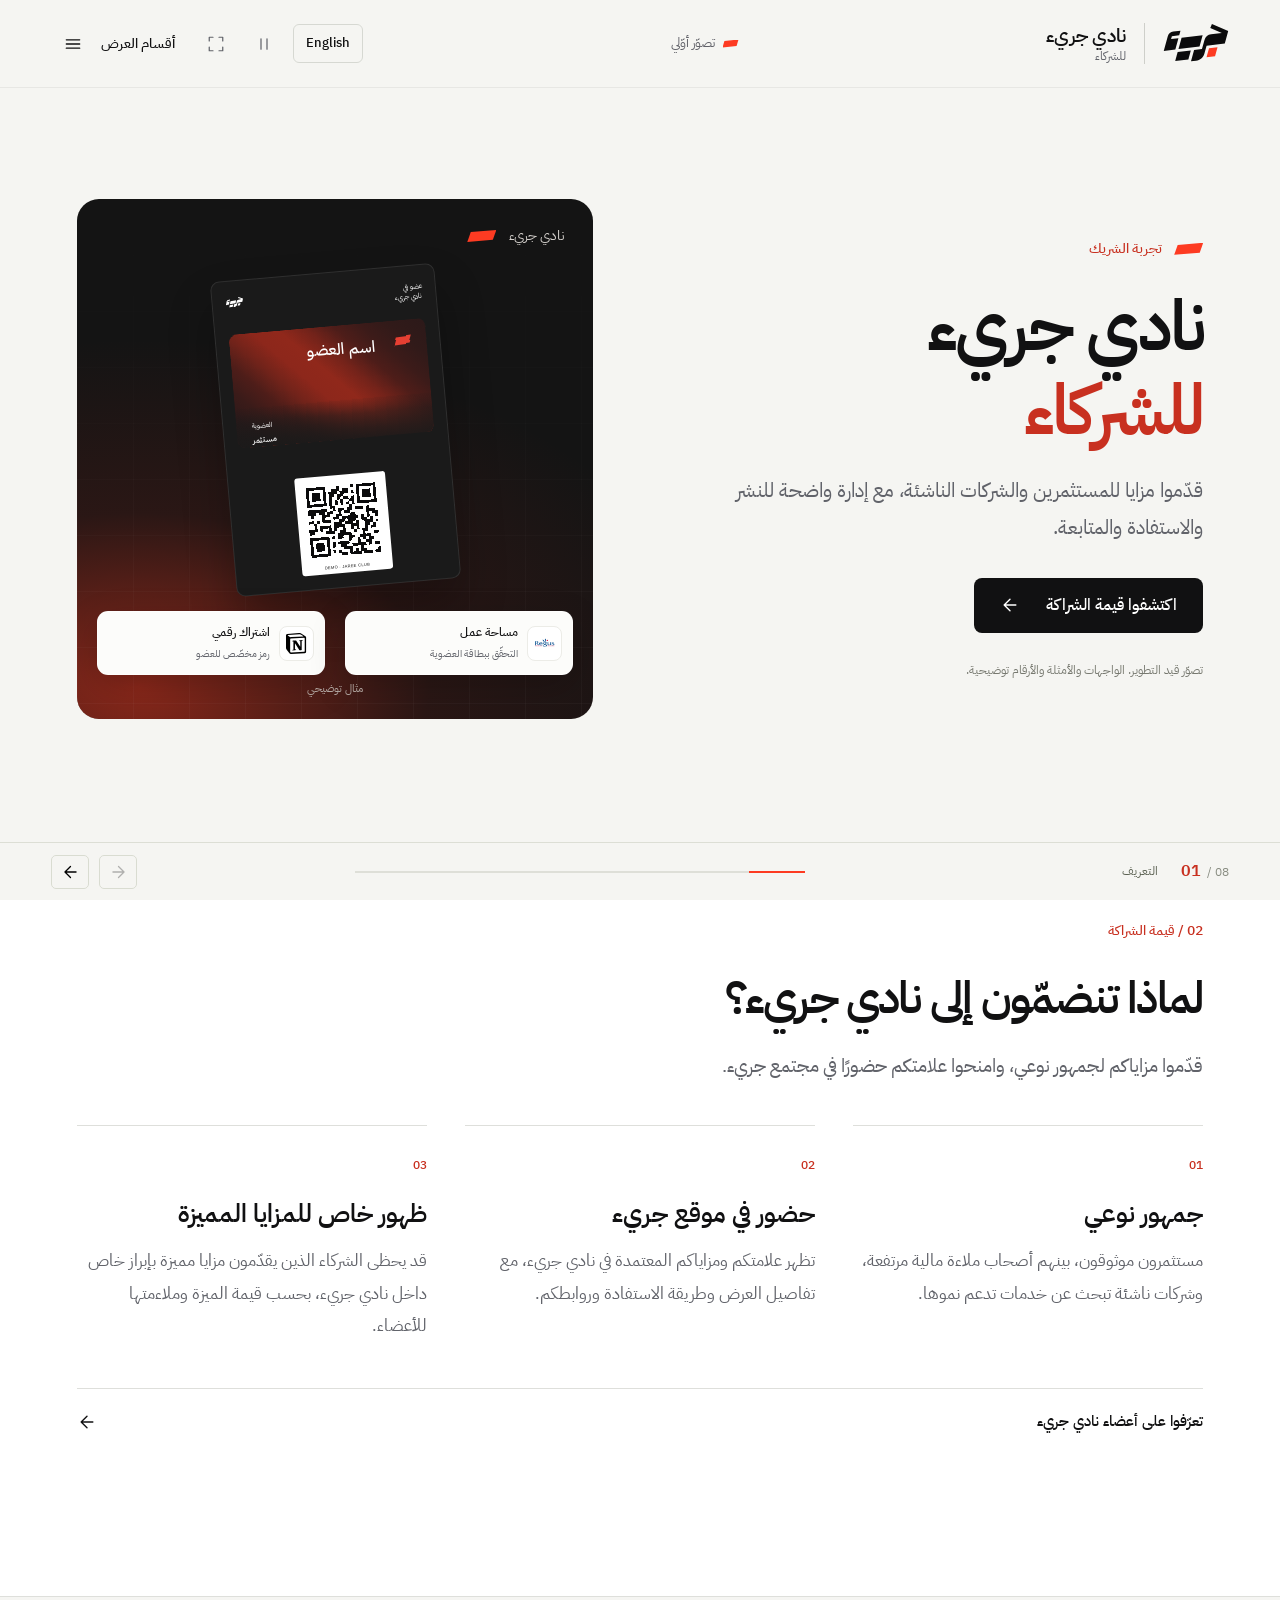
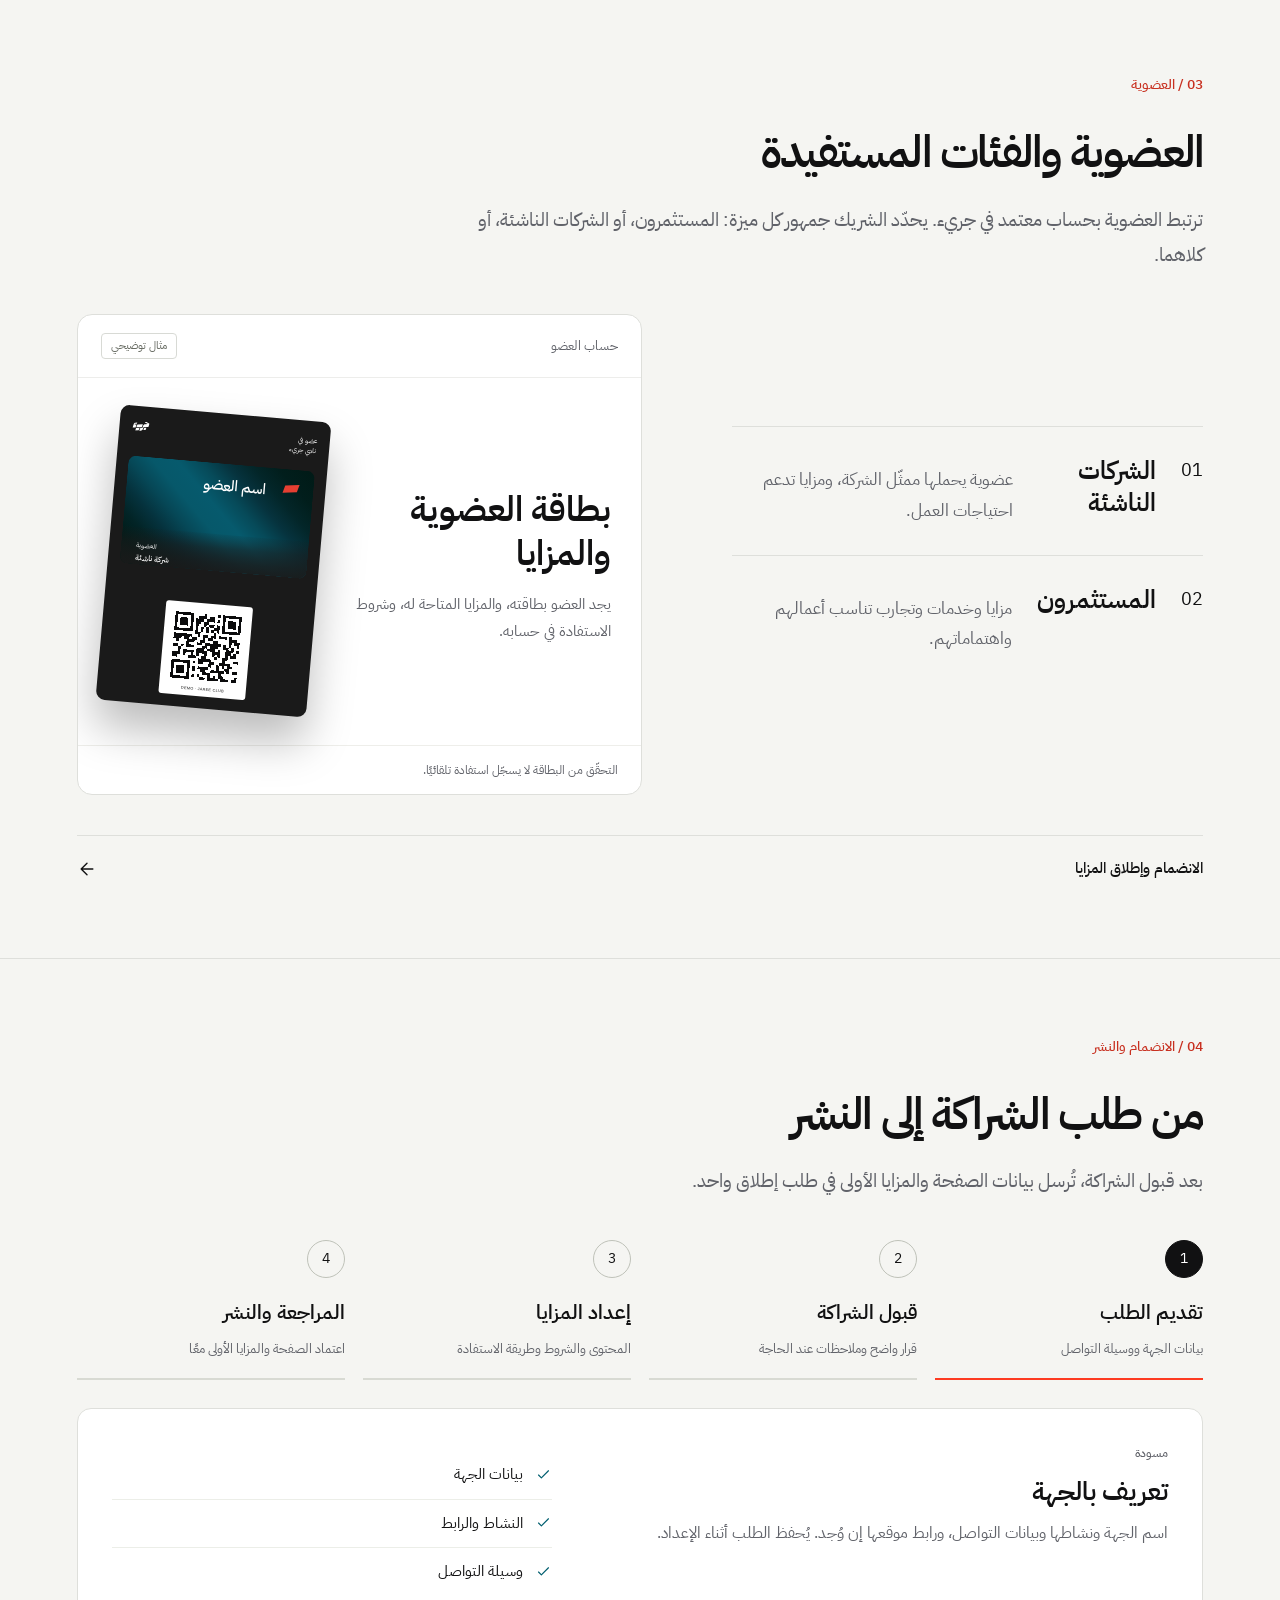
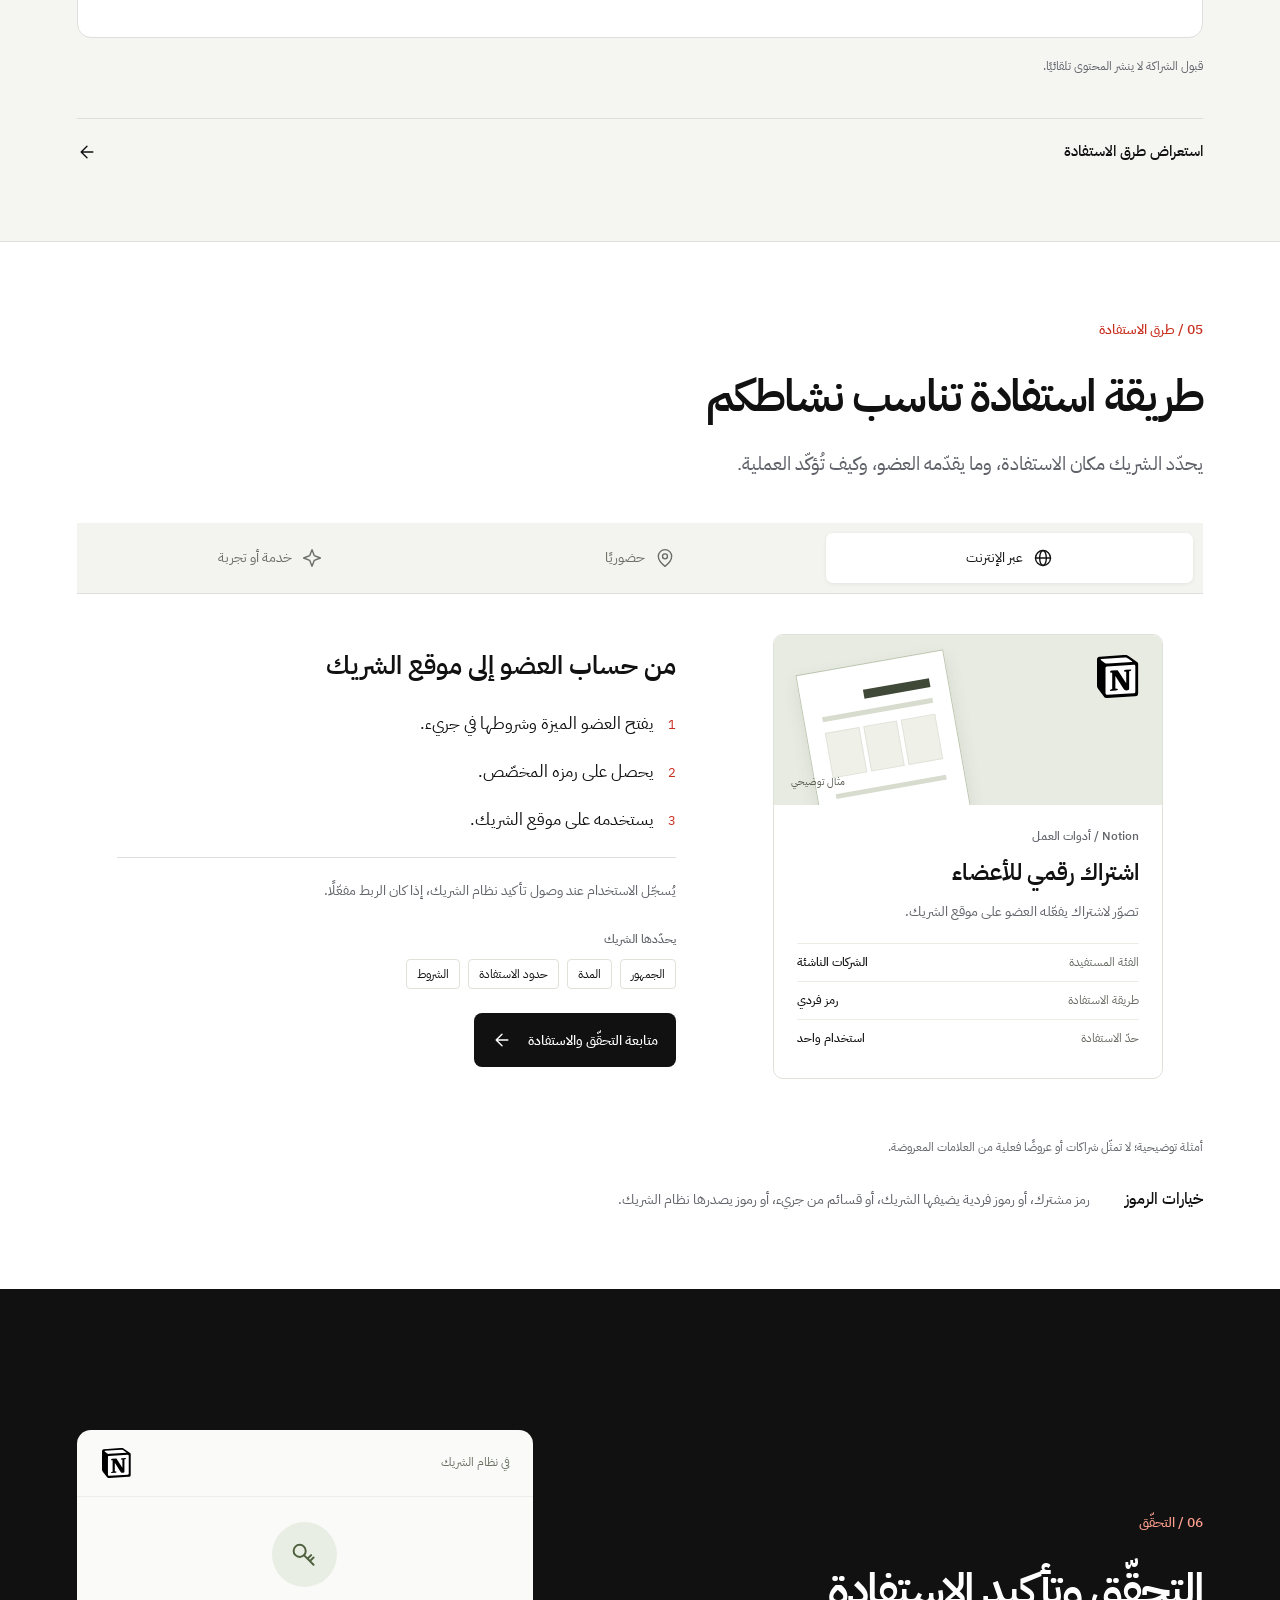
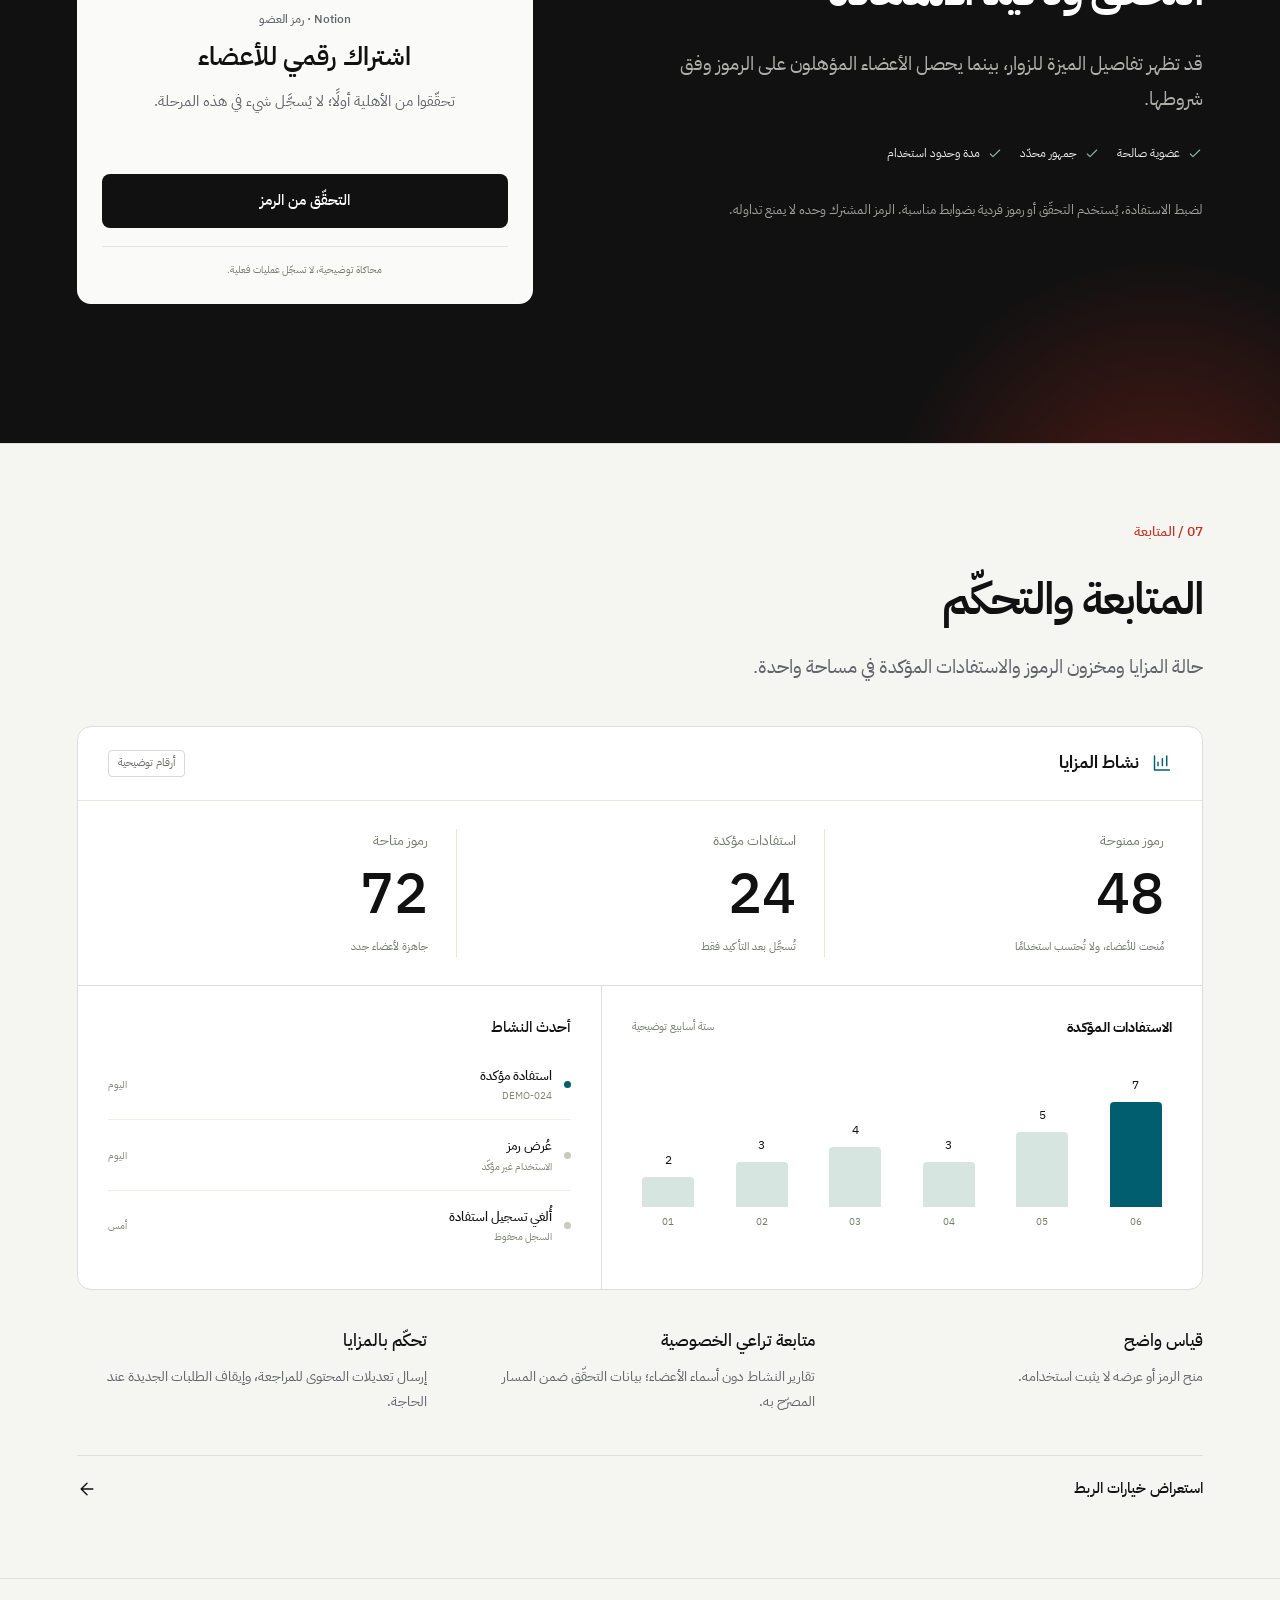
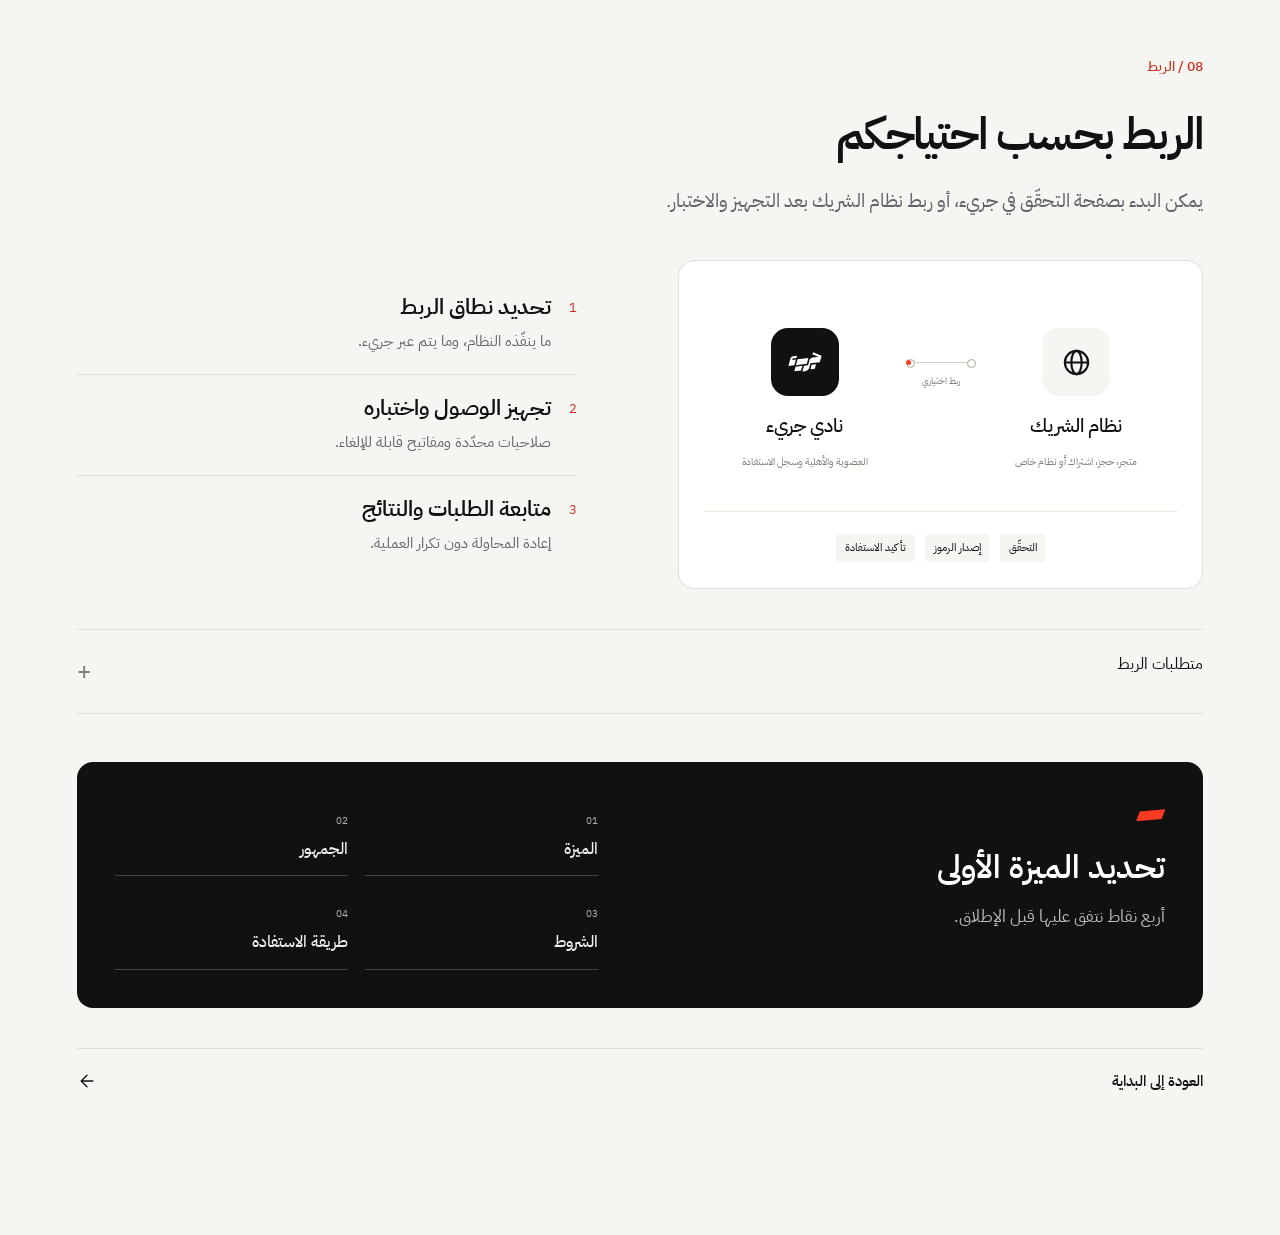
==== partners-v2/index.html @ 9919e724 "Publish the revised partner presentation as a second page partners-v2/ holds the reviewed revision i" ====
<!doctype html>
<html lang="ar" dir="rtl">
<head>
<meta charset="utf-8"><meta name="viewport" content="width=device-width, initial-scale=1">
<meta name="theme-color" content="#111112"><meta name="description" content="تعرّفوا على رحلة الشريك في نادي جريء: الانضمام، وطرح المزايا، والاستفادة، والمتابعة، والربط.">
<title>نادي جريء | تجربة الشريك</title>
<link rel="icon" type="image/svg+xml" href="assets/jaree.svg">
<link rel="alternate" hreflang="ar" href="index.html"><link rel="alternate" hreflang="en" href="en.html">
<link rel="stylesheet" href="assets/fonts.css"><link rel="stylesheet" href="style.css">
<script src="app.js" defer></script>
</head><body>
<a class="skip-link" href="#main">انتقل إلى المحتوى</a>
<svg class="icon-library" xmlns="http://www.w3.org/2000/svg" aria-hidden="true"><defs>
  <symbol id="i-arrow" viewBox="0 0 24 24"><path d="M19 12H5m7-7-7 7 7 7"/></symbol>
  <symbol id="i-check" viewBox="0 0 24 24"><path d="m5 12 4 4L19 6"/></symbol>
  <symbol id="i-card" viewBox="0 0 24 24"><rect x="3" y="4" width="18" height="16" rx="3"/><path d="M7 9h4m-4 4h6m3-4h1m-1 4h1"/></symbol>
  <symbol id="i-cube" viewBox="0 0 24 24"><path d="m12 3 9 5v9l-9 5-9-5V8l9-5Zm0 10v9M3 8l9 5 9-5M7.5 5.5l9 5"/></symbol>
  <symbol id="i-code" viewBox="0 0 24 24"><path d="m7 7-5 5 5 5m10-10 5 5-5 5M14 4l-4 16"/></symbol>
  <symbol id="i-key" viewBox="0 0 24 24"><circle cx="8" cy="9" r="5"/><path d="m11.5 12.5 8 8m-3-3 3-3m-5 1 3-3"/></symbol>
  <symbol id="i-shield" viewBox="0 0 24 24"><path d="m12 3 8 3v6c0 5-8 9-8 9s-8-4-8-9V6l8-3Z"/><path d="m8 12 3 3 5-6"/></symbol>
  <symbol id="i-chart" viewBox="0 0 24 24"><path d="M4 4v16h17M8 15v-4m5 4V7m5 8V4"/></symbol>
  <symbol id="i-link" viewBox="0 0 24 24"><path d="m10 14 4-4m-6 6-2 2a4 4 0 0 1-6-6l5-5a4 4 0 0 1 6 0m2 2 2-2a4 4 0 0 1 6 6l-5 5a4 4 0 0 1-6 0" transform="translate(1 -1)"/></symbol>
  <symbol id="i-pause" viewBox="0 0 24 24"><path d="M8 5v14M16 5v14"/></symbol>
  <symbol id="i-play" viewBox="0 0 24 24"><path d="M8 5.5v13l10-6.5-10-6.5Z"/></symbol>
  <symbol id="i-menu" viewBox="0 0 24 24"><path d="M4 7h16M4 12h16M4 17h16"/></symbol>
  <symbol id="i-expand" viewBox="0 0 24 24"><path d="M8 3H3v5m13-5h5v5M3 16v5h5m13-5v5h-5"/></symbol>
  <symbol id="i-globe" viewBox="0 0 24 24"><circle cx="12" cy="12" r="9"/><ellipse cx="12" cy="12" rx="4" ry="9"/><path d="M3 12h18"/></symbol>
  <symbol id="i-place" viewBox="0 0 24 24"><path d="M20 10c0 6-8 12-8 12S4 16 4 10a8 8 0 1 1 16 0Z"/><circle cx="12" cy="10" r="3"/></symbol>
  <symbol id="i-spark" viewBox="0 0 24 24"><path d="m12 2 2.8 7.2L22 12l-7.2 2.8L12 22l-2.8-7.2L2 12l7.2-2.8L12 2Z"/></symbol>
</defs></svg>
<header class="site-header">
<a class="wordmark" href="#intro" aria-label="بداية العرض"><img src="assets/jaree.svg" alt="نادي جريء" width="66" height="38"><span>نادي جريء<small>للشركاء</small></span></a>
<span class="concept-label"><span class="tiny-dash"></span>تصوّر أوّلي</span>
<div class="header-tools">
<a id="language-switch" class="language-switch" href="en.html" lang="en" dir="ltr">English</a>
<button class="icon-button" id="motion-toggle" aria-label="إيقاف الحركة" aria-pressed="false"><svg class="" aria-hidden="true"><use href="#i-pause"/></svg></button>
<button class="icon-button fullscreen-control" id="fullscreen" aria-label="ملء الشاشة"><svg class="" aria-hidden="true"><use href="#i-expand"/></svg></button>
<details class="chapter-menu"><summary aria-label="أقسام العرض"><span class="menu-word">أقسام العرض</span><svg class="menu-icon" aria-hidden="true"><use href="#i-menu"/></svg></summary><nav aria-label="أقسام العرض"><a href="#intro"><b>01</b><span>التعريف</span></a><a href="#value"><b>02</b><span>قيمة الشراكة</span></a><a href="#members"><b>03</b><span>العضوية</span></a><a href="#join"><b>04</b><span>الانضمام والنشر</span></a><a href="#benefit"><b>05</b><span>طرق الاستفادة</span></a><a href="#trust"><b>06</b><span>التحقّق</span></a><a href="#insights"><b>07</b><span>المتابعة</span></a><a href="#connect"><b>08</b><span>الربط</span></a></nav></details>
</div></header>
<main id="main">
<section class="chapter hero" id="intro" data-title="التعريف" aria-labelledby="intro-title">
<div class="hero-copy reveal"><p class="eyebrow"><span class="dash"></span>تجربة الشريك</p><h1 id="intro-title">نادي جريء<br><span>للشركاء</span></h1><p class="lead">قدّموا مزايا للمستثمرين والشركات الناشئة، مع إدارة واضحة للنشر والاستفادة والمتابعة.</p><a class="button primary" href="#value">اكتشفوا قيمة الشراكة<svg class="" aria-hidden="true"><use href="#i-arrow"/></svg></a><p class="concept-note">تصوّر قيد التطوير. الواجهات والأمثلة والأرقام توضيحية.</p></div>
<div class="hero-art reveal"><div class="art-grid"></div><div class="red-light"></div><div class="art-label">نادي جريء<span class="dash"></span></div><div class="membership-card hero-card">
      <div class="card-top"><div>عضو في<br><b>نادي جريء</b></div><img src="assets/jaree-white.svg" alt=""></div>
      <div class="card-color "><strong>اسم العضو</strong><span>العضوية<b>مستثمر</b></span></div>
      <div class="card-qr"><img src="assets/qr.svg" alt=""><small>DEMO · JAREE CLUB</small></div>
    </div>
<div class="floating-benefit notion-float"><span class="logo-tile"><img src="assets/notion.svg" alt="Notion"></span><div><b>اشتراك رقمي</b><small>رمز مخصّص للعضو</small></div></div>
<div class="floating-benefit regus-float"><span class="logo-tile"><img src="assets/regus.svg" alt="Regus"></span><div><b>مساحة عمل</b><small>التحقّق ببطاقة العضوية</small></div></div>
<span class="art-foot">مثال توضيحي</span></div></section>
<section class="chapter partner-value" id="value" data-title="قيمة الشراكة" aria-labelledby="value-title">
<div class="section-heading reveal"><p class="eyebrow">02 / قيمة الشراكة</p><h2 id="value-title">لماذا تنضمّون إلى نادي جريء؟</h2><p class="lead">قدّموا مزاياكم لجمهور نوعي، وامنحوا علامتكم حضورًا في مجتمع جريء.</p></div><div class="partner-value-grid reveal"><article><span class="value-number">01</span><h3>جمهور نوعي</h3><p>مستثمرون موثوقون، بينهم أصحاب ملاءة مالية مرتفعة، وشركات ناشئة تبحث عن خدمات تدعم نموها.</p></article><article><span class="value-number">02</span><h3>حضور في موقع جريء</h3><p>تظهر علامتكم ومزاياكم المعتمدة في نادي جريء، مع تفاصيل العرض وطريقة الاستفادة وروابطكم.</p></article><article><span class="value-number">03</span><h3>ظهور خاص للمزايا المميزة</h3><p>قد يحظى الشركاء الذين يقدّمون مزايا مميزة بإبراز خاص داخل نادي جريء، بحسب قيمة الميزة وملاءمتها للأعضاء.</p></article></div><a class="section-next" href="#members"><span>تعرّفوا على أعضاء نادي جريء</span><svg class="" aria-hidden="true"><use href="#i-arrow"/></svg></a></section>
<section class="chapter members" id="members" data-title="العضوية" aria-labelledby="members-title">
<div class="section-heading reveal"><p class="eyebrow">03 / العضوية</p><h2 id="members-title">العضوية والفئات المستفيدة</h2><p class="lead">ترتبط العضوية بحساب معتمد في جريء. يحدّد الشريك جمهور كل ميزة: المستثمرون، أو الشركات الناشئة، أو كلاهما.</p></div><div class="audience-layout reveal"><div class="audience-list"><article><span>01</span><h3>الشركات الناشئة</h3><p>عضوية يحملها ممثّل الشركة، ومزايا تدعم احتياجات العمل.</p></article><article><span>02</span><h3>المستثمرون</h3><p>مزايا وخدمات وتجارب تناسب أعمالهم واهتماماتهم.</p></article></div><div class="member-window"><div class="window-title"><span>حساب العضو</span><span class="outline-tag">مثال توضيحي</span></div><div class="member-window-body"><div><h3>بطاقة العضوية والمزايا</h3><p>يجد العضو بطاقته، والمزايا المتاحة له، وشروط الاستفادة في حسابه.</p></div><div class="membership-card small-card">
      <div class="card-top"><div>عضو في<br><b>نادي جريء</b></div><img src="assets/jaree-white.svg" alt=""></div>
      <div class="card-color teal"><strong>اسم العضو</strong><span>العضوية<b>شركة ناشئة</b></span></div>
      <div class="card-qr"><img src="assets/qr.svg" alt=""><small>DEMO · JAREE CLUB</small></div>
    </div></div><div class="member-window-foot">التحقّق من البطاقة لا يسجّل استفادة تلقائيًا.</div></div></div><a class="section-next" href="#join"><span>الانضمام وإطلاق المزايا</span><svg class="" aria-hidden="true"><use href="#i-arrow"/></svg></a></section>
<section class="chapter join" id="join" data-title="الانضمام والنشر" aria-labelledby="join-title">
<div class="section-heading reveal"><p class="eyebrow">04 / الانضمام والنشر</p><h2 id="join-title">من طلب الشراكة إلى النشر</h2><p class="lead">بعد قبول الشراكة، تُرسل بيانات الصفحة والمزايا الأولى في طلب إطلاق واحد.</p></div><ol class="journey reveal"><li><button type="button" class="journey-stage" data-stage="0" aria-pressed="true" aria-controls="stage-panel"><span class="step-number">1</span><strong>تقديم الطلب</strong><span>بيانات الجهة ووسيلة التواصل</span></button></li><li><button type="button" class="journey-stage" data-stage="1" aria-pressed="false" aria-controls="stage-panel"><span class="step-number">2</span><strong>قبول الشراكة</strong><span>قرار واضح وملاحظات عند الحاجة</span></button></li><li><button type="button" class="journey-stage" data-stage="2" aria-pressed="false" aria-controls="stage-panel"><span class="step-number">3</span><strong>إعداد المزايا</strong><span>المحتوى والشروط وطريقة الاستفادة</span></button></li><li><button type="button" class="journey-stage" data-stage="3" aria-pressed="false" aria-controls="stage-panel"><span class="step-number">4</span><strong>المراجعة والنشر</strong><span>اعتماد الصفحة والمزايا الأولى معًا</span></button></li></ol>
<div class="stage-panel reveal" id="stage-panel" aria-live="polite"><div><span class="small-label" id="stage-status">مسودة</span><h3 id="stage-title">تعريف بالجهة</h3><p id="stage-body">اسم الجهة ونشاطها وبيانات التواصل، ورابط موقعها إن وُجد. يُحفظ الطلب أثناء الإعداد.</p></div><ul id="stage-rows"><li><svg class="" aria-hidden="true"><use href="#i-check"/></svg><span>بيانات الجهة</span></li><li><svg class="" aria-hidden="true"><use href="#i-check"/></svg><span>النشاط والرابط</span></li><li><svg class="" aria-hidden="true"><use href="#i-check"/></svg><span>وسيلة التواصل</span></li></ul></div>
<p class="section-note">قبول الشراكة لا ينشر المحتوى تلقائيًا.</p><a class="section-next" href="#benefit"><span>استعراض طرق الاستفادة</span><svg class="" aria-hidden="true"><use href="#i-arrow"/></svg></a></section>
<section class="chapter benefit" id="benefit" data-title="طرق الاستفادة" aria-labelledby="benefit-title">
<div class="section-heading reveal"><p class="eyebrow">05 / طرق الاستفادة</p><h2 id="benefit-title">طريقة استفادة تناسب نشاطكم</h2><p class="lead">يحدّد الشريك مكان الاستفادة، وما يقدّمه العضو، وكيف تُؤكّد العملية.</p></div><div class="benefit-selector reveal"><div class="method-tabs" role="tablist" aria-label="طريقة استفادة تناسب نشاطكم"><button role="tab" id="tab-digital" data-method="digital" aria-controls="method-panel" aria-selected="true" tabindex="0"><svg class="" aria-hidden="true"><use href="#i-globe"/></svg><span>عبر الإنترنت</span></button><button role="tab" id="tab-venue" data-method="venue" aria-controls="method-panel" aria-selected="false" tabindex="-1"><svg class="" aria-hidden="true"><use href="#i-place"/></svg><span>حضوريًا</span></button><button role="tab" id="tab-experience" data-method="experience" aria-controls="method-panel" aria-selected="false" tabindex="-1"><svg class="" aria-hidden="true"><use href="#i-spark"/></svg><span>خدمة أو تجربة</span></button></div><div class="method-content" id="method-panel" role="tabpanel" aria-labelledby="tab-digital"><article class="offer-preview"><div class="offer-cover"><img id="offer-logo" src="assets/notion.svg" alt="Notion"><div class="notion-graphic" id="offer-graphic"><div class="note-sheet"><span></span><span></span><div><i></i><i></i><i></i></div><span></span></div></div><span class="cover-label">مثال توضيحي</span></div><div class="offer-body"><span class="small-label" id="offer-brand">Notion / أدوات العمل</span><h3 id="offer-title">اشتراك رقمي للأعضاء</h3><p id="offer-body">تصوّر لاشتراك يفعّله العضو على موقع الشريك.</p><dl><div><dt>الفئة المستفيدة</dt><dd id="offer-audience">الشركات الناشئة</dd></div><div><dt>طريقة الاستفادة</dt><dd id="offer-method">رمز فردي</dd></div><div><dt>حدّ الاستفادة</dt><dd id="offer-limit">استخدام واحد</dd></div></dl></div></article><div class="method-explanation"><h3 id="method-heading">من حساب العضو إلى موقع الشريك</h3><ol id="method-steps"><li><span>1</span>يفتح العضو الميزة وشروطها في جريء.</li><li><span>2</span>يحصل على رمزه المخصّص.</li><li><span>3</span>يستخدمه على موقع الشريك.</li></ol><p class="method-note" id="method-note">يُسجّل الاستخدام عند وصول تأكيد نظام الشريك، إذا كان الربط مفعّلًا.</p><div class="your-controls"><span class="small-label">يحدّدها الشريك</span><div><span>الجمهور</span><span>المدة</span><span>حدود الاستفادة</span><span>الشروط</span></div></div><a class="button primary flow-link" href="#trust">متابعة التحقّق والاستفادة<svg class="" aria-hidden="true"><use href="#i-arrow"/></svg></a></div></div></div>
<p class="brand-note">أمثلة توضيحية؛ لا تمثّل شراكات أو عروضًا فعلية من العلامات المعروضة.</p><div class="code-options"><b>خيارات الرموز</b><p>رمز مشترك، أو رموز فردية يضيفها الشريك، أو قسائم من جريء، أو رموز يصدرها نظام الشريك.</p></div></section>
<section class="chapter trust" id="trust" data-title="التحقّق" aria-labelledby="trust-title">
<div class="trust-copy reveal"><p class="eyebrow light">06 / التحقّق</p><h2 id="trust-title">التحقّق وتأكيد الاستفادة</h2><p class="lead">قد تظهر تفاصيل الميزة للزوار، بينما يحصل الأعضاء المؤهلون على الرموز وفق شروطها.</p><div class="trust-rules"><span><svg class="" aria-hidden="true"><use href="#i-check"/></svg>عضوية صالحة</span><span><svg class="" aria-hidden="true"><use href="#i-check"/></svg>جمهور محدّد</span><span><svg class="" aria-hidden="true"><use href="#i-check"/></svg>مدة وحدود استخدام</span></div><p class="trust-footnote">لضبط الاستفادة، يُستخدم التحقّق أو رموز فردية بضوابط مناسبة. الرمز المشترك وحده لا يمنع تداوله.</p></div>
<div class="verification-demo reveal" role="region" aria-label="تجربة الاستفادة"><div class="window-title"><span id="verification-place">في نظام الشريك</span><img id="verification-logo" src="assets/notion.svg" alt="Notion"></div><div class="verification-content"><div class="verification-state" id="verification-state" aria-live="polite" aria-atomic="true"><div class="verification-symbol"><svg class="" aria-hidden="true"><use href="#i-key"/></svg></div><span class="small-label" id="verification-token">رمز العضو</span><h3 id="verification-title">اشتراك رقمي للأعضاء</h3><p id="verification-body">تحقّقوا من الأهلية أولًا؛ لا يُسجَّل شيء في هذه المرحلة.</p><div class="verification-detail" id="verification-detail" hidden></div></div><div class="verification-action"><button class="button primary" id="verify-button">التحقّق من الرمز<svg class="" aria-hidden="true"><use href="#i-arrow"/></svg></button><a class="button primary" id="activity-link" href="#insights" hidden>عرض العملية في السجل<svg class="" aria-hidden="true"><use href="#i-arrow"/></svg></a><button class="text-button" id="repeat-button" hidden>إعادة طلب التأكيد</button><button class="text-button" id="verify-reset" hidden>بدء التجربة من جديد</button></div><div class="demo-only">محاكاة توضيحية، لا تسجّل عمليات فعلية.</div></div></div>
</section>
<section class="chapter insights" id="insights" data-title="المتابعة" aria-labelledby="insights-title">
<div class="section-heading reveal"><p class="eyebrow">07 / المتابعة</p><h2 id="insights-title">المتابعة والتحكّم</h2><p class="lead">حالة المزايا ومخزون الرموز والاستفادات المؤكدة في مساحة واحدة.</p></div><div class="dashboard-preview reveal"><div class="dashboard-header"><div><svg class="" aria-hidden="true"><use href="#i-chart"/></svg><b>نشاط المزايا</b></div><span class="outline-tag">أرقام توضيحية</span></div><div class="metrics"><div><span>رموز ممنوحة</span><strong id="metric-0">48</strong><small>مُنحت للأعضاء، ولا تُحتسب استخدامًا</small></div><div><span>استفادات مؤكدة</span><strong id="metric-1">24</strong><small>تُسجَّل بعد التأكيد فقط</small></div><div><span>رموز متاحة</span><strong id="metric-2">72</strong><small>جاهزة لأعضاء جدد</small></div></div><div class="dashboard-lower"><div class="chart-area"><div class="chart-title"><b>الاستفادات المؤكدة</b><span>ستة أسابيع توضيحية</span></div><div class="bar-chart" role="img" aria-label="الاستفادات المؤكدة: 2, 3, 4, 3, 5, 7"><div><span id="bar-value-0">2</span><i id="bar-0" style="--bar:25.0%"></i><small>01</small></div><div><span id="bar-value-1">3</span><i id="bar-1" style="--bar:37.5%"></i><small>02</small></div><div><span id="bar-value-2">4</span><i id="bar-2" style="--bar:50.0%"></i><small>03</small></div><div><span id="bar-value-3">3</span><i id="bar-3" style="--bar:37.5%"></i><small>04</small></div><div><span id="bar-value-4">5</span><i id="bar-4" style="--bar:62.5%"></i><small>05</small></div><div><span id="bar-value-5">7</span><i id="bar-5" style="--bar:87.5%"></i><small>06</small></div></div></div><div class="activity-example"><b>أحدث النشاط</b><div class="activity-row new-activity" id="new-activity" hidden><span class="event-dot"></span><div><b id="new-activity-title">استفادة مؤكدة</b><small id="new-activity-detail"></small></div><span>اليوم</span></div><div class="activity-row"><span class="event-dot "></span><div><b>استفادة مؤكدة</b><small><bdi>DEMO-024</bdi></small></div><span>اليوم</span></div><div class="activity-row"><span class="event-dot neutral-dot"></span><div><b>عُرض رمز</b><small><bdi>الاستخدام غير مؤكّد</bdi></small></div><span>اليوم</span></div><div class="activity-row"><span class="event-dot neutral-dot"></span><div><b>أُلغي تسجيل استفادة</b><small><bdi>السجل محفوظ</bdi></small></div><span>أمس</span></div></div></div></div>
<div class="insight-principles reveal"><div><b>قياس واضح</b><p>منح الرمز أو عرضه لا يثبت استخدامه.</p></div><div><b>متابعة تراعي الخصوصية</b><p>تقارير النشاط دون أسماء الأعضاء؛ بيانات التحقّق ضمن المسار المصرّح به.</p></div><div><b>تحكّم بالمزايا</b><p>إرسال تعديلات المحتوى للمراجعة، وإيقاف الطلبات الجديدة عند الحاجة.</p></div></div><a class="section-next" href="#connect"><span>استعراض خيارات الربط</span><svg class="" aria-hidden="true"><use href="#i-arrow"/></svg></a></section>
<section class="chapter connect" id="connect" data-title="الربط" aria-labelledby="connect-title">
<div class="section-heading reveal"><p class="eyebrow">08 / الربط</p><h2 id="connect-title">الربط بحسب احتياجكم</h2><p class="lead">يمكن البدء بصفحة التحقّق في جريء، أو ربط نظام الشريك بعد التجهيز والاختبار.</p></div><div class="connection-layout reveal"><div class="connection-map"><div class="system-node"><span class="system-mark"><svg class="" aria-hidden="true"><use href="#i-globe"/></svg></span><b>نظام الشريك</b><small>متجر، حجز، اشتراك أو نظام خاص</small></div><div class="connection-line" aria-hidden="true"><i></i><span>ربط اختياري</span></div><div class="system-node jaree-node"><img src="assets/jaree-white.svg" alt="نادي جريء"><b>نادي جريء</b><small>العضوية والأهلية وسجل الاستفادة</small></div><div class="connection-functions"><span>التحقّق</span><span>إصدار الرموز</span><span>تأكيد الاستفادة</span></div></div><div class="connection-steps"><article><span>1</span><div><h3>تحديد نطاق الربط</h3><p>ما ينفّذه النظام، وما يتم عبر جريء.</p></div></article><article><span>2</span><div><h3>تجهيز الوصول واختباره</h3><p>صلاحيات محدّدة ومفاتيح قابلة للإلغاء.</p></div></article><article><span>3</span><div><h3>متابعة الطلبات والنتائج</h3><p>إعادة المحاولة دون تكرار العملية.</p></div></article></div></div>
<details class="technical-detail reveal"><summary>متطلبات الربط<span aria-hidden="true">+</span></summary><div><p>تُحدّد نقاط الاتصال، وآلية إصدار الرموز والتأكيد، ومعالجة التعذّر بحسب إمكانات نظام الشريك. لا يفترض العرض ربطًا جاهزًا مع منصة محدّدة.</p></div></details>
<div class="closing-panel reveal"><div><span class="dash"></span><h3>تحديد الميزة الأولى</h3><p>أربع نقاط نتفق عليها قبل الإطلاق.</p></div><div class="closing-labels"><span>01 <b>الميزة</b></span><span>02 <b>الجمهور</b></span><span>03 <b>الشروط</b></span><span>04 <b>طريقة الاستفادة</b></span></div></div><a class="section-next" href="#intro"><span>العودة إلى البداية</span><svg class="" aria-hidden="true"><use href="#i-arrow"/></svg></a></section>
</main><footer class="presentation-controls" aria-label="أقسام العرض"><span class="progress-label"><span class="progress-count" dir="ltr"><b id="current-number">01</b> / 08</span><span id="current-title">التعريف</span></span><div class="progress-track" aria-hidden="true"><span id="progress-fill"></span></div><div class="chapter-buttons"><button id="previous" aria-label="القسم السابق" disabled><svg class="reverse" aria-hidden="true"><use href="#i-arrow"/></svg></button><button id="next-chapter" aria-label="القسم التالي"><svg class="" aria-hidden="true"><use href="#i-arrow"/></svg></button></div></footer>
<script type="application/json" id="presentation-copy">{"lang": "ar", "dir": "rtl", "title": "نادي جريء | تجربة الشريك", "description": "تعرّفوا على رحلة الشريك في نادي جريء: الانضمام، وطرح المزايا، والاستفادة، والمتابعة، والربط.", "ui": {"club": "نادي جريء", "partners": "للشركاء", "concept": "تصوّر أوّلي", "menu": "أقسام العرض", "skip": "انتقل إلى المحتوى", "pause": "إيقاف الحركة", "play": "تشغيل الحركة", "fullscreen": "ملء الشاشة", "exitFullscreen": "الخروج من ملء الشاشة", "previous": "القسم السابق", "next": "القسم التالي", "home": "بداية العرض", "language": "English", "alternate": "en.html", "nextLabel": "التالي", "backTop": "العودة إلى البداية", "example": "مثال توضيحي", "figures": "أرقام توضيحية", "brandNote": "أمثلة توضيحية؛ لا تمثّل شراكات أو عروضًا فعلية من العلامات المعروضة.", "continue": "متابعة التجربة", "memberName": "اسم العضو", "memberOf": "عضو في", "membership": "العضوية", "investor": "مستثمر", "startup": "شركة ناشئة"}, "nav": ["التعريف", "قيمة الشراكة", "العضوية", "الانضمام والنشر", "طرق الاستفادة", "التحقّق", "المتابعة", "الربط"], "intro": {"eyebrow": "تجربة الشريك", "heading": ["نادي جريء", "للشركاء"], "lead": "قدّموا مزايا للمستثمرين والشركات الناشئة، مع إدارة واضحة للنشر والاستفادة والمتابعة.", "action": "اكتشفوا قيمة الشراكة", "note": "تصوّر قيد التطوير. الواجهات والأمثلة والأرقام توضيحية.", "float1": ["اشتراك رقمي", "رمز مخصّص للعضو"], "float2": ["مساحة عمل", "التحقّق ببطاقة العضوية"]}, "members": {"title": "العضوية والفئات المستفيدة", "lead": "ترتبط العضوية بحساب معتمد في جريء. يحدّد الشريك جمهور كل ميزة: المستثمرون، أو الشركات الناشئة، أو كلاهما.", "groups": [["الشركات الناشئة", "عضوية يحملها ممثّل الشركة، ومزايا تدعم احتياجات العمل."], ["المستثمرون", "مزايا وخدمات وتجارب تناسب أعمالهم واهتماماتهم."]], "window": "حساب العضو", "heading": "بطاقة العضوية والمزايا", "body": "يجد العضو بطاقته، والمزايا المتاحة له، وشروط الاستفادة في حسابه.", "foot": "التحقّق من البطاقة لا يسجّل استفادة تلقائيًا.", "next": "الانضمام وإطلاق المزايا"}, "join": {"title": "من طلب الشراكة إلى النشر", "lead": "بعد قبول الشراكة، تُرسل بيانات الصفحة والمزايا الأولى في طلب إطلاق واحد.", "stages": [{"name": "تقديم الطلب", "summary": "بيانات الجهة ووسيلة التواصل", "title": "تعريف بالجهة", "body": "اسم الجهة ونشاطها وبيانات التواصل، ورابط موقعها إن وُجد. يُحفظ الطلب أثناء الإعداد.", "status": "مسودة", "rows": ["بيانات الجهة", "النشاط والرابط", "وسيلة التواصل"]}, {"name": "قبول الشراكة", "summary": "قرار واضح وملاحظات عند الحاجة", "title": "مراجعة طلب الشراكة", "body": "تراجع جريء الطلب. يظهر القرار في الحساب، وتُوضّح التعديلات المطلوبة عند الحاجة.", "status": "قيد المراجعة", "rows": ["مراجعة البيانات", "قرار الشراكة", "ملاحظات محدّدة"]}, {"name": "إعداد المزايا", "summary": "المحتوى والشروط وطريقة الاستفادة", "title": "إعداد طلب الإطلاق", "body": "يُضيف الشريك نبذة العلامة والصور والمزايا، ويعاينها قبل الإرسال.", "status": "قيد الإعداد", "rows": ["الصفحة والصور", "المزايا والشروط", "معاينة المحتوى"]}, {"name": "المراجعة والنشر", "summary": "اعتماد الصفحة والمزايا الأولى معًا", "title": "إطلاق المحتوى المعتمد", "body": "تراجع جريء طلب الإطلاق. تُنشر الصفحة والمزايا الأولى معًا بعد الموافقة.", "status": "بانتظار الاعتماد", "rows": ["طلب إطلاق واحد", "مراجعة جريء", "نشر النسخة المعتمدة"]}], "foot": "قبول الشراكة لا ينشر المحتوى تلقائيًا.", "next": "استعراض طرق الاستفادة"}, "benefit": {"title": "طريقة استفادة تناسب نشاطكم", "lead": "يحدّد الشريك مكان الاستفادة، وما يقدّمه العضو، وكيف تُؤكّد العملية.", "tabs": ["عبر الإنترنت", "حضوريًا", "خدمة أو تجربة"], "audience": "الفئة المستفيدة", "method": "طريقة الاستفادة", "controls": "يحدّدها الشريك", "controlLabels": ["الجمهور", "المدة", "حدود الاستفادة", "الشروط"], "codeTitle": "خيارات الرموز", "codeBody": "رمز مشترك، أو رموز فردية يضيفها الشريك، أو قسائم من جريء، أو رموز يصدرها نظام الشريك.", "action": "متابعة التحقّق والاستفادة", "methods": [{"id": "digital", "brand": "Notion", "category": "أدوات العمل", "title": "اشتراك رقمي للأعضاء", "body": "تصوّر لاشتراك يفعّله العضو على موقع الشريك.", "audience": "الشركات الناشئة", "method": "رمز فردي", "heading": "من حساب العضو إلى موقع الشريك", "steps": ["يفتح العضو الميزة وشروطها في جريء.", "يحصل على رمزه المخصّص.", "يستخدمه على موقع الشريك."], "note": "يُسجّل الاستخدام عند وصول تأكيد نظام الشريك، إذا كان الربط مفعّلًا.", "token": "رمز العضو", "verify": "التحقّق من الرمز", "unit": "استخدام واحد", "remaining": "0", "remainingLabel": "المتبقي", "verification": "رمز صالح وعضو مؤهل. لم تُسجّل استفادة بعد.", "place": "في نظام الشريك"}, {"id": "venue", "brand": "Regus", "category": "مساحات العمل", "title": "يومان في مساحة عمل", "body": "تصوّر لميزة تُستخدم في المواقع التي يحدّدها الشريك.", "audience": "الشركات الناشئة", "method": "بطاقة العضوية", "heading": "التحقّق عند الاستفادة", "steps": ["يراجع العضو المواقع والشروط.", "يعرض بطاقته للتحقّق من أهليته.", "يؤكّد موظف مخوَّل الاستفادة."], "note": "يمكن البدء بصفحة التحقّق في جريء دون ربط تقني.", "token": "بطاقة العضوية", "verify": "التحقّق من العضوية", "unit": "يومان", "remaining": "1", "remainingLabel": "الأيام المتبقية", "verification": "عضوية صالحة وميزة متاحة. المتبقي يومان، ولم تُسجّل استفادة.", "place": "في صفحة التحقّق من جريء"}, {"id": "experience", "brand": "Hilton", "category": "الضيافة والتجارب", "title": "تجربة ضيافة للأعضاء", "body": "تصوّر لتجربة مختارة وفق شروط الشريك والتوفّر.", "audience": "المستثمرون والشركات الناشئة", "method": "قسيمة من جريء", "heading": "قسيمة تُقدّم عند الاستفادة", "steps": ["يراجع العضو التجربة وشروط الحجز.", "يحصل على قسيمته من جريء.", "تُفحص القسيمة ثم تُؤكّد الاستفادة."], "note": "الحصول على القسيمة لا يعني استخدامها.", "token": "قسيمة العضو", "verify": "التحقّق من القسيمة", "unit": "استخدام واحد", "remaining": "0", "remainingLabel": "المتبقي", "verification": "قسيمة صالحة وعضو مؤهل. لم تُسجّل استفادة بعد.", "place": "في صفحة التحقّق من جريء"}], "limit": "حدّ الاستفادة"}, "trust": {"title": "التحقّق وتأكيد الاستفادة", "lead": "قد تظهر تفاصيل الميزة للزوار، بينما يحصل الأعضاء المؤهلون على الرموز وفق شروطها.", "rules": ["عضوية صالحة", "جمهور محدّد", "مدة وحدود استخدام"], "note": "لضبط الاستفادة، يُستخدم التحقّق أو رموز فردية بضوابط مناسبة. الرمز المشترك وحده لا يمنع تداوله.", "demo": "تجربة الاستفادة", "initial": "تحقّقوا من الأهلية أولًا؛ لا يُسجَّل شيء في هذه المرحلة.", "eligible": "مؤهل للاستفادة", "confirm": "تأكيد الاستفادة", "confirmed": "تم تسجيل الاستفادة", "result": "حُدّث المتبقي وأُضيفت العملية إلى سجل النشاط.", "repeat": "إعادة طلب التأكيد", "repeated": "العملية مسجّلة مسبقًا", "repeatNote": "أُعيدت النتيجة نفسها دون تسجيل استخدام إضافي.", "reset": "بدء التجربة من جديد", "seeActivity": "عرض العملية في السجل", "demoNote": "محاكاة توضيحية، لا تسجّل عمليات فعلية.", "reference": "مرجع العملية"}, "insights": {"title": "المتابعة والتحكّم", "lead": "حالة المزايا ومخزون الرموز والاستفادات المؤكدة في مساحة واحدة.", "dashboard": "نشاط المزايا", "metrics": [["رموز ممنوحة", "مُنحت للأعضاء، ولا تُحتسب استخدامًا"], ["استفادات مؤكدة", "تُسجَّل بعد التأكيد فقط"], ["رموز متاحة", "جاهزة لأعضاء جدد"]], "chart": "الاستفادات المؤكدة", "period": "ستة أسابيع توضيحية", "history": "أحدث النشاط", "today": "اليوم", "yesterday": "أمس", "rows": [["استفادة مؤكدة", "DEMO-024"], ["عُرض رمز", "الاستخدام غير مؤكّد"], ["أُلغي تسجيل استفادة", "السجل محفوظ"]], "newRow": "من التجربة التوضيحية", "principles": [["قياس واضح", "منح الرمز أو عرضه لا يثبت استخدامه."], ["متابعة تراعي الخصوصية", "تقارير النشاط دون أسماء الأعضاء؛ بيانات التحقّق ضمن المسار المصرّح به."], ["تحكّم بالمزايا", "إرسال تعديلات المحتوى للمراجعة، وإيقاف الطلبات الجديدة عند الحاجة."]], "next": "استعراض خيارات الربط"}, "connect": {"title": "الربط بحسب احتياجكم", "lead": "يمكن البدء بصفحة التحقّق في جريء، أو ربط نظام الشريك بعد التجهيز والاختبار.", "system": "نظام الشريك", "systemNote": "متجر، حجز، اشتراك أو نظام خاص", "clubNote": "العضوية والأهلية وسجل الاستفادة", "optional": "ربط اختياري", "functions": ["التحقّق", "إصدار الرموز", "تأكيد الاستفادة"], "steps": [["تحديد نطاق الربط", "ما ينفّذه النظام، وما يتم عبر جريء."], ["تجهيز الوصول واختباره", "صلاحيات محدّدة ومفاتيح قابلة للإلغاء."], ["متابعة الطلبات والنتائج", "إعادة المحاولة دون تكرار العملية."]], "detailTitle": "متطلبات الربط", "detail": "تُحدّد نقاط الاتصال، وآلية إصدار الرموز والتأكيد، ومعالجة التعذّر بحسب إمكانات نظام الشريك. لا يفترض العرض ربطًا جاهزًا مع منصة محدّدة.", "closing": "تحديد الميزة الأولى", "closingBody": "أربع نقاط نتفق عليها قبل الإطلاق.", "closingLabels": ["الميزة", "الجمهور", "الشروط", "طريقة الاستفادة"]}, "value": {"title": "لماذا تنضمّون إلى نادي جريء؟", "lead": "قدّموا مزاياكم لجمهور نوعي، وامنحوا علامتكم حضورًا في مجتمع جريء.", "items": [["جمهور نوعي", "مستثمرون موثوقون، بينهم أصحاب ملاءة مالية مرتفعة، وشركات ناشئة تبحث عن خدمات تدعم نموها."], ["حضور في موقع جريء", "تظهر علامتكم ومزاياكم المعتمدة في نادي جريء، مع تفاصيل العرض وطريقة الاستفادة وروابطكم."], ["ظهور خاص للمزايا المميزة", "قد يحظى الشركاء الذين يقدّمون مزايا مميزة بإبراز خاص داخل نادي جريء، بحسب قيمة الميزة وملاءمتها للأعضاء."]], "next": "تعرّفوا على أعضاء نادي جريء"}}</script>
</body></html>
---- partners-v2/assets/fonts.css ----
@font-face {
  font-family: 'IBM Plex Sans Arabic';
  font-style: normal;
  font-weight: 400;
  font-display: swap;
  src: url(plex-arabic-0.ttf) format('truetype');
}
@font-face {
  font-family: 'IBM Plex Sans Arabic';
  font-style: normal;
  font-weight: 500;
  font-display: swap;
  src: url(plex-arabic-1.ttf) format('truetype');
}
@font-face {
  font-family: 'IBM Plex Sans Arabic';
  font-style: normal;
  font-weight: 600;
  font-display: swap;
  src: url(plex-arabic-2.ttf) format('truetype');
}
@font-face {
  font-family: 'IBM Plex Sans Arabic';
  font-style: normal;
  font-weight: 700;
  font-display: swap;
  src: url(plex-arabic-3.ttf) format('truetype');
}
---- partners-v2/style.css ----
:root{--ink:#111112;--paper:#f5f5f2;--red:#fd3b22;--red-text:#c83020;--muted:#61636a;--line:#dedfdb;--teal:#015e6f;--white:#fff;--ease:cubic-bezier(.2,.8,.2,1)}
*{box-sizing:border-box}html{scroll-behavior:smooth}body{margin:0;background:var(--paper);color:var(--ink);font-family:'IBM Plex Sans Arabic',Tahoma,sans-serif;font-size:18px;line-height:1.7;-webkit-font-smoothing:antialiased}button,a,summary{-webkit-tap-highlight-color:transparent}a{color:inherit;text-decoration:none}button{font:inherit;cursor:pointer}button:disabled{cursor:default}button,summary,a{touch-action:manipulation}button:focus-visible,a:focus-visible,summary:focus-visible,[tabindex]:focus-visible{outline:3px solid var(--teal);outline-offset:5px}svg{width:24px;height:24px;fill:none;stroke:currentColor;stroke-width:1.65;stroke-linecap:round;stroke-linejoin:round;flex-shrink:0}img{max-width:100%;display:block}h1,h2,h3,p{margin:0}h1,h2,h3{line-height:1.25}h1,h2{font-weight:600;letter-spacing:-.04em}h3{font-weight:600;font-size:25px}p{color:var(--muted)}[hidden]{display:none!important}.icon-library{position:absolute;width:0;height:0;overflow:hidden}.skip-link{position:fixed;top:-100px;inset-inline-start:20px;background:white;padding:12px;z-index:1000}.skip-link:focus{top:12px}.dash,.tiny-dash{display:inline-block;background:var(--red);clip-path:polygon(12% 18%,100% 0,88% 82%,0 100%);width:29px;height:12px;flex-shrink:0}.tiny-dash{width:16px;height:8px}.site-header{height:88px;padding-inline:4vw;display:flex;align-items:center;justify-content:space-between;gap:24px;background:rgba(245,245,242,.94);backdrop-filter:blur(18px);position:sticky;top:0;z-index:50;border-bottom:1px solid rgba(0,0,0,.06)}.wordmark{display:flex;gap:18px;align-items:center}.wordmark>span{font-size:19px;font-weight:600;line-height:1.35;padding-inline-start:18px;border-inline-start:1px solid #cecfca}.wordmark small{display:block;font-size:12px;font-weight:400;color:var(--muted)}.concept-label{font-size:13px;color:#606168;display:flex;align-items:center;gap:8px}.header-tools{display:flex;gap:10px;align-items:center}.icon-button{width:38px;height:38px;border:0;background:transparent;display:grid;place-items:center;color:#61636a;border-radius:50%}.icon-button:hover{background:#e9e9e4}.icon-button svg{width:18px}.chapter-menu{position:relative;font-size:14px}.chapter-menu summary{display:flex;align-items:center;gap:18px;cursor:pointer;padding:8px 12px;list-style:none}.chapter-menu summary::-webkit-details-marker{display:none}.chapter-menu summary span{font-size:20px;line-height:1}.chapter-menu nav{position:absolute;top:52px;inset-inline-end:0;width:290px;background:#fff;border:1px solid var(--line);padding:12px;border-radius:14px;box-shadow:0 20px 50px #0001}.chapter-menu nav a{display:flex;gap:16px;padding:9px 12px;font-size:12px;color:var(--muted);border-radius:7px}.chapter-menu nav a span{color:var(--ink);font-size:15px}.chapter-menu nav a:hover{background:var(--paper)}main{padding-bottom:65px}.chapter{max-width:1512px;margin:auto;padding:100px clamp(28px,7vw,110px);scroll-margin-top:96px;min-height:calc(100svh - 146px);position:relative}.chapter+.chapter{border-top:1px solid var(--line)}.eyebrow{font-size:14px;font-weight:500;color:var(--red-text);display:flex;align-items:center;gap:12px;margin-bottom:24px}.eyebrow.light{color:#ff9e8e}.section-heading{max-width:770px;margin-bottom:58px}.section-heading h2{font-size:clamp(38px,4.4vw,62px)}.quiet{color:#85877f}.lead{font-size:21px;line-height:1.85;max-width:660px;margin-top:25px}.button{display:inline-flex;align-items:center;justify-content:center;gap:26px;min-height:54px;padding:13px 25px;border-radius:8px;font-size:16px;font-weight:500;border:1px solid transparent;transition:background .2s,transform .2s}.button:hover{transform:translateY(-2px)}.button svg{width:20px}.primary{background:var(--ink);color:white}.primary:hover{background:#333}.text-button{border:0;background:transparent;color:var(--muted);font-size:14px;padding:10px}.hero{display:grid;grid-template-columns:1.05fr 1fr;align-items:center;gap:5%;padding-top:58px;padding-bottom:64px}.hero h1{font-size:clamp(42px,4.8vw,72px);line-height:1.3}.hero h1>span{color:var(--red-text)}.hero .lead{font-size:20px;max-width:520px}.hero .button{margin-top:32px}.concept-note{max-width:450px;font-size:12px;line-height:1.85;margin-top:26px;color:#777970}.hero-art{background:#141414;border-radius:22px;min-height:540px;position:relative;overflow:hidden;isolation:isolate;display:flex;justify-content:center;align-items:center;direction:ltr}.art-grid{position:absolute;inset:0;background-image:linear-gradient(#ffffff08 1px,transparent 1px),linear-gradient(90deg,#ffffff08 1px,transparent 1px);background-size:56px 56px;mask-image:linear-gradient(transparent,black)}.red-light{position:absolute;inset:15% -45% -20% -45%;background:radial-gradient(ellipse at 30% 75%,#e9382090 0,#ac271a25 30%,transparent 60%);animation:red-drift 14s ease-in-out infinite alternate;z-index:-1}.art-label{position:absolute;top:25px;right:28px;display:flex;gap:13px;color:#d2ceca;align-items:center;font-size:14px;direction:rtl}.art-foot{position:absolute;bottom:20px;left:15px;right:15px;text-align:center;color:#b1a6a1;font-size:11px;direction:rtl}.membership-card{width:234px;aspect-ratio:1740/2440;position:relative;background:#1a1a1a;color:white;border-radius:9px;container-type:inline-size;overflow:hidden;box-shadow:0 26px 45px #0004;direction:rtl;flex-shrink:0}.hero-card{transform:rotate(-6deg);margin-top:12px;width:51%;max-width:270px;border:1px solid #ffffff18}.card-top{position:absolute;inset-inline:6%;top:5%;display:flex;justify-content:space-between;align-items:start;font-size:3.2cqw;line-height:1.5}.card-top b{font-weight:400}.card-top img{width:8cqw}.card-color{position:absolute;top:23.6cqw;inset-inline:5.8cqw;height:51.2cqw;background:url('assets/red-art.svg') center/cover;border-radius:2.5cqw;overflow:hidden}.card-color strong{position:absolute;top:5cqw;inset-inline-end:7cqw;inset-inline-start:23cqw;text-align:start;font-size:7.1cqw;font-weight:500;white-space:nowrap}.card-color span{position:absolute;bottom:0;inset-inline-end:7cqw;text-align:end;font-size:3.1cqw;line-height:1.7}.card-color span b{display:block;font-size:3.7cqw;font-weight:500}.card-color.teal{background-image:url('assets/teal-art.svg')}.card-qr{position:absolute;top:90.5cqw;left:29.45cqw;width:41.1cqw;background:white;border-radius:1.4cqw;padding:2.3cqw 2.3cqw 1.7cqw}.card-qr img{width:100%;height:auto}.card-qr small{font-size:1.8cqw;display:block;text-align:center;line-height:1.4;color:#111;font-family:Arial,sans-serif;letter-spacing:.08em;margin-top:1cqw}.floating-benefit{position:absolute;display:flex;align-items:center;direction:rtl;gap:12px;background:#fcfcfa;border:1px solid #ffffffa8;box-shadow:0 12px 36px #0003;padding:14px 16px;border-radius:11px;font-size:12px}.floating-benefit b{font-size:14px;display:block;line-height:1.4;font-weight:500}.floating-benefit small{font-size:11px;color:var(--muted);margin-top:4px;display:block}.logo-tile{width:43px;height:43px;background:white;display:grid;place-items:center;flex-shrink:0;border:1px solid #ecece7;border-radius:8px;padding:6px}.logo-tile img{max-width:100%;max-height:100%}.notion-float{top:29%;left:4%;transform:rotate(3deg)}.regus-float{bottom:18%;right:4%;transform:rotate(3deg)}.audience-layout{display:grid;grid-template-columns:1fr 1.2fr;gap:8%;align-items:center}.audience-list article{display:flex;gap:25px;padding:28px 0;border-top:1px solid var(--line)}.audience-num{font-size:13px;color:var(--red-text);padding-top:6px}.audience-list p{font-size:17px;margin-top:10px;line-height:1.8}.audience-footer{display:flex;gap:14px;align-items:center;margin-top:20px}.audience-footer svg{color:var(--teal)}.audience-footer p{font-size:14px;margin:0}.member-window{background:#fff;border:1px solid var(--line);border-radius:15px;overflow:hidden}.window-title{display:flex;align-items:center;justify-content:space-between;padding:18px 23px;border-bottom:1px solid #ededeb;font-size:13px;color:var(--muted)}.outline-tag{font-size:11px;border:1px solid #d8dad5;color:#676b62;padding:3px 9px;border-radius:4px;font-weight:400}.member-window-body{padding:35px 30px;display:flex;align-items:center;gap:24px}.member-window-body>div:first-child{flex:1}.member-window-body h3{font-size:35px;margin:10px 0 15px}.member-window-body p{font-size:15px;line-height:1.8}.small-label{font-size:12px;color:var(--muted);font-weight:500;display:block}.small-card{width:42%;transform:rotate(5deg)}.inline-label{font-size:12px;display:flex;align-items:center;gap:8px;margin-top:25px;color:var(--teal)}.inline-label svg{width:19px}.member-window-foot{border-top:1px solid #eeeeea;font-size:12px;color:var(--muted);padding:14px 23px}.journey{list-style:none;padding:0;margin:0;display:grid;grid-template-columns:repeat(4,1fr);gap:28px}.journey li{position:relative}.journey li:not(:last-child)::after{content:'';position:absolute;top:21px;right:60px;left:-10px;height:1px;background:#cccfc7}.step-number{display:grid;place-items:center;width:43px;height:43px;border:1px solid #bfc2b9;background:var(--paper);border-radius:50%;font-size:16px;margin-bottom:22px}.journey li:last-child .step-number{background:var(--ink);color:#fff;border-color:var(--ink)}.journey h3{font-size:21px;margin-bottom:12px}.journey p{font-size:15px;max-width:240px}.launch-package{display:grid;grid-template-columns:1fr 1fr;align-items:center;gap:10%;margin-top:68px;padding-top:50px;border-top:1px solid var(--line)}.launch-explanation{max-width:480px}.large-icon{width:32px;height:32px;color:var(--teal);margin-bottom:20px}.launch-explanation h3{font-size:33px;line-height:1.4}.launch-explanation p{font-size:16px;margin-top:18px}.package-preview{background:white;border-radius:12px;border:1px solid var(--line);padding:23px 27px;box-shadow:0 15px 35px #26291d05}.package-header{display:flex;justify-content:space-between;align-items:center;font-size:16px;padding-bottom:18px}.status{font-size:12px;display:inline-flex;align-items:center;gap:6px;padding:4px 10px;border-radius:5px;background:#e5f1f0;color:var(--teal)}.status.neutral{background:#f0f0ec;color:#666b61}.package-row{display:flex;gap:17px;align-items:center;padding:19px 0;border-top:1px solid #eceee7}.package-row>img,.package-glyph{width:36px;height:36px;object-fit:contain;display:grid;place-items:center}.package-row div{flex:1}.package-row b{font-size:16px;font-weight:500;display:block}.package-row small{font-size:12px;color:var(--muted)}.package-row>svg{color:var(--teal);width:19px}.package-footer{background:var(--paper);padding:10px 13px;text-align:center;font-size:12px;border-radius:5px}.demo-caption{display:block;text-align:center;font-size:10px;line-height:1.8;color:#74796e;margin-top:11px}.benefit{background:#fff;max-width:none;padding-inline:max(clamp(28px,7vw,110px),calc((100vw - 1292px)/2))}.benefit-demo{border:1px solid var(--line);border-radius:14px;overflow:hidden}.method-tabs{display:flex;gap:3px;padding:10px;background:#f3f3ef;border-bottom:1px solid var(--line)}.method-tabs button{border:0;background:transparent;padding:13px 20px;color:#696d64;display:flex;align-items:center;justify-content:center;gap:10px;border-radius:7px;flex:1;font-size:16px;transition:background .2s}.method-tabs svg{width:20px}.method-tabs button[aria-selected=true]{background:white;color:var(--ink);box-shadow:0 1px 4px #0001}.method-content{display:grid;grid-template-columns:.85fr 1.15fr;gap:7%;padding:40px}.offer-preview{border:1px solid #dfe2d9;border-radius:10px;overflow:hidden;background:white;max-width:390px}.offer-cover{height:170px;background:#e8ebe2;position:relative;overflow:hidden}.offer-cover>img{position:absolute;top:20px;right:22px;width:43px;height:43px;object-fit:contain;z-index:2}.cover-caption{position:absolute;bottom:13px;right:20px;font-size:10px;color:#656c5e;z-index:2}.notion-graphic{position:absolute;inset:0;direction:rtl}.note-sheet{position:absolute;top:26px;left:35px;width:150px;height:170px;padding:25px 18px;border:1px solid #bdc7b1;background:#fff;transform:rotate(-10deg);box-shadow:0 7px 17px #31401c18}.note-sheet>span{display:block;height:5px;background:#d7dccf;margin-bottom:11px}.note-sheet>span:first-child{width:60%;height:9px;background:#404937}.note-sheet>div{display:flex;gap:4px;margin-bottom:16px}.note-sheet i{height:46px;width:33%;background:#eff1e9;border:1px solid #e1e4db}.note-mini{position:absolute;bottom:27px;right:75px;width:115px;background:#fbfcf8;border:1px solid #c3cbb9;padding:13px;transform:rotate(5deg);box-shadow:0 6px 14px #31401c10}.note-mini b{display:block;font-size:11px;font-weight:500}.note-mini i{display:block;height:4px;background:#d5ddca;margin-top:8px}.offer-body{padding:21px 23px}.offer-body h3{font-size:23px;line-height:1.45;margin:9px 0 11px}.offer-body>p{font-size:14px;margin-bottom:19px}.offer-detail{display:flex;justify-content:space-between;gap:12px;border-top:1px solid #eceee6;padding:9px 0;font-size:11px}.offer-detail>span{color:#73776d}.offer-detail>b{font-weight:500}.offer-body>small{font-size:10px;line-height:1.6;display:block;color:#7a7f71;margin-top:12px}.method-explanation{align-self:center}.method-explanation h3{font-size:31px;margin-bottom:25px}.method-explanation ol{list-style:none;padding:0;margin:0}.method-explanation li{display:flex;align-items:baseline;gap:15px;font-size:17px;margin-bottom:19px}.method-explanation li>span{color:var(--red-text);font-size:13px}.method-note{padding-top:20px;border-top:1px solid var(--line);font-size:14px;line-height:1.85;margin-top:22px}.your-controls{margin-top:25px}.your-controls>div{display:flex;flex-wrap:wrap;gap:8px;margin-top:10px}.your-controls>div>span{font-size:12px;border:1px solid #dfe2d9;padding:4px 10px;border-radius:4px}.code-options{display:flex;gap:35px;padding:27px 0 0;align-items:baseline}.code-options>b{font-size:16px;flex-shrink:0;font-weight:500}.code-options>p{font-size:14px;line-height:1.85}.space-graphic{position:absolute;inset:0;background:linear-gradient(160deg,#d6d8c7,#f1f0e9)}.space-window{position:absolute;left:30px;top:18px;width:120px;height:145px;border:6px solid #a4af9b;display:flex;gap:5px;background:#eff4e9;transform:skewY(-7deg)}.space-window i{flex:1;background:linear-gradient(transparent 60%,#bbc9ad 61%);border-inline-end:4px solid #a4af9b}.space-desk{position:absolute;width:170px;height:13px;background:#7b6952;left:40px;bottom:38px;transform:skewY(-7deg)}.space-desk:after{content:'';position:absolute;width:7px;height:55px;background:#7b6952;left:30px;top:10px;box-shadow:110px 0 #7b6952}.service-graphic{position:absolute;inset:0;background:linear-gradient(135deg,#f2e8da,#ece4d8)}.service-disc{width:128px;height:128px;border-radius:50%;border:11px solid #fff7ec;box-shadow:0 6px 20px #66553116;position:absolute;left:45px;top:21px;background:#d7c5a9;display:grid;place-items:center}.service-disc svg{width:50px;height:50px;color:#897454}.service-ticket{position:absolute;right:75px;bottom:28px;padding:12px 15px;background:#fffbf6;border:1px solid #d4c7b4;transform:rotate(5deg);font-size:13px}.trust{max-width:none;background:#111;border-color:#111!important;color:white;padding-inline:max(clamp(28px,7vw,110px),calc((100vw - 1292px)/2));display:grid;grid-template-columns:1.1fr .9fr;gap:10%;align-items:center;isolation:isolate;overflow:hidden}.trust:before{content:'';position:absolute;width:600px;height:600px;bottom:-390px;right:-180px;background:radial-gradient(#d82d1b50,transparent 65%);z-index:-1}.trust h2{font-size:clamp(34px,3.6vw,53px);line-height:1.4}.trust h2>span{color:#b5b6b0}.trust .lead{font-size:18px;color:#aeb0a9;margin-top:25px}.trust-rules{display:flex;flex-wrap:wrap;gap:17px;margin-top:25px}.trust-rules>span{font-size:12px;display:flex;align-items:center;gap:7px;color:#eee}.trust-rules svg{width:16px;color:#8db5b2}.trust-footnote{font-size:13px;color:#a2a59c;line-height:1.9;margin-top:32px;max-width:550px}.verification-demo{background:#fafbf8;color:var(--ink);border-radius:14px;overflow:hidden}.verification-demo .window-title{font-size:12px;color:#6b7064}.verification-demo .window-title svg{width:19px;color:var(--teal)}.verification-content{padding:35px 28px 18px}.verification-state{text-align:center;min-height:232px}.verification-symbol{margin:0 auto 22px;display:grid;place-items:center;width:65px;height:65px;border-radius:50%;background:#e9eee4;color:#50613f}.verification-symbol svg{width:29px;height:29px}.verification-state h3{font-size:26px;margin:9px 0 12px}.verification-state p{font-size:15px;line-height:1.85}.verification-action{display:flex;justify-content:center;align-items:center;flex-direction:column;gap:3px}.verification-action>.button{width:100%}.demo-only{font-size:10px;line-height:1.9;text-align:center;color:#777c6e;border-top:1px solid #e2e5dc;padding-top:13px;margin-top:18px}.verification-success .verification-symbol{background:#e0f0ee;color:var(--teal)}.verification-detail{margin:15px auto 0;display:flex;justify-content:center;gap:15px;font-size:12px;color:#5c6854}.verification-detail b{color:var(--teal);font-weight:500}.dashboard-preview{border:1px solid var(--line);border-radius:14px;overflow:hidden;background:white}.dashboard-header{display:flex;align-items:center;justify-content:space-between;gap:18px;padding:22px 30px;border-bottom:1px solid #e7e9e1}.dashboard-header>div{display:flex;align-items:center;gap:12px;font-size:17px}.dashboard-header svg{color:var(--teal);width:21px}.metrics{display:grid;grid-template-columns:repeat(3,1fr);padding:28px 10px}.metrics>div{padding-inline:28px;border-inline-end:1px solid #e2e6db;display:flex;flex-direction:column;gap:3px}.metrics>div:last-child{border:0}.metrics>div>span{font-size:14px;color:#72796a}.metrics strong{font-weight:500;font-size:57px;line-height:1.4;display:flex;align-items:center;gap:15px}.metrics small{font-size:11px;color:#73786c}.metric-dot{width:9px;height:9px;border-radius:50%;background:var(--teal)}.dashboard-lower{display:grid;grid-template-columns:1.15fr 1fr;border-top:1px solid var(--line)}.chart-area{padding:30px;border-inline-end:1px solid var(--line)}.chart-title{display:flex;justify-content:space-between;align-items:center;gap:15px;font-size:14px}.chart-title>span{font-size:11px;color:#7a8072}.bar-chart{display:flex;gap:21px;align-items:flex-end;height:160px;margin-top:30px;direction:ltr}.bar-chart>div{position:relative;height:100%;flex:1;display:flex;justify-content:flex-end;align-items:center;flex-direction:column;gap:6px;font-size:12px}.bar-chart i{display:block;width:100%;height:calc(var(--bar)*.75);background:#d6e5df;border-radius:4px 4px 0 0;max-width:52px}.bar-chart>div:last-child i{background:var(--teal)}.bar-chart small{color:#757e6b;font-size:10px}.activity-example{padding:29px 30px}.activity-example>b{font-size:15px;font-weight:500;display:block;margin-bottom:10px}.activity-row{display:flex;align-items:center;gap:12px;border-bottom:1px solid #edf0e7;padding:15px 0}.activity-row:last-child{border:0}.event-dot{width:7px;height:7px;border-radius:50%;background:var(--teal);flex-shrink:0}.neutral-dot{background:#c7cbbe}.activity-row>div{flex:1}.activity-row b{font-size:13px;display:block;font-weight:500}.activity-row small{font-size:10px;color:#818775;display:block}.activity-row>span:last-child{font-size:10px;color:#818775}.insight-principles{display:grid;grid-template-columns:repeat(3,1fr);gap:38px;margin-top:35px}.insight-principles b{font-size:17px;font-weight:500}.insight-principles p{font-size:14px;margin-top:8px;line-height:1.85}.connection-layout{display:grid;grid-template-columns:1.05fr 1fr;gap:9%;align-items:center}.connection-map{background:white;border:1px solid var(--line);border-radius:16px;padding:45px 25px 26px;display:grid;grid-template-columns:1fr 70px 1fr;align-items:center;position:relative}.system-node{display:flex;flex-direction:column;align-items:center;text-align:center;gap:10px;padding:22px 10px}.system-node>b{font-size:19px;font-weight:500}.system-node>small{font-size:10px;color:#7a8072;max-width:130px;line-height:1.8}.system-mark,.jaree-node>img{width:68px;height:68px;border-radius:17px;background:var(--paper);display:grid;place-items:center;padding:18px;margin-bottom:4px}.system-mark>svg{width:31px;height:31px}.jaree-node>img{background:#111;padding:17px}.connection-line{height:1px;background:#cbd3c0;position:relative;margin-bottom:62px}.connection-line:before,.connection-line:after{content:'';position:absolute;top:-3px;width:7px;height:7px;border:1px solid #a3af94;background:white;border-radius:50%}.connection-line:before{left:0}.connection-line:after{right:0}.connection-line>span{position:absolute;top:12px;font-size:9px;white-space:nowrap;left:50%;transform:translateX(-50%);color:#7a8072}.connection-line>i{display:block;position:absolute;width:5px;height:5px;background:var(--red);border-radius:50%;top:-2px;animation:signal 3.5s var(--ease) infinite;left:0}.connection-functions{grid-column:1/-1;display:flex;justify-content:center;flex-wrap:wrap;gap:10px;border-top:1px solid #e8ecdf;padding-top:22px;margin-top:18px}.connection-functions>span{font-size:11px;background:var(--paper);padding:5px 9px;border-radius:4px}.connection-steps>article{display:flex;gap:18px;padding:19px 0;border-bottom:1px solid var(--line)}.connection-steps>article:last-child{border:0}.connection-steps>article>span{color:var(--red-text);font-size:13px;margin-top:4px}.connection-steps h3{font-size:22px}.connection-steps p{font-size:15px;margin-top:9px}.technical-detail{margin-top:40px;border-top:1px solid var(--line);border-bottom:1px solid var(--line)}.technical-detail summary{padding:21px 0;cursor:pointer;list-style:none;display:flex;justify-content:space-between;gap:20px;font-size:16px}.technical-detail summary::-webkit-details-marker{display:none}.technical-detail summary>span{font-size:24px;color:#7c8172}.technical-detail[open] summary>span{transform:rotate(45deg)}.technical-detail>div{padding-bottom:22px;display:grid;grid-template-columns:1fr 1fr;gap:50px}.technical-detail p{font-size:14px}.closing{max-width:none;background:#111;color:white;border:0!important;padding-inline:max(clamp(28px,7vw,110px),calc((100vw - 1292px)/2));isolation:isolate;overflow:hidden}.closing:after{content:'';position:absolute;left:-240px;bottom:-500px;width:1000px;height:850px;background:radial-gradient(ellipse,#b52f2155,transparent 63%);z-index:-1}.closing-top{display:flex;justify-content:space-between;align-items:center;margin-bottom:65px}.closing-top img{width:78px}.closing-top>span{font-size:13px;color:#a4a69f}.closing h2{font-size:clamp(40px,5vw,72px);line-height:1.4}.closing-copy>p:last-child{font-size:20px;margin-top:25px;color:#b0b1ab;line-height:1.9}.discussion-points{display:grid;grid-template-columns:repeat(3,1fr);gap:35px;margin-top:55px}.discussion-points>div{border-top:1px solid #41413c;padding-top:23px}.discussion-points span{color:#ff8b76;display:block;font-size:12px;margin-bottom:12px}.discussion-points b{font-size:21px;font-weight:500}.discussion-points p{font-size:14px;color:#a4a69f;margin-top:8px}.closing-footer{display:flex;justify-content:space-between;align-items:end;gap:35px;margin-top:65px}.closing-footer p{font-size:12px;color:#969a8e;line-height:1.9}.light-button{background:#f3f3ee;color:#111;flex-shrink:0}.presentation-controls{height:58px;position:fixed;bottom:0;inset-inline:0;display:flex;align-items:center;gap:25px;padding-inline:4vw;background:#f5f5f2f5;backdrop-filter:blur(15px);border-top:1px solid #dcded5;z-index:40}.progress-label{display:flex;align-items:center;gap:8px;font-size:12px;white-space:nowrap}.progress-label>b{color:var(--red-text);font-size:16px;font-weight:600}.progress-label>span{color:#888c81}.progress-label>span:last-child{color:#5b6152;padding-inline-start:15px;min-width:170px}.progress-track{flex:1;height:2px;background:#dedfd8;max-width:450px;margin-inline:auto}.progress-track>span{display:block;height:100%;width:12.5%;background:var(--red);transition:width .4s}.chapter-buttons{display:flex;gap:10px}.chapter-buttons>button{display:grid;place-items:center;width:38px;height:34px;border:1px solid #d9dcd1;border-radius:5px;background:transparent}.chapter-buttons>button:disabled{opacity:.25}.chapter-buttons>button:hover:not(:disabled){background:#e6e8df}.chapter-buttons svg{width:19px}.reverse{transform:rotate(180deg)}.js-motion .reveal{opacity:0;transform:translateY(16px);transition:opacity .65s var(--ease),transform .65s var(--ease)}.js-motion .reveal.visible{opacity:1;transform:none}html.motion-paused{scroll-behavior:auto!important}.motion-paused *{animation:none!important;scroll-behavior:auto!important}.motion-paused .reveal{opacity:1!important;transform:none!important;transition:none!important}@keyframes red-drift{from{transform:translate(-3%,5%) scale(1)}to{transform:translate(14%,-8%) scale(1.15)}}@keyframes signal{0%{left:0;opacity:0}15%{opacity:1}85%{opacity:1}100%{left:96%;opacity:0}}
@media(min-width:1600px){.hero-art{min-height:580px}}
@media(max-width:1100px){.site-header{padding-inline:24px}.chapter{padding-inline:40px}.hero{gap:35px}.hero-art{min-height:475px}.hero h1{font-size:49px}.floating-benefit{padding:11px;gap:9px}.floating-benefit b{font-size:12px}.logo-tile{width:35px;height:35px}.notion-float{left:2%}.regus-float{right:2%}.audience-layout{gap:5%;grid-template-columns:.9fr 1.1fr}.member-window-body{padding:28px 22px;gap:18px}.member-window-body h3{font-size:29px}.member-window-body p{font-size:14px}.member-window-body .small-label{font-size:11px}.method-content{padding:30px;gap:6%}.trust{gap:7%}.verification-content{padding:27px 22px 16px}.verification-state h3{font-size:23px}.connection-map{grid-template-columns:1fr 45px 1fr;padding-inline:15px}.connection-layout{gap:5%}}
@media(max-width:760px){.site-header{height:76px;padding-inline:20px;gap:12px}.wordmark{gap:11px}.wordmark>img{width:48px}.wordmark>span{font-size:16px;padding-inline-start:11px}.wordmark small{font-size:10px}.concept-label{font-size:10px}.header-tools{gap:2px}.fullscreen-control{display:none}.chapter-menu summary{font-size:0;gap:0;padding:8px}.chapter-menu nav{top:48px;width:min(290px,85vw)}.icon-button{width:32px}.chapter{padding:60px 25px;min-height:auto}.hero{display:flex;flex-direction:column;gap:40px;padding-top:44px}.hero-copy{width:100%}.hero h1{font-size:clamp(38px,8.5vw,58px);line-height:1.35}.eyebrow{font-size:12px;margin-bottom:20px}.hero .lead{font-size:18px;max-width:520px;margin-top:20px}.hero .button{margin-top:25px;font-size:15px}.concept-note{font-size:11px;margin-top:20px;max-width:450px}.hero-art{width:100%;min-height:465px;max-width:520px}.hero-card{width:50%;max-width:240px}.art-label{font-size:12px}.floating-benefit b{font-size:13px}.notion-float{top:28%;left:3%}.regus-float{right:3%;bottom:17%}.art-foot{font-size:10px}.section-heading{margin-bottom:34px}.section-heading h2{font-size:clamp(35px,7.7vw,49px);line-height:1.4}.lead{font-size:17px;margin-top:20px}.audience-layout{display:flex;flex-direction:column;gap:35px}.audience-list{width:100%}.audience-list h3{font-size:23px}.audience-list p{font-size:16px}.audience-list article{padding:23px 0}.audience-footer{margin-top:10px}.audience-footer p{font-size:13px}.member-window{width:100%}.member-window-body{padding:30px 23px}.member-window-body h3{font-size:32px}.member-window-body p{font-size:14px}.small-card{width:40%;max-width:190px}.inline-label{font-size:10px;gap:5px;margin-top:17px}.inline-label svg{width:16px}.member-window-foot{font-size:11px}.journey{grid-template-columns:1fr 1fr;gap:30px 24px}.journey li:nth-child(2):after{display:none}.journey li:not(:last-child)::after{right:52px;left:0;top:19px}.step-number{width:38px;height:38px;font-size:14px;margin-bottom:16px}.journey h3{font-size:20px}.journey p{font-size:14px}.launch-package{grid-template-columns:1fr;gap:30px;margin-top:40px;padding-top:35px}.launch-explanation h3{font-size:29px}.launch-explanation p{font-size:15px;margin-top:14px}.large-icon{width:26px;margin-bottom:15px}.package-preview{padding:21px}.method-tabs{gap:2px;padding:6px}.method-tabs button{font-size:12px;padding:11px 6px;gap:6px;line-height:1.5;min-height:48px}.method-tabs svg{width:17px}.method-content{grid-template-columns:1fr;padding:22px;gap:28px}.offer-preview{max-width:none}.offer-cover{height:160px}.method-explanation h3{font-size:27px;margin-bottom:20px}.method-explanation li{font-size:16px;margin-bottom:15px;gap:11px}.method-note{font-size:13px;padding-top:15px;margin-top:17px}.code-options{display:block;padding-top:23px}.code-options b{font-size:16px}.code-options p{font-size:14px;margin-top:8px}.trust{display:flex;flex-direction:column;gap:35px;align-items:stretch}.trust h2{font-size:clamp(31px,7.4vw,45px);line-height:1.45}.trust .lead{font-size:17px}.trust-footnote{font-size:12px;margin-top:23px}.trust-rules{gap:14px}.trust-rules>span{font-size:11px}.verification-demo{max-width:520px;width:100%;margin:auto}.verification-content{padding:25px 23px 18px}.verification-state{min-height:215px}.verification-state h3{font-size:25px}.verification-state p{font-size:14px}.dashboard-header{padding:19px 19px;align-items:flex-start;flex-direction:column;gap:9px}.dashboard-header>div{font-size:16px}.metrics{padding:22px 0}.metrics>div{padding-inline:12px;gap:5px}.metrics>div>span{font-size:11px;line-height:1.6;min-height:35px}.metrics strong{font-size:43px;gap:8px}.metrics small{font-size:9px;line-height:1.6}.metric-dot{width:6px;height:6px}.dashboard-lower{grid-template-columns:1fr}.chart-area{border-inline-end:0;border-bottom:1px solid var(--line);padding:22px}.chart-title{font-size:13px;gap:10px}.chart-title>span{font-size:10px}.bar-chart{height:140px;gap:16px;margin-top:20px}.activity-example{padding:22px}.insight-principles{grid-template-columns:1fr;gap:20px;margin-top:25px}.insight-principles>div{border-bottom:1px solid var(--line);padding-bottom:20px}.insight-principles>div:last-child{border:0}.insight-principles b{font-size:17px}.insight-principles p{font-size:14px;margin-top:6px}.connection-layout{grid-template-columns:1fr;gap:25px}.connection-map{grid-template-columns:1fr 55px 1fr;padding:25px 18px 22px}.system-node{padding:15px 5px}.system-node>b{font-size:17px}.system-node small{font-size:10px}.system-mark,.jaree-node>img{width:59px;height:59px;padding:15px}.system-mark>svg{width:27px;height:27px}.connection-functions{gap:6px;padding-top:19px}.connection-functions>span{font-size:10px}.connection-steps h3{font-size:21px}.connection-steps p{font-size:14px}.technical-detail{margin-top:25px}.technical-detail summary{font-size:14px;padding:18px 0}.technical-detail>div{grid-template-columns:1fr;gap:15px}.technical-detail p{font-size:13px}.closing-top{margin-bottom:45px}.closing-top img{width:62px}.closing-top>span{font-size:11px}.closing h2{font-size:clamp(35px,8.2vw,53px)}.closing-copy>p:last-child{font-size:17px;line-height:1.9}.closing-copy br:not(h2 br){display:none}.discussion-points{grid-template-columns:1fr;gap:22px;margin-top:35px}.discussion-points>div{display:grid;grid-template-columns:30px 1fr;gap:4px 14px;padding-top:21px}.discussion-points span{grid-row:1/3;margin:3px 0 0}.discussion-points b{font-size:20px}.discussion-points p{font-size:14px;margin:0}.closing-footer{flex-direction:column;align-items:start;gap:25px;margin-top:40px}.closing-footer p{font-size:11px}.closing-footer .button{font-size:14px;min-height:50px}.presentation-controls{height:55px;padding-inline:20px;gap:13px}.progress-label{gap:5px;font-size:10px}.progress-label>b{font-size:14px}.progress-label>span:last-child{display:none}.progress-track{max-width:none}.chapter-buttons{gap:7px}.chapter-buttons>button{width:34px;height:32px}.chapter-buttons svg{width:18px}main{padding-bottom:55px}}
@media(max-width:390px){.site-header{padding-inline:15px}.wordmark>span{font-size:14px}.concept-label{font-size:9px;gap:5px}.concept-label .tiny-dash{width:12px;height:6px}.header-tools{gap:0}.icon-button{width:27px}.chapter{padding-inline:20px}.hero h1{font-size:36px}.hero-art{min-height:425px}.hero-card{width:52%}.floating-benefit{padding:10px}.floating-benefit b{font-size:11px}.floating-benefit small{font-size:9px}.logo-tile{width:32px;height:32px}.member-window-body{padding:23px 18px;gap:17px}.member-window-body h3{font-size:29px}.member-window-body p{font-size:13px}.small-card{width:40%}.window-title{padding:15px 17px;font-size:11px}.outline-tag{font-size:9px}.method-tabs button{font-size:11px}.method-tabs svg{width:15px}.method-content{padding:17px}.method-explanation li{font-size:15px}.metrics>div{padding-inline:10px}.metrics strong{font-size:38px}.trust h2{font-size:30px}.section-heading h2{font-size:33px}.journey h3{font-size:18px}.journey p{font-size:13px}}
@media(prefers-reduced-motion:reduce){html{scroll-behavior:auto}*,*:before,*:after{animation:none!important;transition:none!important}.js-motion .reveal{opacity:1;transform:none}}
@media print{html{scroll-behavior:auto}body{background:#fff;font-size:12pt}.site-header{position:static;background:white}.header-tools,.presentation-controls,.skip-link,.verification-action{display:none!important}.chapter{break-before:page;min-height:0;padding:30px!important;border:0!important;max-width:none}.hero{break-before:auto}.reveal{opacity:1!important;transform:none!important}.hero-art{min-height:450px}.section-heading h2{font-size:36pt}.hero h1{font-size:37pt}main{padding:0}.trust,.closing,.hero-art{-webkit-print-color-adjust:exact;print-color-adjust:exact}.technical-detail>div{display:block}*{animation:none!important}.closing h2{font-size:43pt}.method-content{padding:24px}.method-tabs{display:none}.section-heading{margin-bottom:25px}.chapter>div{break-inside:avoid}}

/* Partner presentation refinement */
.chapter{max-width:1320px;padding:76px clamp(24px,6vw,90px)}
.section-heading{max-width:800px;margin-bottom:42px}
.section-heading h2{font-size:clamp(34px,3.5vw,48px);line-height:1.4}
.chapter h1:focus,.chapter h2:focus{outline:none}
.lead{font-size:19px;max-width:760px;margin-top:18px}
.hero{padding-top:52px;padding-bottom:64px;gap:6%}
.hero h1{font-size:clamp(46px,5.5vw,76px);line-height:1.2}
.hero .lead{font-size:20px}
.hero-art{min-height:520px;align-items:flex-start}
.hero-card{width:44%;max-width:225px;margin-top:73px;transform:rotate(-5deg)}
.floating-benefit{bottom:44px;top:auto;transform:none;width:44%;padding:12px 10px;gap:9px}
.notion-float{left:4%;right:auto}.regus-float{right:4%;left:auto;bottom:44px}
.floating-benefit b{font-size:12px}.floating-benefit small{font-size:10px}.logo-tile{width:35px;height:35px}
.language-switch{font-size:13px;font-weight:500;padding:7px 12px;border:1px solid #d6d8d2;border-radius:6px;white-space:nowrap}
.language-switch:hover{background:#e9eae5}
.chapter-menu nav a[aria-current]{background:var(--paper);color:var(--red-text)}
.chapter-menu nav b{font-size:11px;font-weight:500}
.section-next{display:flex;align-items:center;justify-content:space-between;border-top:1px solid var(--line);padding-top:20px;margin-top:40px;font-size:15px;font-weight:500;max-width:100%;color:var(--ink)}
.section-next svg{width:20px;transition:transform .2s}.section-next:hover svg{transform:translateX(-5px)}
.section-note,.brand-note{font-size:12px;color:var(--muted);line-height:1.8;margin-top:18px}
.journey{gap:18px}.journey li::after{display:none}
.journey-stage{width:100%;height:100%;border:0;background:transparent;text-align:start;color:var(--ink);padding:0 0 18px;border-bottom:2px solid #d8dad3}
.journey-stage strong{display:block;font-size:20px;font-weight:600;margin-bottom:9px}.journey-stage>span:last-child{display:block;font-size:13px;color:var(--muted)}
.journey-stage .step-number{margin-bottom:17px;width:38px;height:38px;font-size:14px}
.journey li:last-child .step-number{background:var(--paper);border-color:#bfc2b9;color:var(--ink)}
.journey-stage[aria-pressed=true]{border-color:var(--red)}
.journey .journey-stage[aria-pressed=true] .step-number{background:var(--ink);color:white;border-color:var(--ink)}
.stage-panel{display:grid;grid-template-columns:1.3fr 1fr;gap:45px;border:1px solid var(--line);background:white;border-radius:14px;padding:34px;margin-top:28px;min-height:230px}
.stage-panel h3{font-size:26px;margin:12px 0}.stage-panel p{font-size:16px;max-width:530px}.stage-panel ul{list-style:none;padding:0;margin:0;align-self:center}.stage-panel li{display:flex;gap:12px;align-items:center;padding:11px 0;border-bottom:1px solid #eceee8;font-size:15px}.stage-panel li:last-child{border:0}.stage-panel svg{width:17px;color:var(--teal)}
.flow-link{margin-top:24px;font-size:14px;padding:11px 17px;gap:16px}
.method-content{align-items:start}.method-explanation h3{font-size:26px;line-height:1.5}.method-explanation li{font-size:17px}.offer-body p{font-size:14px}.offer-body dl{margin-bottom:0}
.offer-body dd{margin-inline-start:0}.method-tabs button{font-size:14px}.cover-label{position:absolute;bottom:15px;inset-inline-end:17px;font-size:10px;color:#575c50}
.trust h2{font-size:clamp(34px,3.5vw,48px);line-height:1.4}.trust .lead{font-size:19px}.trust-footnote{font-size:13px;max-width:500px}
.verification-demo .window-title img{width:34px;height:30px;object-fit:contain}.verification-state{min-height:230px}.verification-state h3{font-size:26px;line-height:1.45}.verification-state p{font-size:15px}.verification-content{padding:25px}.verification-action{display:flex;flex-direction:column;align-items:stretch;gap:4px}.verification-action .button{width:100%;font-size:15px}.verification-action .text-button{font-size:12px}.verification-detail{font-size:12px;gap:15px}.verification-detail bdi{font-size:11px}.new-activity{background:#eaf1ee;margin-inline:-14px;padding-inline:14px;border-radius:6px}.metrics strong{transition:color .2s}.bar-chart i{transition:height .4s}
.technical-detail>div{display:block;max-width:850px}.closing-panel{margin-top:48px;background:var(--ink);color:white;border-radius:16px;padding:38px;display:grid;grid-template-columns:1.1fr 1fr;gap:35px}.closing-panel h3{font-size:32px;margin-top:16px}.closing-panel p{font-size:17px;color:#bfc0ba;margin-top:15px;line-height:1.8}.closing-labels{display:grid;grid-template-columns:1fr 1fr;gap:17px;align-content:center}.closing-labels span{border-bottom:1px solid #42443e;padding:12px 0;font-size:10px;color:#b2b3ac}.closing-labels b{font-size:16px;font-weight:500;display:block;color:#eee;margin-top:7px}
.progress-count{display:flex;align-items:baseline;gap:6px;font-size:12px;color:#777}.progress-count>b{color:var(--red-text);font-weight:600;font-size:16px}.progress-label>span:last-child{min-width:150px}
html[dir=ltr] .floating-benefit{direction:ltr}html[dir=ltr] .art-label{direction:ltr}html[dir=ltr] .membership-card{direction:ltr}html[dir=ltr] .hero-card{transform:rotate(5deg)}html[dir=ltr] .card-color strong{inset-inline-start:7cqw;inset-inline-end:23cqw}html[dir=ltr] .card-color span{inset-inline-end:auto;inset-inline-start:7cqw;text-align:start}
html[dir=ltr] .button svg,html[dir=ltr] .section-next svg,html[dir=ltr] .chapter-buttons svg{transform:rotate(180deg)}html[dir=ltr] .chapter-buttons svg.reverse{transform:none}html[dir=ltr] h1,html[dir=ltr] h2,html[dir=ltr] h3{letter-spacing:-.025em}html[dir=ltr] .hero h1{font-size:clamp(44px,5vw,70px)}html[dir=ltr] .card-color strong{font-size:6.2cqw}html[dir=ltr] .section-heading h2{line-height:1.2}
@media(max-width:1000px){.hero-art{min-height:480px}.hero-card{width:48%;margin-top:65px}.floating-benefit{width:44%;gap:5px;padding:10px 8px}.floating-benefit b{font-size:10px}.floating-benefit small{font-size:9px}.logo-tile{width:29px;height:29px}.stage-panel{gap:25px}.method-content{gap:28px}.concept-label{font-size:11px}.site-header{gap:15px}}
@media(max-width:700px){.chapter{scroll-margin-top:80px}.site-header{height:68px;padding-inline:18px;gap:10px}.wordmark img{width:44px;height:auto}.wordmark{gap:9px}.wordmark>span{font-size:14px;padding-inline-start:9px}.wordmark small{font-size:10px}.concept-label{display:none}.header-tools{gap:2px}.language-switch{font-size:11px;padding:6px 8px}.fullscreen-control,.menu-word{display:none}.chapter-menu summary{padding:6px 8px}.chapter-menu nav{top:45px;width:285px}.icon-button{width:28px}.chapter{padding:49px 22px}.hero{grid-template-columns:1fr;gap:31px;padding-top:39px}.hero h1,html[dir=ltr] .hero h1{font-size:43px;line-height:1.15}.hero .lead{font-size:17px;margin-top:22px}.hero .button{margin-top:23px;font-size:14px}.concept-note{font-size:11px;margin-top:20px}.hero-art{min-height:455px}.hero-card{width:48%;max-width:200px;margin-top:54px}.art-label{top:20px;font-size:12px}.floating-benefit{bottom:39px;width:44%}.regus-float{bottom:39px}.art-foot{bottom:15px}.section-heading{margin-bottom:29px}.section-heading h2,html[dir=ltr] .section-heading h2,.trust h2{font-size:31px;line-height:1.35}.lead,.trust .lead{font-size:16px;line-height:1.85;margin-top:18px}.journey{gap:25px 18px}.journey-stage strong{font-size:17px;line-height:1.5}.journey-stage>span:last-child{font-size:12px}.stage-panel{grid-template-columns:1fr;gap:15px;padding:24px;min-height:0}.stage-panel h3{font-size:23px}.stage-panel p{font-size:15px}.stage-panel li{font-size:13px;padding:9px 0}.section-next{font-size:13px;margin-top:30px}.member-window-body h3{font-size:26px;line-height:1.35}.member-window-body{padding:25px 20px}.method-tabs button{font-size:11px;padding:10px 5px;gap:4px}.method-tabs svg{width:15px}.method-content{padding:18px;gap:25px}.method-explanation h3{font-size:24px}.method-explanation li{font-size:15px}.flow-link{font-size:13px;gap:12px}.brand-note{font-size:10px}.trust-footnote{font-size:12px}.verification-state h3{font-size:24px}.verification-state{min-height:215px}.verification-content{padding:22px}.metrics strong{font-size:38px}.metrics>div>span{font-size:10px}.metrics small{font-size:9px}.closing-panel{grid-template-columns:1fr;gap:22px;padding:28px 23px;margin-top:34px}.closing-panel h3{font-size:27px}.closing-panel p{font-size:15px}.closing-labels b{font-size:14px}.progress-label>span:last-child{display:none}.presentation-controls{padding-inline:18px}.chapter-menu nav a{padding:11px 10px}}
@media(prefers-reduced-motion:reduce){html{scroll-behavior:auto}*,*:before,*:after{animation:none!important;transition:none!important}}

.partner-value{background:#fff}.partner-value .section-heading{max-width:850px}.partner-value-grid{display:grid;grid-template-columns:repeat(3,minmax(0,1fr));gap:38px}.partner-value-grid article{border-top:1px solid var(--line);padding-top:22px}.value-number{font-size:12px;color:var(--red-text);font-weight:500}.partner-value-grid h3{font-size:25px;line-height:1.45;margin:18px 0 13px;font-weight:600}.partner-value-grid p{font-size:17px;line-height:1.9;color:var(--muted);margin:0}.partner-value .section-next{margin-top:46px}
@media(max-width:700px){.partner-value-grid{grid-template-columns:1fr;gap:27px}.partner-value-grid article{padding-top:18px}.partner-value-grid h3{font-size:23px;margin:10px 0}.partner-value-grid p{font-size:16px;line-height:1.85}.partner-value .section-next{margin-top:30px}}
.chapter-menu summary .menu-word{font-size:14px;font-weight:500}.chapter-menu summary .menu-icon{width:20px;height:20px}
.offer-body dl{margin:0}.offer-body dl>div{display:flex;justify-content:space-between;align-items:baseline;gap:12px;border-top:1px solid #eceee6;padding:9px 0;font-size:12px;line-height:1.6}.offer-body dt{color:#676b62}.offer-body dd{margin:0;font-weight:500;text-align:end}
.verification-action{margin-top:22px}
.connection-map{align-items:start}.connection-line{margin:56px 0 0}
@media(max-width:760px){.connection-line{margin-top:44px}}
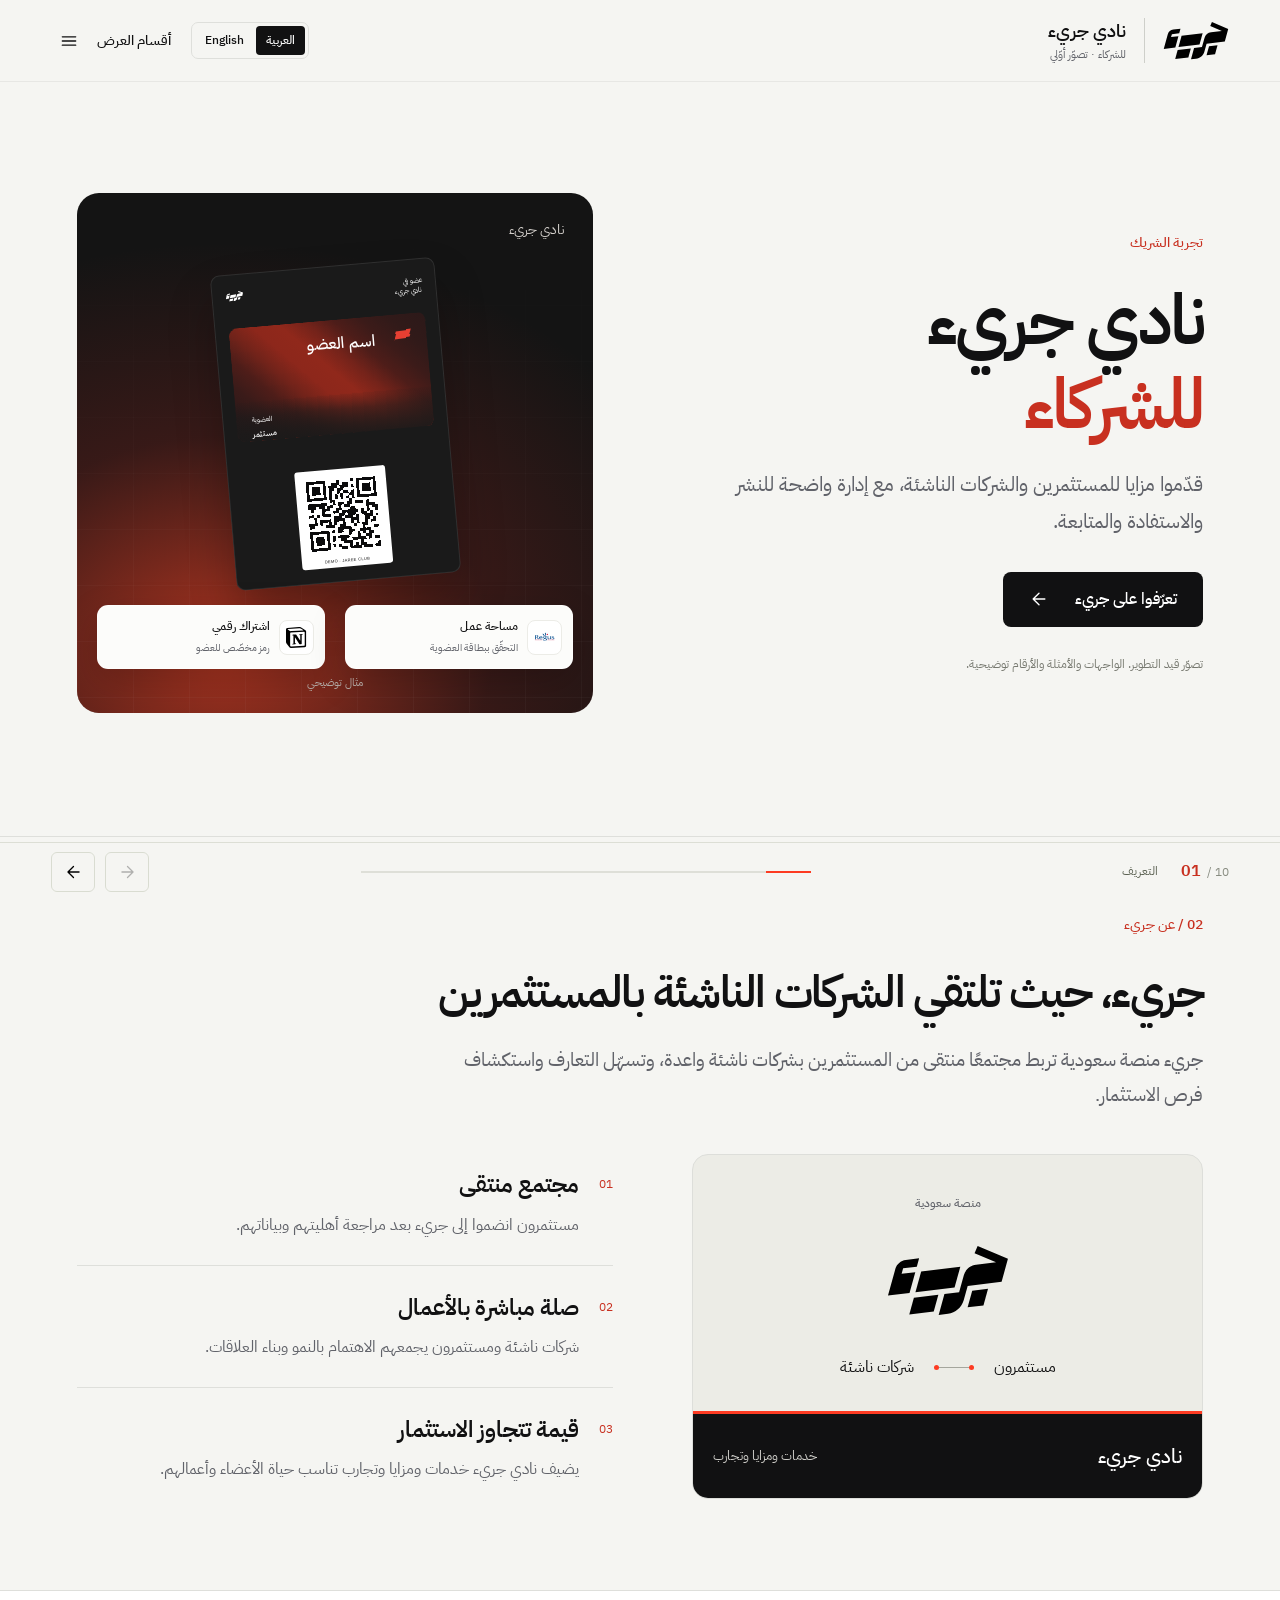
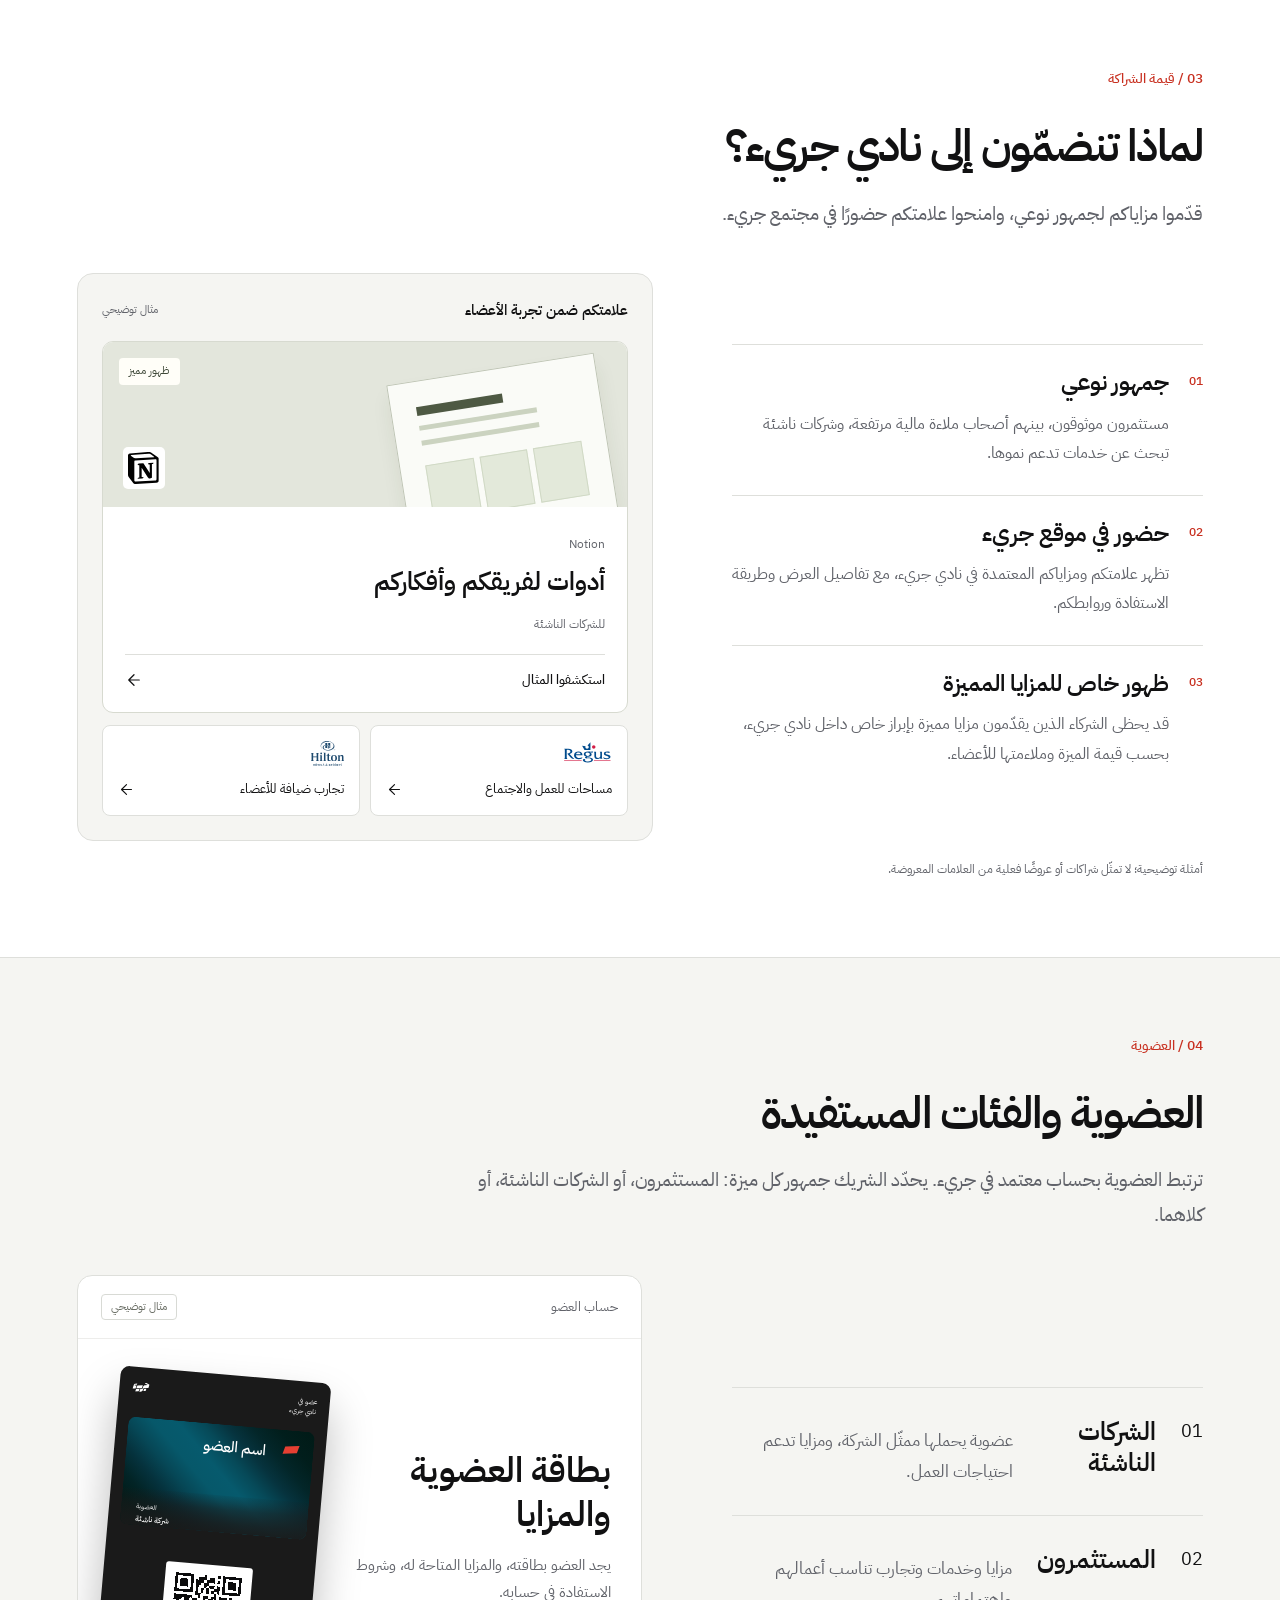
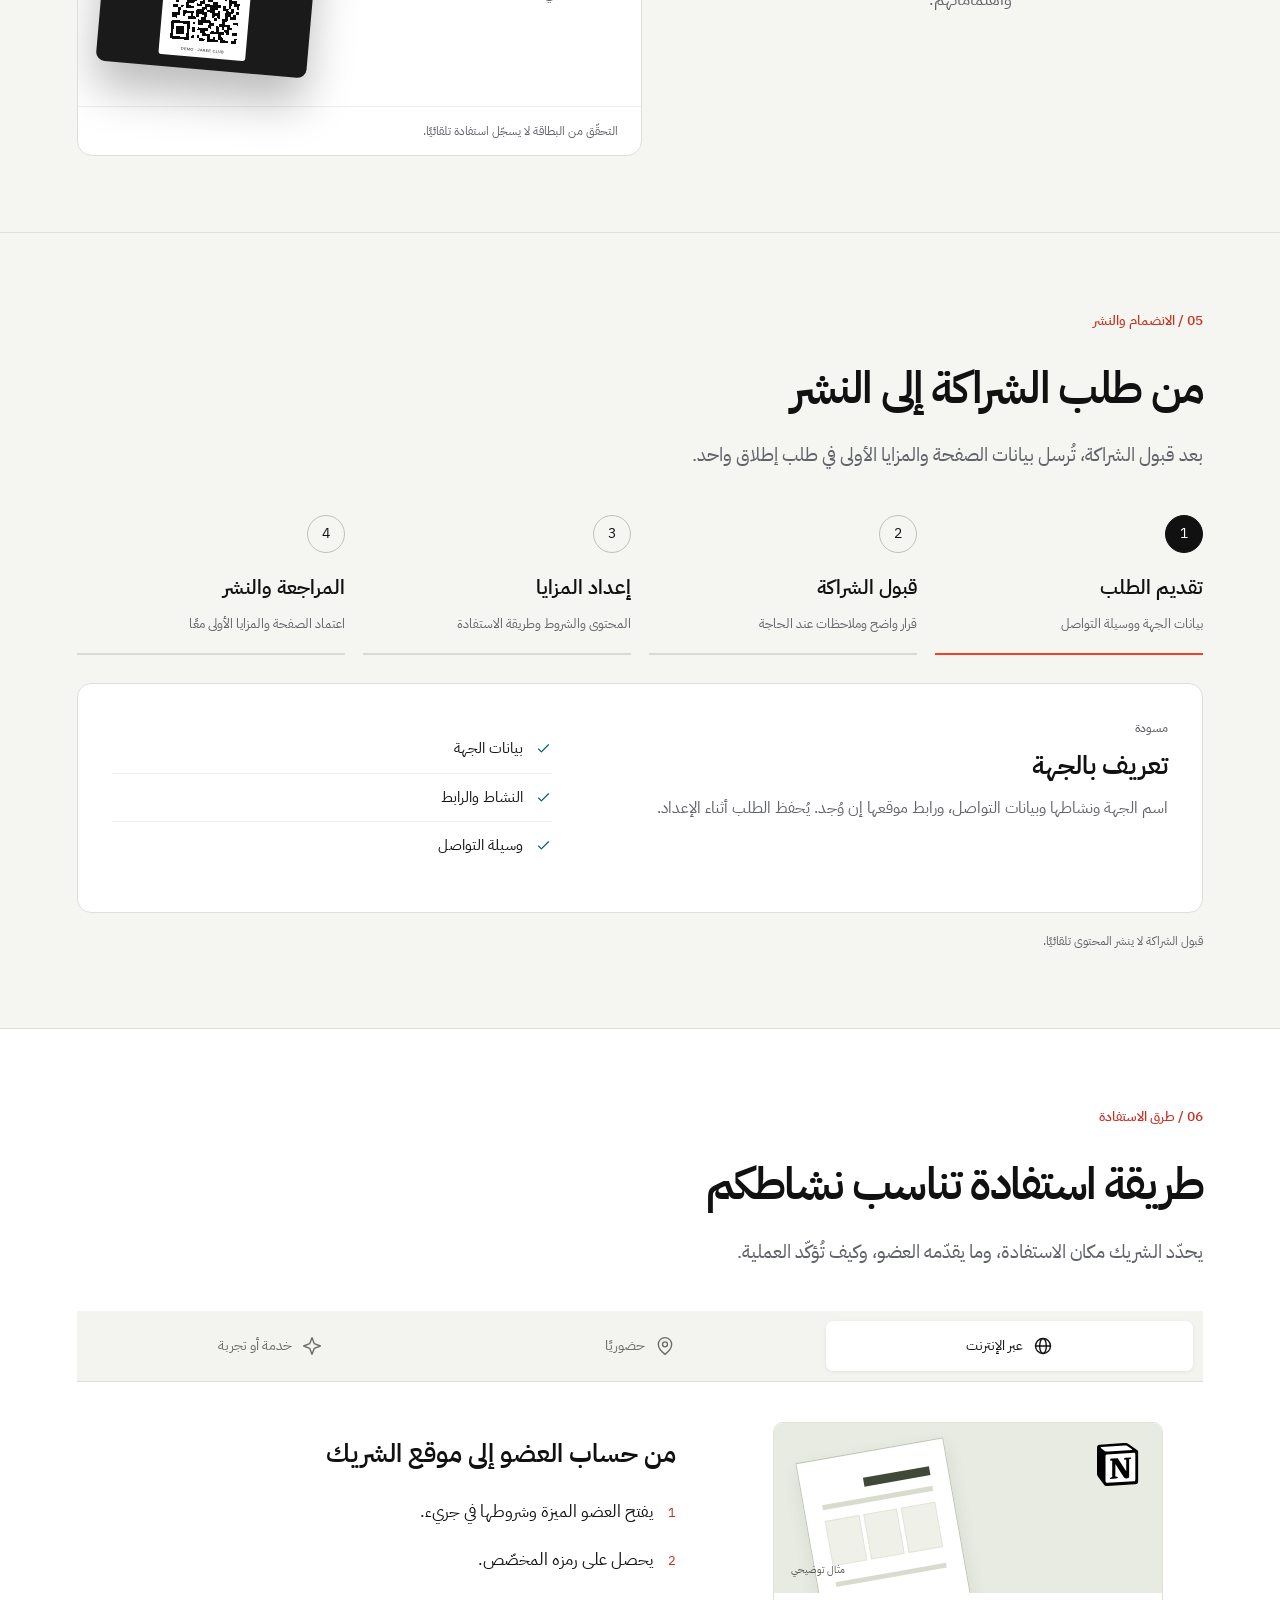
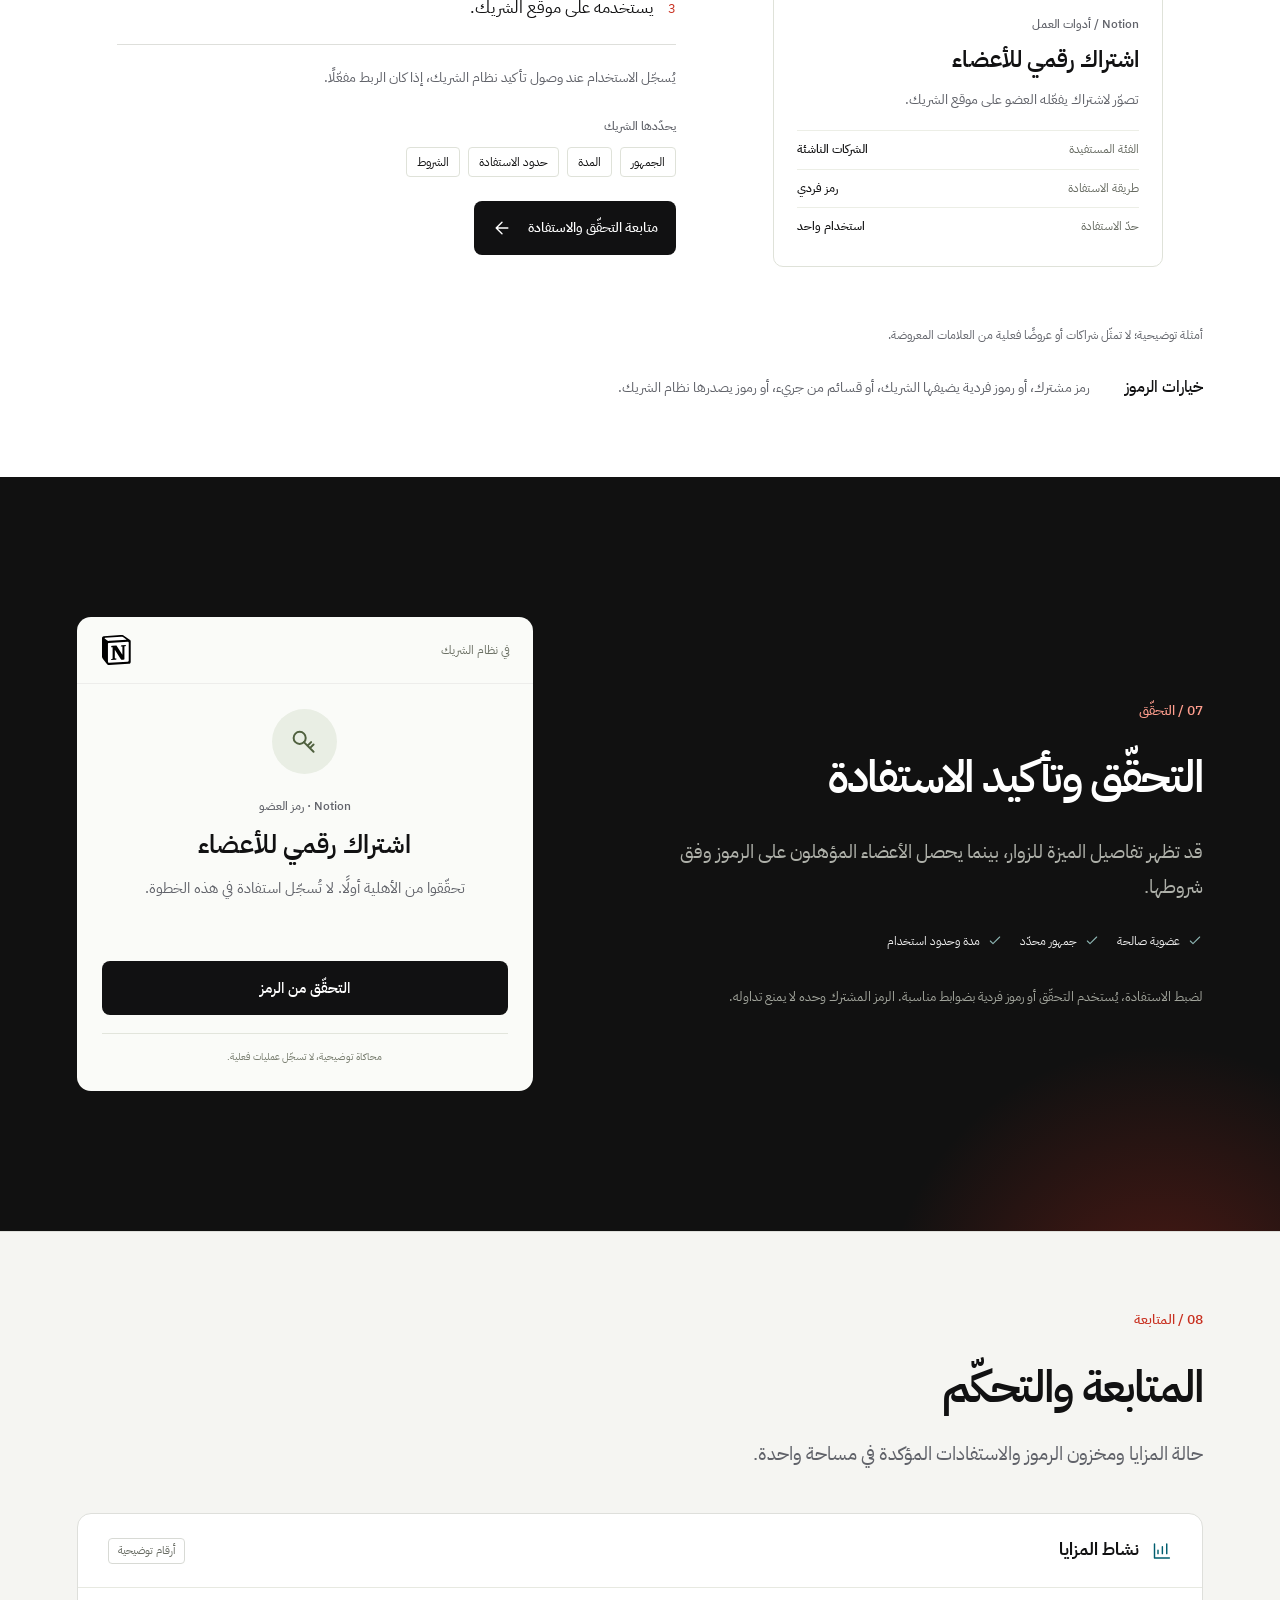
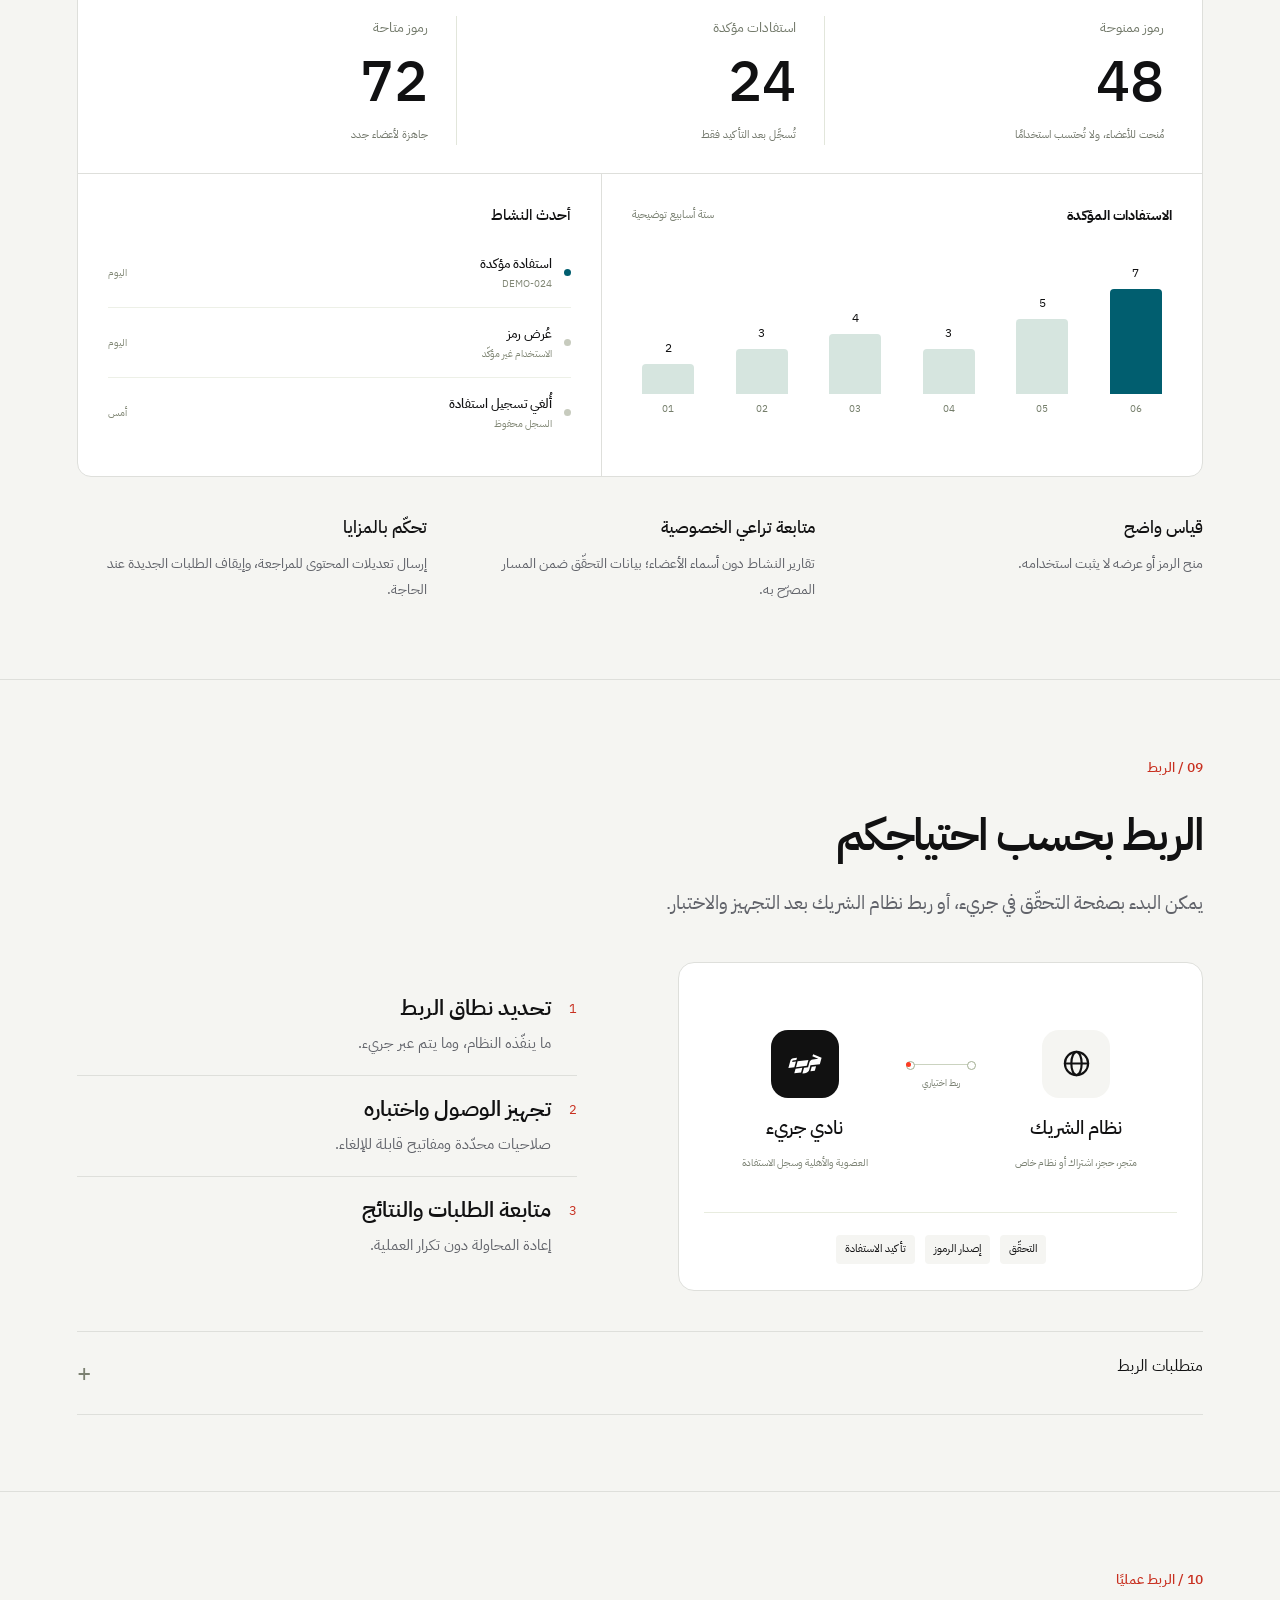
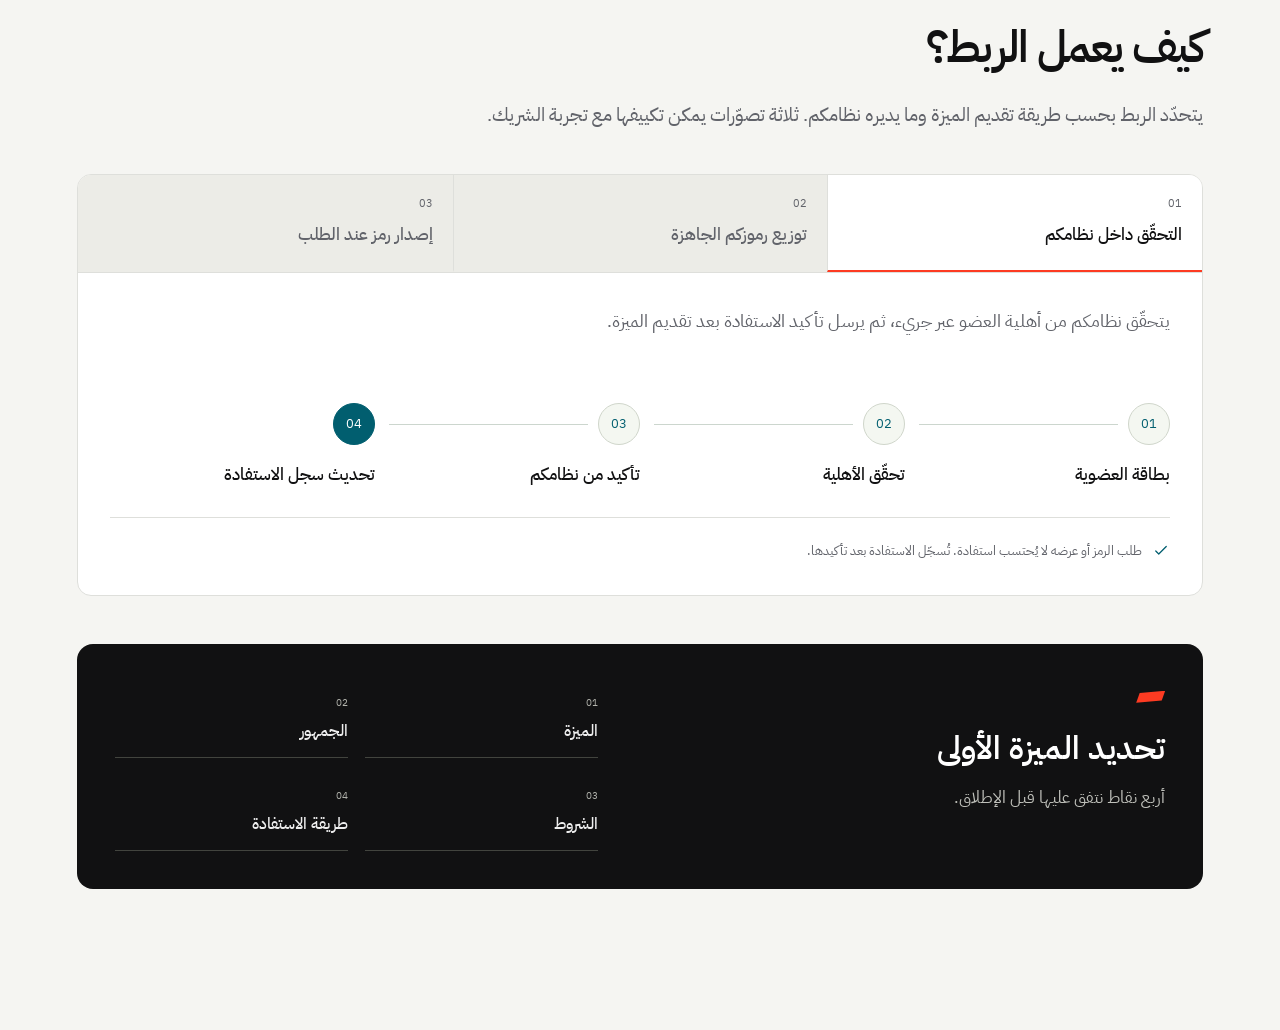
==== commit 1be7ff70: "Refine partner presentation with Jaree introduction and integration examples" ====
--- a/partners-v2/index.html
+++ b/partners-v2/index.html
@@ -29,18 +29,19 @@
   <symbol id="i-spark" viewBox="0 0 24 24"><path d="m12 2 2.8 7.2L22 12l-7.2 2.8L12 22l-2.8-7.2L2 12l7.2-2.8L12 2Z"/></symbol>
 </defs></svg>
 <header class="site-header">
-<a class="wordmark" href="#intro" aria-label="بداية العرض"><img src="assets/jaree.svg" alt="نادي جريء" width="66" height="38"><span>نادي جريء<small>للشركاء</small></span></a>
-<span class="concept-label"><span class="tiny-dash"></span>تصوّر أوّلي</span>
+<a class="wordmark" href="#intro" aria-label="بداية العرض"><img src="assets/jaree.svg" alt="نادي جريء" width="66" height="38"><span>نادي جريء<small>للشركاء · تصوّر أوّلي</small></span></a>
 <div class="header-tools">
-<a id="language-switch" class="language-switch" href="en.html" lang="en" dir="ltr">English</a>
-<button class="icon-button" id="motion-toggle" aria-label="إيقاف الحركة" aria-pressed="false"><svg class="" aria-hidden="true"><use href="#i-pause"/></svg></button>
-<button class="icon-button fullscreen-control" id="fullscreen" aria-label="ملء الشاشة"><svg class="" aria-hidden="true"><use href="#i-expand"/></svg></button>
-<details class="chapter-menu"><summary aria-label="أقسام العرض"><span class="menu-word">أقسام العرض</span><svg class="menu-icon" aria-hidden="true"><use href="#i-menu"/></svg></summary><nav aria-label="أقسام العرض"><a href="#intro"><b>01</b><span>التعريف</span></a><a href="#value"><b>02</b><span>قيمة الشراكة</span></a><a href="#members"><b>03</b><span>العضوية</span></a><a href="#join"><b>04</b><span>الانضمام والنشر</span></a><a href="#benefit"><b>05</b><span>طرق الاستفادة</span></a><a href="#trust"><b>06</b><span>التحقّق</span></a><a href="#insights"><b>07</b><span>المتابعة</span></a><a href="#connect"><b>08</b><span>الربط</span></a></nav></details>
+<div class="language-group" aria-label="اللغة"><a id="language-switch" class="language-switch" href="en.html" lang="en">English</a><span class="language-current" lang="ar" aria-current="true">العربية</span></div>
+<details class="chapter-menu"><summary aria-label="أقسام العرض"><span class="menu-word">أقسام العرض</span><svg class="menu-icon" aria-hidden="true"><use href="#i-menu"/></svg></summary><div class="menu-panel"><nav aria-label="أقسام العرض"><a href="#intro"><b>01</b><span>التعريف</span></a><a href="#about"><b>02</b><span>عن جريء</span></a><a href="#value"><b>03</b><span>قيمة الشراكة</span></a><a href="#members"><b>04</b><span>العضوية</span></a><a href="#join"><b>05</b><span>الانضمام والنشر</span></a><a href="#benefit"><b>06</b><span>طرق الاستفادة</span></a><a href="#trust"><b>07</b><span>التحقّق</span></a><a href="#insights"><b>08</b><span>المتابعة</span></a><a href="#connect"><b>09</b><span>الربط</span></a><a href="#scenarios"><b>10</b><span>الربط عمليًا</span></a></nav><div class="menu-options">
+<button id="motion-toggle" aria-label="إيقاف الحركة" aria-pressed="false"><svg class="" aria-hidden="true"><use href="#i-pause"/></svg><span id="motion-label">إيقاف الحركة</span></button>
+<button class="fullscreen-control" id="fullscreen" aria-label="ملء الشاشة"><svg class="" aria-hidden="true"><use href="#i-expand"/></svg><span id="fullscreen-label">ملء الشاشة</span></button>
+<a href="Jaree-Club-Partners-AR.pdf" class="pdf-download"><svg class="" aria-hidden="true"><use href="#i-arrow"/></svg><span>نسخة PDF</span></a>
+</div></div></details>
 </div></header>
 <main id="main">
 <section class="chapter hero" id="intro" data-title="التعريف" aria-labelledby="intro-title">
-<div class="hero-copy reveal"><p class="eyebrow"><span class="dash"></span>تجربة الشريك</p><h1 id="intro-title">نادي جريء<br><span>للشركاء</span></h1><p class="lead">قدّموا مزايا للمستثمرين والشركات الناشئة، مع إدارة واضحة للنشر والاستفادة والمتابعة.</p><a class="button primary" href="#value">اكتشفوا قيمة الشراكة<svg class="" aria-hidden="true"><use href="#i-arrow"/></svg></a><p class="concept-note">تصوّر قيد التطوير. الواجهات والأمثلة والأرقام توضيحية.</p></div>
-<div class="hero-art reveal"><div class="art-grid"></div><div class="red-light"></div><div class="art-label">نادي جريء<span class="dash"></span></div><div class="membership-card hero-card">
+<div class="hero-copy reveal"><p class="eyebrow">تجربة الشريك</p><h1 id="intro-title">نادي جريء<br><span>للشركاء</span></h1><p class="lead">قدّموا مزايا للمستثمرين والشركات الناشئة، مع إدارة واضحة للنشر والاستفادة والمتابعة.</p><a class="button primary" href="#about">تعرّفوا على جريء<svg class="" aria-hidden="true"><use href="#i-arrow"/></svg></a><p class="concept-note">تصوّر قيد التطوير. الواجهات والأمثلة والأرقام توضيحية.</p></div>
+<div class="hero-art reveal"><div class="art-grid"></div><div class="red-light"></div><div class="art-label">نادي جريء</div><div class="membership-card hero-card">
       <div class="card-top"><div>عضو في<br><b>نادي جريء</b></div><img src="assets/jaree-white.svg" alt=""></div>
       <div class="card-color "><strong>اسم العضو</strong><span>العضوية<b>مستثمر</b></span></div>
       <div class="card-qr"><img src="assets/qr.svg" alt=""><small>DEMO · JAREE CLUB</small></div>
@@ -48,32 +49,38 @@
 <div class="floating-benefit notion-float"><span class="logo-tile"><img src="assets/notion.svg" alt="Notion"></span><div><b>اشتراك رقمي</b><small>رمز مخصّص للعضو</small></div></div>
 <div class="floating-benefit regus-float"><span class="logo-tile"><img src="assets/regus.svg" alt="Regus"></span><div><b>مساحة عمل</b><small>التحقّق ببطاقة العضوية</small></div></div>
 <span class="art-foot">مثال توضيحي</span></div></section>
+<section class="chapter about" id="about" data-title="عن جريء" aria-labelledby="about-title">
+<div class="section-heading reveal"><p class="eyebrow">02 / عن جريء</p><h2 id="about-title">جريء، حيث تلتقي الشركات الناشئة بالمستثمرين</h2><p class="lead">جريء منصة سعودية تربط مجتمعًا منتقى من المستثمرين بشركات ناشئة واعدة، وتسهّل التعارف واستكشاف فرص الاستثمار.</p></div><div class="about-layout reveal"><div class="about-ecosystem"><span class="small-label">منصة سعودية</span><img class="about-logo" src="assets/jaree.svg" alt="جريء"><div class="ecosystem-audiences"><span>مستثمرون</span><i aria-hidden="true"></i><span>شركات ناشئة</span></div><div class="ecosystem-club"><b>نادي جريء</b><span>خدمات ومزايا وتجارب</span></div></div><div class="about-principles"><article><span>01</span><div><h3>مجتمع منتقى</h3><p>مستثمرون انضموا إلى جريء بعد مراجعة أهليتهم وبياناتهم.</p></div></article><article><span>02</span><div><h3>صلة مباشرة بالأعمال</h3><p>شركات ناشئة ومستثمرون يجمعهم الاهتمام بالنمو وبناء العلاقات.</p></div></article><article><span>03</span><div><h3>قيمة تتجاوز الاستثمار</h3><p>يضيف نادي جريء خدمات ومزايا وتجارب تناسب حياة الأعضاء وأعمالهم.</p></div></article></div></div></section>
 <section class="chapter partner-value" id="value" data-title="قيمة الشراكة" aria-labelledby="value-title">
-<div class="section-heading reveal"><p class="eyebrow">02 / قيمة الشراكة</p><h2 id="value-title">لماذا تنضمّون إلى نادي جريء؟</h2><p class="lead">قدّموا مزاياكم لجمهور نوعي، وامنحوا علامتكم حضورًا في مجتمع جريء.</p></div><div class="partner-value-grid reveal"><article><span class="value-number">01</span><h3>جمهور نوعي</h3><p>مستثمرون موثوقون، بينهم أصحاب ملاءة مالية مرتفعة، وشركات ناشئة تبحث عن خدمات تدعم نموها.</p></article><article><span class="value-number">02</span><h3>حضور في موقع جريء</h3><p>تظهر علامتكم ومزاياكم المعتمدة في نادي جريء، مع تفاصيل العرض وطريقة الاستفادة وروابطكم.</p></article><article><span class="value-number">03</span><h3>ظهور خاص للمزايا المميزة</h3><p>قد يحظى الشركاء الذين يقدّمون مزايا مميزة بإبراز خاص داخل نادي جريء، بحسب قيمة الميزة وملاءمتها للأعضاء.</p></article></div><a class="section-next" href="#members"><span>تعرّفوا على أعضاء نادي جريء</span><svg class="" aria-hidden="true"><use href="#i-arrow"/></svg></a></section>
+<div class="section-heading reveal"><p class="eyebrow">03 / قيمة الشراكة</p><h2 id="value-title">لماذا تنضمّون إلى نادي جريء؟</h2><p class="lead">قدّموا مزاياكم لجمهور نوعي، وامنحوا علامتكم حضورًا في مجتمع جريء.</p></div><div class="value-layout reveal"><div class="partner-value-grid"><article><span class="value-number">01</span><div><h3>جمهور نوعي</h3><p>مستثمرون موثوقون، بينهم أصحاب ملاءة مالية مرتفعة، وشركات ناشئة تبحث عن خدمات تدعم نموها.</p></div></article><article><span class="value-number">02</span><div><h3>حضور في موقع جريء</h3><p>تظهر علامتكم ومزاياكم المعتمدة في نادي جريء، مع تفاصيل العرض وطريقة الاستفادة وروابطكم.</p></div></article><article><span class="value-number">03</span><div><h3>ظهور خاص للمزايا المميزة</h3><p>قد يحظى الشركاء الذين يقدّمون مزايا مميزة بإبراز خاص داخل نادي جريء، بحسب قيمة الميزة وملاءمتها للأعضاء.</p></div></article></div>
+<div class="brand-showcase"><div class="showcase-top"><b>علامتكم ضمن تجربة الأعضاء</b><span>مثال توضيحي</span></div><a class="featured-brand" href="#benefit" data-showcase="digital"><div class="featured-art"><div class="showcase-notebook"><i></i><i></i><i></i><div><span></span><span></span><span></span></div></div><img src="assets/notion.svg" alt="Notion"><span class="featured-tag">ظهور مميز</span></div><div class="featured-copy"><span>Notion</span><h3>أدوات لفريقكم وأفكاركم</h3><small>للشركات الناشئة</small><b>استكشفوا المثال<svg class="" aria-hidden="true"><use href="#i-arrow"/></svg></b></div></a><div class="secondary-brands"><a href="#benefit" data-showcase="venue"><img src="assets/regus.svg" alt="Regus"><span>مساحات للعمل والاجتماع</span><svg class="" aria-hidden="true"><use href="#i-arrow"/></svg></a><a href="#benefit" data-showcase="experience"><img src="assets/hilton.svg" alt="Hilton"><span>تجارب ضيافة للأعضاء</span><svg class="" aria-hidden="true"><use href="#i-arrow"/></svg></a></div></div></div><p class="brand-note">أمثلة توضيحية؛ لا تمثّل شراكات أو عروضًا فعلية من العلامات المعروضة.</p></section>
 <section class="chapter members" id="members" data-title="العضوية" aria-labelledby="members-title">
-<div class="section-heading reveal"><p class="eyebrow">03 / العضوية</p><h2 id="members-title">العضوية والفئات المستفيدة</h2><p class="lead">ترتبط العضوية بحساب معتمد في جريء. يحدّد الشريك جمهور كل ميزة: المستثمرون، أو الشركات الناشئة، أو كلاهما.</p></div><div class="audience-layout reveal"><div class="audience-list"><article><span>01</span><h3>الشركات الناشئة</h3><p>عضوية يحملها ممثّل الشركة، ومزايا تدعم احتياجات العمل.</p></article><article><span>02</span><h3>المستثمرون</h3><p>مزايا وخدمات وتجارب تناسب أعمالهم واهتماماتهم.</p></article></div><div class="member-window"><div class="window-title"><span>حساب العضو</span><span class="outline-tag">مثال توضيحي</span></div><div class="member-window-body"><div><h3>بطاقة العضوية والمزايا</h3><p>يجد العضو بطاقته، والمزايا المتاحة له، وشروط الاستفادة في حسابه.</p></div><div class="membership-card small-card">
+<div class="section-heading reveal"><p class="eyebrow">04 / العضوية</p><h2 id="members-title">العضوية والفئات المستفيدة</h2><p class="lead">ترتبط العضوية بحساب معتمد في جريء. يحدّد الشريك جمهور كل ميزة: المستثمرون، أو الشركات الناشئة، أو كلاهما.</p></div><div class="audience-layout reveal"><div class="audience-list"><article><span>01</span><h3>الشركات الناشئة</h3><p>عضوية يحملها ممثّل الشركة، ومزايا تدعم احتياجات العمل.</p></article><article><span>02</span><h3>المستثمرون</h3><p>مزايا وخدمات وتجارب تناسب أعمالهم واهتماماتهم.</p></article></div><div class="member-window"><div class="window-title"><span>حساب العضو</span><span class="outline-tag">مثال توضيحي</span></div><div class="member-window-body"><div><h3>بطاقة العضوية والمزايا</h3><p>يجد العضو بطاقته، والمزايا المتاحة له، وشروط الاستفادة في حسابه.</p></div><div class="membership-card small-card">
       <div class="card-top"><div>عضو في<br><b>نادي جريء</b></div><img src="assets/jaree-white.svg" alt=""></div>
       <div class="card-color teal"><strong>اسم العضو</strong><span>العضوية<b>شركة ناشئة</b></span></div>
       <div class="card-qr"><img src="assets/qr.svg" alt=""><small>DEMO · JAREE CLUB</small></div>
-    </div></div><div class="member-window-foot">التحقّق من البطاقة لا يسجّل استفادة تلقائيًا.</div></div></div><a class="section-next" href="#join"><span>الانضمام وإطلاق المزايا</span><svg class="" aria-hidden="true"><use href="#i-arrow"/></svg></a></section>
+    </div></div><div class="member-window-foot">التحقّق من البطاقة لا يسجّل استفادة تلقائيًا.</div></div></div></section>
 <section class="chapter join" id="join" data-title="الانضمام والنشر" aria-labelledby="join-title">
-<div class="section-heading reveal"><p class="eyebrow">04 / الانضمام والنشر</p><h2 id="join-title">من طلب الشراكة إلى النشر</h2><p class="lead">بعد قبول الشراكة، تُرسل بيانات الصفحة والمزايا الأولى في طلب إطلاق واحد.</p></div><ol class="journey reveal"><li><button type="button" class="journey-stage" data-stage="0" aria-pressed="true" aria-controls="stage-panel"><span class="step-number">1</span><strong>تقديم الطلب</strong><span>بيانات الجهة ووسيلة التواصل</span></button></li><li><button type="button" class="journey-stage" data-stage="1" aria-pressed="false" aria-controls="stage-panel"><span class="step-number">2</span><strong>قبول الشراكة</strong><span>قرار واضح وملاحظات عند الحاجة</span></button></li><li><button type="button" class="journey-stage" data-stage="2" aria-pressed="false" aria-controls="stage-panel"><span class="step-number">3</span><strong>إعداد المزايا</strong><span>المحتوى والشروط وطريقة الاستفادة</span></button></li><li><button type="button" class="journey-stage" data-stage="3" aria-pressed="false" aria-controls="stage-panel"><span class="step-number">4</span><strong>المراجعة والنشر</strong><span>اعتماد الصفحة والمزايا الأولى معًا</span></button></li></ol>
+<div class="section-heading reveal"><p class="eyebrow">05 / الانضمام والنشر</p><h2 id="join-title">من طلب الشراكة إلى النشر</h2><p class="lead">بعد قبول الشراكة، تُرسل بيانات الصفحة والمزايا الأولى في طلب إطلاق واحد.</p></div><ol class="journey reveal"><li><button type="button" class="journey-stage" data-stage="0" aria-pressed="true" aria-controls="stage-panel"><span class="step-number">1</span><strong>تقديم الطلب</strong><span>بيانات الجهة ووسيلة التواصل</span></button></li><li><button type="button" class="journey-stage" data-stage="1" aria-pressed="false" aria-controls="stage-panel"><span class="step-number">2</span><strong>قبول الشراكة</strong><span>قرار واضح وملاحظات عند الحاجة</span></button></li><li><button type="button" class="journey-stage" data-stage="2" aria-pressed="false" aria-controls="stage-panel"><span class="step-number">3</span><strong>إعداد المزايا</strong><span>المحتوى والشروط وطريقة الاستفادة</span></button></li><li><button type="button" class="journey-stage" data-stage="3" aria-pressed="false" aria-controls="stage-panel"><span class="step-number">4</span><strong>المراجعة والنشر</strong><span>اعتماد الصفحة والمزايا الأولى معًا</span></button></li></ol>
 <div class="stage-panel reveal" id="stage-panel" aria-live="polite"><div><span class="small-label" id="stage-status">مسودة</span><h3 id="stage-title">تعريف بالجهة</h3><p id="stage-body">اسم الجهة ونشاطها وبيانات التواصل، ورابط موقعها إن وُجد. يُحفظ الطلب أثناء الإعداد.</p></div><ul id="stage-rows"><li><svg class="" aria-hidden="true"><use href="#i-check"/></svg><span>بيانات الجهة</span></li><li><svg class="" aria-hidden="true"><use href="#i-check"/></svg><span>النشاط والرابط</span></li><li><svg class="" aria-hidden="true"><use href="#i-check"/></svg><span>وسيلة التواصل</span></li></ul></div>
-<p class="section-note">قبول الشراكة لا ينشر المحتوى تلقائيًا.</p><a class="section-next" href="#benefit"><span>استعراض طرق الاستفادة</span><svg class="" aria-hidden="true"><use href="#i-arrow"/></svg></a></section>
+<p class="section-note">قبول الشراكة لا ينشر المحتوى تلقائيًا.</p></section>
 <section class="chapter benefit" id="benefit" data-title="طرق الاستفادة" aria-labelledby="benefit-title">
-<div class="section-heading reveal"><p class="eyebrow">05 / طرق الاستفادة</p><h2 id="benefit-title">طريقة استفادة تناسب نشاطكم</h2><p class="lead">يحدّد الشريك مكان الاستفادة، وما يقدّمه العضو، وكيف تُؤكّد العملية.</p></div><div class="benefit-selector reveal"><div class="method-tabs" role="tablist" aria-label="طريقة استفادة تناسب نشاطكم"><button role="tab" id="tab-digital" data-method="digital" aria-controls="method-panel" aria-selected="true" tabindex="0"><svg class="" aria-hidden="true"><use href="#i-globe"/></svg><span>عبر الإنترنت</span></button><button role="tab" id="tab-venue" data-method="venue" aria-controls="method-panel" aria-selected="false" tabindex="-1"><svg class="" aria-hidden="true"><use href="#i-place"/></svg><span>حضوريًا</span></button><button role="tab" id="tab-experience" data-method="experience" aria-controls="method-panel" aria-selected="false" tabindex="-1"><svg class="" aria-hidden="true"><use href="#i-spark"/></svg><span>خدمة أو تجربة</span></button></div><div class="method-content" id="method-panel" role="tabpanel" aria-labelledby="tab-digital"><article class="offer-preview"><div class="offer-cover"><img id="offer-logo" src="assets/notion.svg" alt="Notion"><div class="notion-graphic" id="offer-graphic"><div class="note-sheet"><span></span><span></span><div><i></i><i></i><i></i></div><span></span></div></div><span class="cover-label">مثال توضيحي</span></div><div class="offer-body"><span class="small-label" id="offer-brand">Notion / أدوات العمل</span><h3 id="offer-title">اشتراك رقمي للأعضاء</h3><p id="offer-body">تصوّر لاشتراك يفعّله العضو على موقع الشريك.</p><dl><div><dt>الفئة المستفيدة</dt><dd id="offer-audience">الشركات الناشئة</dd></div><div><dt>طريقة الاستفادة</dt><dd id="offer-method">رمز فردي</dd></div><div><dt>حدّ الاستفادة</dt><dd id="offer-limit">استخدام واحد</dd></div></dl></div></article><div class="method-explanation"><h3 id="method-heading">من حساب العضو إلى موقع الشريك</h3><ol id="method-steps"><li><span>1</span>يفتح العضو الميزة وشروطها في جريء.</li><li><span>2</span>يحصل على رمزه المخصّص.</li><li><span>3</span>يستخدمه على موقع الشريك.</li></ol><p class="method-note" id="method-note">يُسجّل الاستخدام عند وصول تأكيد نظام الشريك، إذا كان الربط مفعّلًا.</p><div class="your-controls"><span class="small-label">يحدّدها الشريك</span><div><span>الجمهور</span><span>المدة</span><span>حدود الاستفادة</span><span>الشروط</span></div></div><a class="button primary flow-link" href="#trust">متابعة التحقّق والاستفادة<svg class="" aria-hidden="true"><use href="#i-arrow"/></svg></a></div></div></div>
+<div class="section-heading reveal"><p class="eyebrow">06 / طرق الاستفادة</p><h2 id="benefit-title">طريقة استفادة تناسب نشاطكم</h2><p class="lead">يحدّد الشريك مكان الاستفادة، وما يقدّمه العضو، وكيف تُؤكّد العملية.</p></div><div class="benefit-selector reveal"><div class="method-tabs" role="tablist" aria-label="طريقة استفادة تناسب نشاطكم"><button role="tab" id="tab-digital" data-method="digital" aria-controls="method-panel" aria-selected="true" tabindex="0"><svg class="" aria-hidden="true"><use href="#i-globe"/></svg><span>عبر الإنترنت</span></button><button role="tab" id="tab-venue" data-method="venue" aria-controls="method-panel" aria-selected="false" tabindex="-1"><svg class="" aria-hidden="true"><use href="#i-place"/></svg><span>حضوريًا</span></button><button role="tab" id="tab-experience" data-method="experience" aria-controls="method-panel" aria-selected="false" tabindex="-1"><svg class="" aria-hidden="true"><use href="#i-spark"/></svg><span>خدمة أو تجربة</span></button></div><div class="method-content" id="method-panel" role="tabpanel" aria-labelledby="tab-digital"><article class="offer-preview"><div class="offer-cover"><img id="offer-logo" src="assets/notion.svg" alt="Notion"><div class="notion-graphic" id="offer-graphic"><div class="note-sheet"><span></span><span></span><div><i></i><i></i><i></i></div><span></span></div></div><span class="cover-label">مثال توضيحي</span></div><div class="offer-body"><span class="small-label" id="offer-brand">Notion / أدوات العمل</span><h3 id="offer-title">اشتراك رقمي للأعضاء</h3><p id="offer-body">تصوّر لاشتراك يفعّله العضو على موقع الشريك.</p><dl><div><dt>الفئة المستفيدة</dt><dd id="offer-audience">الشركات الناشئة</dd></div><div><dt>طريقة الاستفادة</dt><dd id="offer-method">رمز فردي</dd></div><div><dt>حدّ الاستفادة</dt><dd id="offer-limit">استخدام واحد</dd></div></dl></div></article><div class="method-explanation"><h3 id="method-heading">من حساب العضو إلى موقع الشريك</h3><ol id="method-steps"><li><span>1</span>يفتح العضو الميزة وشروطها في جريء.</li><li><span>2</span>يحصل على رمزه المخصّص.</li><li><span>3</span>يستخدمه على موقع الشريك.</li></ol><p class="method-note" id="method-note">يُسجّل الاستخدام عند وصول تأكيد نظام الشريك، إذا كان الربط مفعّلًا.</p><div class="your-controls"><span class="small-label">يحدّدها الشريك</span><div><span>الجمهور</span><span>المدة</span><span>حدود الاستفادة</span><span>الشروط</span></div></div><a class="button primary flow-link" href="#trust">متابعة التحقّق والاستفادة<svg class="" aria-hidden="true"><use href="#i-arrow"/></svg></a></div></div></div>
 <p class="brand-note">أمثلة توضيحية؛ لا تمثّل شراكات أو عروضًا فعلية من العلامات المعروضة.</p><div class="code-options"><b>خيارات الرموز</b><p>رمز مشترك، أو رموز فردية يضيفها الشريك، أو قسائم من جريء، أو رموز يصدرها نظام الشريك.</p></div></section>
 <section class="chapter trust" id="trust" data-title="التحقّق" aria-labelledby="trust-title">
-<div class="trust-copy reveal"><p class="eyebrow light">06 / التحقّق</p><h2 id="trust-title">التحقّق وتأكيد الاستفادة</h2><p class="lead">قد تظهر تفاصيل الميزة للزوار، بينما يحصل الأعضاء المؤهلون على الرموز وفق شروطها.</p><div class="trust-rules"><span><svg class="" aria-hidden="true"><use href="#i-check"/></svg>عضوية صالحة</span><span><svg class="" aria-hidden="true"><use href="#i-check"/></svg>جمهور محدّد</span><span><svg class="" aria-hidden="true"><use href="#i-check"/></svg>مدة وحدود استخدام</span></div><p class="trust-footnote">لضبط الاستفادة، يُستخدم التحقّق أو رموز فردية بضوابط مناسبة. الرمز المشترك وحده لا يمنع تداوله.</p></div>
-<div class="verification-demo reveal" role="region" aria-label="تجربة الاستفادة"><div class="window-title"><span id="verification-place">في نظام الشريك</span><img id="verification-logo" src="assets/notion.svg" alt="Notion"></div><div class="verification-content"><div class="verification-state" id="verification-state" aria-live="polite" aria-atomic="true"><div class="verification-symbol"><svg class="" aria-hidden="true"><use href="#i-key"/></svg></div><span class="small-label" id="verification-token">رمز العضو</span><h3 id="verification-title">اشتراك رقمي للأعضاء</h3><p id="verification-body">تحقّقوا من الأهلية أولًا؛ لا يُسجَّل شيء في هذه المرحلة.</p><div class="verification-detail" id="verification-detail" hidden></div></div><div class="verification-action"><button class="button primary" id="verify-button">التحقّق من الرمز<svg class="" aria-hidden="true"><use href="#i-arrow"/></svg></button><a class="button primary" id="activity-link" href="#insights" hidden>عرض العملية في السجل<svg class="" aria-hidden="true"><use href="#i-arrow"/></svg></a><button class="text-button" id="repeat-button" hidden>إعادة طلب التأكيد</button><button class="text-button" id="verify-reset" hidden>بدء التجربة من جديد</button></div><div class="demo-only">محاكاة توضيحية، لا تسجّل عمليات فعلية.</div></div></div>
+<div class="trust-copy reveal"><p class="eyebrow light">07 / التحقّق</p><h2 id="trust-title">التحقّق وتأكيد الاستفادة</h2><p class="lead">قد تظهر تفاصيل الميزة للزوار، بينما يحصل الأعضاء المؤهلون على الرموز وفق شروطها.</p><div class="trust-rules"><span><svg class="" aria-hidden="true"><use href="#i-check"/></svg>عضوية صالحة</span><span><svg class="" aria-hidden="true"><use href="#i-check"/></svg>جمهور محدّد</span><span><svg class="" aria-hidden="true"><use href="#i-check"/></svg>مدة وحدود استخدام</span></div><p class="trust-footnote">لضبط الاستفادة، يُستخدم التحقّق أو رموز فردية بضوابط مناسبة. الرمز المشترك وحده لا يمنع تداوله.</p></div>
+<div class="verification-demo reveal" role="region" aria-label="تجربة الاستفادة"><div class="window-title"><span id="verification-place">في نظام الشريك</span><img id="verification-logo" src="assets/notion.svg" alt="Notion"></div><div class="verification-content"><div class="verification-state" id="verification-state" aria-live="polite" aria-atomic="true"><div class="verification-symbol"><svg class="" aria-hidden="true"><use href="#i-key"/></svg></div><span class="small-label" id="verification-token">رمز العضو</span><h3 id="verification-title">اشتراك رقمي للأعضاء</h3><p id="verification-body">تحقّقوا من الأهلية أولًا. لا تُسجّل استفادة في هذه الخطوة.</p><div class="verification-detail" id="verification-detail" hidden></div></div><div class="verification-action"><button class="button primary" id="verify-button">التحقّق من الرمز<svg class="" aria-hidden="true"><use href="#i-arrow"/></svg></button><a class="button primary" id="activity-link" href="#insights" hidden>عرض العملية في السجل<svg class="" aria-hidden="true"><use href="#i-arrow"/></svg></a><button class="text-button" id="repeat-button" hidden>إعادة طلب التأكيد</button><button class="text-button" id="verify-reset" hidden>بدء التجربة من جديد</button></div><div class="demo-only">محاكاة توضيحية، لا تسجّل عمليات فعلية.</div></div></div>
 </section>
 <section class="chapter insights" id="insights" data-title="المتابعة" aria-labelledby="insights-title">
-<div class="section-heading reveal"><p class="eyebrow">07 / المتابعة</p><h2 id="insights-title">المتابعة والتحكّم</h2><p class="lead">حالة المزايا ومخزون الرموز والاستفادات المؤكدة في مساحة واحدة.</p></div><div class="dashboard-preview reveal"><div class="dashboard-header"><div><svg class="" aria-hidden="true"><use href="#i-chart"/></svg><b>نشاط المزايا</b></div><span class="outline-tag">أرقام توضيحية</span></div><div class="metrics"><div><span>رموز ممنوحة</span><strong id="metric-0">48</strong><small>مُنحت للأعضاء، ولا تُحتسب استخدامًا</small></div><div><span>استفادات مؤكدة</span><strong id="metric-1">24</strong><small>تُسجَّل بعد التأكيد فقط</small></div><div><span>رموز متاحة</span><strong id="metric-2">72</strong><small>جاهزة لأعضاء جدد</small></div></div><div class="dashboard-lower"><div class="chart-area"><div class="chart-title"><b>الاستفادات المؤكدة</b><span>ستة أسابيع توضيحية</span></div><div class="bar-chart" role="img" aria-label="الاستفادات المؤكدة: 2, 3, 4, 3, 5, 7"><div><span id="bar-value-0">2</span><i id="bar-0" style="--bar:25.0%"></i><small>01</small></div><div><span id="bar-value-1">3</span><i id="bar-1" style="--bar:37.5%"></i><small>02</small></div><div><span id="bar-value-2">4</span><i id="bar-2" style="--bar:50.0%"></i><small>03</small></div><div><span id="bar-value-3">3</span><i id="bar-3" style="--bar:37.5%"></i><small>04</small></div><div><span id="bar-value-4">5</span><i id="bar-4" style="--bar:62.5%"></i><small>05</small></div><div><span id="bar-value-5">7</span><i id="bar-5" style="--bar:87.5%"></i><small>06</small></div></div></div><div class="activity-example"><b>أحدث النشاط</b><div class="activity-row new-activity" id="new-activity" hidden><span class="event-dot"></span><div><b id="new-activity-title">استفادة مؤكدة</b><small id="new-activity-detail"></small></div><span>اليوم</span></div><div class="activity-row"><span class="event-dot "></span><div><b>استفادة مؤكدة</b><small><bdi>DEMO-024</bdi></small></div><span>اليوم</span></div><div class="activity-row"><span class="event-dot neutral-dot"></span><div><b>عُرض رمز</b><small><bdi>الاستخدام غير مؤكّد</bdi></small></div><span>اليوم</span></div><div class="activity-row"><span class="event-dot neutral-dot"></span><div><b>أُلغي تسجيل استفادة</b><small><bdi>السجل محفوظ</bdi></small></div><span>أمس</span></div></div></div></div>
-<div class="insight-principles reveal"><div><b>قياس واضح</b><p>منح الرمز أو عرضه لا يثبت استخدامه.</p></div><div><b>متابعة تراعي الخصوصية</b><p>تقارير النشاط دون أسماء الأعضاء؛ بيانات التحقّق ضمن المسار المصرّح به.</p></div><div><b>تحكّم بالمزايا</b><p>إرسال تعديلات المحتوى للمراجعة، وإيقاف الطلبات الجديدة عند الحاجة.</p></div></div><a class="section-next" href="#connect"><span>استعراض خيارات الربط</span><svg class="" aria-hidden="true"><use href="#i-arrow"/></svg></a></section>
+<div class="section-heading reveal"><p class="eyebrow">08 / المتابعة</p><h2 id="insights-title">المتابعة والتحكّم</h2><p class="lead">حالة المزايا ومخزون الرموز والاستفادات المؤكدة في مساحة واحدة.</p></div><div class="dashboard-preview reveal"><div class="dashboard-header"><div><svg class="" aria-hidden="true"><use href="#i-chart"/></svg><b>نشاط المزايا</b></div><span class="outline-tag">أرقام توضيحية</span></div><div class="metrics"><div><span>رموز ممنوحة</span><strong id="metric-0">48</strong><small>مُنحت للأعضاء، ولا تُحتسب استخدامًا</small></div><div><span>استفادات مؤكدة</span><strong id="metric-1">24</strong><small>تُسجَّل بعد التأكيد فقط</small></div><div><span>رموز متاحة</span><strong id="metric-2">72</strong><small>جاهزة لأعضاء جدد</small></div></div><div class="dashboard-lower"><div class="chart-area"><div class="chart-title"><b>الاستفادات المؤكدة</b><span>ستة أسابيع توضيحية</span></div><div class="bar-chart" role="img" aria-label="الاستفادات المؤكدة: 2, 3, 4, 3, 5, 7"><div><span id="bar-value-0">2</span><i id="bar-0" style="--bar:25.0%"></i><small>01</small></div><div><span id="bar-value-1">3</span><i id="bar-1" style="--bar:37.5%"></i><small>02</small></div><div><span id="bar-value-2">4</span><i id="bar-2" style="--bar:50.0%"></i><small>03</small></div><div><span id="bar-value-3">3</span><i id="bar-3" style="--bar:37.5%"></i><small>04</small></div><div><span id="bar-value-4">5</span><i id="bar-4" style="--bar:62.5%"></i><small>05</small></div><div><span id="bar-value-5">7</span><i id="bar-5" style="--bar:87.5%"></i><small>06</small></div></div></div><div class="activity-example"><b>أحدث النشاط</b><div class="activity-row new-activity" id="new-activity" hidden><span class="event-dot"></span><div><b id="new-activity-title">استفادة مؤكدة</b><small id="new-activity-detail"></small></div><span>اليوم</span></div><div class="activity-row"><span class="event-dot "></span><div><b>استفادة مؤكدة</b><small><bdi>DEMO-024</bdi></small></div><span>اليوم</span></div><div class="activity-row"><span class="event-dot neutral-dot"></span><div><b>عُرض رمز</b><small><bdi>الاستخدام غير مؤكّد</bdi></small></div><span>اليوم</span></div><div class="activity-row"><span class="event-dot neutral-dot"></span><div><b>أُلغي تسجيل استفادة</b><small><bdi>السجل محفوظ</bdi></small></div><span>أمس</span></div></div></div></div>
+<div class="insight-principles reveal"><div><b>قياس واضح</b><p>منح الرمز أو عرضه لا يثبت استخدامه.</p></div><div><b>متابعة تراعي الخصوصية</b><p>تقارير النشاط دون أسماء الأعضاء؛ بيانات التحقّق ضمن المسار المصرّح به.</p></div><div><b>تحكّم بالمزايا</b><p>إرسال تعديلات المحتوى للمراجعة، وإيقاف الطلبات الجديدة عند الحاجة.</p></div></div></section>
 <section class="chapter connect" id="connect" data-title="الربط" aria-labelledby="connect-title">
-<div class="section-heading reveal"><p class="eyebrow">08 / الربط</p><h2 id="connect-title">الربط بحسب احتياجكم</h2><p class="lead">يمكن البدء بصفحة التحقّق في جريء، أو ربط نظام الشريك بعد التجهيز والاختبار.</p></div><div class="connection-layout reveal"><div class="connection-map"><div class="system-node"><span class="system-mark"><svg class="" aria-hidden="true"><use href="#i-globe"/></svg></span><b>نظام الشريك</b><small>متجر، حجز، اشتراك أو نظام خاص</small></div><div class="connection-line" aria-hidden="true"><i></i><span>ربط اختياري</span></div><div class="system-node jaree-node"><img src="assets/jaree-white.svg" alt="نادي جريء"><b>نادي جريء</b><small>العضوية والأهلية وسجل الاستفادة</small></div><div class="connection-functions"><span>التحقّق</span><span>إصدار الرموز</span><span>تأكيد الاستفادة</span></div></div><div class="connection-steps"><article><span>1</span><div><h3>تحديد نطاق الربط</h3><p>ما ينفّذه النظام، وما يتم عبر جريء.</p></div></article><article><span>2</span><div><h3>تجهيز الوصول واختباره</h3><p>صلاحيات محدّدة ومفاتيح قابلة للإلغاء.</p></div></article><article><span>3</span><div><h3>متابعة الطلبات والنتائج</h3><p>إعادة المحاولة دون تكرار العملية.</p></div></article></div></div>
+<div class="section-heading reveal"><p class="eyebrow">09 / الربط</p><h2 id="connect-title">الربط بحسب احتياجكم</h2><p class="lead">يمكن البدء بصفحة التحقّق في جريء، أو ربط نظام الشريك بعد التجهيز والاختبار.</p></div><div class="connection-layout reveal"><div class="connection-map"><div class="system-node"><span class="system-mark"><svg class="" aria-hidden="true"><use href="#i-globe"/></svg></span><b>نظام الشريك</b><small>متجر، حجز، اشتراك أو نظام خاص</small></div><div class="connection-line" aria-hidden="true"><i></i><span>ربط اختياري</span></div><div class="system-node jaree-node"><img src="assets/jaree-white.svg" alt="نادي جريء"><b>نادي جريء</b><small>العضوية والأهلية وسجل الاستفادة</small></div><div class="connection-functions"><span>التحقّق</span><span>إصدار الرموز</span><span>تأكيد الاستفادة</span></div></div><div class="connection-steps"><article><span>1</span><div><h3>تحديد نطاق الربط</h3><p>ما ينفّذه النظام، وما يتم عبر جريء.</p></div></article><article><span>2</span><div><h3>تجهيز الوصول واختباره</h3><p>صلاحيات محدّدة ومفاتيح قابلة للإلغاء.</p></div></article><article><span>3</span><div><h3>متابعة الطلبات والنتائج</h3><p>إعادة المحاولة دون تكرار العملية.</p></div></article></div></div>
 <details class="technical-detail reveal"><summary>متطلبات الربط<span aria-hidden="true">+</span></summary><div><p>تُحدّد نقاط الاتصال، وآلية إصدار الرموز والتأكيد، ومعالجة التعذّر بحسب إمكانات نظام الشريك. لا يفترض العرض ربطًا جاهزًا مع منصة محدّدة.</p></div></details>
-<div class="closing-panel reveal"><div><span class="dash"></span><h3>تحديد الميزة الأولى</h3><p>أربع نقاط نتفق عليها قبل الإطلاق.</p></div><div class="closing-labels"><span>01 <b>الميزة</b></span><span>02 <b>الجمهور</b></span><span>03 <b>الشروط</b></span><span>04 <b>طريقة الاستفادة</b></span></div></div><a class="section-next" href="#intro"><span>العودة إلى البداية</span><svg class="" aria-hidden="true"><use href="#i-arrow"/></svg></a></section>
-</main><footer class="presentation-controls" aria-label="أقسام العرض"><span class="progress-label"><span class="progress-count" dir="ltr"><b id="current-number">01</b> / 08</span><span id="current-title">التعريف</span></span><div class="progress-track" aria-hidden="true"><span id="progress-fill"></span></div><div class="chapter-buttons"><button id="previous" aria-label="القسم السابق" disabled><svg class="reverse" aria-hidden="true"><use href="#i-arrow"/></svg></button><button id="next-chapter" aria-label="القسم التالي"><svg class="" aria-hidden="true"><use href="#i-arrow"/></svg></button></div></footer>
-<script type="application/json" id="presentation-copy">{"lang": "ar", "dir": "rtl", "title": "نادي جريء | تجربة الشريك", "description": "تعرّفوا على رحلة الشريك في نادي جريء: الانضمام، وطرح المزايا، والاستفادة، والمتابعة، والربط.", "ui": {"club": "نادي جريء", "partners": "للشركاء", "concept": "تصوّر أوّلي", "menu": "أقسام العرض", "skip": "انتقل إلى المحتوى", "pause": "إيقاف الحركة", "play": "تشغيل الحركة", "fullscreen": "ملء الشاشة", "exitFullscreen": "الخروج من ملء الشاشة", "previous": "القسم السابق", "next": "القسم التالي", "home": "بداية العرض", "language": "English", "alternate": "en.html", "nextLabel": "التالي", "backTop": "العودة إلى البداية", "example": "مثال توضيحي", "figures": "أرقام توضيحية", "brandNote": "أمثلة توضيحية؛ لا تمثّل شراكات أو عروضًا فعلية من العلامات المعروضة.", "continue": "متابعة التجربة", "memberName": "اسم العضو", "memberOf": "عضو في", "membership": "العضوية", "investor": "مستثمر", "startup": "شركة ناشئة"}, "nav": ["التعريف", "قيمة الشراكة", "العضوية", "الانضمام والنشر", "طرق الاستفادة", "التحقّق", "المتابعة", "الربط"], "intro": {"eyebrow": "تجربة الشريك", "heading": ["نادي جريء", "للشركاء"], "lead": "قدّموا مزايا للمستثمرين والشركات الناشئة، مع إدارة واضحة للنشر والاستفادة والمتابعة.", "action": "اكتشفوا قيمة الشراكة", "note": "تصوّر قيد التطوير. الواجهات والأمثلة والأرقام توضيحية.", "float1": ["اشتراك رقمي", "رمز مخصّص للعضو"], "float2": ["مساحة عمل", "التحقّق ببطاقة العضوية"]}, "members": {"title": "العضوية والفئات المستفيدة", "lead": "ترتبط العضوية بحساب معتمد في جريء. يحدّد الشريك جمهور كل ميزة: المستثمرون، أو الشركات الناشئة، أو كلاهما.", "groups": [["الشركات الناشئة", "عضوية يحملها ممثّل الشركة، ومزايا تدعم احتياجات العمل."], ["المستثمرون", "مزايا وخدمات وتجارب تناسب أعمالهم واهتماماتهم."]], "window": "حساب العضو", "heading": "بطاقة العضوية والمزايا", "body": "يجد العضو بطاقته، والمزايا المتاحة له، وشروط الاستفادة في حسابه.", "foot": "التحقّق من البطاقة لا يسجّل استفادة تلقائيًا.", "next": "الانضمام وإطلاق المزايا"}, "join": {"title": "من طلب الشراكة إلى النشر", "lead": "بعد قبول الشراكة، تُرسل بيانات الصفحة والمزايا الأولى في طلب إطلاق واحد.", "stages": [{"name": "تقديم الطلب", "summary": "بيانات الجهة ووسيلة التواصل", "title": "تعريف بالجهة", "body": "اسم الجهة ونشاطها وبيانات التواصل، ورابط موقعها إن وُجد. يُحفظ الطلب أثناء الإعداد.", "status": "مسودة", "rows": ["بيانات الجهة", "النشاط والرابط", "وسيلة التواصل"]}, {"name": "قبول الشراكة", "summary": "قرار واضح وملاحظات عند الحاجة", "title": "مراجعة طلب الشراكة", "body": "تراجع جريء الطلب. يظهر القرار في الحساب، وتُوضّح التعديلات المطلوبة عند الحاجة.", "status": "قيد المراجعة", "rows": ["مراجعة البيانات", "قرار الشراكة", "ملاحظات محدّدة"]}, {"name": "إعداد المزايا", "summary": "المحتوى والشروط وطريقة الاستفادة", "title": "إعداد طلب الإطلاق", "body": "يُضيف الشريك نبذة العلامة والصور والمزايا، ويعاينها قبل الإرسال.", "status": "قيد الإعداد", "rows": ["الصفحة والصور", "المزايا والشروط", "معاينة المحتوى"]}, {"name": "المراجعة والنشر", "summary": "اعتماد الصفحة والمزايا الأولى معًا", "title": "إطلاق المحتوى المعتمد", "body": "تراجع جريء طلب الإطلاق. تُنشر الصفحة والمزايا الأولى معًا بعد الموافقة.", "status": "بانتظار الاعتماد", "rows": ["طلب إطلاق واحد", "مراجعة جريء", "نشر النسخة المعتمدة"]}], "foot": "قبول الشراكة لا ينشر المحتوى تلقائيًا.", "next": "استعراض طرق الاستفادة"}, "benefit": {"title": "طريقة استفادة تناسب نشاطكم", "lead": "يحدّد الشريك مكان الاستفادة، وما يقدّمه العضو، وكيف تُؤكّد العملية.", "tabs": ["عبر الإنترنت", "حضوريًا", "خدمة أو تجربة"], "audience": "الفئة المستفيدة", "method": "طريقة الاستفادة", "controls": "يحدّدها الشريك", "controlLabels": ["الجمهور", "المدة", "حدود الاستفادة", "الشروط"], "codeTitle": "خيارات الرموز", "codeBody": "رمز مشترك، أو رموز فردية يضيفها الشريك، أو قسائم من جريء، أو رموز يصدرها نظام الشريك.", "action": "متابعة التحقّق والاستفادة", "methods": [{"id": "digital", "brand": "Notion", "category": "أدوات العمل", "title": "اشتراك رقمي للأعضاء", "body": "تصوّر لاشتراك يفعّله العضو على موقع الشريك.", "audience": "الشركات الناشئة", "method": "رمز فردي", "heading": "من حساب العضو إلى موقع الشريك", "steps": ["يفتح العضو الميزة وشروطها في جريء.", "يحصل على رمزه المخصّص.", "يستخدمه على موقع الشريك."], "note": "يُسجّل الاستخدام عند وصول تأكيد نظام الشريك، إذا كان الربط مفعّلًا.", "token": "رمز العضو", "verify": "التحقّق من الرمز", "unit": "استخدام واحد", "remaining": "0", "remainingLabel": "المتبقي", "verification": "رمز صالح وعضو مؤهل. لم تُسجّل استفادة بعد.", "place": "في نظام الشريك"}, {"id": "venue", "brand": "Regus", "category": "مساحات العمل", "title": "يومان في مساحة عمل", "body": "تصوّر لميزة تُستخدم في المواقع التي يحدّدها الشريك.", "audience": "الشركات الناشئة", "method": "بطاقة العضوية", "heading": "التحقّق عند الاستفادة", "steps": ["يراجع العضو المواقع والشروط.", "يعرض بطاقته للتحقّق من أهليته.", "يؤكّد موظف مخوَّل الاستفادة."], "note": "يمكن البدء بصفحة التحقّق في جريء دون ربط تقني.", "token": "بطاقة العضوية", "verify": "التحقّق من العضوية", "unit": "يومان", "remaining": "1", "remainingLabel": "الأيام المتبقية", "verification": "عضوية صالحة وميزة متاحة. المتبقي يومان، ولم تُسجّل استفادة.", "place": "في صفحة التحقّق من جريء"}, {"id": "experience", "brand": "Hilton", "category": "الضيافة والتجارب", "title": "تجربة ضيافة للأعضاء", "body": "تصوّر لتجربة مختارة وفق شروط الشريك والتوفّر.", "audience": "المستثمرون والشركات الناشئة", "method": "قسيمة من جريء", "heading": "قسيمة تُقدّم عند الاستفادة", "steps": ["يراجع العضو التجربة وشروط الحجز.", "يحصل على قسيمته من جريء.", "تُفحص القسيمة ثم تُؤكّد الاستفادة."], "note": "الحصول على القسيمة لا يعني استخدامها.", "token": "قسيمة العضو", "verify": "التحقّق من القسيمة", "unit": "استخدام واحد", "remaining": "0", "remainingLabel": "المتبقي", "verification": "قسيمة صالحة وعضو مؤهل. لم تُسجّل استفادة بعد.", "place": "في صفحة التحقّق من جريء"}], "limit": "حدّ الاستفادة"}, "trust": {"title": "التحقّق وتأكيد الاستفادة", "lead": "قد تظهر تفاصيل الميزة للزوار، بينما يحصل الأعضاء المؤهلون على الرموز وفق شروطها.", "rules": ["عضوية صالحة", "جمهور محدّد", "مدة وحدود استخدام"], "note": "لضبط الاستفادة، يُستخدم التحقّق أو رموز فردية بضوابط مناسبة. الرمز المشترك وحده لا يمنع تداوله.", "demo": "تجربة الاستفادة", "initial": "تحقّقوا من الأهلية أولًا؛ لا يُسجَّل شيء في هذه المرحلة.", "eligible": "مؤهل للاستفادة", "confirm": "تأكيد الاستفادة", "confirmed": "تم تسجيل الاستفادة", "result": "حُدّث المتبقي وأُضيفت العملية إلى سجل النشاط.", "repeat": "إعادة طلب التأكيد", "repeated": "العملية مسجّلة مسبقًا", "repeatNote": "أُعيدت النتيجة نفسها دون تسجيل استخدام إضافي.", "reset": "بدء التجربة من جديد", "seeActivity": "عرض العملية في السجل", "demoNote": "محاكاة توضيحية، لا تسجّل عمليات فعلية.", "reference": "مرجع العملية"}, "insights": {"title": "المتابعة والتحكّم", "lead": "حالة المزايا ومخزون الرموز والاستفادات المؤكدة في مساحة واحدة.", "dashboard": "نشاط المزايا", "metrics": [["رموز ممنوحة", "مُنحت للأعضاء، ولا تُحتسب استخدامًا"], ["استفادات مؤكدة", "تُسجَّل بعد التأكيد فقط"], ["رموز متاحة", "جاهزة لأعضاء جدد"]], "chart": "الاستفادات المؤكدة", "period": "ستة أسابيع توضيحية", "history": "أحدث النشاط", "today": "اليوم", "yesterday": "أمس", "rows": [["استفادة مؤكدة", "DEMO-024"], ["عُرض رمز", "الاستخدام غير مؤكّد"], ["أُلغي تسجيل استفادة", "السجل محفوظ"]], "newRow": "من التجربة التوضيحية", "principles": [["قياس واضح", "منح الرمز أو عرضه لا يثبت استخدامه."], ["متابعة تراعي الخصوصية", "تقارير النشاط دون أسماء الأعضاء؛ بيانات التحقّق ضمن المسار المصرّح به."], ["تحكّم بالمزايا", "إرسال تعديلات المحتوى للمراجعة، وإيقاف الطلبات الجديدة عند الحاجة."]], "next": "استعراض خيارات الربط"}, "connect": {"title": "الربط بحسب احتياجكم", "lead": "يمكن البدء بصفحة التحقّق في جريء، أو ربط نظام الشريك بعد التجهيز والاختبار.", "system": "نظام الشريك", "systemNote": "متجر، حجز، اشتراك أو نظام خاص", "clubNote": "العضوية والأهلية وسجل الاستفادة", "optional": "ربط اختياري", "functions": ["التحقّق", "إصدار الرموز", "تأكيد الاستفادة"], "steps": [["تحديد نطاق الربط", "ما ينفّذه النظام، وما يتم عبر جريء."], ["تجهيز الوصول واختباره", "صلاحيات محدّدة ومفاتيح قابلة للإلغاء."], ["متابعة الطلبات والنتائج", "إعادة المحاولة دون تكرار العملية."]], "detailTitle": "متطلبات الربط", "detail": "تُحدّد نقاط الاتصال، وآلية إصدار الرموز والتأكيد، ومعالجة التعذّر بحسب إمكانات نظام الشريك. لا يفترض العرض ربطًا جاهزًا مع منصة محدّدة.", "closing": "تحديد الميزة الأولى", "closingBody": "أربع نقاط نتفق عليها قبل الإطلاق.", "closingLabels": ["الميزة", "الجمهور", "الشروط", "طريقة الاستفادة"]}, "value": {"title": "لماذا تنضمّون إلى نادي جريء؟", "lead": "قدّموا مزاياكم لجمهور نوعي، وامنحوا علامتكم حضورًا في مجتمع جريء.", "items": [["جمهور نوعي", "مستثمرون موثوقون، بينهم أصحاب ملاءة مالية مرتفعة، وشركات ناشئة تبحث عن خدمات تدعم نموها."], ["حضور في موقع جريء", "تظهر علامتكم ومزاياكم المعتمدة في نادي جريء، مع تفاصيل العرض وطريقة الاستفادة وروابطكم."], ["ظهور خاص للمزايا المميزة", "قد يحظى الشركاء الذين يقدّمون مزايا مميزة بإبراز خاص داخل نادي جريء، بحسب قيمة الميزة وملاءمتها للأعضاء."]], "next": "تعرّفوا على أعضاء نادي جريء"}}</script>
+</section>
+<section class="chapter scenarios" id="scenarios" data-title="الربط عمليًا" aria-labelledby="scenarios-title">
+<div class="section-heading reveal"><p class="eyebrow">10 / الربط عمليًا</p><h2 id="scenarios-title">كيف يعمل الربط؟</h2><p class="lead">يتحدّد الربط بحسب طريقة تقديم الميزة وما يديره نظامكم. ثلاثة تصوّرات يمكن تكييفها مع تجربة الشريك.</p></div><div class="scenario-workspace reveal"><div class="scenario-tabs" role="tablist" aria-label="كيف يعمل الربط؟"><button role="tab" id="scenario-tab-verify" data-scenario="verify" aria-selected="true" aria-controls="scenario-panel" tabindex="0"><span>01</span>التحقّق داخل نظامكم</button><button role="tab" id="scenario-tab-stock" data-scenario="stock" aria-selected="false" aria-controls="scenario-panel" tabindex="-1"><span>02</span>توزيع رموزكم الجاهزة</button><button role="tab" id="scenario-tab-issue" data-scenario="issue" aria-selected="false" aria-controls="scenario-panel" tabindex="-1"><span>03</span>إصدار رمز عند الطلب</button></div><div id="scenario-panel" role="tabpanel" aria-labelledby="scenario-tab-verify"><p id="scenario-body">يتحقّق نظامكم من أهلية العضو عبر جريء، ثم يرسل تأكيد الاستفادة بعد تقديم الميزة.</p><ol class="scenario-flow" id="scenario-flow"><li><span>01</span><b>بطاقة العضوية</b></li><li><span>02</span><b>تحقّق الأهلية</b></li><li><span>03</span><b>تأكيد من نظامكم</b></li><li><span>04</span><b>تحديث سجل الاستفادة</b></li></ol><p class="scenario-note"><svg class="" aria-hidden="true"><use href="#i-check"/></svg>طلب الرمز أو عرضه لا يُحتسب استفادة. تُسجّل الاستفادة بعد تأكيدها.</p></div></div>
+<div class="closing-panel reveal"><div><span class="dash"></span><h3>تحديد الميزة الأولى</h3><p>أربع نقاط نتفق عليها قبل الإطلاق.</p></div><div class="closing-labels"><span>01 <b>الميزة</b></span><span>02 <b>الجمهور</b></span><span>03 <b>الشروط</b></span><span>04 <b>طريقة الاستفادة</b></span></div></div></section>
+</main><footer class="presentation-controls" aria-label="أقسام العرض"><span class="progress-label"><span class="progress-count" dir="ltr"><b id="current-number">01</b> / 10</span><span id="current-title">التعريف</span></span><div class="progress-track" aria-hidden="true"><span id="progress-fill"></span></div><div class="chapter-buttons"><button id="previous" aria-label="القسم السابق" disabled><svg class="reverse" aria-hidden="true"><use href="#i-arrow"/></svg></button><button id="next-chapter" aria-label="القسم التالي"><svg class="" aria-hidden="true"><use href="#i-arrow"/></svg></button></div></footer>
+<script type="application/json" id="presentation-copy">{"lang": "ar", "dir": "rtl", "title": "نادي جريء | تجربة الشريك", "description": "تعرّفوا على رحلة الشريك في نادي جريء: الانضمام، وطرح المزايا، والاستفادة، والمتابعة، والربط.", "ui": {"club": "نادي جريء", "partners": "للشركاء", "concept": "تصوّر أوّلي", "menu": "أقسام العرض", "skip": "انتقل إلى المحتوى", "pause": "إيقاف الحركة", "play": "تشغيل الحركة", "fullscreen": "ملء الشاشة", "exitFullscreen": "الخروج من ملء الشاشة", "previous": "القسم السابق", "next": "القسم التالي", "home": "بداية العرض", "language": "English", "alternate": "en.html", "nextLabel": "التالي", "backTop": "العودة إلى البداية", "example": "مثال توضيحي", "figures": "أرقام توضيحية", "brandNote": "أمثلة توضيحية؛ لا تمثّل شراكات أو عروضًا فعلية من العلامات المعروضة.", "continue": "متابعة التجربة", "memberName": "اسم العضو", "memberOf": "عضو في", "membership": "العضوية", "investor": "مستثمر", "startup": "شركة ناشئة", "download": "نسخة PDF", "reducedMotion": "الحركة مخفّفة بحسب إعداد جهازك"}, "nav": ["التعريف", "عن جريء", "قيمة الشراكة", "العضوية", "الانضمام والنشر", "طرق الاستفادة", "التحقّق", "المتابعة", "الربط", "الربط عمليًا"], "intro": {"eyebrow": "تجربة الشريك", "heading": ["نادي جريء", "للشركاء"], "lead": "قدّموا مزايا للمستثمرين والشركات الناشئة، مع إدارة واضحة للنشر والاستفادة والمتابعة.", "action": "تعرّفوا على جريء", "note": "تصوّر قيد التطوير. الواجهات والأمثلة والأرقام توضيحية.", "float1": ["اشتراك رقمي", "رمز مخصّص للعضو"], "float2": ["مساحة عمل", "التحقّق ببطاقة العضوية"]}, "members": {"title": "العضوية والفئات المستفيدة", "lead": "ترتبط العضوية بحساب معتمد في جريء. يحدّد الشريك جمهور كل ميزة: المستثمرون، أو الشركات الناشئة، أو كلاهما.", "groups": [["الشركات الناشئة", "عضوية يحملها ممثّل الشركة، ومزايا تدعم احتياجات العمل."], ["المستثمرون", "مزايا وخدمات وتجارب تناسب أعمالهم واهتماماتهم."]], "window": "حساب العضو", "heading": "بطاقة العضوية والمزايا", "body": "يجد العضو بطاقته، والمزايا المتاحة له، وشروط الاستفادة في حسابه.", "foot": "التحقّق من البطاقة لا يسجّل استفادة تلقائيًا.", "next": "الانضمام وإطلاق المزايا"}, "join": {"title": "من طلب الشراكة إلى النشر", "lead": "بعد قبول الشراكة، تُرسل بيانات الصفحة والمزايا الأولى في طلب إطلاق واحد.", "stages": [{"name": "تقديم الطلب", "summary": "بيانات الجهة ووسيلة التواصل", "title": "تعريف بالجهة", "body": "اسم الجهة ونشاطها وبيانات التواصل، ورابط موقعها إن وُجد. يُحفظ الطلب أثناء الإعداد.", "status": "مسودة", "rows": ["بيانات الجهة", "النشاط والرابط", "وسيلة التواصل"]}, {"name": "قبول الشراكة", "summary": "قرار واضح وملاحظات عند الحاجة", "title": "مراجعة طلب الشراكة", "body": "تراجع جريء الطلب. يظهر القرار في الحساب، وتُوضّح التعديلات المطلوبة عند الحاجة.", "status": "قيد المراجعة", "rows": ["مراجعة البيانات", "قرار الشراكة", "ملاحظات محدّدة"]}, {"name": "إعداد المزايا", "summary": "المحتوى والشروط وطريقة الاستفادة", "title": "إعداد طلب الإطلاق", "body": "يُضيف الشريك نبذة العلامة والصور والمزايا، ويعاينها قبل الإرسال.", "status": "قيد الإعداد", "rows": ["الصفحة والصور", "المزايا والشروط", "معاينة المحتوى"]}, {"name": "المراجعة والنشر", "summary": "اعتماد الصفحة والمزايا الأولى معًا", "title": "إطلاق المحتوى المعتمد", "body": "تراجع جريء طلب الإطلاق. تُنشر الصفحة والمزايا الأولى معًا بعد الموافقة.", "status": "بانتظار الاعتماد", "rows": ["طلب إطلاق واحد", "مراجعة جريء", "نشر النسخة المعتمدة"]}], "foot": "قبول الشراكة لا ينشر المحتوى تلقائيًا.", "next": "استعراض طرق الاستفادة"}, "benefit": {"title": "طريقة استفادة تناسب نشاطكم", "lead": "يحدّد الشريك مكان الاستفادة، وما يقدّمه العضو، وكيف تُؤكّد العملية.", "tabs": ["عبر الإنترنت", "حضوريًا", "خدمة أو تجربة"], "audience": "الفئة المستفيدة", "method": "طريقة الاستفادة", "controls": "يحدّدها الشريك", "controlLabels": ["الجمهور", "المدة", "حدود الاستفادة", "الشروط"], "codeTitle": "خيارات الرموز", "codeBody": "رمز مشترك، أو رموز فردية يضيفها الشريك، أو قسائم من جريء، أو رموز يصدرها نظام الشريك.", "action": "متابعة التحقّق والاستفادة", "methods": [{"id": "digital", "brand": "Notion", "category": "أدوات العمل", "title": "اشتراك رقمي للأعضاء", "body": "تصوّر لاشتراك يفعّله العضو على موقع الشريك.", "audience": "الشركات الناشئة", "method": "رمز فردي", "heading": "من حساب العضو إلى موقع الشريك", "steps": ["يفتح العضو الميزة وشروطها في جريء.", "يحصل على رمزه المخصّص.", "يستخدمه على موقع الشريك."], "note": "يُسجّل الاستخدام عند وصول تأكيد نظام الشريك، إذا كان الربط مفعّلًا.", "token": "رمز العضو", "verify": "التحقّق من الرمز", "unit": "استخدام واحد", "remaining": "0", "remainingLabel": "المتبقي", "verification": "رمز صالح وعضو مؤهل. لم تُسجّل استفادة بعد.", "place": "في نظام الشريك"}, {"id": "venue", "brand": "Regus", "category": "مساحات العمل", "title": "يومان في مساحة عمل", "body": "تصوّر لميزة تُستخدم في المواقع التي يحدّدها الشريك.", "audience": "الشركات الناشئة", "method": "بطاقة العضوية", "heading": "التحقّق عند الاستفادة", "steps": ["يراجع العضو المواقع والشروط.", "يعرض بطاقته للتحقّق من أهليته.", "يؤكّد موظف مخوَّل الاستفادة."], "note": "يمكن البدء بصفحة التحقّق في جريء دون ربط تقني.", "token": "بطاقة العضوية", "verify": "التحقّق من العضوية", "unit": "يومان", "remaining": "1", "remainingLabel": "الأيام المتبقية", "verification": "عضوية صالحة وميزة متاحة. المتبقي يومان، ولم تُسجّل استفادة.", "place": "في صفحة التحقّق من جريء"}, {"id": "experience", "brand": "Hilton", "category": "الضيافة والتجارب", "title": "تجربة ضيافة للأعضاء", "body": "تصوّر لتجربة مختارة وفق شروط الشريك والتوفّر.", "audience": "المستثمرون والشركات الناشئة", "method": "قسيمة من جريء", "heading": "قسيمة تُقدّم عند الاستفادة", "steps": ["يراجع العضو التجربة وشروط الحجز.", "يحصل على قسيمته من جريء.", "تُفحص القسيمة ثم تُؤكّد الاستفادة."], "note": "الحصول على القسيمة لا يعني استخدامها.", "token": "قسيمة العضو", "verify": "التحقّق من القسيمة", "unit": "استخدام واحد", "remaining": "0", "remainingLabel": "المتبقي", "verification": "قسيمة صالحة وعضو مؤهل. لم تُسجّل استفادة بعد.", "place": "في صفحة التحقّق من جريء"}], "limit": "حدّ الاستفادة"}, "trust": {"title": "التحقّق وتأكيد الاستفادة", "lead": "قد تظهر تفاصيل الميزة للزوار، بينما يحصل الأعضاء المؤهلون على الرموز وفق شروطها.", "rules": ["عضوية صالحة", "جمهور محدّد", "مدة وحدود استخدام"], "note": "لضبط الاستفادة، يُستخدم التحقّق أو رموز فردية بضوابط مناسبة. الرمز المشترك وحده لا يمنع تداوله.", "demo": "تجربة الاستفادة", "initial": "تحقّقوا من الأهلية أولًا. لا تُسجّل استفادة في هذه الخطوة.", "eligible": "مؤهل للاستفادة", "confirm": "تأكيد الاستفادة", "confirmed": "تم تسجيل الاستفادة", "result": "حُدّث المتبقي وأُضيفت العملية إلى سجل النشاط.", "repeat": "إعادة طلب التأكيد", "repeated": "العملية مسجّلة مسبقًا", "repeatNote": "أُعيدت النتيجة نفسها دون تسجيل استخدام إضافي.", "reset": "بدء التجربة من جديد", "seeActivity": "عرض العملية في السجل", "demoNote": "محاكاة توضيحية، لا تسجّل عمليات فعلية.", "reference": "مرجع العملية"}, "insights": {"title": "المتابعة والتحكّم", "lead": "حالة المزايا ومخزون الرموز والاستفادات المؤكدة في مساحة واحدة.", "dashboard": "نشاط المزايا", "metrics": [["رموز ممنوحة", "مُنحت للأعضاء، ولا تُحتسب استخدامًا"], ["استفادات مؤكدة", "تُسجَّل بعد التأكيد فقط"], ["رموز متاحة", "جاهزة لأعضاء جدد"]], "chart": "الاستفادات المؤكدة", "period": "ستة أسابيع توضيحية", "history": "أحدث النشاط", "today": "اليوم", "yesterday": "أمس", "rows": [["استفادة مؤكدة", "DEMO-024"], ["عُرض رمز", "الاستخدام غير مؤكّد"], ["أُلغي تسجيل استفادة", "السجل محفوظ"]], "newRow": "من التجربة التوضيحية", "principles": [["قياس واضح", "منح الرمز أو عرضه لا يثبت استخدامه."], ["متابعة تراعي الخصوصية", "تقارير النشاط دون أسماء الأعضاء؛ بيانات التحقّق ضمن المسار المصرّح به."], ["تحكّم بالمزايا", "إرسال تعديلات المحتوى للمراجعة، وإيقاف الطلبات الجديدة عند الحاجة."]], "next": "استعراض خيارات الربط"}, "connect": {"title": "الربط بحسب احتياجكم", "lead": "يمكن البدء بصفحة التحقّق في جريء، أو ربط نظام الشريك بعد التجهيز والاختبار.", "system": "نظام الشريك", "systemNote": "متجر، حجز، اشتراك أو نظام خاص", "clubNote": "العضوية والأهلية وسجل الاستفادة", "optional": "ربط اختياري", "functions": ["التحقّق", "إصدار الرموز", "تأكيد الاستفادة"], "steps": [["تحديد نطاق الربط", "ما ينفّذه النظام، وما يتم عبر جريء."], ["تجهيز الوصول واختباره", "صلاحيات محدّدة ومفاتيح قابلة للإلغاء."], ["متابعة الطلبات والنتائج", "إعادة المحاولة دون تكرار العملية."]], "detailTitle": "متطلبات الربط", "detail": "تُحدّد نقاط الاتصال، وآلية إصدار الرموز والتأكيد، ومعالجة التعذّر بحسب إمكانات نظام الشريك. لا يفترض العرض ربطًا جاهزًا مع منصة محدّدة.", "closing": "تحديد الميزة الأولى", "closingBody": "أربع نقاط نتفق عليها قبل الإطلاق.", "closingLabels": ["الميزة", "الجمهور", "الشروط", "طريقة الاستفادة"]}, "value": {"title": "لماذا تنضمّون إلى نادي جريء؟", "lead": "قدّموا مزاياكم لجمهور نوعي، وامنحوا علامتكم حضورًا في مجتمع جريء.", "items": [["جمهور نوعي", "مستثمرون موثوقون، بينهم أصحاب ملاءة مالية مرتفعة، وشركات ناشئة تبحث عن خدمات تدعم نموها."], ["حضور في موقع جريء", "تظهر علامتكم ومزاياكم المعتمدة في نادي جريء، مع تفاصيل العرض وطريقة الاستفادة وروابطكم."], ["ظهور خاص للمزايا المميزة", "قد يحظى الشركاء الذين يقدّمون مزايا مميزة بإبراز خاص داخل نادي جريء، بحسب قيمة الميزة وملاءمتها للأعضاء."]], "next": "تعرّفوا على أعضاء نادي جريء", "showcase": {"title": "علامتكم ضمن تجربة الأعضاء", "body": "تظهر علامتكم ضمن المزايا المعتمدة، مع محتوى يوضح قيمتها وطريقة الاستفادة منها. وقد تحظى المزايا الأبرز بمساحة ظهور خاصة.", "featured": "ظهور مميز", "view": "استكشفوا المثال", "notion": "أدوات لفريقكم وأفكاركم", "regus": "مساحات للعمل والاجتماع", "hilton": "تجارب ضيافة للأعضاء", "audience": "للشركات الناشئة"}}, "about": {"title": "جريء، حيث تلتقي الشركات الناشئة بالمستثمرين", "lead": "جريء منصة سعودية تربط مجتمعًا منتقى من المستثمرين بشركات ناشئة واعدة، وتسهّل التعارف واستكشاف فرص الاستثمار.", "items": [["مجتمع منتقى", "مستثمرون انضموا إلى جريء بعد مراجعة أهليتهم وبياناتهم."], ["صلة مباشرة بالأعمال", "شركات ناشئة ومستثمرون يجمعهم الاهتمام بالنمو وبناء العلاقات."], ["قيمة تتجاوز الاستثمار", "يضيف نادي جريء خدمات ومزايا وتجارب تناسب حياة الأعضاء وأعمالهم."]], "investors": "مستثمرون", "startups": "شركات ناشئة", "club": "خدمات ومزايا وتجارب", "platform": "منصة سعودية"}, "scenarios": {"title": "كيف يعمل الربط؟", "lead": "يتحدّد الربط بحسب طريقة تقديم الميزة وما يديره نظامكم. ثلاثة تصوّرات يمكن تكييفها مع تجربة الشريك.", "note": "طلب الرمز أو عرضه لا يُحتسب استفادة. تُسجّل الاستفادة بعد تأكيدها.", "items": [{"id": "verify", "title": "التحقّق داخل نظامكم", "body": "يتحقّق نظامكم من أهلية العضو عبر جريء، ثم يرسل تأكيد الاستفادة بعد تقديم الميزة.", "steps": ["بطاقة العضوية", "تحقّق الأهلية", "تأكيد من نظامكم", "تحديث سجل الاستفادة"]}, {"id": "stock", "title": "توزيع رموزكم الجاهزة", "body": "تضيفون قائمة الرموز إلى جريء. يحصل كل عضو مؤهّل على رمزه، ويؤكّد نظامكم استخدامه عند تفعيل الربط.", "steps": ["قائمة رموزكم", "تخصيص رمز للعضو", "استخدامه لديكم", "تأكيد الاستفادة"]}, {"id": "issue", "title": "إصدار رمز عند الطلب", "body": "عندما يطلب العضو الميزة، تطلب جريء رمزًا من نظامكم وتعرضه له. يعود تأكيد الاستفادة إلى جريء بعد الاستخدام.", "steps": ["طلب العضو", "طلب آمن إلى نظامكم", "وصول الرمز", "تأكيد الاستخدام"]}]}}</script>
 </body></html>
--- a/partners-v2/style.css
+++ b/partners-v2/style.css
@@ -57,3 +57,76 @@
 .verification-action{margin-top:22px}
 .connection-map{align-items:start}.connection-line{margin:56px 0 0}
 @media(max-width:760px){.connection-line{margin-top:44px}}
+
+/* Presentation refinement — November 2026 */
+.site-header{height:82px;gap:24px}
+.wordmark>span{font-size:18px;line-height:1.45}
+.wordmark small{font-size:11px;margin-top:3px}
+.language-group{display:flex;align-items:center;border:1px solid var(--line);border-radius:7px;padding:3px;gap:2px;direction:ltr}
+.language-group>*{font-size:12px;padding:6px 10px;line-height:1.4;border:0;border-radius:4px}
+.language-current{background:var(--ink);color:white;font-weight:500}
+.language-switch{background:transparent}
+.header-tools{gap:20px}
+.chapter-menu summary{min-height:44px;padding:9px 0 9px 8px}
+.menu-panel{position:absolute;top:52px;inset-inline-end:0;width:315px;background:white;border:1px solid var(--line);padding:12px;border-radius:12px;box-shadow:0 20px 50px #0001;max-height:calc(100svh - 110px);overflow:auto}
+.chapter-menu nav{position:static;width:auto;border:0;padding:0;box-shadow:none;border-radius:0}
+.chapter-menu nav a{padding:8px 12px}
+.menu-options{border-top:1px solid var(--line);padding-top:9px;margin-top:8px;display:grid;gap:2px}
+.menu-options button,.menu-options a{display:flex;align-items:center;gap:12px;width:100%;padding:8px 12px;border:0;background:transparent;text-align:start;font-size:13px;color:var(--muted);border-radius:6px;min-height:40px}
+.menu-options button:hover,.menu-options a:hover{background:var(--paper);color:var(--ink)}
+.menu-options svg{width:17px;height:17px}
+.chapter{scroll-margin-top:94px}
+.red-light{inset:0 -40% -35%;background:radial-gradient(ellipse at 38% 65%,#f34326ad 0,#b52c2338 33%,transparent 63%);animation:red-drift-refined 7s ease-in-out infinite alternate}
+@keyframes red-drift-refined{from{transform:translate(-8%,10%) scale(.97)}to{transform:translate(15%,-13%) scale(1.08)}}
+.chapter:not(.in-view) .red-light,.chapter:not(.in-view) .connection-line i{animation-play-state:paused}
+.js-motion .reveal{transition:opacity .42s var(--ease),transform .42s var(--ease);transform:translateY(15px)}
+.js-motion .reveal.visible{transform:none}
+.chapter-buttons>button{width:44px;height:40px;border-radius:6px}
+.progress-track>span{transition:width .4s var(--ease)}
+.about-layout{display:grid;grid-template-columns:1fr 1.05fr;gap:7%;align-items:center}
+.about-ecosystem{padding:38px 30px 0;background:#ecece6;border:1px solid #dddeda;border-radius:16px;text-align:center;overflow:hidden;position:relative}
+.about-logo{width:128px;height:82px;object-fit:contain;margin:27px auto 32px}
+.ecosystem-audiences{display:flex;align-items:center;justify-content:center;gap:20px;font-size:16px;margin:0 0 30px}
+.ecosystem-audiences i{width:40px;height:1px;background:#a5a69d;position:relative}
+.ecosystem-audiences i:before,.ecosystem-audiences i:after{content:'';position:absolute;width:5px;height:5px;top:-2px;background:var(--red);border-radius:50%}
+.ecosystem-audiences i:before{left:0}.ecosystem-audiences i:after{right:0}
+.ecosystem-club{background:var(--ink);color:white;margin-inline:-30px;padding:25px 20px;display:flex;align-items:center;justify-content:space-between;gap:20px;border-top:3px solid var(--red)}
+.ecosystem-club b{font-size:20px;font-weight:500}.ecosystem-club span{font-size:13px;color:#cfcec9}
+.about-principles{display:grid;gap:25px}
+.about-principles article{display:flex;gap:20px;padding-bottom:24px;border-bottom:1px solid var(--line)}
+.about-principles article:last-child{border:0;padding:0}
+.about-principles article>span{font-size:12px;color:var(--red-text);padding-top:6px}
+.about-principles h3{font-size:23px;line-height:1.5;margin-bottom:8px}.about-principles p{font-size:16px;line-height:1.85}
+.value-layout{display:grid;grid-template-columns:.9fr 1.1fr;gap:7%;align-items:center}
+.partner-value-grid{grid-template-columns:1fr;gap:26px}
+.partner-value-grid article{padding-top:22px;display:flex;gap:20px}
+.partner-value-grid .value-number{padding-top:4px}.partner-value-grid h3{font-size:23px;margin:0 0 10px;line-height:1.4}.partner-value-grid p{font-size:16px;line-height:1.85}
+.brand-showcase{background:var(--paper);padding:24px;border-radius:16px;border:1px solid var(--line)}
+.showcase-top{display:flex;align-items:center;justify-content:space-between;gap:14px;margin-bottom:18px}.showcase-top b{font-size:15px;font-weight:500}.showcase-top span{font-size:11px;color:var(--muted)}
+.featured-brand{display:block;border:1px solid #d7dad0;border-radius:11px;overflow:hidden;background:white;transition:transform .25s,border-color .25s}
+.featured-brand:hover{transform:translateY(-3px);border-color:#9da393}
+.featured-art{height:165px;background:#e3e6dc;position:relative;overflow:hidden;direction:ltr}
+.featured-art>img{position:absolute;width:42px;height:42px;object-fit:contain;left:20px;bottom:18px;background:white;padding:5px;border-radius:5px}
+.featured-tag{position:absolute;top:16px;inset-inline-start:16px;background:#fffef8;padding:4px 10px;border-radius:4px;color:#3f4939;font-size:11px;direction:inherit}
+.showcase-notebook{position:absolute;width:210px;height:180px;right:18px;top:26px;background:#fafbf7;border:1px solid #bfc5b5;transform:rotate(-9deg);padding:25px;box-shadow:0 12px 20px #30392012}
+.showcase-notebook>i{display:block;background:#cbd3c0;height:5px;width:75%;margin-bottom:10px}.showcase-notebook>i:first-child{width:55%;height:9px;background:#4e5943}.showcase-notebook>div{display:flex;gap:6px;margin-top:20px}.showcase-notebook>div>span{height:55px;flex:1;background:#e3e9da;border:1px solid #d0d9c5}
+.featured-copy{padding:20px 22px}.featured-copy>span{font-size:12px;color:var(--muted)}.featured-copy h3{font-size:25px;line-height:1.4;margin:6px 0 8px}.featured-copy small{font-size:12px;color:var(--muted)}.featured-copy>b{display:flex;justify-content:space-between;align-items:center;border-top:1px solid var(--line);padding-top:13px;margin-top:17px;font-size:13px;font-weight:500}.featured-copy svg{width:18px}
+.secondary-brands{display:grid;grid-template-columns:1fr 1fr;gap:10px;margin-top:12px}.secondary-brands>a{padding:15px;background:white;border:1px solid var(--line);border-radius:8px;display:grid;grid-template-columns:1fr auto;gap:13px;align-items:center;transition:border-color .2s}.secondary-brands a:hover{border-color:#9da393}.secondary-brands img{height:25px;max-width:65px;object-fit:contain;grid-column:1/-1}.secondary-brands span{font-size:13px;line-height:1.6}.secondary-brands svg{width:17px;height:17px}
+html[dir=ltr] .featured-copy svg,html[dir=ltr] .secondary-brands svg{transform:rotate(180deg)}
+.scenario-workspace{background:white;border:1px solid var(--line);border-radius:14px;overflow:hidden}
+.scenario-tabs{display:grid;grid-template-columns:repeat(3,1fr);gap:0;border-bottom:1px solid var(--line);background:#ecece7}
+.scenario-tabs button{border:0;border-inline-end:1px solid var(--line);border-bottom:2px solid transparent;padding:20px;text-align:start;font-size:17px;font-weight:500;background:transparent;color:var(--muted)}
+.scenario-tabs button:last-child{border-inline-end:0}.scenario-tabs button>span{display:block;font-size:11px;margin-bottom:7px;font-weight:400;color:var(--muted)}
+.scenario-tabs button[aria-selected=true]{background:white;color:var(--ink);border-bottom-color:var(--red)}
+#scenario-panel{padding:32px}#scenario-body{font-size:18px;max-width:790px;min-height:62px;line-height:1.8}
+.scenario-flow{list-style:none;display:grid;grid-template-columns:repeat(4,1fr);gap:0;padding:0;margin:36px 0 28px}
+.scenario-flow li{position:relative;padding-inline-end:22px}.scenario-flow li:not(:last-child):after{content:'';position:absolute;height:1px;background:#ccd6ce;top:21px;inset-inline-start:52px;inset-inline-end:14px}
+.scenario-flow li>span{display:grid;place-items:center;width:42px;height:42px;border:1px solid #d0d6cb;border-radius:50%;font-size:13px;background:#f4f7f1;color:var(--teal);margin-bottom:16px}.scenario-flow li:last-child>span{background:var(--teal);color:white;border-color:var(--teal)}
+.scenario-flow b{font-size:17px;font-weight:500;line-height:1.65;display:block;max-width:200px}
+.scenario-note{display:flex;gap:10px;align-items:center;border-top:1px solid var(--line);padding-top:21px;font-size:13px}.scenario-note svg{width:18px;color:var(--teal)}
+.motion-paused *::before,.motion-paused *::after{animation:none!important;transition:none!important}
+@media(max-width:1000px){.value-layout,.about-layout{gap:5%}.brand-showcase{padding:18px}.showcase-top{display:block}.showcase-top span{display:block;margin-top:4px}.ecosystem-club{flex-direction:column;gap:7px}.scenario-tabs button{font-size:15px}.hero .lead{font-size:18px}.hero h1,html[dir=ltr] .hero h1{font-size:52px}}
+@media(max-width:760px){.site-header{height:76px;padding-inline:18px;gap:10px}.wordmark{gap:9px}.wordmark>img{width:43px}.wordmark>span{font-size:14px;padding-inline-start:9px}.wordmark small{font-size:10px;max-width:130px}.header-tools{gap:10px}.language-group>*{font-size:11px;padding:6px 7px}.chapter-menu summary .menu-word{display:none}.chapter-menu summary{padding:8px 0;min-width:28px;justify-content:center}.menu-panel{width:290px;top:49px}.menu-options .fullscreen-control{display:none}.chapter{scroll-margin-top:88px}.hero h1,html[dir=ltr] .hero h1{font-size:43px}.about-layout,.value-layout{grid-template-columns:1fr;gap:32px}.about-ecosystem{padding-top:30px}.ecosystem-club{flex-direction:row;gap:15px}.about-principles{gap:22px}.about-principles h3{font-size:22px}.about-principles p{font-size:16px}.partner-value-grid{gap:22px}.partner-value-grid h3{font-size:22px}.brand-showcase{padding:18px}.showcase-top{display:flex}.showcase-top b{font-size:14px}.showcase-top span{font-size:10px;max-width:80px}.featured-art{height:170px}.featured-copy h3{font-size:23px}.brand-note{font-size:12px}.metrics{grid-template-columns:1fr;padding:0}.metrics>div{padding:17px 22px;border:0;border-bottom:1px solid var(--line);display:grid;grid-template-columns:1fr auto;gap:2px 20px;align-items:center}.metrics>div>span{font-size:13px;min-height:0}.metrics strong{grid-column:2;grid-row:1/3;font-size:38px}.metrics small{font-size:12px}.activity-row small,.activity-row>span:last-child,.chart-title>span{font-size:12px}.scenario-tabs{grid-template-columns:1fr}.scenario-tabs button{display:flex;gap:13px;align-items:baseline;font-size:16px;padding:15px 20px;border:0;border-inline-start:3px solid transparent;border-bottom:1px solid var(--line)}.scenario-tabs button[aria-selected=true]{border-inline-start-color:var(--red);border-bottom-color:var(--line)}.scenario-tabs button>span{margin:0}#scenario-panel{padding:23px}#scenario-body{font-size:16px;min-height:0}.scenario-flow{grid-template-columns:1fr;gap:22px;margin:27px 0}.scenario-flow li{display:flex;align-items:center;gap:15px;padding:0}.scenario-flow li>span{margin:0;flex-shrink:0}.scenario-flow b{font-size:16px;max-width:none}.scenario-flow li:not(:last-child):after{width:1px;height:18px;top:46px;inset-inline-start:21px;inset-inline-end:auto}.scenario-note{align-items:flex-start;font-size:12px}.scenario-note svg{margin-top:4px;flex-shrink:0}.chapter-buttons>button{height:38px;width:42px}}
+@media(max-width:380px){.site-header{padding-inline:12px}.wordmark>span{font-size:12px}.wordmark small{font-size:9px;max-width:110px}.wordmark>img{width:36px}.language-group>*{padding:6px;font-size:10px}.header-tools{gap:8px}.ecosystem-club{flex-direction:column;gap:6px}.showcase-top{display:block}}
+@media(prefers-reduced-motion:reduce){.js-motion .reveal{opacity:1;transform:none!important}}
+.ecosystem-club b{white-space:nowrap}
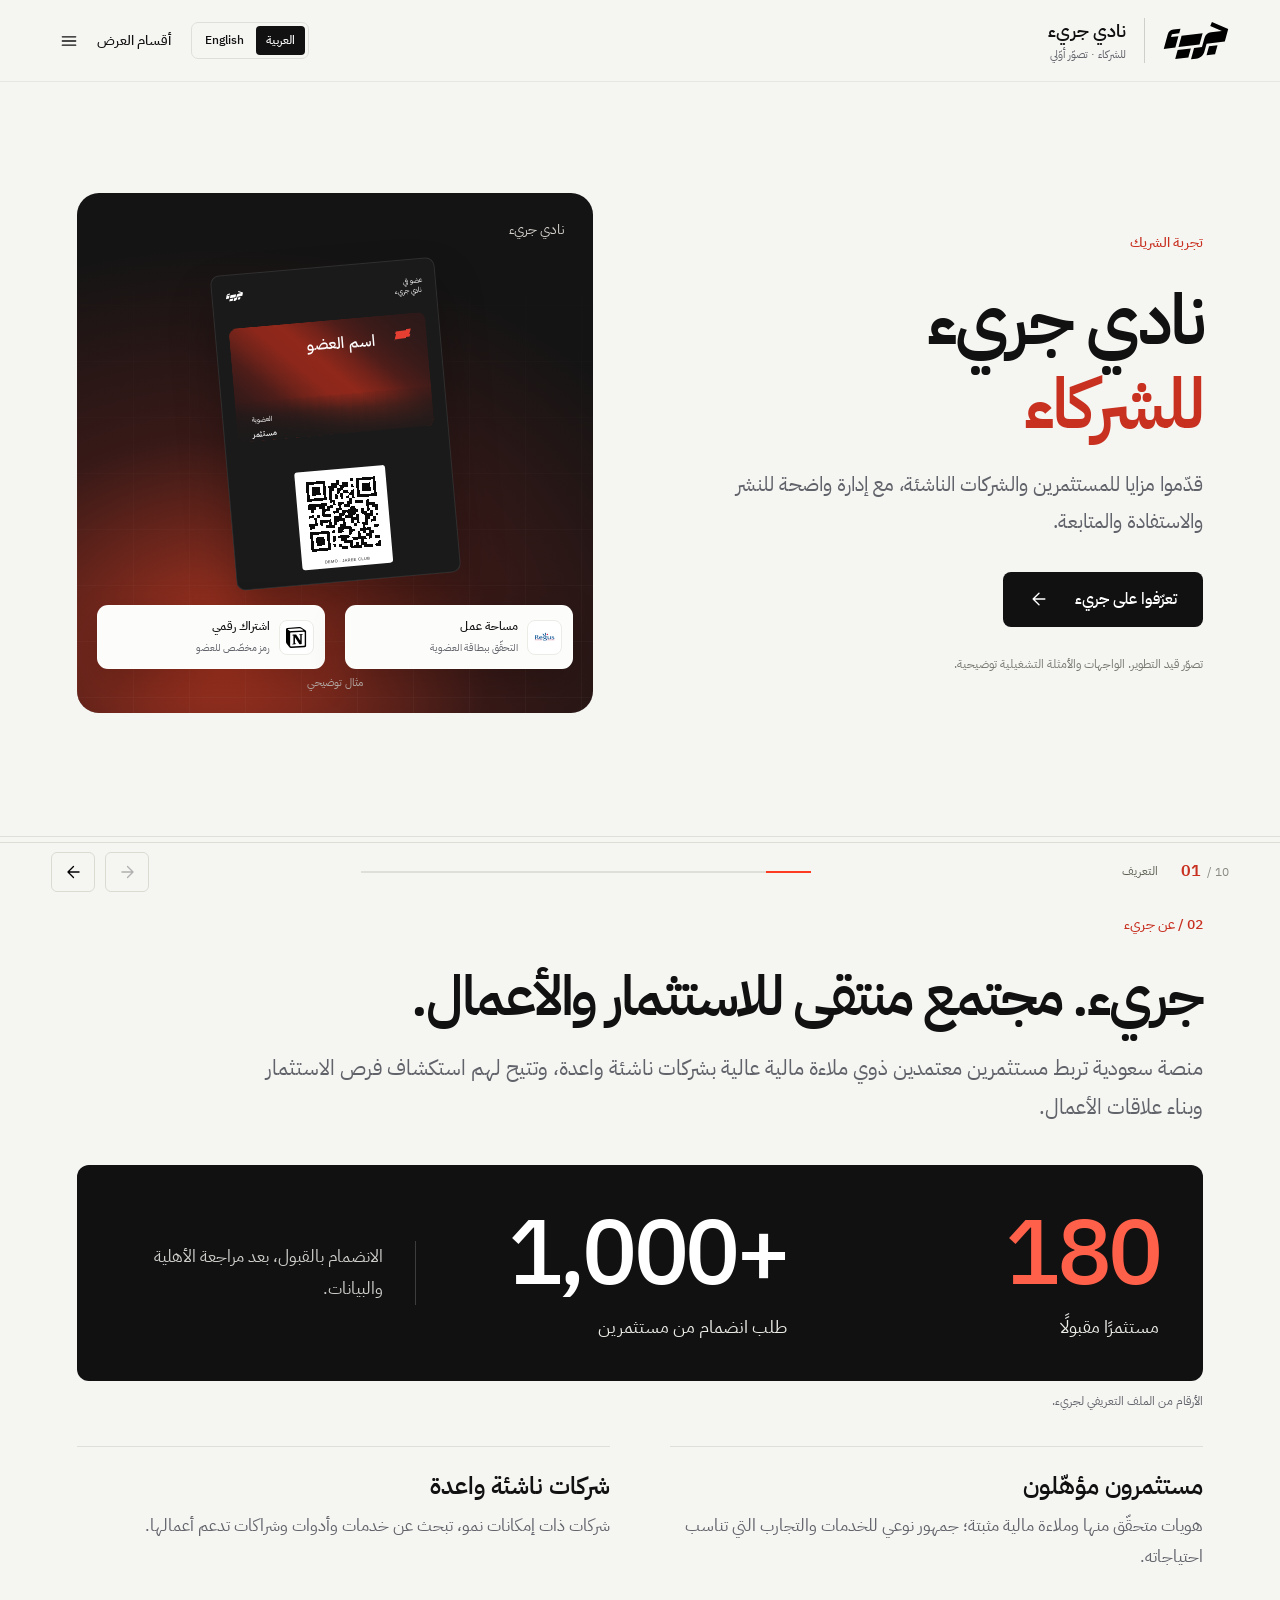
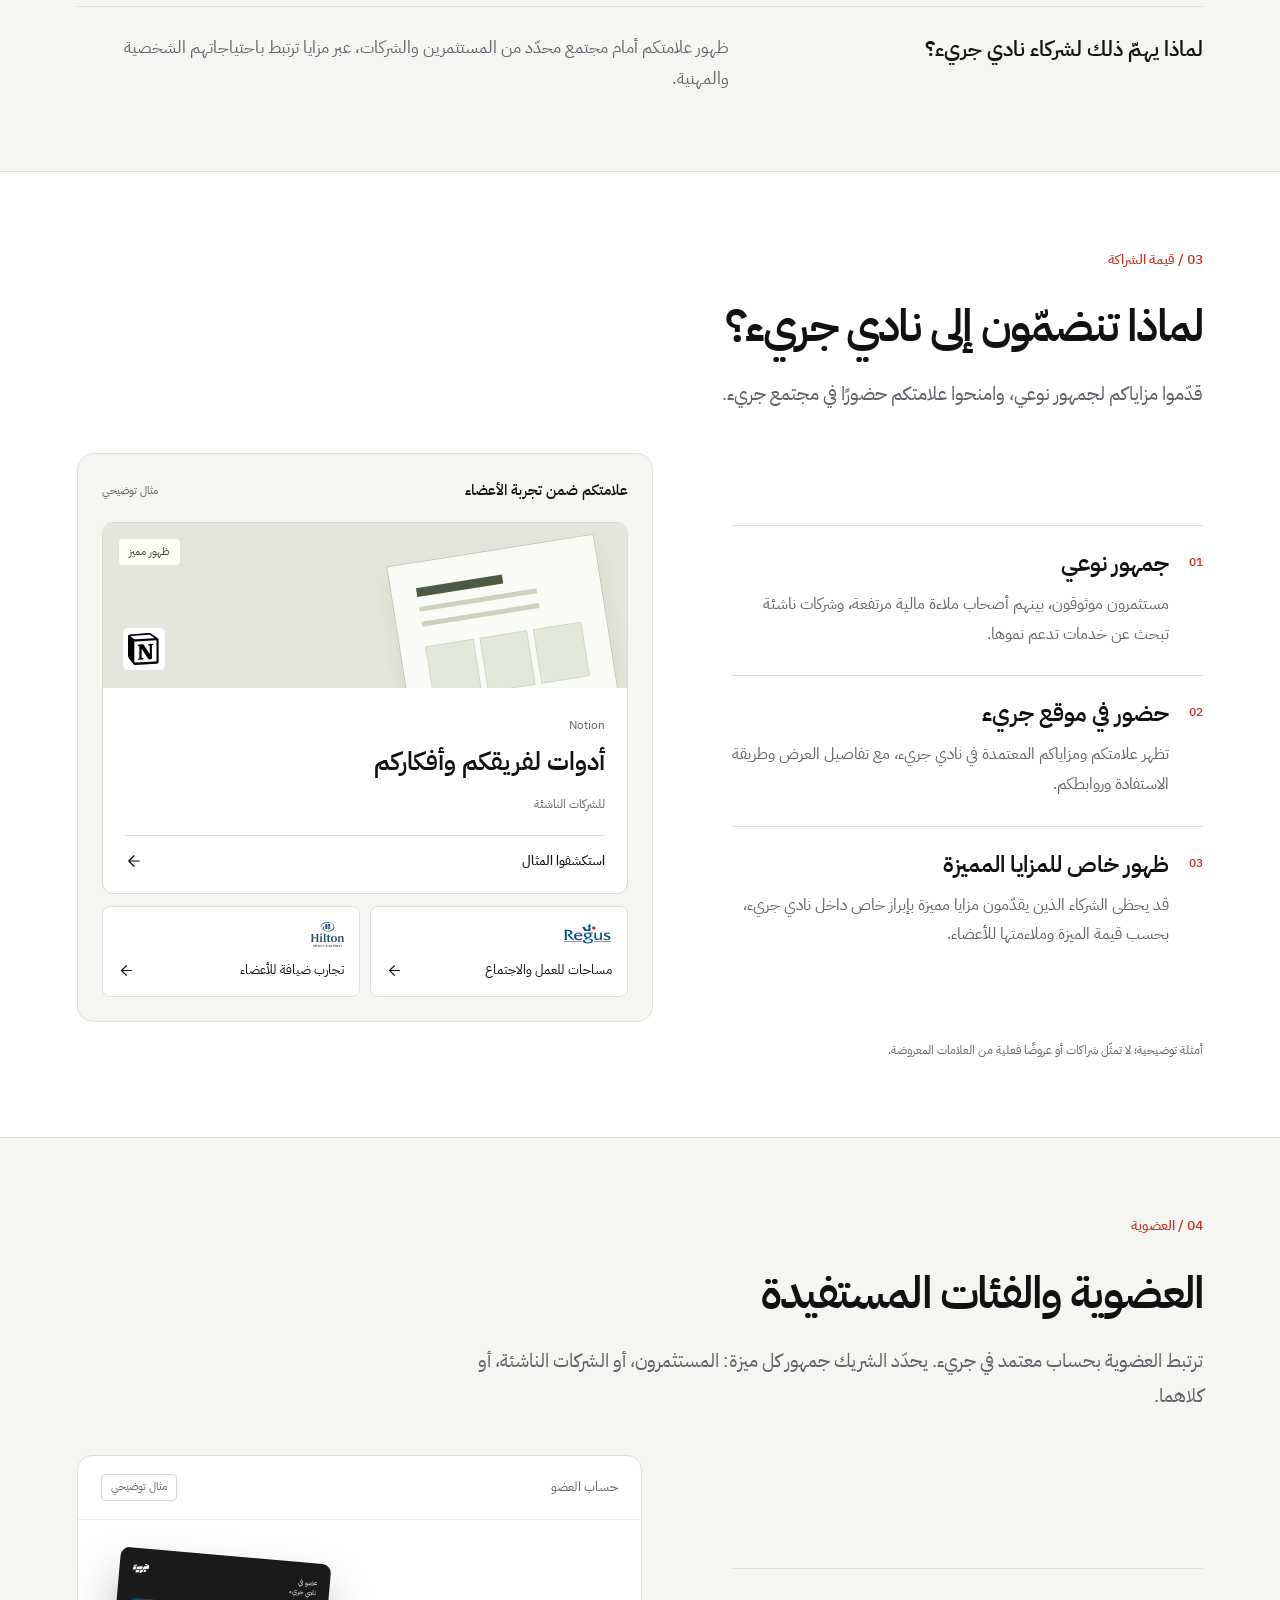
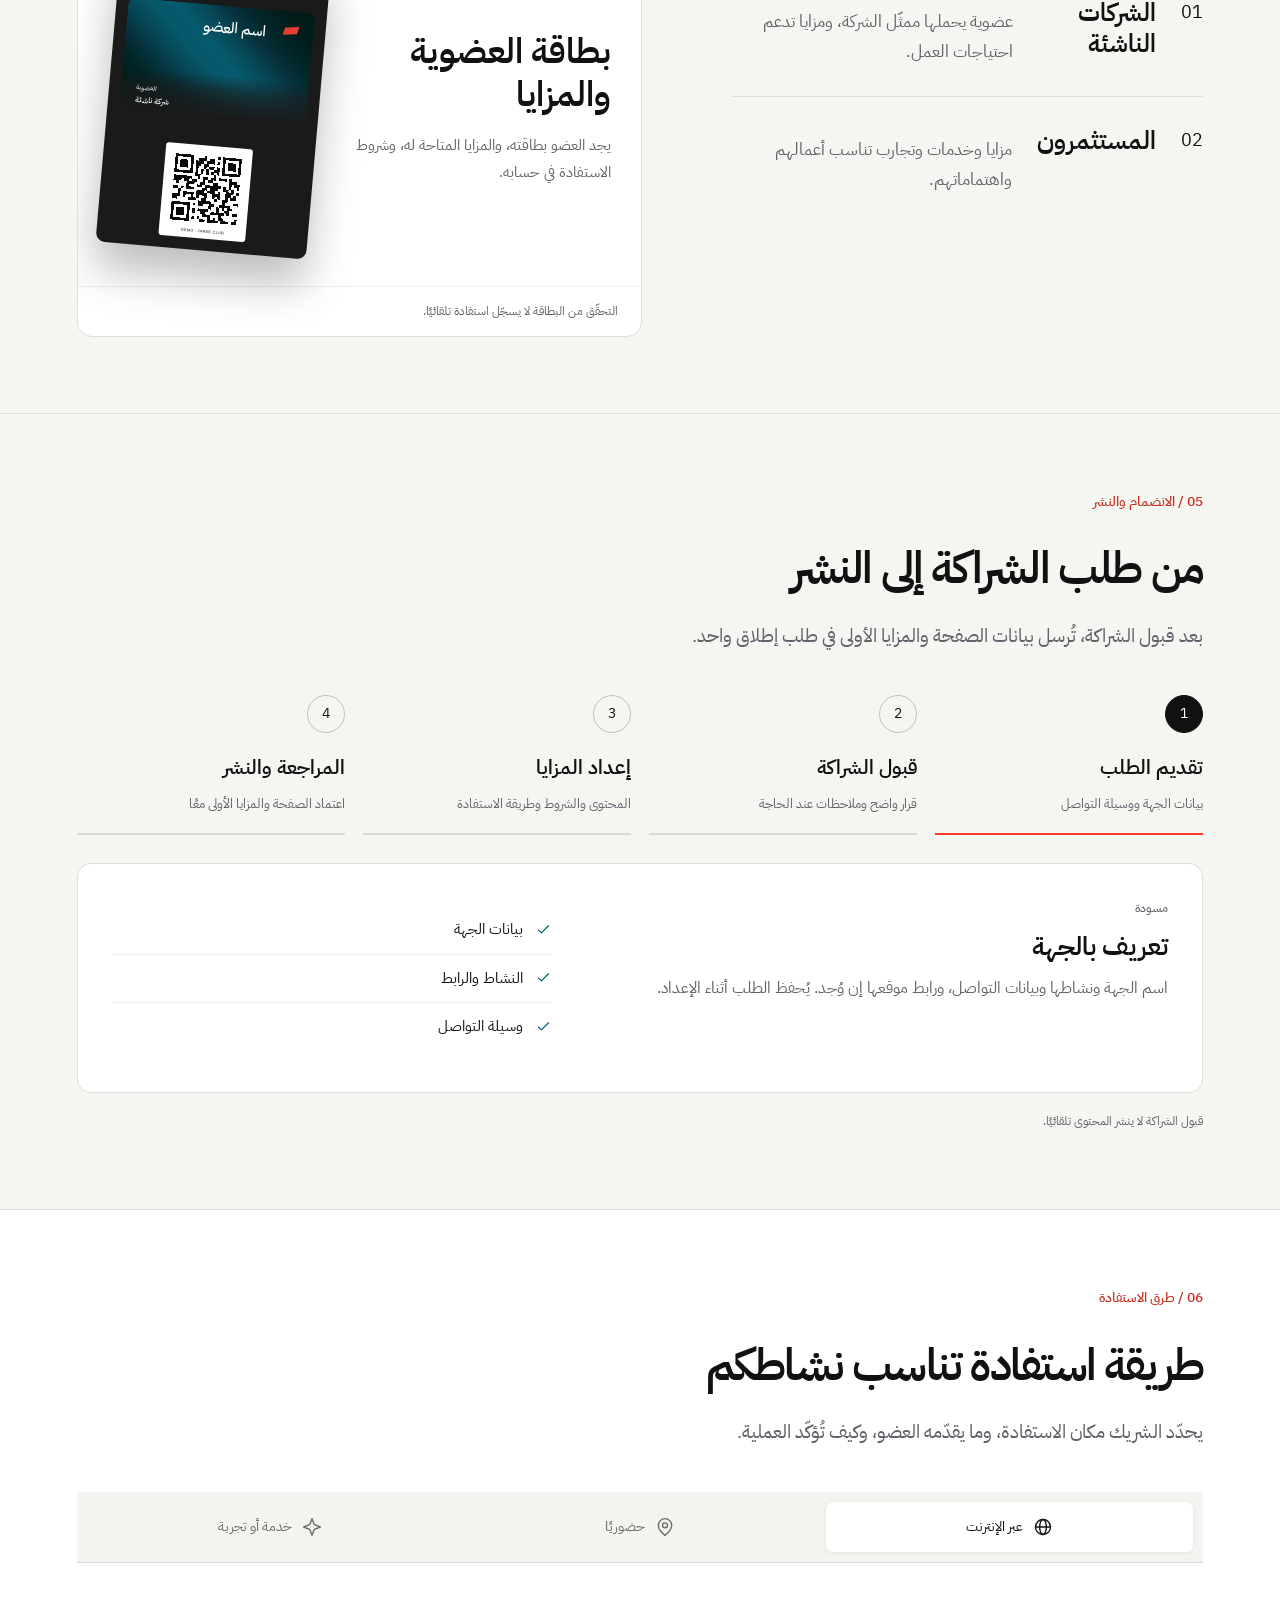
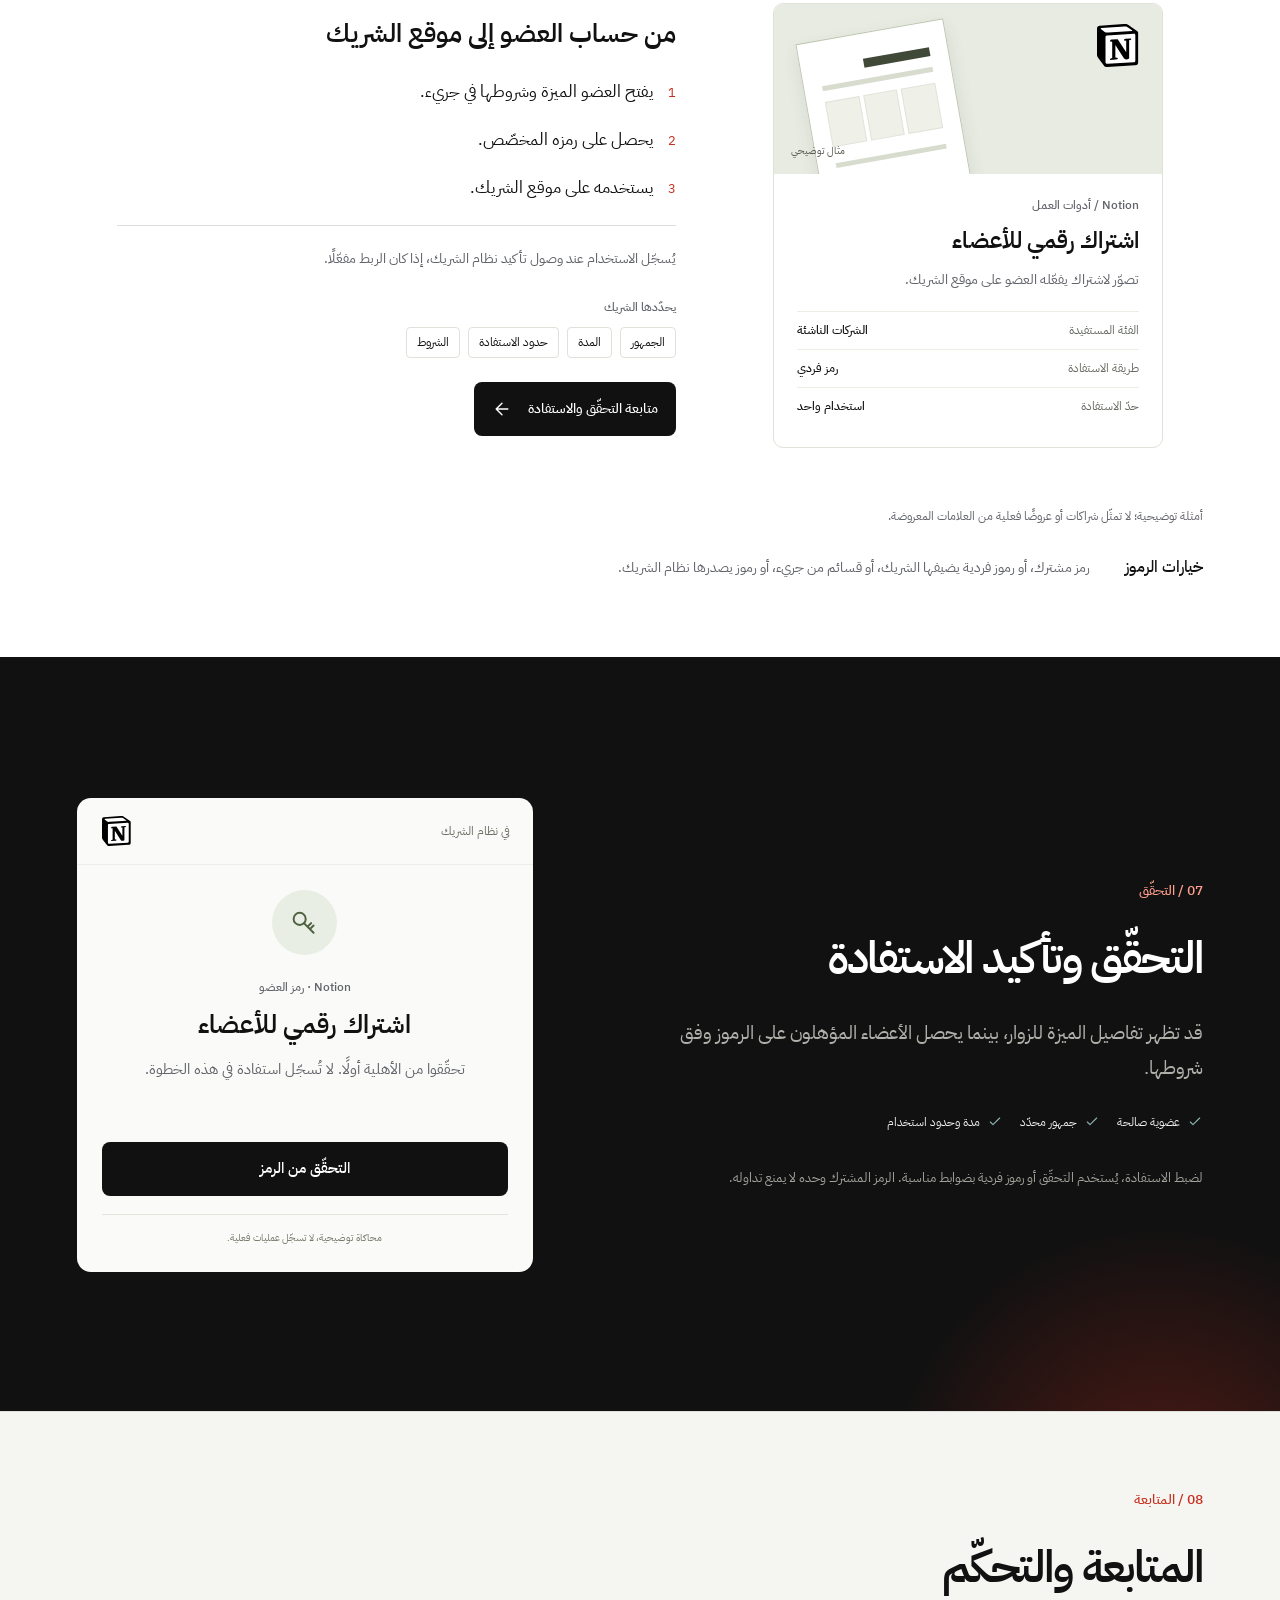
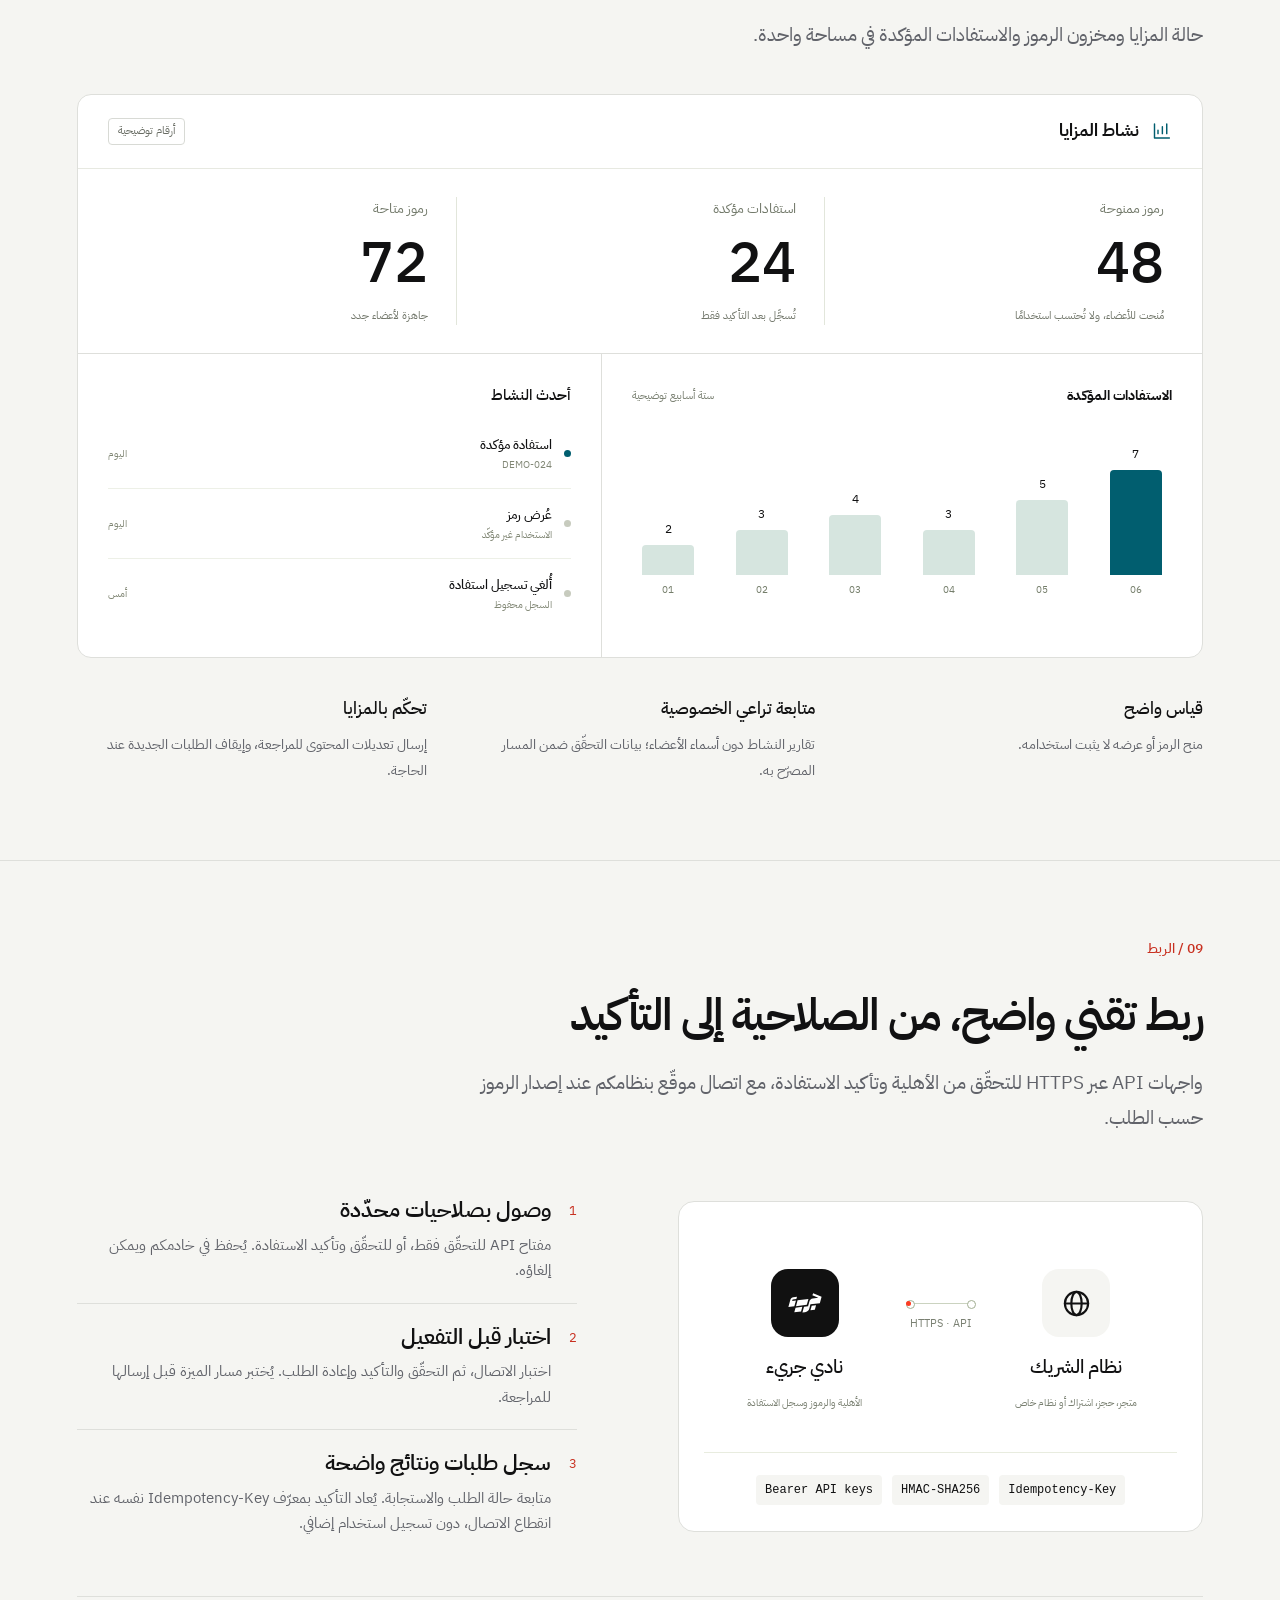
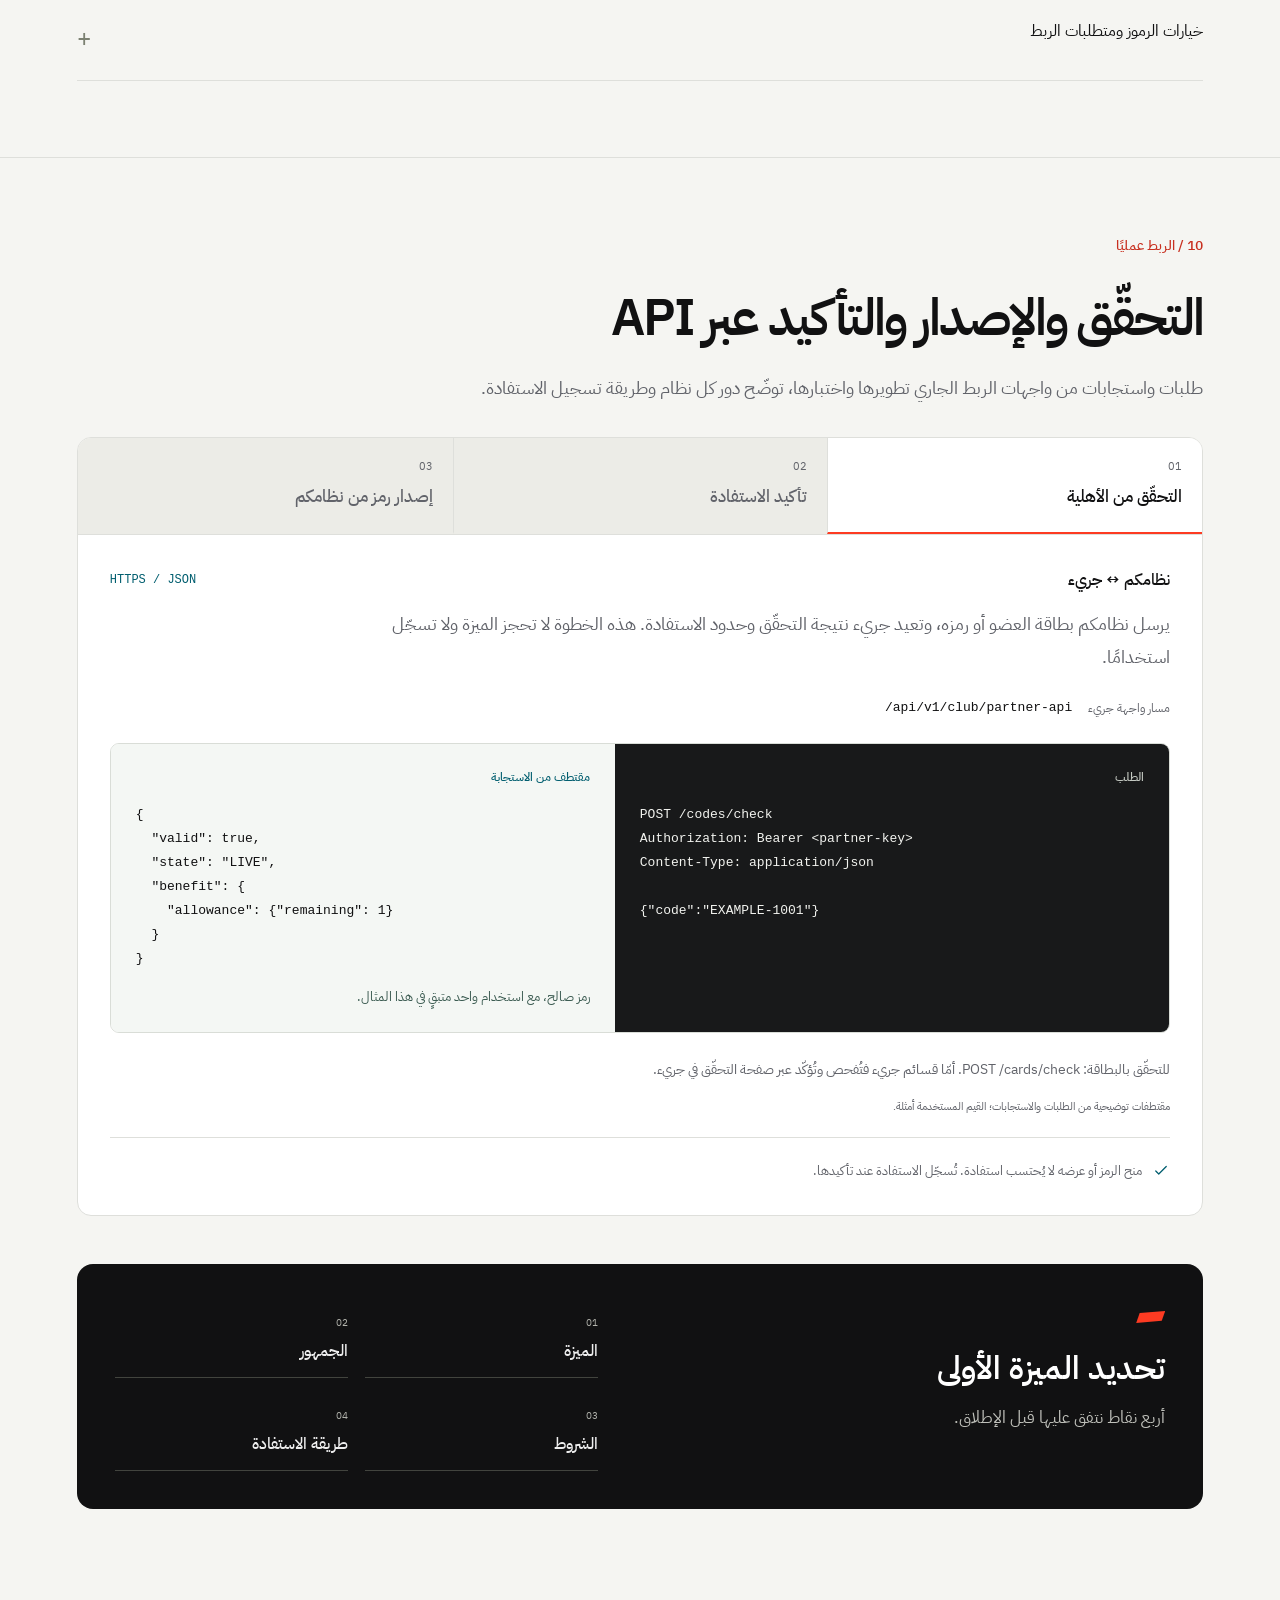
==== commit 4c340ea0: "Strengthen partner introduction and clarify integration APIs" ====
--- a/partners-v2/index.html
+++ b/partners-v2/index.html
@@ -40,7 +40,7 @@
 </div></header>
 <main id="main">
 <section class="chapter hero" id="intro" data-title="التعريف" aria-labelledby="intro-title">
-<div class="hero-copy reveal"><p class="eyebrow">تجربة الشريك</p><h1 id="intro-title">نادي جريء<br><span>للشركاء</span></h1><p class="lead">قدّموا مزايا للمستثمرين والشركات الناشئة، مع إدارة واضحة للنشر والاستفادة والمتابعة.</p><a class="button primary" href="#about">تعرّفوا على جريء<svg class="" aria-hidden="true"><use href="#i-arrow"/></svg></a><p class="concept-note">تصوّر قيد التطوير. الواجهات والأمثلة والأرقام توضيحية.</p></div>
+<div class="hero-copy reveal"><p class="eyebrow">تجربة الشريك</p><h1 id="intro-title">نادي جريء<br><span>للشركاء</span></h1><p class="lead">قدّموا مزايا للمستثمرين والشركات الناشئة، مع إدارة واضحة للنشر والاستفادة والمتابعة.</p><a class="button primary" href="#about">تعرّفوا على جريء<svg class="" aria-hidden="true"><use href="#i-arrow"/></svg></a><p class="concept-note">تصوّر قيد التطوير. الواجهات والأمثلة التشغيلية توضيحية.</p></div>
 <div class="hero-art reveal"><div class="art-grid"></div><div class="red-light"></div><div class="art-label">نادي جريء</div><div class="membership-card hero-card">
       <div class="card-top"><div>عضو في<br><b>نادي جريء</b></div><img src="assets/jaree-white.svg" alt=""></div>
       <div class="card-color "><strong>اسم العضو</strong><span>العضوية<b>مستثمر</b></span></div>
@@ -50,7 +50,7 @@
 <div class="floating-benefit regus-float"><span class="logo-tile"><img src="assets/regus.svg" alt="Regus"></span><div><b>مساحة عمل</b><small>التحقّق ببطاقة العضوية</small></div></div>
 <span class="art-foot">مثال توضيحي</span></div></section>
 <section class="chapter about" id="about" data-title="عن جريء" aria-labelledby="about-title">
-<div class="section-heading reveal"><p class="eyebrow">02 / عن جريء</p><h2 id="about-title">جريء، حيث تلتقي الشركات الناشئة بالمستثمرين</h2><p class="lead">جريء منصة سعودية تربط مجتمعًا منتقى من المستثمرين بشركات ناشئة واعدة، وتسهّل التعارف واستكشاف فرص الاستثمار.</p></div><div class="about-layout reveal"><div class="about-ecosystem"><span class="small-label">منصة سعودية</span><img class="about-logo" src="assets/jaree.svg" alt="جريء"><div class="ecosystem-audiences"><span>مستثمرون</span><i aria-hidden="true"></i><span>شركات ناشئة</span></div><div class="ecosystem-club"><b>نادي جريء</b><span>خدمات ومزايا وتجارب</span></div></div><div class="about-principles"><article><span>01</span><div><h3>مجتمع منتقى</h3><p>مستثمرون انضموا إلى جريء بعد مراجعة أهليتهم وبياناتهم.</p></div></article><article><span>02</span><div><h3>صلة مباشرة بالأعمال</h3><p>شركات ناشئة ومستثمرون يجمعهم الاهتمام بالنمو وبناء العلاقات.</p></div></article><article><span>03</span><div><h3>قيمة تتجاوز الاستثمار</h3><p>يضيف نادي جريء خدمات ومزايا وتجارب تناسب حياة الأعضاء وأعمالهم.</p></div></article></div></div></section>
+<div class="section-heading reveal"><p class="eyebrow">02 / عن جريء</p><h2 id="about-title">جريء. مجتمع منتقى للاستثمار والأعمال.</h2><p class="lead">منصة سعودية تربط مستثمرين معتمدين ذوي ملاءة مالية عالية بشركات ناشئة واعدة، وتتيح لهم استكشاف فرص الاستثمار وبناء علاقات الأعمال.</p></div><div class="about-proof reveal"><div class="admission-figures"><div class="admission-stat"><strong dir="ltr">180</strong><span>مستثمرًا مقبولًا</span></div><div class="admission-stat"><strong dir="ltr">1,000+</strong><span>طلب انضمام من مستثمرين</span></div><p class="admission-selection">الانضمام بالقبول، بعد مراجعة الأهلية والبيانات.</p></div><p class="source-note">الأرقام من الملف التعريفي لجريء.</p></div><div class="about-audiences reveal"><article><h3>مستثمرون مؤهّلون</h3><p>هويات متحقّق منها وملاءة مالية مثبتة؛ جمهور نوعي للخدمات والتجارب التي تناسب احتياجاته.</p></article><article><h3>شركات ناشئة واعدة</h3><p>شركات ذات إمكانات نمو، تبحث عن خدمات وأدوات وشراكات تدعم أعمالها.</p></article></div><div class="about-bridge reveal"><h3>لماذا يهمّ ذلك لشركاء نادي جريء؟</h3><p>ظهور علامتكم أمام مجتمع محدّد من المستثمرين والشركات، عبر مزايا ترتبط باحتياجاتهم الشخصية والمهنية.</p></div></section>
 <section class="chapter partner-value" id="value" data-title="قيمة الشراكة" aria-labelledby="value-title">
 <div class="section-heading reveal"><p class="eyebrow">03 / قيمة الشراكة</p><h2 id="value-title">لماذا تنضمّون إلى نادي جريء؟</h2><p class="lead">قدّموا مزاياكم لجمهور نوعي، وامنحوا علامتكم حضورًا في مجتمع جريء.</p></div><div class="value-layout reveal"><div class="partner-value-grid"><article><span class="value-number">01</span><div><h3>جمهور نوعي</h3><p>مستثمرون موثوقون، بينهم أصحاب ملاءة مالية مرتفعة، وشركات ناشئة تبحث عن خدمات تدعم نموها.</p></div></article><article><span class="value-number">02</span><div><h3>حضور في موقع جريء</h3><p>تظهر علامتكم ومزاياكم المعتمدة في نادي جريء، مع تفاصيل العرض وطريقة الاستفادة وروابطكم.</p></div></article><article><span class="value-number">03</span><div><h3>ظهور خاص للمزايا المميزة</h3><p>قد يحظى الشركاء الذين يقدّمون مزايا مميزة بإبراز خاص داخل نادي جريء، بحسب قيمة الميزة وملاءمتها للأعضاء.</p></div></article></div>
 <div class="brand-showcase"><div class="showcase-top"><b>علامتكم ضمن تجربة الأعضاء</b><span>مثال توضيحي</span></div><a class="featured-brand" href="#benefit" data-showcase="digital"><div class="featured-art"><div class="showcase-notebook"><i></i><i></i><i></i><div><span></span><span></span><span></span></div></div><img src="assets/notion.svg" alt="Notion"><span class="featured-tag">ظهور مميز</span></div><div class="featured-copy"><span>Notion</span><h3>أدوات لفريقكم وأفكاركم</h3><small>للشركات الناشئة</small><b>استكشفوا المثال<svg class="" aria-hidden="true"><use href="#i-arrow"/></svg></b></div></a><div class="secondary-brands"><a href="#benefit" data-showcase="venue"><img src="assets/regus.svg" alt="Regus"><span>مساحات للعمل والاجتماع</span><svg class="" aria-hidden="true"><use href="#i-arrow"/></svg></a><a href="#benefit" data-showcase="experience"><img src="assets/hilton.svg" alt="Hilton"><span>تجارب ضيافة للأعضاء</span><svg class="" aria-hidden="true"><use href="#i-arrow"/></svg></a></div></div></div><p class="brand-note">أمثلة توضيحية؛ لا تمثّل شراكات أو عروضًا فعلية من العلامات المعروضة.</p></section>
@@ -75,12 +75,22 @@
 <div class="section-heading reveal"><p class="eyebrow">08 / المتابعة</p><h2 id="insights-title">المتابعة والتحكّم</h2><p class="lead">حالة المزايا ومخزون الرموز والاستفادات المؤكدة في مساحة واحدة.</p></div><div class="dashboard-preview reveal"><div class="dashboard-header"><div><svg class="" aria-hidden="true"><use href="#i-chart"/></svg><b>نشاط المزايا</b></div><span class="outline-tag">أرقام توضيحية</span></div><div class="metrics"><div><span>رموز ممنوحة</span><strong id="metric-0">48</strong><small>مُنحت للأعضاء، ولا تُحتسب استخدامًا</small></div><div><span>استفادات مؤكدة</span><strong id="metric-1">24</strong><small>تُسجَّل بعد التأكيد فقط</small></div><div><span>رموز متاحة</span><strong id="metric-2">72</strong><small>جاهزة لأعضاء جدد</small></div></div><div class="dashboard-lower"><div class="chart-area"><div class="chart-title"><b>الاستفادات المؤكدة</b><span>ستة أسابيع توضيحية</span></div><div class="bar-chart" role="img" aria-label="الاستفادات المؤكدة: 2, 3, 4, 3, 5, 7"><div><span id="bar-value-0">2</span><i id="bar-0" style="--bar:25.0%"></i><small>01</small></div><div><span id="bar-value-1">3</span><i id="bar-1" style="--bar:37.5%"></i><small>02</small></div><div><span id="bar-value-2">4</span><i id="bar-2" style="--bar:50.0%"></i><small>03</small></div><div><span id="bar-value-3">3</span><i id="bar-3" style="--bar:37.5%"></i><small>04</small></div><div><span id="bar-value-4">5</span><i id="bar-4" style="--bar:62.5%"></i><small>05</small></div><div><span id="bar-value-5">7</span><i id="bar-5" style="--bar:87.5%"></i><small>06</small></div></div></div><div class="activity-example"><b>أحدث النشاط</b><div class="activity-row new-activity" id="new-activity" hidden><span class="event-dot"></span><div><b id="new-activity-title">استفادة مؤكدة</b><small id="new-activity-detail"></small></div><span>اليوم</span></div><div class="activity-row"><span class="event-dot "></span><div><b>استفادة مؤكدة</b><small><bdi>DEMO-024</bdi></small></div><span>اليوم</span></div><div class="activity-row"><span class="event-dot neutral-dot"></span><div><b>عُرض رمز</b><small><bdi>الاستخدام غير مؤكّد</bdi></small></div><span>اليوم</span></div><div class="activity-row"><span class="event-dot neutral-dot"></span><div><b>أُلغي تسجيل استفادة</b><small><bdi>السجل محفوظ</bdi></small></div><span>أمس</span></div></div></div></div>
 <div class="insight-principles reveal"><div><b>قياس واضح</b><p>منح الرمز أو عرضه لا يثبت استخدامه.</p></div><div><b>متابعة تراعي الخصوصية</b><p>تقارير النشاط دون أسماء الأعضاء؛ بيانات التحقّق ضمن المسار المصرّح به.</p></div><div><b>تحكّم بالمزايا</b><p>إرسال تعديلات المحتوى للمراجعة، وإيقاف الطلبات الجديدة عند الحاجة.</p></div></div></section>
 <section class="chapter connect" id="connect" data-title="الربط" aria-labelledby="connect-title">
-<div class="section-heading reveal"><p class="eyebrow">09 / الربط</p><h2 id="connect-title">الربط بحسب احتياجكم</h2><p class="lead">يمكن البدء بصفحة التحقّق في جريء، أو ربط نظام الشريك بعد التجهيز والاختبار.</p></div><div class="connection-layout reveal"><div class="connection-map"><div class="system-node"><span class="system-mark"><svg class="" aria-hidden="true"><use href="#i-globe"/></svg></span><b>نظام الشريك</b><small>متجر، حجز، اشتراك أو نظام خاص</small></div><div class="connection-line" aria-hidden="true"><i></i><span>ربط اختياري</span></div><div class="system-node jaree-node"><img src="assets/jaree-white.svg" alt="نادي جريء"><b>نادي جريء</b><small>العضوية والأهلية وسجل الاستفادة</small></div><div class="connection-functions"><span>التحقّق</span><span>إصدار الرموز</span><span>تأكيد الاستفادة</span></div></div><div class="connection-steps"><article><span>1</span><div><h3>تحديد نطاق الربط</h3><p>ما ينفّذه النظام، وما يتم عبر جريء.</p></div></article><article><span>2</span><div><h3>تجهيز الوصول واختباره</h3><p>صلاحيات محدّدة ومفاتيح قابلة للإلغاء.</p></div></article><article><span>3</span><div><h3>متابعة الطلبات والنتائج</h3><p>إعادة المحاولة دون تكرار العملية.</p></div></article></div></div>
-<details class="technical-detail reveal"><summary>متطلبات الربط<span aria-hidden="true">+</span></summary><div><p>تُحدّد نقاط الاتصال، وآلية إصدار الرموز والتأكيد، ومعالجة التعذّر بحسب إمكانات نظام الشريك. لا يفترض العرض ربطًا جاهزًا مع منصة محدّدة.</p></div></details>
+<div class="section-heading reveal"><p class="eyebrow">09 / الربط</p><h2 id="connect-title">ربط تقني واضح، من الصلاحية إلى التأكيد</h2><p class="lead">واجهات API عبر HTTPS للتحقّق من الأهلية وتأكيد الاستفادة، مع اتصال موقّع بنظامكم عند إصدار الرموز حسب الطلب.</p></div><div class="connection-layout reveal"><div class="connection-map"><div class="system-node"><span class="system-mark"><svg class="" aria-hidden="true"><use href="#i-globe"/></svg></span><b>نظام الشريك</b><small>متجر، حجز، اشتراك أو نظام خاص</small></div><div class="connection-line" aria-hidden="true"><i></i><span>HTTPS · API</span></div><div class="system-node jaree-node"><img src="assets/jaree-white.svg" alt="نادي جريء"><b>نادي جريء</b><small>الأهلية والرموز وسجل الاستفادة</small></div><div class="connection-functions"><span>Bearer API keys</span><span>HMAC-SHA256</span><span>Idempotency-Key</span></div></div><div class="connection-steps"><article><span>1</span><div><h3>وصول بصلاحيات محدّدة</h3><p>مفتاح API للتحقّق فقط، أو للتحقّق وتأكيد الاستفادة. يُحفظ في خادمكم ويمكن إلغاؤه.</p></div></article><article><span>2</span><div><h3>اختبار قبل التفعيل</h3><p>اختبار الاتصال، ثم التحقّق والتأكيد وإعادة الطلب. يُختبر مسار الميزة قبل إرسالها للمراجعة.</p></div></article><article><span>3</span><div><h3>سجل طلبات ونتائج واضحة</h3><p>متابعة حالة الطلب والاستجابة. يُعاد التأكيد بمعرّف Idempotency-Key نفسه عند انقطاع الاتصال، دون تسجيل استخدام إضافي.</p></div></article></div></div>
+<details class="technical-detail reveal"><summary>خيارات الرموز ومتطلبات الربط<span aria-hidden="true">+</span></summary><div><p>يمكن رفع رموزكم الجاهزة بملف CSV، أو إعداد عنوان HTTPS لإصدارها من نظامكم عند الطلب. استقبال طلبات الإصدار يتطلّب التحقّق من توقيع HMAC-SHA256. لا يلزم API لاستخدام صفحة التحقّق في جريء، ولا يفترض هذا العرض وجود موصّل جاهز لمنصة تجارية محدّدة.</p></div></details>
 </section>
 <section class="chapter scenarios" id="scenarios" data-title="الربط عمليًا" aria-labelledby="scenarios-title">
-<div class="section-heading reveal"><p class="eyebrow">10 / الربط عمليًا</p><h2 id="scenarios-title">كيف يعمل الربط؟</h2><p class="lead">يتحدّد الربط بحسب طريقة تقديم الميزة وما يديره نظامكم. ثلاثة تصوّرات يمكن تكييفها مع تجربة الشريك.</p></div><div class="scenario-workspace reveal"><div class="scenario-tabs" role="tablist" aria-label="كيف يعمل الربط؟"><button role="tab" id="scenario-tab-verify" data-scenario="verify" aria-selected="true" aria-controls="scenario-panel" tabindex="0"><span>01</span>التحقّق داخل نظامكم</button><button role="tab" id="scenario-tab-stock" data-scenario="stock" aria-selected="false" aria-controls="scenario-panel" tabindex="-1"><span>02</span>توزيع رموزكم الجاهزة</button><button role="tab" id="scenario-tab-issue" data-scenario="issue" aria-selected="false" aria-controls="scenario-panel" tabindex="-1"><span>03</span>إصدار رمز عند الطلب</button></div><div id="scenario-panel" role="tabpanel" aria-labelledby="scenario-tab-verify"><p id="scenario-body">يتحقّق نظامكم من أهلية العضو عبر جريء، ثم يرسل تأكيد الاستفادة بعد تقديم الميزة.</p><ol class="scenario-flow" id="scenario-flow"><li><span>01</span><b>بطاقة العضوية</b></li><li><span>02</span><b>تحقّق الأهلية</b></li><li><span>03</span><b>تأكيد من نظامكم</b></li><li><span>04</span><b>تحديث سجل الاستفادة</b></li></ol><p class="scenario-note"><svg class="" aria-hidden="true"><use href="#i-check"/></svg>طلب الرمز أو عرضه لا يُحتسب استفادة. تُسجّل الاستفادة بعد تأكيدها.</p></div></div>
+<div class="section-heading reveal"><p class="eyebrow">10 / الربط عمليًا</p><h2 id="scenarios-title">التحقّق والإصدار والتأكيد عبر API</h2><p class="lead">طلبات واستجابات من واجهات الربط الجاري تطويرها واختبارها، توضّح دور كل نظام وطريقة تسجيل الاستفادة.</p></div><div class="scenario-workspace reveal"><div class="scenario-tabs" role="tablist" aria-label="التحقّق والإصدار والتأكيد عبر API"><button role="tab" id="scenario-tab-verify" data-scenario="verify" aria-selected="true" aria-controls="scenario-panel" tabindex="0"><span>01</span>التحقّق من الأهلية</button><button role="tab" id="scenario-tab-confirm" data-scenario="confirm" aria-selected="false" aria-controls="scenario-panel" tabindex="-1"><span>02</span>تأكيد الاستفادة</button><button role="tab" id="scenario-tab-issue" data-scenario="issue" aria-selected="false" aria-controls="scenario-panel" tabindex="-1"><span>03</span>إصدار رمز من نظامكم</button></div><div id="scenario-panel" role="tabpanel" aria-labelledby="scenario-tab-verify"><div class="technical-flow-heading"><span id="scenario-direction">نظامكم ↔ جريء</span><span class="transport-label" dir="ltr">HTTPS / JSON</span></div><p id="scenario-body">يرسل نظامكم بطاقة العضو أو رمزه، وتعيد جريء نتيجة التحقّق وحدود الاستفادة. هذه الخطوة لا تحجز الميزة ولا تسجّل استخدامًا.</p><div class="api-base"><span>مسار واجهة جريء</span><code dir="ltr">/api/v1/club/partner-api</code></div><div class="api-exchange"><div class="api-request"><span>الطلب</span><pre dir="ltr"><code id="scenario-request">POST /codes/check
+Authorization: Bearer &lt;partner-key&gt;
+Content-Type: application/json
+
+{&quot;code&quot;:&quot;EXAMPLE-1001&quot;}</code></pre></div><div class="api-response"><span>مقتطف من الاستجابة</span><pre dir="ltr"><code id="scenario-response">{
+  &quot;valid&quot;: true,
+  &quot;state&quot;: &quot;LIVE&quot;,
+  &quot;benefit&quot;: {
+    &quot;allowance&quot;: {&quot;remaining&quot;: 1}
+  }
+}</code></pre><p id="scenario-outcome">رمز صالح، مع استخدام واحد متبقٍ في هذا المثال.</p></div></div><p id="scenario-detail">للتحقّق بالبطاقة: POST /cards/check. أمّا قسائم جريء فتُفحص وتُؤكّد عبر صفحة التحقّق في جريء.</p><small class="technical-example-note">مقتطفات توضيحية من الطلبات والاستجابات؛ القيم المستخدمة أمثلة.</small><p class="scenario-note"><svg class="" aria-hidden="true"><use href="#i-check"/></svg>منح الرمز أو عرضه لا يُحتسب استفادة. تُسجّل الاستفادة عند تأكيدها.</p></div></div>
 <div class="closing-panel reveal"><div><span class="dash"></span><h3>تحديد الميزة الأولى</h3><p>أربع نقاط نتفق عليها قبل الإطلاق.</p></div><div class="closing-labels"><span>01 <b>الميزة</b></span><span>02 <b>الجمهور</b></span><span>03 <b>الشروط</b></span><span>04 <b>طريقة الاستفادة</b></span></div></div></section>
 </main><footer class="presentation-controls" aria-label="أقسام العرض"><span class="progress-label"><span class="progress-count" dir="ltr"><b id="current-number">01</b> / 10</span><span id="current-title">التعريف</span></span><div class="progress-track" aria-hidden="true"><span id="progress-fill"></span></div><div class="chapter-buttons"><button id="previous" aria-label="القسم السابق" disabled><svg class="reverse" aria-hidden="true"><use href="#i-arrow"/></svg></button><button id="next-chapter" aria-label="القسم التالي"><svg class="" aria-hidden="true"><use href="#i-arrow"/></svg></button></div></footer>
-<script type="application/json" id="presentation-copy">{"lang": "ar", "dir": "rtl", "title": "نادي جريء | تجربة الشريك", "description": "تعرّفوا على رحلة الشريك في نادي جريء: الانضمام، وطرح المزايا، والاستفادة، والمتابعة، والربط.", "ui": {"club": "نادي جريء", "partners": "للشركاء", "concept": "تصوّر أوّلي", "menu": "أقسام العرض", "skip": "انتقل إلى المحتوى", "pause": "إيقاف الحركة", "play": "تشغيل الحركة", "fullscreen": "ملء الشاشة", "exitFullscreen": "الخروج من ملء الشاشة", "previous": "القسم السابق", "next": "القسم التالي", "home": "بداية العرض", "language": "English", "alternate": "en.html", "nextLabel": "التالي", "backTop": "العودة إلى البداية", "example": "مثال توضيحي", "figures": "أرقام توضيحية", "brandNote": "أمثلة توضيحية؛ لا تمثّل شراكات أو عروضًا فعلية من العلامات المعروضة.", "continue": "متابعة التجربة", "memberName": "اسم العضو", "memberOf": "عضو في", "membership": "العضوية", "investor": "مستثمر", "startup": "شركة ناشئة", "download": "نسخة PDF", "reducedMotion": "الحركة مخفّفة بحسب إعداد جهازك"}, "nav": ["التعريف", "عن جريء", "قيمة الشراكة", "العضوية", "الانضمام والنشر", "طرق الاستفادة", "التحقّق", "المتابعة", "الربط", "الربط عمليًا"], "intro": {"eyebrow": "تجربة الشريك", "heading": ["نادي جريء", "للشركاء"], "lead": "قدّموا مزايا للمستثمرين والشركات الناشئة، مع إدارة واضحة للنشر والاستفادة والمتابعة.", "action": "تعرّفوا على جريء", "note": "تصوّر قيد التطوير. الواجهات والأمثلة والأرقام توضيحية.", "float1": ["اشتراك رقمي", "رمز مخصّص للعضو"], "float2": ["مساحة عمل", "التحقّق ببطاقة العضوية"]}, "members": {"title": "العضوية والفئات المستفيدة", "lead": "ترتبط العضوية بحساب معتمد في جريء. يحدّد الشريك جمهور كل ميزة: المستثمرون، أو الشركات الناشئة، أو كلاهما.", "groups": [["الشركات الناشئة", "عضوية يحملها ممثّل الشركة، ومزايا تدعم احتياجات العمل."], ["المستثمرون", "مزايا وخدمات وتجارب تناسب أعمالهم واهتماماتهم."]], "window": "حساب العضو", "heading": "بطاقة العضوية والمزايا", "body": "يجد العضو بطاقته، والمزايا المتاحة له، وشروط الاستفادة في حسابه.", "foot": "التحقّق من البطاقة لا يسجّل استفادة تلقائيًا.", "next": "الانضمام وإطلاق المزايا"}, "join": {"title": "من طلب الشراكة إلى النشر", "lead": "بعد قبول الشراكة، تُرسل بيانات الصفحة والمزايا الأولى في طلب إطلاق واحد.", "stages": [{"name": "تقديم الطلب", "summary": "بيانات الجهة ووسيلة التواصل", "title": "تعريف بالجهة", "body": "اسم الجهة ونشاطها وبيانات التواصل، ورابط موقعها إن وُجد. يُحفظ الطلب أثناء الإعداد.", "status": "مسودة", "rows": ["بيانات الجهة", "النشاط والرابط", "وسيلة التواصل"]}, {"name": "قبول الشراكة", "summary": "قرار واضح وملاحظات عند الحاجة", "title": "مراجعة طلب الشراكة", "body": "تراجع جريء الطلب. يظهر القرار في الحساب، وتُوضّح التعديلات المطلوبة عند الحاجة.", "status": "قيد المراجعة", "rows": ["مراجعة البيانات", "قرار الشراكة", "ملاحظات محدّدة"]}, {"name": "إعداد المزايا", "summary": "المحتوى والشروط وطريقة الاستفادة", "title": "إعداد طلب الإطلاق", "body": "يُضيف الشريك نبذة العلامة والصور والمزايا، ويعاينها قبل الإرسال.", "status": "قيد الإعداد", "rows": ["الصفحة والصور", "المزايا والشروط", "معاينة المحتوى"]}, {"name": "المراجعة والنشر", "summary": "اعتماد الصفحة والمزايا الأولى معًا", "title": "إطلاق المحتوى المعتمد", "body": "تراجع جريء طلب الإطلاق. تُنشر الصفحة والمزايا الأولى معًا بعد الموافقة.", "status": "بانتظار الاعتماد", "rows": ["طلب إطلاق واحد", "مراجعة جريء", "نشر النسخة المعتمدة"]}], "foot": "قبول الشراكة لا ينشر المحتوى تلقائيًا.", "next": "استعراض طرق الاستفادة"}, "benefit": {"title": "طريقة استفادة تناسب نشاطكم", "lead": "يحدّد الشريك مكان الاستفادة، وما يقدّمه العضو، وكيف تُؤكّد العملية.", "tabs": ["عبر الإنترنت", "حضوريًا", "خدمة أو تجربة"], "audience": "الفئة المستفيدة", "method": "طريقة الاستفادة", "controls": "يحدّدها الشريك", "controlLabels": ["الجمهور", "المدة", "حدود الاستفادة", "الشروط"], "codeTitle": "خيارات الرموز", "codeBody": "رمز مشترك، أو رموز فردية يضيفها الشريك، أو قسائم من جريء، أو رموز يصدرها نظام الشريك.", "action": "متابعة التحقّق والاستفادة", "methods": [{"id": "digital", "brand": "Notion", "category": "أدوات العمل", "title": "اشتراك رقمي للأعضاء", "body": "تصوّر لاشتراك يفعّله العضو على موقع الشريك.", "audience": "الشركات الناشئة", "method": "رمز فردي", "heading": "من حساب العضو إلى موقع الشريك", "steps": ["يفتح العضو الميزة وشروطها في جريء.", "يحصل على رمزه المخصّص.", "يستخدمه على موقع الشريك."], "note": "يُسجّل الاستخدام عند وصول تأكيد نظام الشريك، إذا كان الربط مفعّلًا.", "token": "رمز العضو", "verify": "التحقّق من الرمز", "unit": "استخدام واحد", "remaining": "0", "remainingLabel": "المتبقي", "verification": "رمز صالح وعضو مؤهل. لم تُسجّل استفادة بعد.", "place": "في نظام الشريك"}, {"id": "venue", "brand": "Regus", "category": "مساحات العمل", "title": "يومان في مساحة عمل", "body": "تصوّر لميزة تُستخدم في المواقع التي يحدّدها الشريك.", "audience": "الشركات الناشئة", "method": "بطاقة العضوية", "heading": "التحقّق عند الاستفادة", "steps": ["يراجع العضو المواقع والشروط.", "يعرض بطاقته للتحقّق من أهليته.", "يؤكّد موظف مخوَّل الاستفادة."], "note": "يمكن البدء بصفحة التحقّق في جريء دون ربط تقني.", "token": "بطاقة العضوية", "verify": "التحقّق من العضوية", "unit": "يومان", "remaining": "1", "remainingLabel": "الأيام المتبقية", "verification": "عضوية صالحة وميزة متاحة. المتبقي يومان، ولم تُسجّل استفادة.", "place": "في صفحة التحقّق من جريء"}, {"id": "experience", "brand": "Hilton", "category": "الضيافة والتجارب", "title": "تجربة ضيافة للأعضاء", "body": "تصوّر لتجربة مختارة وفق شروط الشريك والتوفّر.", "audience": "المستثمرون والشركات الناشئة", "method": "قسيمة من جريء", "heading": "قسيمة تُقدّم عند الاستفادة", "steps": ["يراجع العضو التجربة وشروط الحجز.", "يحصل على قسيمته من جريء.", "تُفحص القسيمة ثم تُؤكّد الاستفادة."], "note": "الحصول على القسيمة لا يعني استخدامها.", "token": "قسيمة العضو", "verify": "التحقّق من القسيمة", "unit": "استخدام واحد", "remaining": "0", "remainingLabel": "المتبقي", "verification": "قسيمة صالحة وعضو مؤهل. لم تُسجّل استفادة بعد.", "place": "في صفحة التحقّق من جريء"}], "limit": "حدّ الاستفادة"}, "trust": {"title": "التحقّق وتأكيد الاستفادة", "lead": "قد تظهر تفاصيل الميزة للزوار، بينما يحصل الأعضاء المؤهلون على الرموز وفق شروطها.", "rules": ["عضوية صالحة", "جمهور محدّد", "مدة وحدود استخدام"], "note": "لضبط الاستفادة، يُستخدم التحقّق أو رموز فردية بضوابط مناسبة. الرمز المشترك وحده لا يمنع تداوله.", "demo": "تجربة الاستفادة", "initial": "تحقّقوا من الأهلية أولًا. لا تُسجّل استفادة في هذه الخطوة.", "eligible": "مؤهل للاستفادة", "confirm": "تأكيد الاستفادة", "confirmed": "تم تسجيل الاستفادة", "result": "حُدّث المتبقي وأُضيفت العملية إلى سجل النشاط.", "repeat": "إعادة طلب التأكيد", "repeated": "العملية مسجّلة مسبقًا", "repeatNote": "أُعيدت النتيجة نفسها دون تسجيل استخدام إضافي.", "reset": "بدء التجربة من جديد", "seeActivity": "عرض العملية في السجل", "demoNote": "محاكاة توضيحية، لا تسجّل عمليات فعلية.", "reference": "مرجع العملية"}, "insights": {"title": "المتابعة والتحكّم", "lead": "حالة المزايا ومخزون الرموز والاستفادات المؤكدة في مساحة واحدة.", "dashboard": "نشاط المزايا", "metrics": [["رموز ممنوحة", "مُنحت للأعضاء، ولا تُحتسب استخدامًا"], ["استفادات مؤكدة", "تُسجَّل بعد التأكيد فقط"], ["رموز متاحة", "جاهزة لأعضاء جدد"]], "chart": "الاستفادات المؤكدة", "period": "ستة أسابيع توضيحية", "history": "أحدث النشاط", "today": "اليوم", "yesterday": "أمس", "rows": [["استفادة مؤكدة", "DEMO-024"], ["عُرض رمز", "الاستخدام غير مؤكّد"], ["أُلغي تسجيل استفادة", "السجل محفوظ"]], "newRow": "من التجربة التوضيحية", "principles": [["قياس واضح", "منح الرمز أو عرضه لا يثبت استخدامه."], ["متابعة تراعي الخصوصية", "تقارير النشاط دون أسماء الأعضاء؛ بيانات التحقّق ضمن المسار المصرّح به."], ["تحكّم بالمزايا", "إرسال تعديلات المحتوى للمراجعة، وإيقاف الطلبات الجديدة عند الحاجة."]], "next": "استعراض خيارات الربط"}, "connect": {"title": "الربط بحسب احتياجكم", "lead": "يمكن البدء بصفحة التحقّق في جريء، أو ربط نظام الشريك بعد التجهيز والاختبار.", "system": "نظام الشريك", "systemNote": "متجر، حجز، اشتراك أو نظام خاص", "clubNote": "العضوية والأهلية وسجل الاستفادة", "optional": "ربط اختياري", "functions": ["التحقّق", "إصدار الرموز", "تأكيد الاستفادة"], "steps": [["تحديد نطاق الربط", "ما ينفّذه النظام، وما يتم عبر جريء."], ["تجهيز الوصول واختباره", "صلاحيات محدّدة ومفاتيح قابلة للإلغاء."], ["متابعة الطلبات والنتائج", "إعادة المحاولة دون تكرار العملية."]], "detailTitle": "متطلبات الربط", "detail": "تُحدّد نقاط الاتصال، وآلية إصدار الرموز والتأكيد، ومعالجة التعذّر بحسب إمكانات نظام الشريك. لا يفترض العرض ربطًا جاهزًا مع منصة محدّدة.", "closing": "تحديد الميزة الأولى", "closingBody": "أربع نقاط نتفق عليها قبل الإطلاق.", "closingLabels": ["الميزة", "الجمهور", "الشروط", "طريقة الاستفادة"]}, "value": {"title": "لماذا تنضمّون إلى نادي جريء؟", "lead": "قدّموا مزاياكم لجمهور نوعي، وامنحوا علامتكم حضورًا في مجتمع جريء.", "items": [["جمهور نوعي", "مستثمرون موثوقون، بينهم أصحاب ملاءة مالية مرتفعة، وشركات ناشئة تبحث عن خدمات تدعم نموها."], ["حضور في موقع جريء", "تظهر علامتكم ومزاياكم المعتمدة في نادي جريء، مع تفاصيل العرض وطريقة الاستفادة وروابطكم."], ["ظهور خاص للمزايا المميزة", "قد يحظى الشركاء الذين يقدّمون مزايا مميزة بإبراز خاص داخل نادي جريء، بحسب قيمة الميزة وملاءمتها للأعضاء."]], "next": "تعرّفوا على أعضاء نادي جريء", "showcase": {"title": "علامتكم ضمن تجربة الأعضاء", "body": "تظهر علامتكم ضمن المزايا المعتمدة، مع محتوى يوضح قيمتها وطريقة الاستفادة منها. وقد تحظى المزايا الأبرز بمساحة ظهور خاصة.", "featured": "ظهور مميز", "view": "استكشفوا المثال", "notion": "أدوات لفريقكم وأفكاركم", "regus": "مساحات للعمل والاجتماع", "hilton": "تجارب ضيافة للأعضاء", "audience": "للشركات الناشئة"}}, "about": {"title": "جريء، حيث تلتقي الشركات الناشئة بالمستثمرين", "lead": "جريء منصة سعودية تربط مجتمعًا منتقى من المستثمرين بشركات ناشئة واعدة، وتسهّل التعارف واستكشاف فرص الاستثمار.", "items": [["مجتمع منتقى", "مستثمرون انضموا إلى جريء بعد مراجعة أهليتهم وبياناتهم."], ["صلة مباشرة بالأعمال", "شركات ناشئة ومستثمرون يجمعهم الاهتمام بالنمو وبناء العلاقات."], ["قيمة تتجاوز الاستثمار", "يضيف نادي جريء خدمات ومزايا وتجارب تناسب حياة الأعضاء وأعمالهم."]], "investors": "مستثمرون", "startups": "شركات ناشئة", "club": "خدمات ومزايا وتجارب", "platform": "منصة سعودية"}, "scenarios": {"title": "كيف يعمل الربط؟", "lead": "يتحدّد الربط بحسب طريقة تقديم الميزة وما يديره نظامكم. ثلاثة تصوّرات يمكن تكييفها مع تجربة الشريك.", "note": "طلب الرمز أو عرضه لا يُحتسب استفادة. تُسجّل الاستفادة بعد تأكيدها.", "items": [{"id": "verify", "title": "التحقّق داخل نظامكم", "body": "يتحقّق نظامكم من أهلية العضو عبر جريء، ثم يرسل تأكيد الاستفادة بعد تقديم الميزة.", "steps": ["بطاقة العضوية", "تحقّق الأهلية", "تأكيد من نظامكم", "تحديث سجل الاستفادة"]}, {"id": "stock", "title": "توزيع رموزكم الجاهزة", "body": "تضيفون قائمة الرموز إلى جريء. يحصل كل عضو مؤهّل على رمزه، ويؤكّد نظامكم استخدامه عند تفعيل الربط.", "steps": ["قائمة رموزكم", "تخصيص رمز للعضو", "استخدامه لديكم", "تأكيد الاستفادة"]}, {"id": "issue", "title": "إصدار رمز عند الطلب", "body": "عندما يطلب العضو الميزة، تطلب جريء رمزًا من نظامكم وتعرضه له. يعود تأكيد الاستفادة إلى جريء بعد الاستخدام.", "steps": ["طلب العضو", "طلب آمن إلى نظامكم", "وصول الرمز", "تأكيد الاستخدام"]}]}}</script>
+<script type="application/json" id="presentation-copy">{"lang": "ar", "dir": "rtl", "title": "نادي جريء | تجربة الشريك", "description": "تعرّفوا على رحلة الشريك في نادي جريء: الانضمام، وطرح المزايا، والاستفادة، والمتابعة، والربط.", "ui": {"club": "نادي جريء", "partners": "للشركاء", "concept": "تصوّر أوّلي", "menu": "أقسام العرض", "skip": "انتقل إلى المحتوى", "pause": "إيقاف الحركة", "play": "تشغيل الحركة", "fullscreen": "ملء الشاشة", "exitFullscreen": "الخروج من ملء الشاشة", "previous": "القسم السابق", "next": "القسم التالي", "home": "بداية العرض", "language": "English", "alternate": "en.html", "nextLabel": "التالي", "backTop": "العودة إلى البداية", "example": "مثال توضيحي", "figures": "أرقام توضيحية", "brandNote": "أمثلة توضيحية؛ لا تمثّل شراكات أو عروضًا فعلية من العلامات المعروضة.", "continue": "متابعة التجربة", "memberName": "اسم العضو", "memberOf": "عضو في", "membership": "العضوية", "investor": "مستثمر", "startup": "شركة ناشئة", "download": "نسخة PDF", "reducedMotion": "الحركة مخفّفة بحسب إعداد جهازك"}, "nav": ["التعريف", "عن جريء", "قيمة الشراكة", "العضوية", "الانضمام والنشر", "طرق الاستفادة", "التحقّق", "المتابعة", "الربط", "الربط عمليًا"], "intro": {"eyebrow": "تجربة الشريك", "heading": ["نادي جريء", "للشركاء"], "lead": "قدّموا مزايا للمستثمرين والشركات الناشئة، مع إدارة واضحة للنشر والاستفادة والمتابعة.", "action": "تعرّفوا على جريء", "note": "تصوّر قيد التطوير. الواجهات والأمثلة التشغيلية توضيحية.", "float1": ["اشتراك رقمي", "رمز مخصّص للعضو"], "float2": ["مساحة عمل", "التحقّق ببطاقة العضوية"]}, "members": {"title": "العضوية والفئات المستفيدة", "lead": "ترتبط العضوية بحساب معتمد في جريء. يحدّد الشريك جمهور كل ميزة: المستثمرون، أو الشركات الناشئة، أو كلاهما.", "groups": [["الشركات الناشئة", "عضوية يحملها ممثّل الشركة، ومزايا تدعم احتياجات العمل."], ["المستثمرون", "مزايا وخدمات وتجارب تناسب أعمالهم واهتماماتهم."]], "window": "حساب العضو", "heading": "بطاقة العضوية والمزايا", "body": "يجد العضو بطاقته، والمزايا المتاحة له، وشروط الاستفادة في حسابه.", "foot": "التحقّق من البطاقة لا يسجّل استفادة تلقائيًا.", "next": "الانضمام وإطلاق المزايا"}, "join": {"title": "من طلب الشراكة إلى النشر", "lead": "بعد قبول الشراكة، تُرسل بيانات الصفحة والمزايا الأولى في طلب إطلاق واحد.", "stages": [{"name": "تقديم الطلب", "summary": "بيانات الجهة ووسيلة التواصل", "title": "تعريف بالجهة", "body": "اسم الجهة ونشاطها وبيانات التواصل، ورابط موقعها إن وُجد. يُحفظ الطلب أثناء الإعداد.", "status": "مسودة", "rows": ["بيانات الجهة", "النشاط والرابط", "وسيلة التواصل"]}, {"name": "قبول الشراكة", "summary": "قرار واضح وملاحظات عند الحاجة", "title": "مراجعة طلب الشراكة", "body": "تراجع جريء الطلب. يظهر القرار في الحساب، وتُوضّح التعديلات المطلوبة عند الحاجة.", "status": "قيد المراجعة", "rows": ["مراجعة البيانات", "قرار الشراكة", "ملاحظات محدّدة"]}, {"name": "إعداد المزايا", "summary": "المحتوى والشروط وطريقة الاستفادة", "title": "إعداد طلب الإطلاق", "body": "يُضيف الشريك نبذة العلامة والصور والمزايا، ويعاينها قبل الإرسال.", "status": "قيد الإعداد", "rows": ["الصفحة والصور", "المزايا والشروط", "معاينة المحتوى"]}, {"name": "المراجعة والنشر", "summary": "اعتماد الصفحة والمزايا الأولى معًا", "title": "إطلاق المحتوى المعتمد", "body": "تراجع جريء طلب الإطلاق. تُنشر الصفحة والمزايا الأولى معًا بعد الموافقة.", "status": "بانتظار الاعتماد", "rows": ["طلب إطلاق واحد", "مراجعة جريء", "نشر النسخة المعتمدة"]}], "foot": "قبول الشراكة لا ينشر المحتوى تلقائيًا.", "next": "استعراض طرق الاستفادة"}, "benefit": {"title": "طريقة استفادة تناسب نشاطكم", "lead": "يحدّد الشريك مكان الاستفادة، وما يقدّمه العضو، وكيف تُؤكّد العملية.", "tabs": ["عبر الإنترنت", "حضوريًا", "خدمة أو تجربة"], "audience": "الفئة المستفيدة", "method": "طريقة الاستفادة", "controls": "يحدّدها الشريك", "controlLabels": ["الجمهور", "المدة", "حدود الاستفادة", "الشروط"], "codeTitle": "خيارات الرموز", "codeBody": "رمز مشترك، أو رموز فردية يضيفها الشريك، أو قسائم من جريء، أو رموز يصدرها نظام الشريك.", "action": "متابعة التحقّق والاستفادة", "methods": [{"id": "digital", "brand": "Notion", "category": "أدوات العمل", "title": "اشتراك رقمي للأعضاء", "body": "تصوّر لاشتراك يفعّله العضو على موقع الشريك.", "audience": "الشركات الناشئة", "method": "رمز فردي", "heading": "من حساب العضو إلى موقع الشريك", "steps": ["يفتح العضو الميزة وشروطها في جريء.", "يحصل على رمزه المخصّص.", "يستخدمه على موقع الشريك."], "note": "يُسجّل الاستخدام عند وصول تأكيد نظام الشريك، إذا كان الربط مفعّلًا.", "token": "رمز العضو", "verify": "التحقّق من الرمز", "unit": "استخدام واحد", "remaining": "0", "remainingLabel": "المتبقي", "verification": "رمز صالح وعضو مؤهل. لم تُسجّل استفادة بعد.", "place": "في نظام الشريك"}, {"id": "venue", "brand": "Regus", "category": "مساحات العمل", "title": "يومان في مساحة عمل", "body": "تصوّر لميزة تُستخدم في المواقع التي يحدّدها الشريك.", "audience": "الشركات الناشئة", "method": "بطاقة العضوية", "heading": "التحقّق عند الاستفادة", "steps": ["يراجع العضو المواقع والشروط.", "يعرض بطاقته للتحقّق من أهليته.", "يؤكّد موظف مخوَّل الاستفادة."], "note": "يمكن البدء بصفحة التحقّق في جريء دون ربط تقني.", "token": "بطاقة العضوية", "verify": "التحقّق من العضوية", "unit": "يومان", "remaining": "1", "remainingLabel": "الأيام المتبقية", "verification": "عضوية صالحة وميزة متاحة. المتبقي يومان، ولم تُسجّل استفادة.", "place": "في صفحة التحقّق من جريء"}, {"id": "experience", "brand": "Hilton", "category": "الضيافة والتجارب", "title": "تجربة ضيافة للأعضاء", "body": "تصوّر لتجربة مختارة وفق شروط الشريك والتوفّر.", "audience": "المستثمرون والشركات الناشئة", "method": "قسيمة من جريء", "heading": "قسيمة تُقدّم عند الاستفادة", "steps": ["يراجع العضو التجربة وشروط الحجز.", "يحصل على قسيمته من جريء.", "تُفحص القسيمة ثم تُؤكّد الاستفادة."], "note": "الحصول على القسيمة لا يعني استخدامها.", "token": "قسيمة العضو", "verify": "التحقّق من القسيمة", "unit": "استخدام واحد", "remaining": "0", "remainingLabel": "المتبقي", "verification": "قسيمة صالحة وعضو مؤهل. لم تُسجّل استفادة بعد.", "place": "في صفحة التحقّق من جريء"}], "limit": "حدّ الاستفادة"}, "trust": {"title": "التحقّق وتأكيد الاستفادة", "lead": "قد تظهر تفاصيل الميزة للزوار، بينما يحصل الأعضاء المؤهلون على الرموز وفق شروطها.", "rules": ["عضوية صالحة", "جمهور محدّد", "مدة وحدود استخدام"], "note": "لضبط الاستفادة، يُستخدم التحقّق أو رموز فردية بضوابط مناسبة. الرمز المشترك وحده لا يمنع تداوله.", "demo": "تجربة الاستفادة", "initial": "تحقّقوا من الأهلية أولًا. لا تُسجّل استفادة في هذه الخطوة.", "eligible": "مؤهل للاستفادة", "confirm": "تأكيد الاستفادة", "confirmed": "تم تسجيل الاستفادة", "result": "حُدّث المتبقي وأُضيفت العملية إلى سجل النشاط.", "repeat": "إعادة طلب التأكيد", "repeated": "العملية مسجّلة مسبقًا", "repeatNote": "أُعيدت النتيجة نفسها دون تسجيل استخدام إضافي.", "reset": "بدء التجربة من جديد", "seeActivity": "عرض العملية في السجل", "demoNote": "محاكاة توضيحية، لا تسجّل عمليات فعلية.", "reference": "مرجع العملية"}, "insights": {"title": "المتابعة والتحكّم", "lead": "حالة المزايا ومخزون الرموز والاستفادات المؤكدة في مساحة واحدة.", "dashboard": "نشاط المزايا", "metrics": [["رموز ممنوحة", "مُنحت للأعضاء، ولا تُحتسب استخدامًا"], ["استفادات مؤكدة", "تُسجَّل بعد التأكيد فقط"], ["رموز متاحة", "جاهزة لأعضاء جدد"]], "chart": "الاستفادات المؤكدة", "period": "ستة أسابيع توضيحية", "history": "أحدث النشاط", "today": "اليوم", "yesterday": "أمس", "rows": [["استفادة مؤكدة", "DEMO-024"], ["عُرض رمز", "الاستخدام غير مؤكّد"], ["أُلغي تسجيل استفادة", "السجل محفوظ"]], "newRow": "من التجربة التوضيحية", "principles": [["قياس واضح", "منح الرمز أو عرضه لا يثبت استخدامه."], ["متابعة تراعي الخصوصية", "تقارير النشاط دون أسماء الأعضاء؛ بيانات التحقّق ضمن المسار المصرّح به."], ["تحكّم بالمزايا", "إرسال تعديلات المحتوى للمراجعة، وإيقاف الطلبات الجديدة عند الحاجة."]], "next": "استعراض خيارات الربط"}, "connect": {"title": "ربط تقني واضح، من الصلاحية إلى التأكيد", "lead": "واجهات API عبر HTTPS للتحقّق من الأهلية وتأكيد الاستفادة، مع اتصال موقّع بنظامكم عند إصدار الرموز حسب الطلب.", "system": "نظام الشريك", "systemNote": "متجر، حجز، اشتراك أو نظام خاص", "clubNote": "الأهلية والرموز وسجل الاستفادة", "optional": "HTTPS · API", "functions": ["Bearer API keys", "HMAC-SHA256", "Idempotency-Key"], "steps": [["وصول بصلاحيات محدّدة", "مفتاح API للتحقّق فقط، أو للتحقّق وتأكيد الاستفادة. يُحفظ في خادمكم ويمكن إلغاؤه."], ["اختبار قبل التفعيل", "اختبار الاتصال، ثم التحقّق والتأكيد وإعادة الطلب. يُختبر مسار الميزة قبل إرسالها للمراجعة."], ["سجل طلبات ونتائج واضحة", "متابعة حالة الطلب والاستجابة. يُعاد التأكيد بمعرّف Idempotency-Key نفسه عند انقطاع الاتصال، دون تسجيل استخدام إضافي."]], "detailTitle": "خيارات الرموز ومتطلبات الربط", "detail": "يمكن رفع رموزكم الجاهزة بملف CSV، أو إعداد عنوان HTTPS لإصدارها من نظامكم عند الطلب. استقبال طلبات الإصدار يتطلّب التحقّق من توقيع HMAC-SHA256. لا يلزم API لاستخدام صفحة التحقّق في جريء، ولا يفترض هذا العرض وجود موصّل جاهز لمنصة تجارية محدّدة.", "closing": "تحديد الميزة الأولى", "closingBody": "أربع نقاط نتفق عليها قبل الإطلاق.", "closingLabels": ["الميزة", "الجمهور", "الشروط", "طريقة الاستفادة"]}, "value": {"title": "لماذا تنضمّون إلى نادي جريء؟", "lead": "قدّموا مزاياكم لجمهور نوعي، وامنحوا علامتكم حضورًا في مجتمع جريء.", "items": [["جمهور نوعي", "مستثمرون موثوقون، بينهم أصحاب ملاءة مالية مرتفعة، وشركات ناشئة تبحث عن خدمات تدعم نموها."], ["حضور في موقع جريء", "تظهر علامتكم ومزاياكم المعتمدة في نادي جريء، مع تفاصيل العرض وطريقة الاستفادة وروابطكم."], ["ظهور خاص للمزايا المميزة", "قد يحظى الشركاء الذين يقدّمون مزايا مميزة بإبراز خاص داخل نادي جريء، بحسب قيمة الميزة وملاءمتها للأعضاء."]], "next": "تعرّفوا على أعضاء نادي جريء", "showcase": {"title": "علامتكم ضمن تجربة الأعضاء", "body": "تظهر علامتكم ضمن المزايا المعتمدة، مع محتوى يوضح قيمتها وطريقة الاستفادة منها. وقد تحظى المزايا الأبرز بمساحة ظهور خاصة.", "featured": "ظهور مميز", "view": "استكشفوا المثال", "notion": "أدوات لفريقكم وأفكاركم", "regus": "مساحات للعمل والاجتماع", "hilton": "تجارب ضيافة للأعضاء", "audience": "للشركات الناشئة"}}, "about": {"title": "جريء. مجتمع منتقى للاستثمار والأعمال.", "lead": "منصة سعودية تربط مستثمرين معتمدين ذوي ملاءة مالية عالية بشركات ناشئة واعدة، وتتيح لهم استكشاف فرص الاستثمار وبناء علاقات الأعمال.", "stats": [["180", "مستثمرًا مقبولًا"], ["1,000+", "طلب انضمام من مستثمرين"]], "selection": "الانضمام بالقبول، بعد مراجعة الأهلية والبيانات.", "source": "الأرقام من الملف التعريفي لجريء.", "items": [["مستثمرون مؤهّلون", "هويات متحقّق منها وملاءة مالية مثبتة؛ جمهور نوعي للخدمات والتجارب التي تناسب احتياجاته."], ["شركات ناشئة واعدة", "شركات ذات إمكانات نمو، تبحث عن خدمات وأدوات وشراكات تدعم أعمالها."]], "bridgeTitle": "لماذا يهمّ ذلك لشركاء نادي جريء؟", "bridge": "ظهور علامتكم أمام مجتمع محدّد من المستثمرين والشركات، عبر مزايا ترتبط باحتياجاتهم الشخصية والمهنية."}, "scenarios": {"title": "التحقّق والإصدار والتأكيد عبر API", "lead": "طلبات واستجابات من واجهات الربط الجاري تطويرها واختبارها، توضّح دور كل نظام وطريقة تسجيل الاستفادة.", "note": "منح الرمز أو عرضه لا يُحتسب استفادة. تُسجّل الاستفادة عند تأكيدها.", "requestLabel": "الطلب", "responseLabel": "مقتطف من الاستجابة", "baseLabel": "مسار واجهة جريء", "exampleNote": "مقتطفات توضيحية من الطلبات والاستجابات؛ القيم المستخدمة أمثلة.", "items": [{"id": "verify", "title": "التحقّق من الأهلية", "direction": "نظامكم ↔ جريء", "body": "يرسل نظامكم بطاقة العضو أو رمزه، وتعيد جريء نتيجة التحقّق وحدود الاستفادة. هذه الخطوة لا تحجز الميزة ولا تسجّل استخدامًا.", "steps": ["بطاقة أو رمز", "طلب تحقّق", "الأهلية والحدود"], "request": "POST /codes/check\nAuthorization: Bearer \u003cpartner-key>\nContent-Type: application/json\n\n{\"code\":\"EXAMPLE-1001\"}", "response": "{\n  \"valid\": true,\n  \"state\": \"LIVE\",\n  \"benefit\": {\n    \"allowance\": {\"remaining\": 1}\n  }\n}", "outcome": "رمز صالح، مع استخدام واحد متبقٍ في هذا المثال.", "detail": "للتحقّق بالبطاقة: POST /cards/check. أمّا قسائم جريء فتُفحص وتُؤكّد عبر صفحة التحقّق في جريء."}, {"id": "confirm", "title": "تأكيد الاستفادة", "direction": "نظامكم ← جريء ← سجل الاستفادة", "body": "يرسل نظامكم طلب التأكيد عند تطبيق الميزة، باستخدام Idempotency-Key ثابت للعملية. إعادة الطلب نفسه تعيد النتيجة السابقة دون تكرار الاستخدام.", "steps": ["تطبيق الميزة", "طلب تأكيد", "تسجيل واحد"], "request": "POST /uses\nAuthorization: Bearer \u003cpartner-key>\nIdempotency-Key: order-10483\n\n{\"code\":\"EXAMPLE-1001\",\n \"orderReference\":\"ORDER-10483\"}", "response": "201 Created\n{\"status\":\"CONFIRMED\"}\n\n200 OK\n{\"replayed\":true}", "outcome": "201 لتأكيد جديد. و200 للنتيجة السابقة عند إعادة الطلب نفسه.", "detail": "يرتبط orderReference برقم العملية لديكم. وإذا كان التأكيد متاحًا عبر نظامكم وصفحة جريء معًا، يمنع الرقم نفسه احتساب العملية مرتين."}, {"id": "issue", "title": "إصدار رمز من نظامكم", "direction": "جريء ← نظامكم ← جريء", "body": "عندما يطلب العضو رمزه، ترسل جريء طلب code.request موقّعًا إلى عنوان HTTPS لديكم. يتحقّق نظامكم من التوقيع ويعيد الرمز ومدة صلاحيته.", "steps": ["طلب العضو", "إصدار من نظامكم", "عرض الرمز"], "request": "POST https://partner.example/jaree/codes\nwebhook-id: \u003crequest-id>\nwebhook-timestamp: \u003cunix-seconds>\nwebhook-signature: v1,\u003csignature>", "response": "200 OK\n{\n  \"code\": \"EXAMPLE-1001\",\n  \"expiresOn\": \"2027-06-30\"\n}", "outcome": "يعود الرمز إلى العضو. إصداره وحده لا يُسجّل استفادة.", "detail": "توقيع HMAC-SHA256 مع طابع زمني. عند تعذّر الاستجابة، تعيد جريء المحاولة بمعرّف الطلب نفسه؛ يجب أن يعيد نظامكم الرمز نفسه دون إصدار مكرّر."}]}}</script>
 </body></html>
--- a/partners-v2/style.css
+++ b/partners-v2/style.css
@@ -130,3 +130,15 @@
 @media(max-width:380px){.site-header{padding-inline:12px}.wordmark>span{font-size:12px}.wordmark small{font-size:9px;max-width:110px}.wordmark>img{width:36px}.language-group>*{padding:6px;font-size:10px}.header-tools{gap:8px}.ecosystem-club{flex-direction:column;gap:6px}.showcase-top{display:block}}
 @media(prefers-reduced-motion:reduce){.js-motion .reveal{opacity:1;transform:none!important}}
 .ecosystem-club b{white-space:nowrap}
+
+/* Company introduction */
+.about .section-heading{max-width:1080px;margin-bottom:38px}.about .section-heading h2{max-width:1000px;font-size:clamp(36px,4.4vw,60px);line-height:1.25;text-wrap:balance}.about .lead{max-width:970px;font-size:21px;line-height:1.85}
+.admission-figures{background:var(--ink);color:white;display:grid;grid-template-columns:1fr 1fr .9fr;gap:44px;align-items:start;padding:38px 44px;border-radius:12px}.admission-stat{display:flex;flex-direction:column;align-items:flex-start}.admission-stat strong{font-size:clamp(64px,7.2vw,98px);font-weight:500;line-height:1.1;letter-spacing:-.04em;font-variant-numeric:tabular-nums}.admission-stat:first-child strong{color:#ff6049}.admission-stat>span{font-size:18px;margin-top:8px;color:#ecece7}.admission-selection{align-self:center;font-size:17px;line-height:1.9;color:#cececa;border-inline-start:1px solid #ffffff30;padding-inline-start:32px}.source-note{font-size:12px;color:var(--muted);margin-top:10px}.about-audiences{display:grid;grid-template-columns:1fr 1fr;gap:60px;margin-top:35px}.about-audiences article{padding-top:24px;border-top:1px solid var(--line)}.about-audiences h3{font-size:24px;margin-bottom:10px}.about-audiences p{font-size:17px;line-height:1.8}.about-bridge{display:grid;grid-template-columns:.8fr 1.2fr;gap:40px;margin-top:34px;padding-top:26px;border-top:1px solid var(--line)}.about-bridge h3{font-size:21px;line-height:1.6}.about-bridge p{font-size:17px;line-height:1.8}
+@media(max-width:760px){.about .section-heading h2{font-size:35px}.about .lead{font-size:18px}.admission-figures{grid-template-columns:1fr 1fr;padding:26px 23px;gap:24px 18px}.admission-stat strong{font-size:clamp(38px,11.5vw,48px)}.admission-stat>span{font-size:13px}.admission-selection{grid-column:1/-1;padding:18px 0 0;border-inline-start:0;border-top:1px solid #ffffff30;font-size:15px;line-height:1.7}.source-note{font-size:11px}.about-audiences{grid-template-columns:1fr;gap:22px;margin-top:26px}.about-audiences article{padding-top:20px}.about-audiences h3{font-size:22px}.about-audiences p,.about-bridge p{font-size:16px}.about-bridge{grid-template-columns:1fr;gap:10px;margin-top:25px}.about-bridge h3{font-size:20px}}
+
+/* Integration request and response */
+.technical-flow-heading{display:flex;justify-content:space-between;align-items:center;gap:20px;margin-bottom:18px;font-size:16px;font-weight:500}.transport-label{color:var(--teal);font-family:ui-monospace,SFMono-Regular,Consolas,monospace;font-size:12px;white-space:nowrap}.api-base{display:flex;flex-wrap:wrap;gap:8px 16px;align-items:center;margin:24px 0 14px;font-size:12px;color:var(--muted)}.api-base code{font-family:ui-monospace,SFMono-Regular,Consolas,monospace;color:var(--ink);font-size:13px;overflow-wrap:anywhere}.api-exchange{display:grid;grid-template-columns:1.1fr 1fr;gap:0;margin:24px 0;border:1px solid #d9ddd7;border-radius:9px;overflow:hidden}.api-exchange>div{padding:23px 25px;min-width:0}.api-request{background:#18191a;color:#f2f3ef}.api-response{background:#f4f7f4}.api-exchange>div>span{display:block;font-size:12px;margin-bottom:15px;font-weight:500}.api-request>span{color:#c4c9c2}.api-response>span{color:var(--teal)}.api-exchange pre{margin:0;font-family:ui-monospace,SFMono-Regular,Consolas,monospace;font-size:13px;line-height:1.85;white-space:pre-wrap;overflow-wrap:anywhere;direction:ltr;text-align:left}.api-response p{font-size:13px;line-height:1.75;color:#3c5c52;margin-top:15px}#scenario-detail{font-size:14px;line-height:1.9;max-width:900px}.technical-example-note{display:block;font-size:11px;color:var(--muted);margin:15px 0 20px}.connection-functions{direction:ltr}.connection-functions span{font-family:ui-monospace,SFMono-Regular,Consolas,monospace;font-size:12px}.connection-line>span{font-size:11px;direction:ltr}
+@media(max-width:760px){.api-exchange{grid-template-columns:1fr;margin:20px 0}.api-exchange>div{padding:20px 18px}.api-exchange pre{font-size:12px;line-height:1.85}.api-base{display:block}.api-base span{display:block;margin-bottom:6px}.api-base code{font-size:11px}.technical-flow-heading{align-items:flex-start;gap:10px;font-size:14px}.transport-label{font-size:10px}#scenario-detail{font-size:13px;line-height:1.8}.technical-example-note{font-size:11px}.connection-functions span{font-size:10px}}
+
+.scenarios .section-heading{margin-bottom:32px}.scenarios .section-heading h2{font-size:clamp(32px,4vw,52px)}.scenarios .section-heading .lead{font-size:18px;max-width:940px}.scenarios #scenario-body{min-height:0}.technical-flow-heading{margin-bottom:14px}
+@media(max-width:760px){.scenarios .section-heading .lead{font-size:16px}}
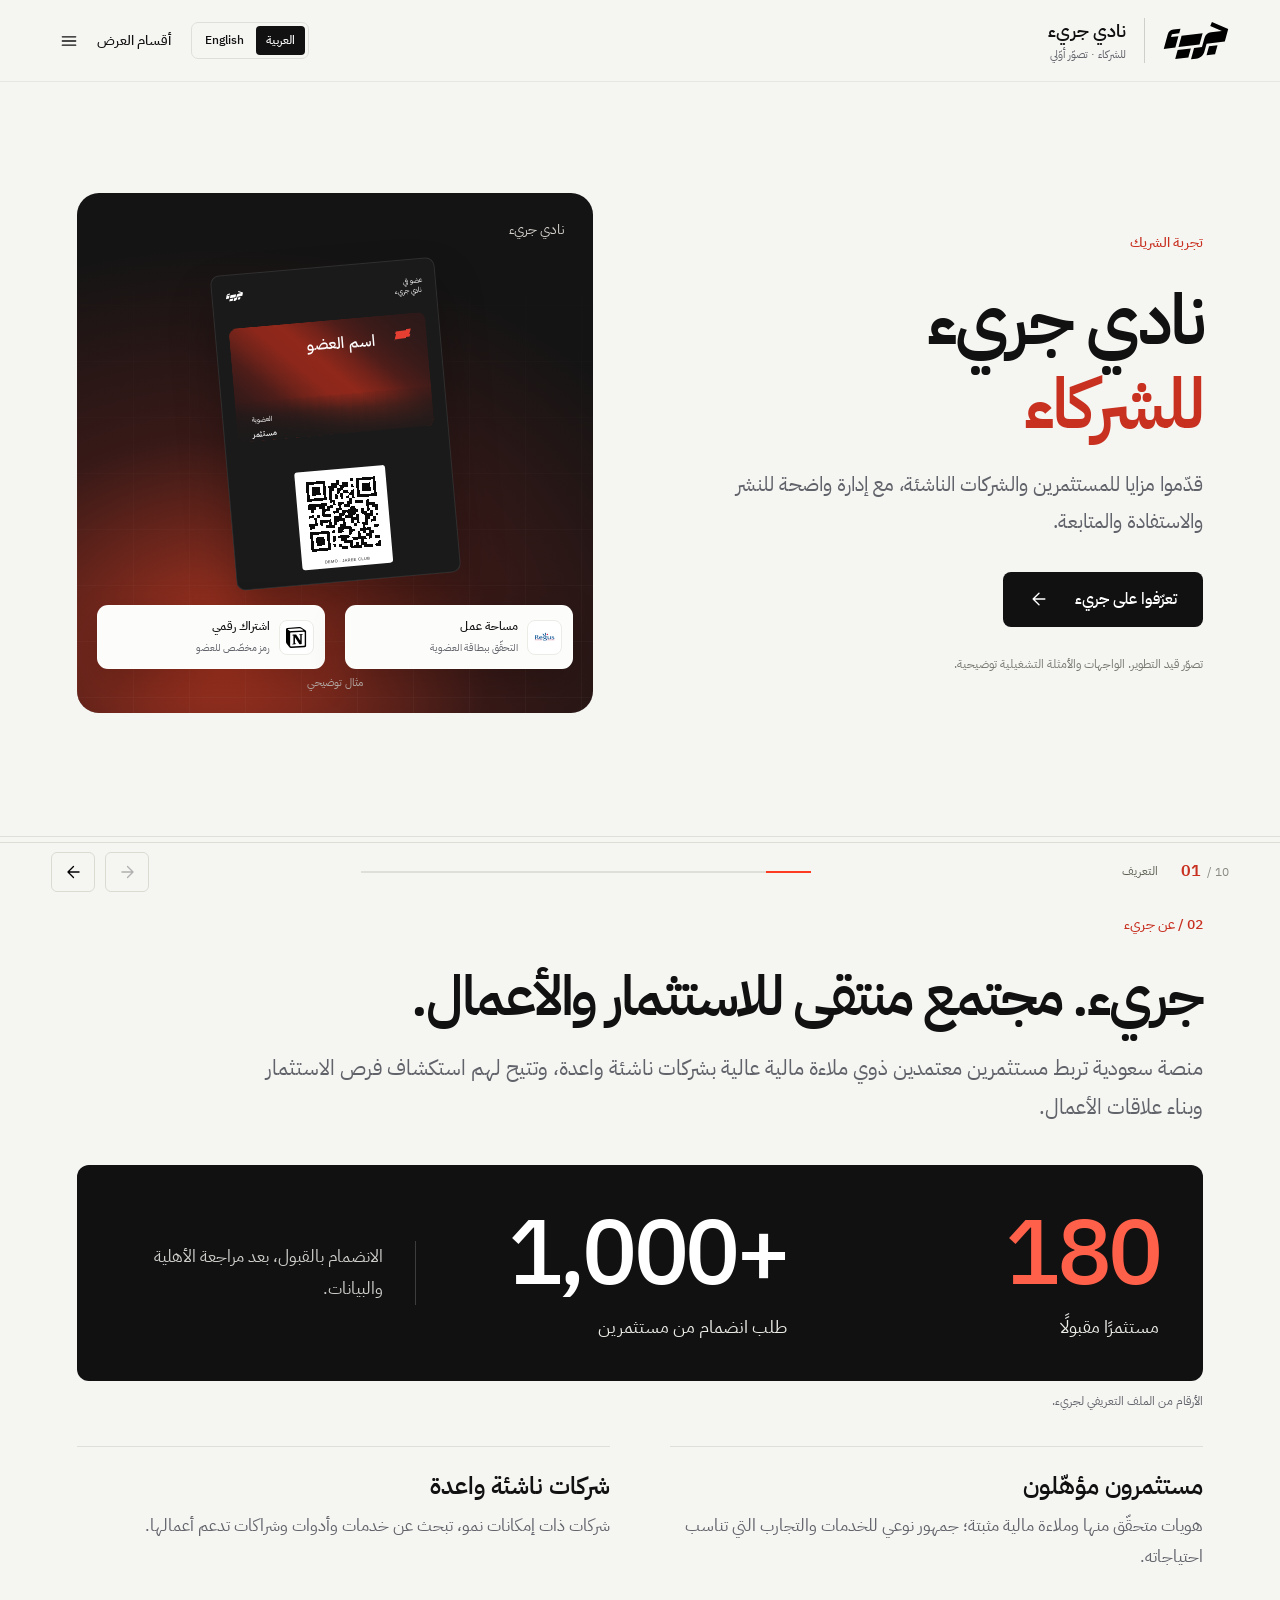
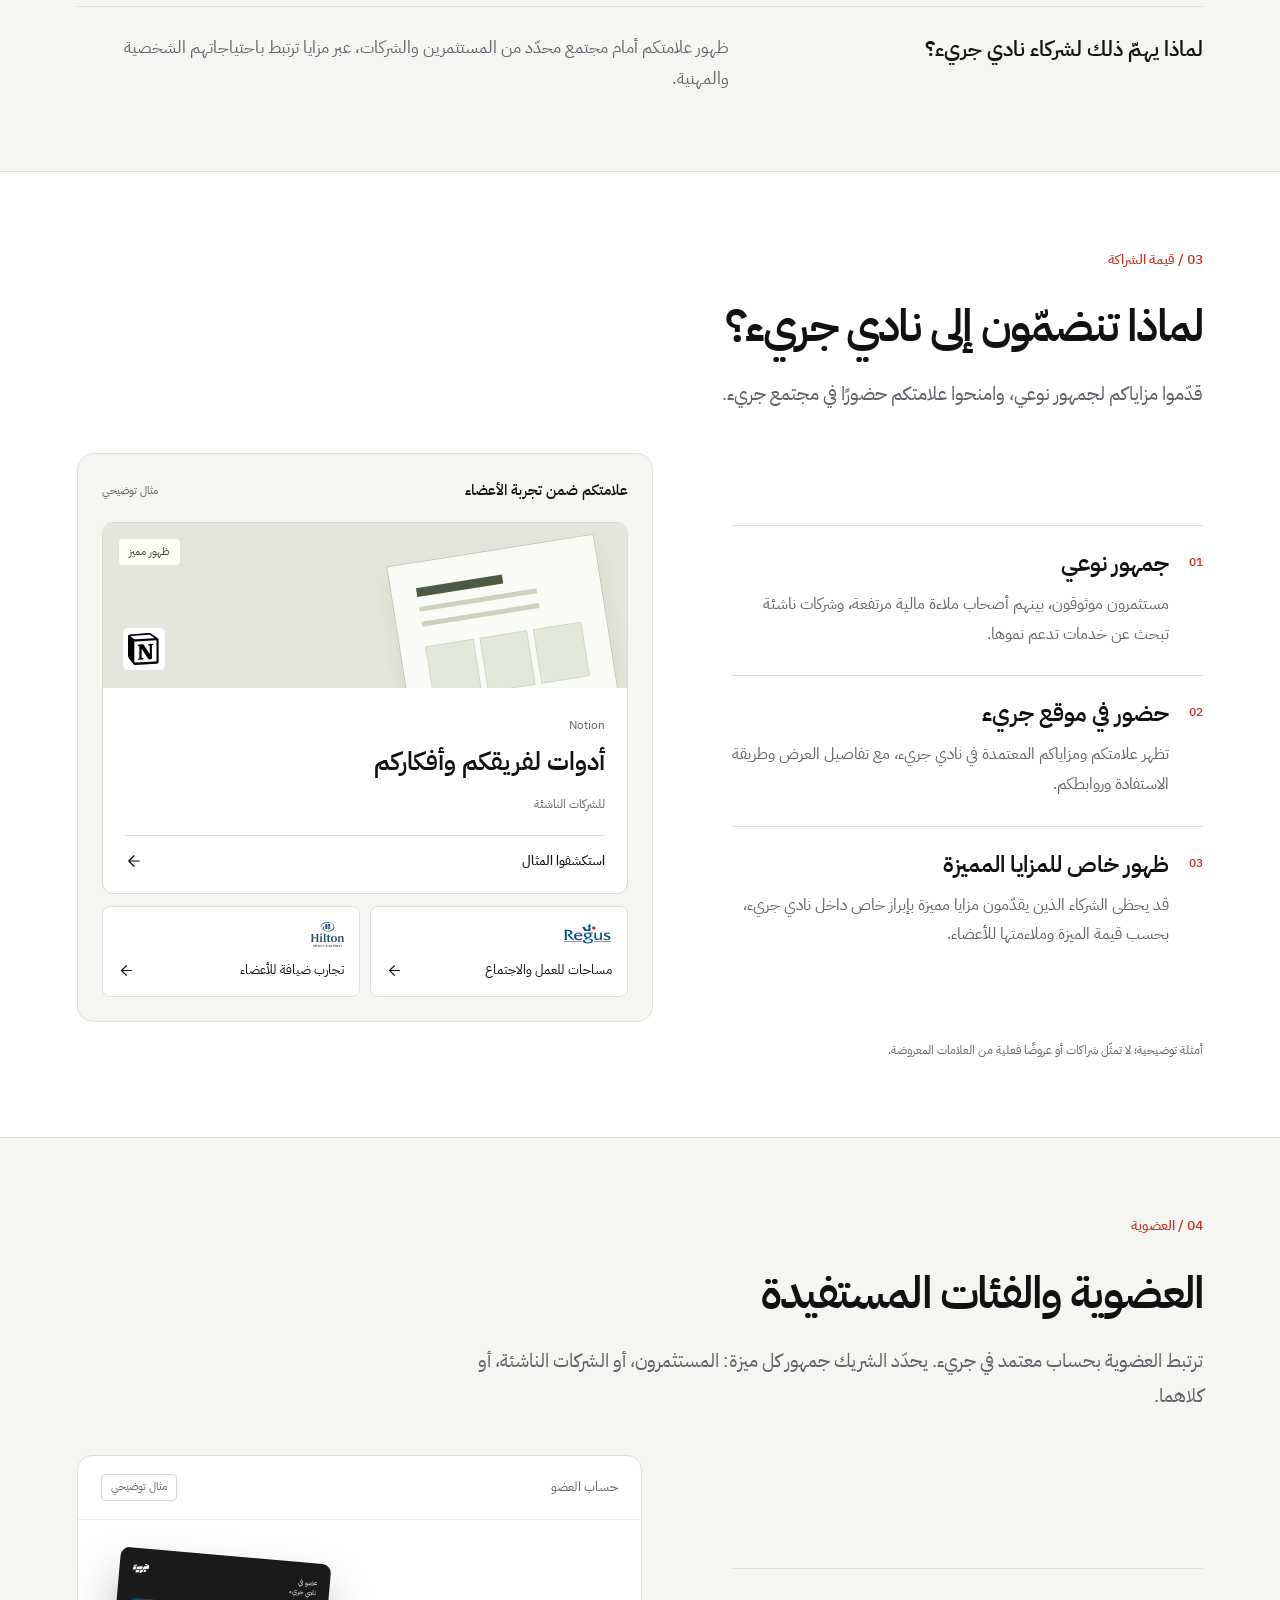
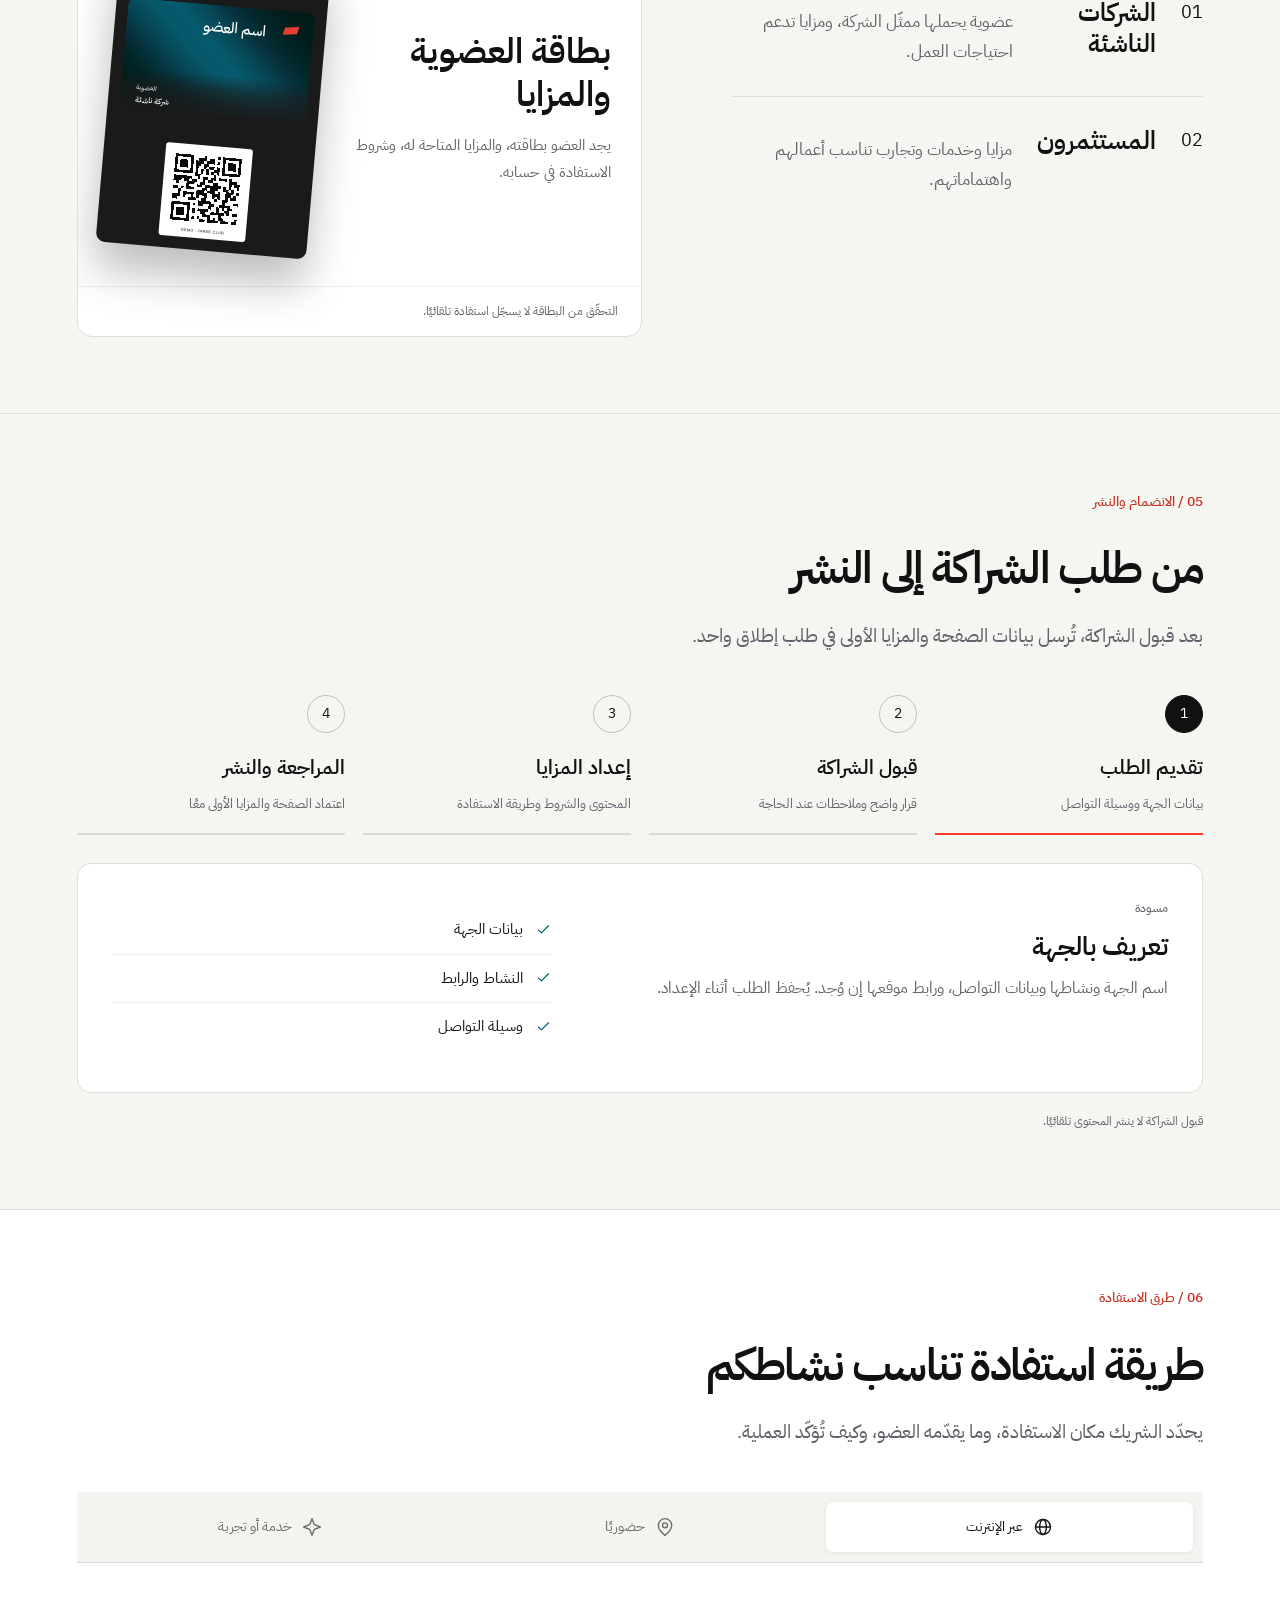
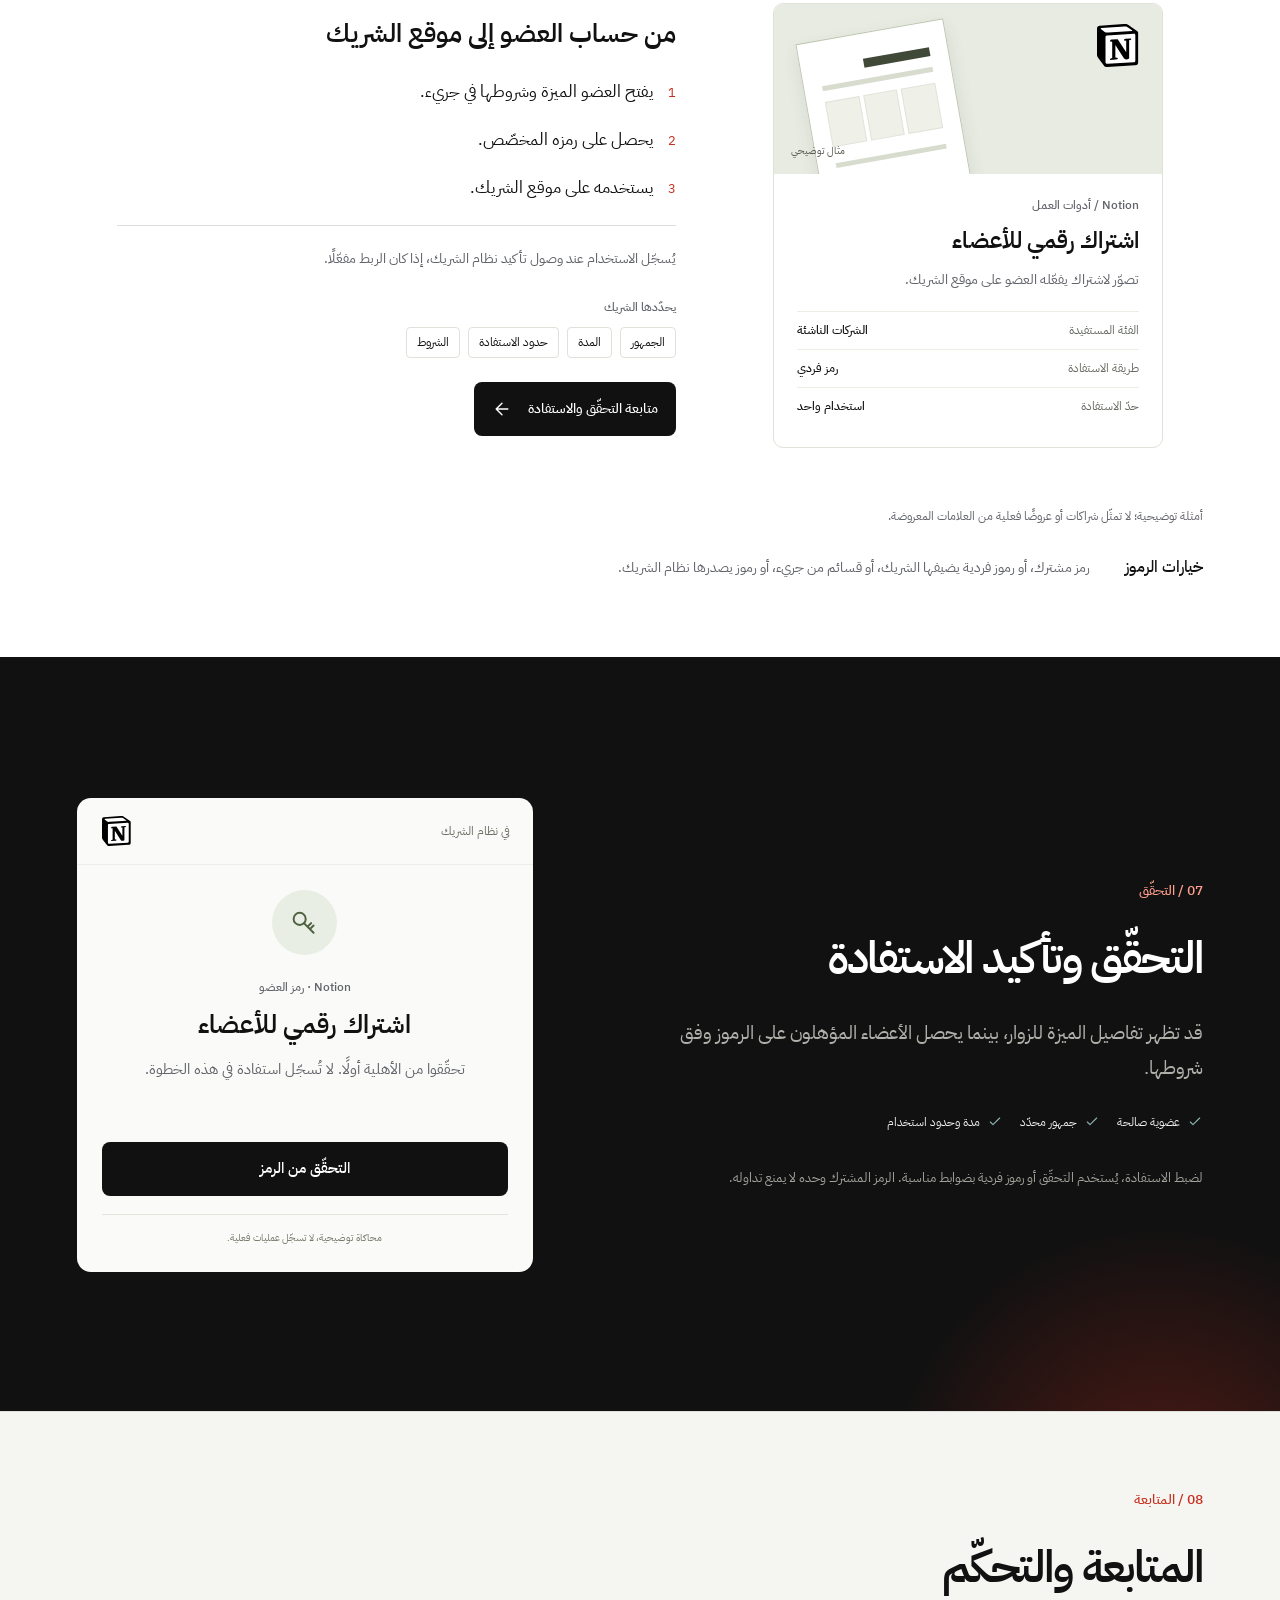
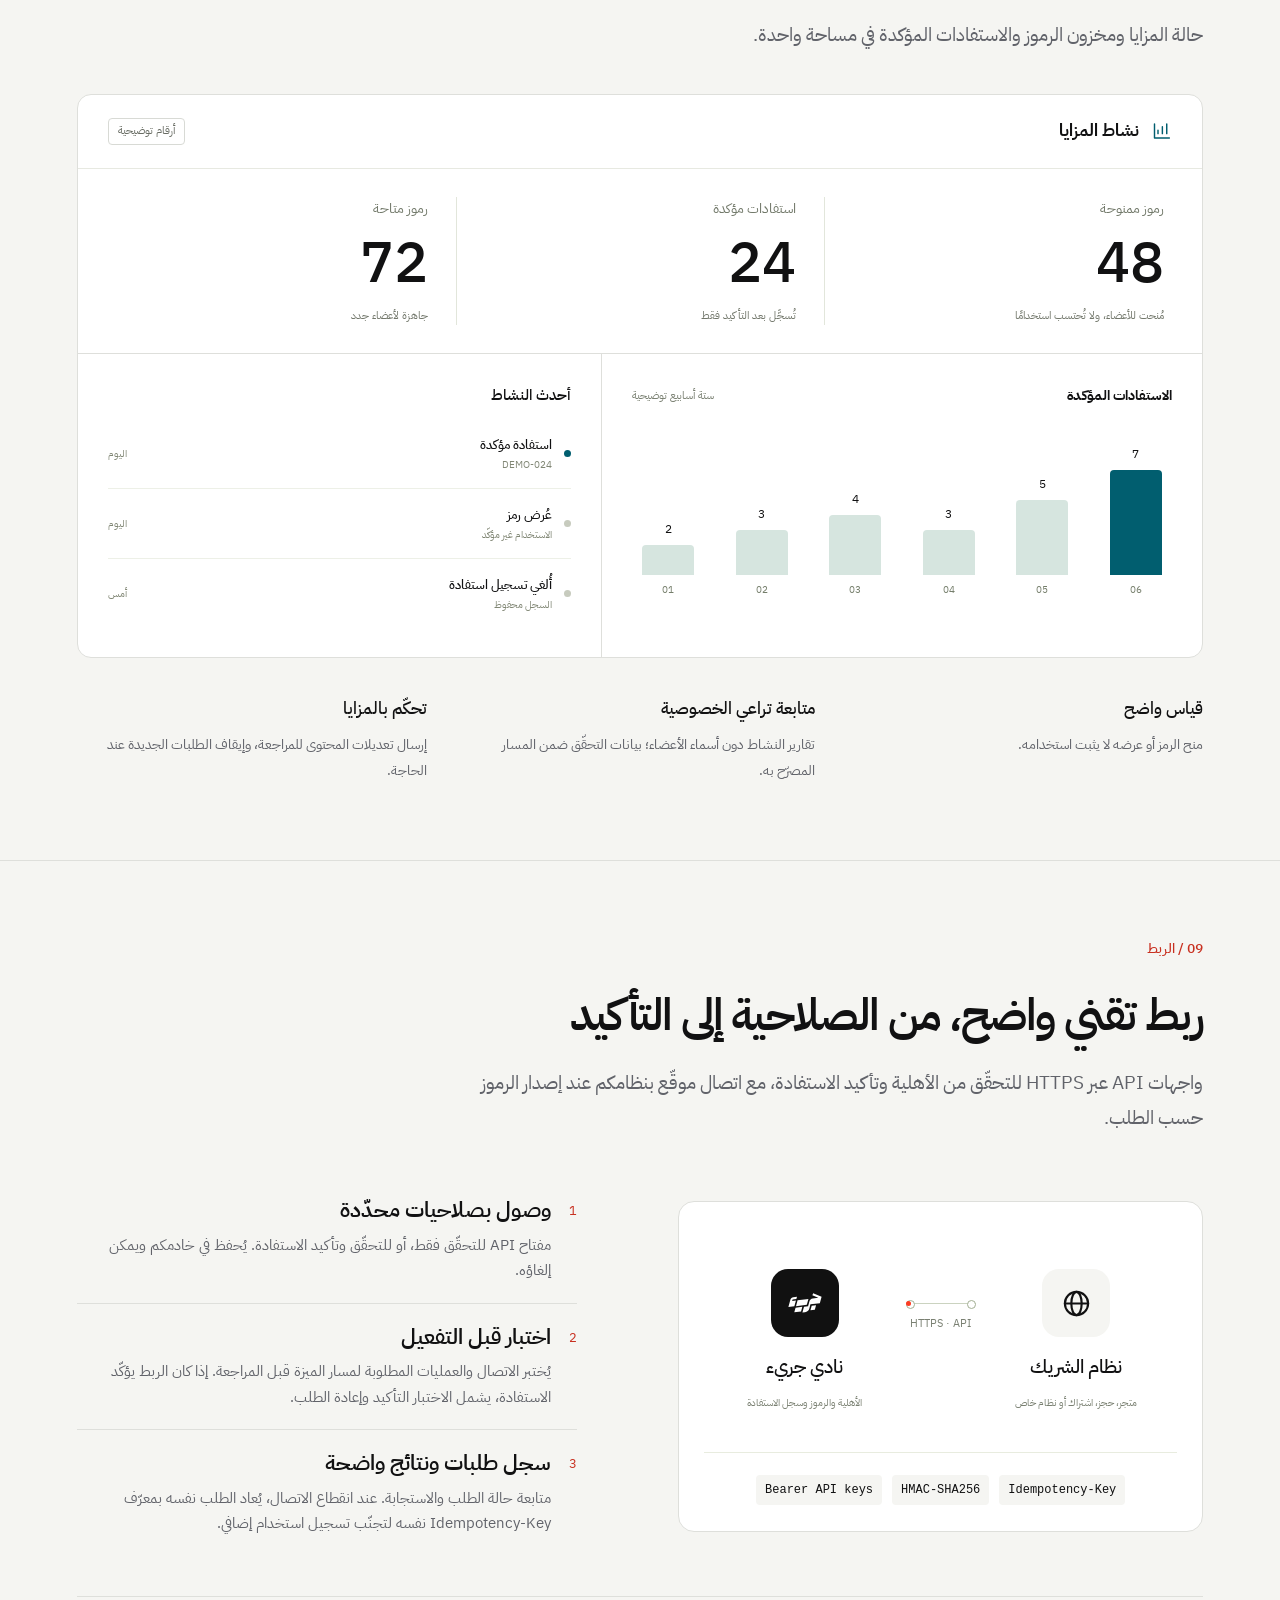
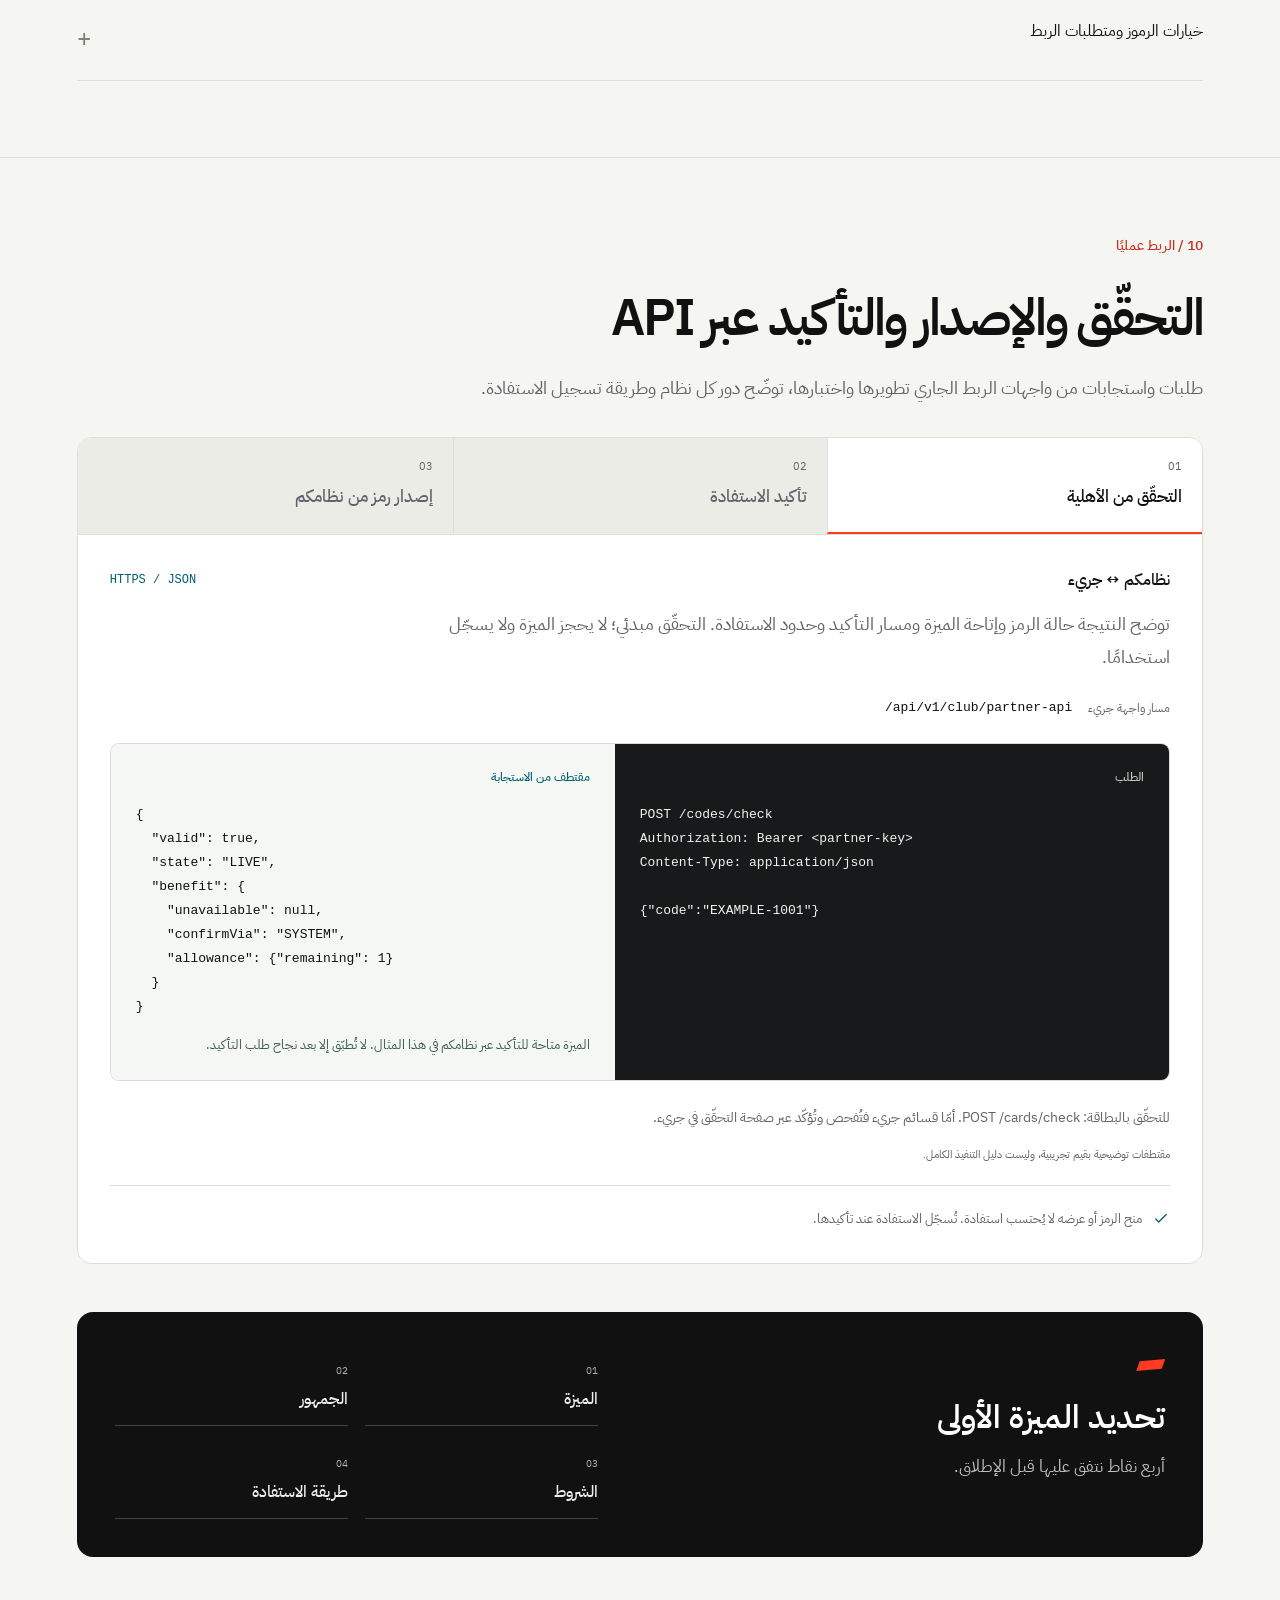
==== commit a573460c: "Clarify partner API examples and confirmation rules" ====
--- a/partners-v2/index.html
+++ b/partners-v2/index.html
@@ -75,11 +75,11 @@
 <div class="section-heading reveal"><p class="eyebrow">08 / المتابعة</p><h2 id="insights-title">المتابعة والتحكّم</h2><p class="lead">حالة المزايا ومخزون الرموز والاستفادات المؤكدة في مساحة واحدة.</p></div><div class="dashboard-preview reveal"><div class="dashboard-header"><div><svg class="" aria-hidden="true"><use href="#i-chart"/></svg><b>نشاط المزايا</b></div><span class="outline-tag">أرقام توضيحية</span></div><div class="metrics"><div><span>رموز ممنوحة</span><strong id="metric-0">48</strong><small>مُنحت للأعضاء، ولا تُحتسب استخدامًا</small></div><div><span>استفادات مؤكدة</span><strong id="metric-1">24</strong><small>تُسجَّل بعد التأكيد فقط</small></div><div><span>رموز متاحة</span><strong id="metric-2">72</strong><small>جاهزة لأعضاء جدد</small></div></div><div class="dashboard-lower"><div class="chart-area"><div class="chart-title"><b>الاستفادات المؤكدة</b><span>ستة أسابيع توضيحية</span></div><div class="bar-chart" role="img" aria-label="الاستفادات المؤكدة: 2, 3, 4, 3, 5, 7"><div><span id="bar-value-0">2</span><i id="bar-0" style="--bar:25.0%"></i><small>01</small></div><div><span id="bar-value-1">3</span><i id="bar-1" style="--bar:37.5%"></i><small>02</small></div><div><span id="bar-value-2">4</span><i id="bar-2" style="--bar:50.0%"></i><small>03</small></div><div><span id="bar-value-3">3</span><i id="bar-3" style="--bar:37.5%"></i><small>04</small></div><div><span id="bar-value-4">5</span><i id="bar-4" style="--bar:62.5%"></i><small>05</small></div><div><span id="bar-value-5">7</span><i id="bar-5" style="--bar:87.5%"></i><small>06</small></div></div></div><div class="activity-example"><b>أحدث النشاط</b><div class="activity-row new-activity" id="new-activity" hidden><span class="event-dot"></span><div><b id="new-activity-title">استفادة مؤكدة</b><small id="new-activity-detail"></small></div><span>اليوم</span></div><div class="activity-row"><span class="event-dot "></span><div><b>استفادة مؤكدة</b><small><bdi>DEMO-024</bdi></small></div><span>اليوم</span></div><div class="activity-row"><span class="event-dot neutral-dot"></span><div><b>عُرض رمز</b><small><bdi>الاستخدام غير مؤكّد</bdi></small></div><span>اليوم</span></div><div class="activity-row"><span class="event-dot neutral-dot"></span><div><b>أُلغي تسجيل استفادة</b><small><bdi>السجل محفوظ</bdi></small></div><span>أمس</span></div></div></div></div>
 <div class="insight-principles reveal"><div><b>قياس واضح</b><p>منح الرمز أو عرضه لا يثبت استخدامه.</p></div><div><b>متابعة تراعي الخصوصية</b><p>تقارير النشاط دون أسماء الأعضاء؛ بيانات التحقّق ضمن المسار المصرّح به.</p></div><div><b>تحكّم بالمزايا</b><p>إرسال تعديلات المحتوى للمراجعة، وإيقاف الطلبات الجديدة عند الحاجة.</p></div></div></section>
 <section class="chapter connect" id="connect" data-title="الربط" aria-labelledby="connect-title">
-<div class="section-heading reveal"><p class="eyebrow">09 / الربط</p><h2 id="connect-title">ربط تقني واضح، من الصلاحية إلى التأكيد</h2><p class="lead">واجهات API عبر HTTPS للتحقّق من الأهلية وتأكيد الاستفادة، مع اتصال موقّع بنظامكم عند إصدار الرموز حسب الطلب.</p></div><div class="connection-layout reveal"><div class="connection-map"><div class="system-node"><span class="system-mark"><svg class="" aria-hidden="true"><use href="#i-globe"/></svg></span><b>نظام الشريك</b><small>متجر، حجز، اشتراك أو نظام خاص</small></div><div class="connection-line" aria-hidden="true"><i></i><span>HTTPS · API</span></div><div class="system-node jaree-node"><img src="assets/jaree-white.svg" alt="نادي جريء"><b>نادي جريء</b><small>الأهلية والرموز وسجل الاستفادة</small></div><div class="connection-functions"><span>Bearer API keys</span><span>HMAC-SHA256</span><span>Idempotency-Key</span></div></div><div class="connection-steps"><article><span>1</span><div><h3>وصول بصلاحيات محدّدة</h3><p>مفتاح API للتحقّق فقط، أو للتحقّق وتأكيد الاستفادة. يُحفظ في خادمكم ويمكن إلغاؤه.</p></div></article><article><span>2</span><div><h3>اختبار قبل التفعيل</h3><p>اختبار الاتصال، ثم التحقّق والتأكيد وإعادة الطلب. يُختبر مسار الميزة قبل إرسالها للمراجعة.</p></div></article><article><span>3</span><div><h3>سجل طلبات ونتائج واضحة</h3><p>متابعة حالة الطلب والاستجابة. يُعاد التأكيد بمعرّف Idempotency-Key نفسه عند انقطاع الاتصال، دون تسجيل استخدام إضافي.</p></div></article></div></div>
+<div class="section-heading reveal"><p class="eyebrow">09 / الربط</p><h2 id="connect-title">ربط تقني واضح، من الصلاحية إلى التأكيد</h2><p class="lead">واجهات API عبر HTTPS للتحقّق من الأهلية وتأكيد الاستفادة، مع اتصال موقّع بنظامكم عند إصدار الرموز حسب الطلب.</p></div><div class="connection-layout reveal"><div class="connection-map"><div class="system-node"><span class="system-mark"><svg class="" aria-hidden="true"><use href="#i-globe"/></svg></span><b>نظام الشريك</b><small>متجر، حجز، اشتراك أو نظام خاص</small></div><div class="connection-line" aria-hidden="true"><i></i><span>HTTPS · API</span></div><div class="system-node jaree-node"><img src="assets/jaree-white.svg" alt="نادي جريء"><b>نادي جريء</b><small>الأهلية والرموز وسجل الاستفادة</small></div><div class="connection-functions"><span>Bearer API keys</span><span>HMAC-SHA256</span><span>Idempotency-Key</span></div></div><div class="connection-steps"><article><span>1</span><div><h3>وصول بصلاحيات محدّدة</h3><p>مفتاح API للتحقّق فقط، أو للتحقّق وتأكيد الاستفادة. يُحفظ في خادمكم ويمكن إلغاؤه.</p></div></article><article><span>2</span><div><h3>اختبار قبل التفعيل</h3><p>يُختبر الاتصال والعمليات المطلوبة لمسار الميزة قبل المراجعة. إذا كان الربط يؤكّد الاستفادة، يشمل الاختبار التأكيد وإعادة الطلب.</p></div></article><article><span>3</span><div><h3>سجل طلبات ونتائج واضحة</h3><p>متابعة حالة الطلب والاستجابة. عند انقطاع الاتصال، يُعاد الطلب نفسه بمعرّف Idempotency-Key نفسه لتجنّب تسجيل استخدام إضافي.</p></div></article></div></div>
 <details class="technical-detail reveal"><summary>خيارات الرموز ومتطلبات الربط<span aria-hidden="true">+</span></summary><div><p>يمكن رفع رموزكم الجاهزة بملف CSV، أو إعداد عنوان HTTPS لإصدارها من نظامكم عند الطلب. استقبال طلبات الإصدار يتطلّب التحقّق من توقيع HMAC-SHA256. لا يلزم API لاستخدام صفحة التحقّق في جريء، ولا يفترض هذا العرض وجود موصّل جاهز لمنصة تجارية محدّدة.</p></div></details>
 </section>
 <section class="chapter scenarios" id="scenarios" data-title="الربط عمليًا" aria-labelledby="scenarios-title">
-<div class="section-heading reveal"><p class="eyebrow">10 / الربط عمليًا</p><h2 id="scenarios-title">التحقّق والإصدار والتأكيد عبر API</h2><p class="lead">طلبات واستجابات من واجهات الربط الجاري تطويرها واختبارها، توضّح دور كل نظام وطريقة تسجيل الاستفادة.</p></div><div class="scenario-workspace reveal"><div class="scenario-tabs" role="tablist" aria-label="التحقّق والإصدار والتأكيد عبر API"><button role="tab" id="scenario-tab-verify" data-scenario="verify" aria-selected="true" aria-controls="scenario-panel" tabindex="0"><span>01</span>التحقّق من الأهلية</button><button role="tab" id="scenario-tab-confirm" data-scenario="confirm" aria-selected="false" aria-controls="scenario-panel" tabindex="-1"><span>02</span>تأكيد الاستفادة</button><button role="tab" id="scenario-tab-issue" data-scenario="issue" aria-selected="false" aria-controls="scenario-panel" tabindex="-1"><span>03</span>إصدار رمز من نظامكم</button></div><div id="scenario-panel" role="tabpanel" aria-labelledby="scenario-tab-verify"><div class="technical-flow-heading"><span id="scenario-direction">نظامكم ↔ جريء</span><span class="transport-label" dir="ltr">HTTPS / JSON</span></div><p id="scenario-body">يرسل نظامكم بطاقة العضو أو رمزه، وتعيد جريء نتيجة التحقّق وحدود الاستفادة. هذه الخطوة لا تحجز الميزة ولا تسجّل استخدامًا.</p><div class="api-base"><span>مسار واجهة جريء</span><code dir="ltr">/api/v1/club/partner-api</code></div><div class="api-exchange"><div class="api-request"><span>الطلب</span><pre dir="ltr"><code id="scenario-request">POST /codes/check
+<div class="section-heading reveal"><p class="eyebrow">10 / الربط عمليًا</p><h2 id="scenarios-title">التحقّق والإصدار والتأكيد عبر API</h2><p class="lead">طلبات واستجابات من واجهات الربط الجاري تطويرها واختبارها، توضّح دور كل نظام وطريقة تسجيل الاستفادة.</p></div><div class="scenario-workspace reveal"><div class="scenario-tabs" role="tablist" aria-label="التحقّق والإصدار والتأكيد عبر API"><button role="tab" id="scenario-tab-verify" data-scenario="verify" aria-selected="true" aria-controls="scenario-panel" tabindex="0"><span>01</span>التحقّق من الأهلية</button><button role="tab" id="scenario-tab-confirm" data-scenario="confirm" aria-selected="false" aria-controls="scenario-panel" tabindex="-1"><span>02</span>تأكيد الاستفادة</button><button role="tab" id="scenario-tab-issue" data-scenario="issue" aria-selected="false" aria-controls="scenario-panel" tabindex="-1"><span>03</span>إصدار رمز من نظامكم</button></div><div id="scenario-panel" role="tabpanel" aria-labelledby="scenario-tab-verify"><div class="technical-flow-heading"><span id="scenario-direction">نظامكم ↔ جريء</span><span class="transport-label" dir="ltr">HTTPS / JSON</span></div><p id="scenario-body">توضح النتيجة حالة الرمز وإتاحة الميزة ومسار التأكيد وحدود الاستفادة. التحقّق مبدئي؛ لا يحجز الميزة ولا يسجّل استخدامًا.</p><div class="api-base"><span>مسار واجهة جريء</span><code dir="ltr">/api/v1/club/partner-api</code></div><div class="api-exchange"><div class="api-request"><span>الطلب</span><pre dir="ltr"><code id="scenario-request">POST /codes/check
 Authorization: Bearer &lt;partner-key&gt;
 Content-Type: application/json
 
@@ -87,10 +87,12 @@
   &quot;valid&quot;: true,
   &quot;state&quot;: &quot;LIVE&quot;,
   &quot;benefit&quot;: {
+    &quot;unavailable&quot;: null,
+    &quot;confirmVia&quot;: &quot;SYSTEM&quot;,
     &quot;allowance&quot;: {&quot;remaining&quot;: 1}
   }
-}</code></pre><p id="scenario-outcome">رمز صالح، مع استخدام واحد متبقٍ في هذا المثال.</p></div></div><p id="scenario-detail">للتحقّق بالبطاقة: POST /cards/check. أمّا قسائم جريء فتُفحص وتُؤكّد عبر صفحة التحقّق في جريء.</p><small class="technical-example-note">مقتطفات توضيحية من الطلبات والاستجابات؛ القيم المستخدمة أمثلة.</small><p class="scenario-note"><svg class="" aria-hidden="true"><use href="#i-check"/></svg>منح الرمز أو عرضه لا يُحتسب استفادة. تُسجّل الاستفادة عند تأكيدها.</p></div></div>
+}</code></pre><p id="scenario-outcome">الميزة متاحة للتأكيد عبر نظامكم في هذا المثال. لا تُطبّق إلا بعد نجاح طلب التأكيد.</p></div></div><p id="scenario-detail">للتحقّق بالبطاقة: POST /cards/check. أمّا قسائم جريء فتُفحص وتُؤكّد عبر صفحة التحقّق في جريء.</p><small class="technical-example-note">مقتطفات توضيحية بقيم تجريبية، وليست دليل التنفيذ الكامل.</small><p class="scenario-note"><svg class="" aria-hidden="true"><use href="#i-check"/></svg>منح الرمز أو عرضه لا يُحتسب استفادة. تُسجّل الاستفادة عند تأكيدها.</p></div></div>
 <div class="closing-panel reveal"><div><span class="dash"></span><h3>تحديد الميزة الأولى</h3><p>أربع نقاط نتفق عليها قبل الإطلاق.</p></div><div class="closing-labels"><span>01 <b>الميزة</b></span><span>02 <b>الجمهور</b></span><span>03 <b>الشروط</b></span><span>04 <b>طريقة الاستفادة</b></span></div></div></section>
 </main><footer class="presentation-controls" aria-label="أقسام العرض"><span class="progress-label"><span class="progress-count" dir="ltr"><b id="current-number">01</b> / 10</span><span id="current-title">التعريف</span></span><div class="progress-track" aria-hidden="true"><span id="progress-fill"></span></div><div class="chapter-buttons"><button id="previous" aria-label="القسم السابق" disabled><svg class="reverse" aria-hidden="true"><use href="#i-arrow"/></svg></button><button id="next-chapter" aria-label="القسم التالي"><svg class="" aria-hidden="true"><use href="#i-arrow"/></svg></button></div></footer>
-<script type="application/json" id="presentation-copy">{"lang": "ar", "dir": "rtl", "title": "نادي جريء | تجربة الشريك", "description": "تعرّفوا على رحلة الشريك في نادي جريء: الانضمام، وطرح المزايا، والاستفادة، والمتابعة، والربط.", "ui": {"club": "نادي جريء", "partners": "للشركاء", "concept": "تصوّر أوّلي", "menu": "أقسام العرض", "skip": "انتقل إلى المحتوى", "pause": "إيقاف الحركة", "play": "تشغيل الحركة", "fullscreen": "ملء الشاشة", "exitFullscreen": "الخروج من ملء الشاشة", "previous": "القسم السابق", "next": "القسم التالي", "home": "بداية العرض", "language": "English", "alternate": "en.html", "nextLabel": "التالي", "backTop": "العودة إلى البداية", "example": "مثال توضيحي", "figures": "أرقام توضيحية", "brandNote": "أمثلة توضيحية؛ لا تمثّل شراكات أو عروضًا فعلية من العلامات المعروضة.", "continue": "متابعة التجربة", "memberName": "اسم العضو", "memberOf": "عضو في", "membership": "العضوية", "investor": "مستثمر", "startup": "شركة ناشئة", "download": "نسخة PDF", "reducedMotion": "الحركة مخفّفة بحسب إعداد جهازك"}, "nav": ["التعريف", "عن جريء", "قيمة الشراكة", "العضوية", "الانضمام والنشر", "طرق الاستفادة", "التحقّق", "المتابعة", "الربط", "الربط عمليًا"], "intro": {"eyebrow": "تجربة الشريك", "heading": ["نادي جريء", "للشركاء"], "lead": "قدّموا مزايا للمستثمرين والشركات الناشئة، مع إدارة واضحة للنشر والاستفادة والمتابعة.", "action": "تعرّفوا على جريء", "note": "تصوّر قيد التطوير. الواجهات والأمثلة التشغيلية توضيحية.", "float1": ["اشتراك رقمي", "رمز مخصّص للعضو"], "float2": ["مساحة عمل", "التحقّق ببطاقة العضوية"]}, "members": {"title": "العضوية والفئات المستفيدة", "lead": "ترتبط العضوية بحساب معتمد في جريء. يحدّد الشريك جمهور كل ميزة: المستثمرون، أو الشركات الناشئة، أو كلاهما.", "groups": [["الشركات الناشئة", "عضوية يحملها ممثّل الشركة، ومزايا تدعم احتياجات العمل."], ["المستثمرون", "مزايا وخدمات وتجارب تناسب أعمالهم واهتماماتهم."]], "window": "حساب العضو", "heading": "بطاقة العضوية والمزايا", "body": "يجد العضو بطاقته، والمزايا المتاحة له، وشروط الاستفادة في حسابه.", "foot": "التحقّق من البطاقة لا يسجّل استفادة تلقائيًا.", "next": "الانضمام وإطلاق المزايا"}, "join": {"title": "من طلب الشراكة إلى النشر", "lead": "بعد قبول الشراكة، تُرسل بيانات الصفحة والمزايا الأولى في طلب إطلاق واحد.", "stages": [{"name": "تقديم الطلب", "summary": "بيانات الجهة ووسيلة التواصل", "title": "تعريف بالجهة", "body": "اسم الجهة ونشاطها وبيانات التواصل، ورابط موقعها إن وُجد. يُحفظ الطلب أثناء الإعداد.", "status": "مسودة", "rows": ["بيانات الجهة", "النشاط والرابط", "وسيلة التواصل"]}, {"name": "قبول الشراكة", "summary": "قرار واضح وملاحظات عند الحاجة", "title": "مراجعة طلب الشراكة", "body": "تراجع جريء الطلب. يظهر القرار في الحساب، وتُوضّح التعديلات المطلوبة عند الحاجة.", "status": "قيد المراجعة", "rows": ["مراجعة البيانات", "قرار الشراكة", "ملاحظات محدّدة"]}, {"name": "إعداد المزايا", "summary": "المحتوى والشروط وطريقة الاستفادة", "title": "إعداد طلب الإطلاق", "body": "يُضيف الشريك نبذة العلامة والصور والمزايا، ويعاينها قبل الإرسال.", "status": "قيد الإعداد", "rows": ["الصفحة والصور", "المزايا والشروط", "معاينة المحتوى"]}, {"name": "المراجعة والنشر", "summary": "اعتماد الصفحة والمزايا الأولى معًا", "title": "إطلاق المحتوى المعتمد", "body": "تراجع جريء طلب الإطلاق. تُنشر الصفحة والمزايا الأولى معًا بعد الموافقة.", "status": "بانتظار الاعتماد", "rows": ["طلب إطلاق واحد", "مراجعة جريء", "نشر النسخة المعتمدة"]}], "foot": "قبول الشراكة لا ينشر المحتوى تلقائيًا.", "next": "استعراض طرق الاستفادة"}, "benefit": {"title": "طريقة استفادة تناسب نشاطكم", "lead": "يحدّد الشريك مكان الاستفادة، وما يقدّمه العضو، وكيف تُؤكّد العملية.", "tabs": ["عبر الإنترنت", "حضوريًا", "خدمة أو تجربة"], "audience": "الفئة المستفيدة", "method": "طريقة الاستفادة", "controls": "يحدّدها الشريك", "controlLabels": ["الجمهور", "المدة", "حدود الاستفادة", "الشروط"], "codeTitle": "خيارات الرموز", "codeBody": "رمز مشترك، أو رموز فردية يضيفها الشريك، أو قسائم من جريء، أو رموز يصدرها نظام الشريك.", "action": "متابعة التحقّق والاستفادة", "methods": [{"id": "digital", "brand": "Notion", "category": "أدوات العمل", "title": "اشتراك رقمي للأعضاء", "body": "تصوّر لاشتراك يفعّله العضو على موقع الشريك.", "audience": "الشركات الناشئة", "method": "رمز فردي", "heading": "من حساب العضو إلى موقع الشريك", "steps": ["يفتح العضو الميزة وشروطها في جريء.", "يحصل على رمزه المخصّص.", "يستخدمه على موقع الشريك."], "note": "يُسجّل الاستخدام عند وصول تأكيد نظام الشريك، إذا كان الربط مفعّلًا.", "token": "رمز العضو", "verify": "التحقّق من الرمز", "unit": "استخدام واحد", "remaining": "0", "remainingLabel": "المتبقي", "verification": "رمز صالح وعضو مؤهل. لم تُسجّل استفادة بعد.", "place": "في نظام الشريك"}, {"id": "venue", "brand": "Regus", "category": "مساحات العمل", "title": "يومان في مساحة عمل", "body": "تصوّر لميزة تُستخدم في المواقع التي يحدّدها الشريك.", "audience": "الشركات الناشئة", "method": "بطاقة العضوية", "heading": "التحقّق عند الاستفادة", "steps": ["يراجع العضو المواقع والشروط.", "يعرض بطاقته للتحقّق من أهليته.", "يؤكّد موظف مخوَّل الاستفادة."], "note": "يمكن البدء بصفحة التحقّق في جريء دون ربط تقني.", "token": "بطاقة العضوية", "verify": "التحقّق من العضوية", "unit": "يومان", "remaining": "1", "remainingLabel": "الأيام المتبقية", "verification": "عضوية صالحة وميزة متاحة. المتبقي يومان، ولم تُسجّل استفادة.", "place": "في صفحة التحقّق من جريء"}, {"id": "experience", "brand": "Hilton", "category": "الضيافة والتجارب", "title": "تجربة ضيافة للأعضاء", "body": "تصوّر لتجربة مختارة وفق شروط الشريك والتوفّر.", "audience": "المستثمرون والشركات الناشئة", "method": "قسيمة من جريء", "heading": "قسيمة تُقدّم عند الاستفادة", "steps": ["يراجع العضو التجربة وشروط الحجز.", "يحصل على قسيمته من جريء.", "تُفحص القسيمة ثم تُؤكّد الاستفادة."], "note": "الحصول على القسيمة لا يعني استخدامها.", "token": "قسيمة العضو", "verify": "التحقّق من القسيمة", "unit": "استخدام واحد", "remaining": "0", "remainingLabel": "المتبقي", "verification": "قسيمة صالحة وعضو مؤهل. لم تُسجّل استفادة بعد.", "place": "في صفحة التحقّق من جريء"}], "limit": "حدّ الاستفادة"}, "trust": {"title": "التحقّق وتأكيد الاستفادة", "lead": "قد تظهر تفاصيل الميزة للزوار، بينما يحصل الأعضاء المؤهلون على الرموز وفق شروطها.", "rules": ["عضوية صالحة", "جمهور محدّد", "مدة وحدود استخدام"], "note": "لضبط الاستفادة، يُستخدم التحقّق أو رموز فردية بضوابط مناسبة. الرمز المشترك وحده لا يمنع تداوله.", "demo": "تجربة الاستفادة", "initial": "تحقّقوا من الأهلية أولًا. لا تُسجّل استفادة في هذه الخطوة.", "eligible": "مؤهل للاستفادة", "confirm": "تأكيد الاستفادة", "confirmed": "تم تسجيل الاستفادة", "result": "حُدّث المتبقي وأُضيفت العملية إلى سجل النشاط.", "repeat": "إعادة طلب التأكيد", "repeated": "العملية مسجّلة مسبقًا", "repeatNote": "أُعيدت النتيجة نفسها دون تسجيل استخدام إضافي.", "reset": "بدء التجربة من جديد", "seeActivity": "عرض العملية في السجل", "demoNote": "محاكاة توضيحية، لا تسجّل عمليات فعلية.", "reference": "مرجع العملية"}, "insights": {"title": "المتابعة والتحكّم", "lead": "حالة المزايا ومخزون الرموز والاستفادات المؤكدة في مساحة واحدة.", "dashboard": "نشاط المزايا", "metrics": [["رموز ممنوحة", "مُنحت للأعضاء، ولا تُحتسب استخدامًا"], ["استفادات مؤكدة", "تُسجَّل بعد التأكيد فقط"], ["رموز متاحة", "جاهزة لأعضاء جدد"]], "chart": "الاستفادات المؤكدة", "period": "ستة أسابيع توضيحية", "history": "أحدث النشاط", "today": "اليوم", "yesterday": "أمس", "rows": [["استفادة مؤكدة", "DEMO-024"], ["عُرض رمز", "الاستخدام غير مؤكّد"], ["أُلغي تسجيل استفادة", "السجل محفوظ"]], "newRow": "من التجربة التوضيحية", "principles": [["قياس واضح", "منح الرمز أو عرضه لا يثبت استخدامه."], ["متابعة تراعي الخصوصية", "تقارير النشاط دون أسماء الأعضاء؛ بيانات التحقّق ضمن المسار المصرّح به."], ["تحكّم بالمزايا", "إرسال تعديلات المحتوى للمراجعة، وإيقاف الطلبات الجديدة عند الحاجة."]], "next": "استعراض خيارات الربط"}, "connect": {"title": "ربط تقني واضح، من الصلاحية إلى التأكيد", "lead": "واجهات API عبر HTTPS للتحقّق من الأهلية وتأكيد الاستفادة، مع اتصال موقّع بنظامكم عند إصدار الرموز حسب الطلب.", "system": "نظام الشريك", "systemNote": "متجر، حجز، اشتراك أو نظام خاص", "clubNote": "الأهلية والرموز وسجل الاستفادة", "optional": "HTTPS · API", "functions": ["Bearer API keys", "HMAC-SHA256", "Idempotency-Key"], "steps": [["وصول بصلاحيات محدّدة", "مفتاح API للتحقّق فقط، أو للتحقّق وتأكيد الاستفادة. يُحفظ في خادمكم ويمكن إلغاؤه."], ["اختبار قبل التفعيل", "اختبار الاتصال، ثم التحقّق والتأكيد وإعادة الطلب. يُختبر مسار الميزة قبل إرسالها للمراجعة."], ["سجل طلبات ونتائج واضحة", "متابعة حالة الطلب والاستجابة. يُعاد التأكيد بمعرّف Idempotency-Key نفسه عند انقطاع الاتصال، دون تسجيل استخدام إضافي."]], "detailTitle": "خيارات الرموز ومتطلبات الربط", "detail": "يمكن رفع رموزكم الجاهزة بملف CSV، أو إعداد عنوان HTTPS لإصدارها من نظامكم عند الطلب. استقبال طلبات الإصدار يتطلّب التحقّق من توقيع HMAC-SHA256. لا يلزم API لاستخدام صفحة التحقّق في جريء، ولا يفترض هذا العرض وجود موصّل جاهز لمنصة تجارية محدّدة.", "closing": "تحديد الميزة الأولى", "closingBody": "أربع نقاط نتفق عليها قبل الإطلاق.", "closingLabels": ["الميزة", "الجمهور", "الشروط", "طريقة الاستفادة"]}, "value": {"title": "لماذا تنضمّون إلى نادي جريء؟", "lead": "قدّموا مزاياكم لجمهور نوعي، وامنحوا علامتكم حضورًا في مجتمع جريء.", "items": [["جمهور نوعي", "مستثمرون موثوقون، بينهم أصحاب ملاءة مالية مرتفعة، وشركات ناشئة تبحث عن خدمات تدعم نموها."], ["حضور في موقع جريء", "تظهر علامتكم ومزاياكم المعتمدة في نادي جريء، مع تفاصيل العرض وطريقة الاستفادة وروابطكم."], ["ظهور خاص للمزايا المميزة", "قد يحظى الشركاء الذين يقدّمون مزايا مميزة بإبراز خاص داخل نادي جريء، بحسب قيمة الميزة وملاءمتها للأعضاء."]], "next": "تعرّفوا على أعضاء نادي جريء", "showcase": {"title": "علامتكم ضمن تجربة الأعضاء", "body": "تظهر علامتكم ضمن المزايا المعتمدة، مع محتوى يوضح قيمتها وطريقة الاستفادة منها. وقد تحظى المزايا الأبرز بمساحة ظهور خاصة.", "featured": "ظهور مميز", "view": "استكشفوا المثال", "notion": "أدوات لفريقكم وأفكاركم", "regus": "مساحات للعمل والاجتماع", "hilton": "تجارب ضيافة للأعضاء", "audience": "للشركات الناشئة"}}, "about": {"title": "جريء. مجتمع منتقى للاستثمار والأعمال.", "lead": "منصة سعودية تربط مستثمرين معتمدين ذوي ملاءة مالية عالية بشركات ناشئة واعدة، وتتيح لهم استكشاف فرص الاستثمار وبناء علاقات الأعمال.", "stats": [["180", "مستثمرًا مقبولًا"], ["1,000+", "طلب انضمام من مستثمرين"]], "selection": "الانضمام بالقبول، بعد مراجعة الأهلية والبيانات.", "source": "الأرقام من الملف التعريفي لجريء.", "items": [["مستثمرون مؤهّلون", "هويات متحقّق منها وملاءة مالية مثبتة؛ جمهور نوعي للخدمات والتجارب التي تناسب احتياجاته."], ["شركات ناشئة واعدة", "شركات ذات إمكانات نمو، تبحث عن خدمات وأدوات وشراكات تدعم أعمالها."]], "bridgeTitle": "لماذا يهمّ ذلك لشركاء نادي جريء؟", "bridge": "ظهور علامتكم أمام مجتمع محدّد من المستثمرين والشركات، عبر مزايا ترتبط باحتياجاتهم الشخصية والمهنية."}, "scenarios": {"title": "التحقّق والإصدار والتأكيد عبر API", "lead": "طلبات واستجابات من واجهات الربط الجاري تطويرها واختبارها، توضّح دور كل نظام وطريقة تسجيل الاستفادة.", "note": "منح الرمز أو عرضه لا يُحتسب استفادة. تُسجّل الاستفادة عند تأكيدها.", "requestLabel": "الطلب", "responseLabel": "مقتطف من الاستجابة", "baseLabel": "مسار واجهة جريء", "exampleNote": "مقتطفات توضيحية من الطلبات والاستجابات؛ القيم المستخدمة أمثلة.", "items": [{"id": "verify", "title": "التحقّق من الأهلية", "direction": "نظامكم ↔ جريء", "body": "يرسل نظامكم بطاقة العضو أو رمزه، وتعيد جريء نتيجة التحقّق وحدود الاستفادة. هذه الخطوة لا تحجز الميزة ولا تسجّل استخدامًا.", "steps": ["بطاقة أو رمز", "طلب تحقّق", "الأهلية والحدود"], "request": "POST /codes/check\nAuthorization: Bearer \u003cpartner-key>\nContent-Type: application/json\n\n{\"code\":\"EXAMPLE-1001\"}", "response": "{\n  \"valid\": true,\n  \"state\": \"LIVE\",\n  \"benefit\": {\n    \"allowance\": {\"remaining\": 1}\n  }\n}", "outcome": "رمز صالح، مع استخدام واحد متبقٍ في هذا المثال.", "detail": "للتحقّق بالبطاقة: POST /cards/check. أمّا قسائم جريء فتُفحص وتُؤكّد عبر صفحة التحقّق في جريء."}, {"id": "confirm", "title": "تأكيد الاستفادة", "direction": "نظامكم ← جريء ← سجل الاستفادة", "body": "يرسل نظامكم طلب التأكيد عند تطبيق الميزة، باستخدام Idempotency-Key ثابت للعملية. إعادة الطلب نفسه تعيد النتيجة السابقة دون تكرار الاستخدام.", "steps": ["تطبيق الميزة", "طلب تأكيد", "تسجيل واحد"], "request": "POST /uses\nAuthorization: Bearer \u003cpartner-key>\nIdempotency-Key: order-10483\n\n{\"code\":\"EXAMPLE-1001\",\n \"orderReference\":\"ORDER-10483\"}", "response": "201 Created\n{\"status\":\"CONFIRMED\"}\n\n200 OK\n{\"replayed\":true}", "outcome": "201 لتأكيد جديد. و200 للنتيجة السابقة عند إعادة الطلب نفسه.", "detail": "يرتبط orderReference برقم العملية لديكم. وإذا كان التأكيد متاحًا عبر نظامكم وصفحة جريء معًا، يمنع الرقم نفسه احتساب العملية مرتين."}, {"id": "issue", "title": "إصدار رمز من نظامكم", "direction": "جريء ← نظامكم ← جريء", "body": "عندما يطلب العضو رمزه، ترسل جريء طلب code.request موقّعًا إلى عنوان HTTPS لديكم. يتحقّق نظامكم من التوقيع ويعيد الرمز ومدة صلاحيته.", "steps": ["طلب العضو", "إصدار من نظامكم", "عرض الرمز"], "request": "POST https://partner.example/jaree/codes\nwebhook-id: \u003crequest-id>\nwebhook-timestamp: \u003cunix-seconds>\nwebhook-signature: v1,\u003csignature>", "response": "200 OK\n{\n  \"code\": \"EXAMPLE-1001\",\n  \"expiresOn\": \"2027-06-30\"\n}", "outcome": "يعود الرمز إلى العضو. إصداره وحده لا يُسجّل استفادة.", "detail": "توقيع HMAC-SHA256 مع طابع زمني. عند تعذّر الاستجابة، تعيد جريء المحاولة بمعرّف الطلب نفسه؛ يجب أن يعيد نظامكم الرمز نفسه دون إصدار مكرّر."}]}}</script>
+<script type="application/json" id="presentation-copy">{"lang": "ar", "dir": "rtl", "title": "نادي جريء | تجربة الشريك", "description": "تعرّفوا على رحلة الشريك في نادي جريء: الانضمام، وطرح المزايا، والاستفادة، والمتابعة، والربط.", "ui": {"club": "نادي جريء", "partners": "للشركاء", "concept": "تصوّر أوّلي", "menu": "أقسام العرض", "skip": "انتقل إلى المحتوى", "pause": "إيقاف الحركة", "play": "تشغيل الحركة", "fullscreen": "ملء الشاشة", "exitFullscreen": "الخروج من ملء الشاشة", "previous": "القسم السابق", "next": "القسم التالي", "home": "بداية العرض", "language": "English", "alternate": "en.html", "nextLabel": "التالي", "backTop": "العودة إلى البداية", "example": "مثال توضيحي", "figures": "أرقام توضيحية", "brandNote": "أمثلة توضيحية؛ لا تمثّل شراكات أو عروضًا فعلية من العلامات المعروضة.", "continue": "متابعة التجربة", "memberName": "اسم العضو", "memberOf": "عضو في", "membership": "العضوية", "investor": "مستثمر", "startup": "شركة ناشئة", "download": "نسخة PDF", "reducedMotion": "الحركة مخفّفة بحسب إعداد جهازك"}, "nav": ["التعريف", "عن جريء", "قيمة الشراكة", "العضوية", "الانضمام والنشر", "طرق الاستفادة", "التحقّق", "المتابعة", "الربط", "الربط عمليًا"], "intro": {"eyebrow": "تجربة الشريك", "heading": ["نادي جريء", "للشركاء"], "lead": "قدّموا مزايا للمستثمرين والشركات الناشئة، مع إدارة واضحة للنشر والاستفادة والمتابعة.", "action": "تعرّفوا على جريء", "note": "تصوّر قيد التطوير. الواجهات والأمثلة التشغيلية توضيحية.", "float1": ["اشتراك رقمي", "رمز مخصّص للعضو"], "float2": ["مساحة عمل", "التحقّق ببطاقة العضوية"]}, "members": {"title": "العضوية والفئات المستفيدة", "lead": "ترتبط العضوية بحساب معتمد في جريء. يحدّد الشريك جمهور كل ميزة: المستثمرون، أو الشركات الناشئة، أو كلاهما.", "groups": [["الشركات الناشئة", "عضوية يحملها ممثّل الشركة، ومزايا تدعم احتياجات العمل."], ["المستثمرون", "مزايا وخدمات وتجارب تناسب أعمالهم واهتماماتهم."]], "window": "حساب العضو", "heading": "بطاقة العضوية والمزايا", "body": "يجد العضو بطاقته، والمزايا المتاحة له، وشروط الاستفادة في حسابه.", "foot": "التحقّق من البطاقة لا يسجّل استفادة تلقائيًا.", "next": "الانضمام وإطلاق المزايا"}, "join": {"title": "من طلب الشراكة إلى النشر", "lead": "بعد قبول الشراكة، تُرسل بيانات الصفحة والمزايا الأولى في طلب إطلاق واحد.", "stages": [{"name": "تقديم الطلب", "summary": "بيانات الجهة ووسيلة التواصل", "title": "تعريف بالجهة", "body": "اسم الجهة ونشاطها وبيانات التواصل، ورابط موقعها إن وُجد. يُحفظ الطلب أثناء الإعداد.", "status": "مسودة", "rows": ["بيانات الجهة", "النشاط والرابط", "وسيلة التواصل"]}, {"name": "قبول الشراكة", "summary": "قرار واضح وملاحظات عند الحاجة", "title": "مراجعة طلب الشراكة", "body": "تراجع جريء الطلب. يظهر القرار في الحساب، وتُوضّح التعديلات المطلوبة عند الحاجة.", "status": "قيد المراجعة", "rows": ["مراجعة البيانات", "قرار الشراكة", "ملاحظات محدّدة"]}, {"name": "إعداد المزايا", "summary": "المحتوى والشروط وطريقة الاستفادة", "title": "إعداد طلب الإطلاق", "body": "يُضيف الشريك نبذة العلامة والصور والمزايا، ويعاينها قبل الإرسال.", "status": "قيد الإعداد", "rows": ["الصفحة والصور", "المزايا والشروط", "معاينة المحتوى"]}, {"name": "المراجعة والنشر", "summary": "اعتماد الصفحة والمزايا الأولى معًا", "title": "إطلاق المحتوى المعتمد", "body": "تراجع جريء طلب الإطلاق. تُنشر الصفحة والمزايا الأولى معًا بعد الموافقة.", "status": "بانتظار الاعتماد", "rows": ["طلب إطلاق واحد", "مراجعة جريء", "نشر النسخة المعتمدة"]}], "foot": "قبول الشراكة لا ينشر المحتوى تلقائيًا.", "next": "استعراض طرق الاستفادة"}, "benefit": {"title": "طريقة استفادة تناسب نشاطكم", "lead": "يحدّد الشريك مكان الاستفادة، وما يقدّمه العضو، وكيف تُؤكّد العملية.", "tabs": ["عبر الإنترنت", "حضوريًا", "خدمة أو تجربة"], "audience": "الفئة المستفيدة", "method": "طريقة الاستفادة", "controls": "يحدّدها الشريك", "controlLabels": ["الجمهور", "المدة", "حدود الاستفادة", "الشروط"], "codeTitle": "خيارات الرموز", "codeBody": "رمز مشترك، أو رموز فردية يضيفها الشريك، أو قسائم من جريء، أو رموز يصدرها نظام الشريك.", "action": "متابعة التحقّق والاستفادة", "methods": [{"id": "digital", "brand": "Notion", "category": "أدوات العمل", "title": "اشتراك رقمي للأعضاء", "body": "تصوّر لاشتراك يفعّله العضو على موقع الشريك.", "audience": "الشركات الناشئة", "method": "رمز فردي", "heading": "من حساب العضو إلى موقع الشريك", "steps": ["يفتح العضو الميزة وشروطها في جريء.", "يحصل على رمزه المخصّص.", "يستخدمه على موقع الشريك."], "note": "يُسجّل الاستخدام عند وصول تأكيد نظام الشريك، إذا كان الربط مفعّلًا.", "token": "رمز العضو", "verify": "التحقّق من الرمز", "unit": "استخدام واحد", "remaining": "0", "remainingLabel": "المتبقي", "verification": "رمز صالح وعضو مؤهل. لم تُسجّل استفادة بعد.", "place": "في نظام الشريك"}, {"id": "venue", "brand": "Regus", "category": "مساحات العمل", "title": "يومان في مساحة عمل", "body": "تصوّر لميزة تُستخدم في المواقع التي يحدّدها الشريك.", "audience": "الشركات الناشئة", "method": "بطاقة العضوية", "heading": "التحقّق عند الاستفادة", "steps": ["يراجع العضو المواقع والشروط.", "يعرض بطاقته للتحقّق من أهليته.", "يؤكّد موظف مخوَّل الاستفادة."], "note": "يمكن البدء بصفحة التحقّق في جريء دون ربط تقني.", "token": "بطاقة العضوية", "verify": "التحقّق من العضوية", "unit": "يومان", "remaining": "1", "remainingLabel": "الأيام المتبقية", "verification": "عضوية صالحة وميزة متاحة. المتبقي يومان، ولم تُسجّل استفادة.", "place": "في صفحة التحقّق من جريء"}, {"id": "experience", "brand": "Hilton", "category": "الضيافة والتجارب", "title": "تجربة ضيافة للأعضاء", "body": "تصوّر لتجربة مختارة وفق شروط الشريك والتوفّر.", "audience": "المستثمرون والشركات الناشئة", "method": "قسيمة من جريء", "heading": "قسيمة تُقدّم عند الاستفادة", "steps": ["يراجع العضو التجربة وشروط الحجز.", "يحصل على قسيمته من جريء.", "تُفحص القسيمة ثم تُؤكّد الاستفادة."], "note": "الحصول على القسيمة لا يعني استخدامها.", "token": "قسيمة العضو", "verify": "التحقّق من القسيمة", "unit": "استخدام واحد", "remaining": "0", "remainingLabel": "المتبقي", "verification": "قسيمة صالحة وعضو مؤهل. لم تُسجّل استفادة بعد.", "place": "في صفحة التحقّق من جريء"}], "limit": "حدّ الاستفادة"}, "trust": {"title": "التحقّق وتأكيد الاستفادة", "lead": "قد تظهر تفاصيل الميزة للزوار، بينما يحصل الأعضاء المؤهلون على الرموز وفق شروطها.", "rules": ["عضوية صالحة", "جمهور محدّد", "مدة وحدود استخدام"], "note": "لضبط الاستفادة، يُستخدم التحقّق أو رموز فردية بضوابط مناسبة. الرمز المشترك وحده لا يمنع تداوله.", "demo": "تجربة الاستفادة", "initial": "تحقّقوا من الأهلية أولًا. لا تُسجّل استفادة في هذه الخطوة.", "eligible": "مؤهل للاستفادة", "confirm": "تأكيد الاستفادة", "confirmed": "تم تسجيل الاستفادة", "result": "حُدّث المتبقي وأُضيفت العملية إلى سجل النشاط.", "repeat": "إعادة طلب التأكيد", "repeated": "العملية مسجّلة مسبقًا", "repeatNote": "أُعيدت النتيجة نفسها دون تسجيل استخدام إضافي.", "reset": "بدء التجربة من جديد", "seeActivity": "عرض العملية في السجل", "demoNote": "محاكاة توضيحية، لا تسجّل عمليات فعلية.", "reference": "مرجع العملية"}, "insights": {"title": "المتابعة والتحكّم", "lead": "حالة المزايا ومخزون الرموز والاستفادات المؤكدة في مساحة واحدة.", "dashboard": "نشاط المزايا", "metrics": [["رموز ممنوحة", "مُنحت للأعضاء، ولا تُحتسب استخدامًا"], ["استفادات مؤكدة", "تُسجَّل بعد التأكيد فقط"], ["رموز متاحة", "جاهزة لأعضاء جدد"]], "chart": "الاستفادات المؤكدة", "period": "ستة أسابيع توضيحية", "history": "أحدث النشاط", "today": "اليوم", "yesterday": "أمس", "rows": [["استفادة مؤكدة", "DEMO-024"], ["عُرض رمز", "الاستخدام غير مؤكّد"], ["أُلغي تسجيل استفادة", "السجل محفوظ"]], "newRow": "من التجربة التوضيحية", "principles": [["قياس واضح", "منح الرمز أو عرضه لا يثبت استخدامه."], ["متابعة تراعي الخصوصية", "تقارير النشاط دون أسماء الأعضاء؛ بيانات التحقّق ضمن المسار المصرّح به."], ["تحكّم بالمزايا", "إرسال تعديلات المحتوى للمراجعة، وإيقاف الطلبات الجديدة عند الحاجة."]], "next": "استعراض خيارات الربط"}, "connect": {"title": "ربط تقني واضح، من الصلاحية إلى التأكيد", "lead": "واجهات API عبر HTTPS للتحقّق من الأهلية وتأكيد الاستفادة، مع اتصال موقّع بنظامكم عند إصدار الرموز حسب الطلب.", "system": "نظام الشريك", "systemNote": "متجر، حجز، اشتراك أو نظام خاص", "clubNote": "الأهلية والرموز وسجل الاستفادة", "optional": "HTTPS · API", "functions": ["Bearer API keys", "HMAC-SHA256", "Idempotency-Key"], "steps": [["وصول بصلاحيات محدّدة", "مفتاح API للتحقّق فقط، أو للتحقّق وتأكيد الاستفادة. يُحفظ في خادمكم ويمكن إلغاؤه."], ["اختبار قبل التفعيل", "يُختبر الاتصال والعمليات المطلوبة لمسار الميزة قبل المراجعة. إذا كان الربط يؤكّد الاستفادة، يشمل الاختبار التأكيد وإعادة الطلب."], ["سجل طلبات ونتائج واضحة", "متابعة حالة الطلب والاستجابة. عند انقطاع الاتصال، يُعاد الطلب نفسه بمعرّف Idempotency-Key نفسه لتجنّب تسجيل استخدام إضافي."]], "detailTitle": "خيارات الرموز ومتطلبات الربط", "detail": "يمكن رفع رموزكم الجاهزة بملف CSV، أو إعداد عنوان HTTPS لإصدارها من نظامكم عند الطلب. استقبال طلبات الإصدار يتطلّب التحقّق من توقيع HMAC-SHA256. لا يلزم API لاستخدام صفحة التحقّق في جريء، ولا يفترض هذا العرض وجود موصّل جاهز لمنصة تجارية محدّدة.", "closing": "تحديد الميزة الأولى", "closingBody": "أربع نقاط نتفق عليها قبل الإطلاق.", "closingLabels": ["الميزة", "الجمهور", "الشروط", "طريقة الاستفادة"]}, "value": {"title": "لماذا تنضمّون إلى نادي جريء؟", "lead": "قدّموا مزاياكم لجمهور نوعي، وامنحوا علامتكم حضورًا في مجتمع جريء.", "items": [["جمهور نوعي", "مستثمرون موثوقون، بينهم أصحاب ملاءة مالية مرتفعة، وشركات ناشئة تبحث عن خدمات تدعم نموها."], ["حضور في موقع جريء", "تظهر علامتكم ومزاياكم المعتمدة في نادي جريء، مع تفاصيل العرض وطريقة الاستفادة وروابطكم."], ["ظهور خاص للمزايا المميزة", "قد يحظى الشركاء الذين يقدّمون مزايا مميزة بإبراز خاص داخل نادي جريء، بحسب قيمة الميزة وملاءمتها للأعضاء."]], "next": "تعرّفوا على أعضاء نادي جريء", "showcase": {"title": "علامتكم ضمن تجربة الأعضاء", "body": "تظهر علامتكم ضمن المزايا المعتمدة، مع محتوى يوضح قيمتها وطريقة الاستفادة منها. وقد تحظى المزايا الأبرز بمساحة ظهور خاصة.", "featured": "ظهور مميز", "view": "استكشفوا المثال", "notion": "أدوات لفريقكم وأفكاركم", "regus": "مساحات للعمل والاجتماع", "hilton": "تجارب ضيافة للأعضاء", "audience": "للشركات الناشئة"}}, "about": {"title": "جريء. مجتمع منتقى للاستثمار والأعمال.", "lead": "منصة سعودية تربط مستثمرين معتمدين ذوي ملاءة مالية عالية بشركات ناشئة واعدة، وتتيح لهم استكشاف فرص الاستثمار وبناء علاقات الأعمال.", "stats": [["180", "مستثمرًا مقبولًا"], ["1,000+", "طلب انضمام من مستثمرين"]], "selection": "الانضمام بالقبول، بعد مراجعة الأهلية والبيانات.", "source": "الأرقام من الملف التعريفي لجريء.", "items": [["مستثمرون مؤهّلون", "هويات متحقّق منها وملاءة مالية مثبتة؛ جمهور نوعي للخدمات والتجارب التي تناسب احتياجاته."], ["شركات ناشئة واعدة", "شركات ذات إمكانات نمو، تبحث عن خدمات وأدوات وشراكات تدعم أعمالها."]], "bridgeTitle": "لماذا يهمّ ذلك لشركاء نادي جريء؟", "bridge": "ظهور علامتكم أمام مجتمع محدّد من المستثمرين والشركات، عبر مزايا ترتبط باحتياجاتهم الشخصية والمهنية."}, "scenarios": {"title": "التحقّق والإصدار والتأكيد عبر API", "lead": "طلبات واستجابات من واجهات الربط الجاري تطويرها واختبارها، توضّح دور كل نظام وطريقة تسجيل الاستفادة.", "note": "منح الرمز أو عرضه لا يُحتسب استفادة. تُسجّل الاستفادة عند تأكيدها.", "requestLabel": "الطلب", "responseLabel": "مقتطف من الاستجابة", "baseLabel": "مسار واجهة جريء", "exampleNote": "مقتطفات توضيحية بقيم تجريبية، وليست دليل التنفيذ الكامل.", "items": [{"id": "verify", "title": "التحقّق من الأهلية", "direction": "نظامكم ↔ جريء", "body": "توضح النتيجة حالة الرمز وإتاحة الميزة ومسار التأكيد وحدود الاستفادة. التحقّق مبدئي؛ لا يحجز الميزة ولا يسجّل استخدامًا.", "steps": ["بطاقة أو رمز", "طلب تحقّق", "الأهلية والحدود"], "request": "POST /codes/check\nAuthorization: Bearer \u003cpartner-key>\nContent-Type: application/json\n\n{\"code\":\"EXAMPLE-1001\"}", "response": "{\n  \"valid\": true,\n  \"state\": \"LIVE\",\n  \"benefit\": {\n    \"unavailable\": null,\n    \"confirmVia\": \"SYSTEM\",\n    \"allowance\": {\"remaining\": 1}\n  }\n}", "outcome": "الميزة متاحة للتأكيد عبر نظامكم في هذا المثال. لا تُطبّق إلا بعد نجاح طلب التأكيد.", "detail": "للتحقّق بالبطاقة: POST /cards/check. أمّا قسائم جريء فتُفحص وتُؤكّد عبر صفحة التحقّق في جريء."}, {"id": "confirm", "title": "تأكيد الاستفادة", "direction": "نظامكم ← جريء ← سجل الاستفادة", "body": "يرسل نظامكم طلب التأكيد قبل إتمام العملية، باستخدام Idempotency-Key ثابت. تُطبّق الميزة بعد نجاح التأكيد. إذا سُجّلت الاستفادة، تعيد المحاولة بالطلب والمعرّف نفسيهما نتيجتها دون استخدام إضافي.", "steps": ["طلب التأكيد", "تأكيد ناجح", "إتمام العملية"], "request": "POST /uses\nAuthorization: Bearer \u003cpartner-key>\nIdempotency-Key: order-10483\n\n{\"code\":\"EXAMPLE-1001\",\n \"orderReference\":\"ORDER-10483\"}", "response": "201 Created\n{\"status\":\"CONFIRMED\"}\n\n200 OK\n{\"status\":\"CONFIRMED\",\"replayed\":true}", "outcome": "201 لتأكيد جديد؛ و200 مع CONFIRMED لإعادة نتيجة ناجحة. الاستجابة 422 تعني رفض التأكيد دون تسجيل استفادة.", "detail": "يرتبط orderReference برقم العملية لديكم. وعند التأكيد من نظامكم وصفحة جريء معًا، يمنع الرقم نفسه تكرار الاستفادة للعضو والميزة نفسيهما."}, {"id": "issue", "title": "إصدار رمز من نظامكم", "direction": "جريء ← نظامكم ← جريء", "body": "عندما يطلب العضو رمزه، ترسل جريء طلب code.request موقّعًا إلى عنوان HTTPS لديكم. يتحقّق نظامكم من التوقيع ويعيد الرمز ومدة صلاحيته.", "steps": ["طلب العضو", "إصدار من نظامكم", "عرض الرمز"], "request": "POST https://partner.example/jaree/codes\nwebhook-id: \u003crequest-id>\nwebhook-timestamp: \u003cunix-seconds>\nwebhook-signature: v1,\u003csignature>", "response": "200 OK\n{\n  \"code\": \"EXAMPLE-1001\",\n  \"expiresOn\": \"2027-06-30\"\n}", "outcome": "يعود الرمز إلى العضو. إصداره وحده لا يُسجّل استفادة.", "detail": "توقيع HMAC-SHA256 مع طابع زمني. عند تعذّر الاستجابة، تعيد جريء المحاولة بمعرّف الطلب نفسه؛ يجب أن يعيد نظامكم الرمز نفسه دون إصدار مكرّر."}]}}</script>
 </body></html>
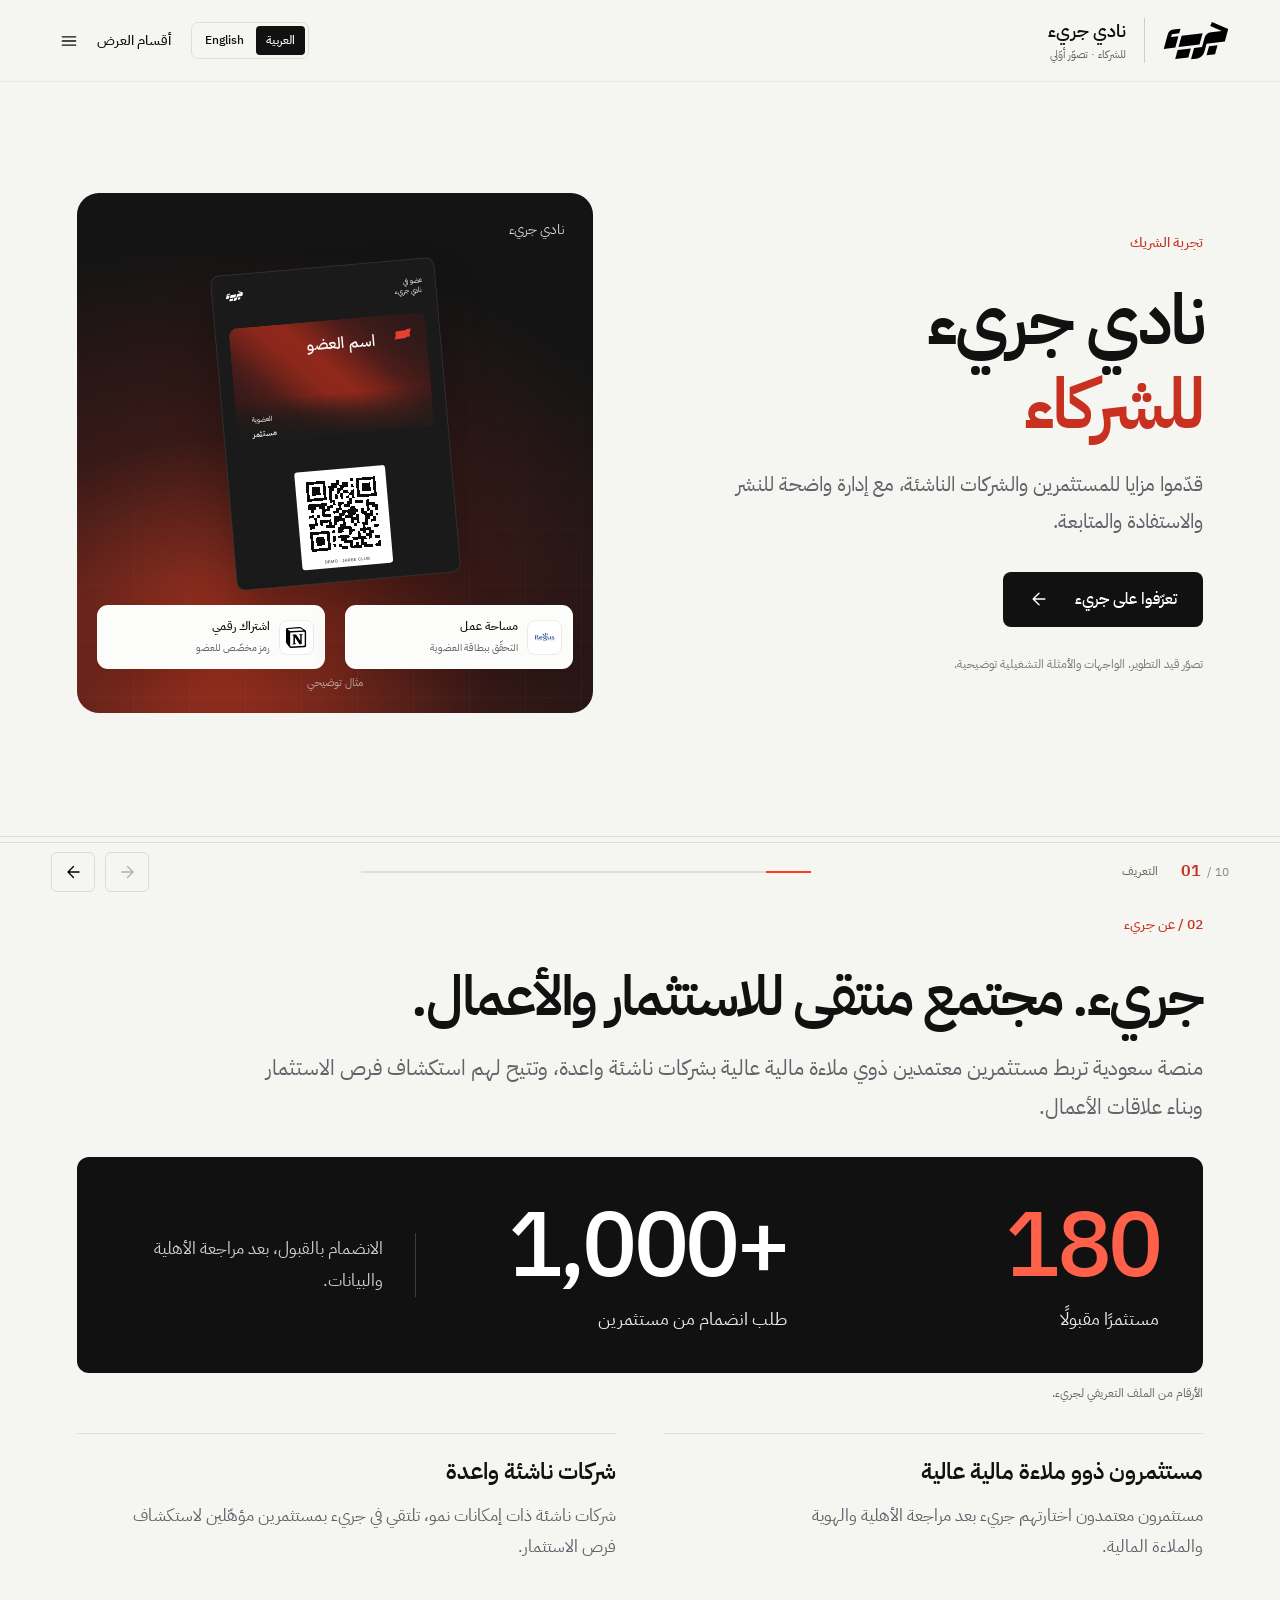
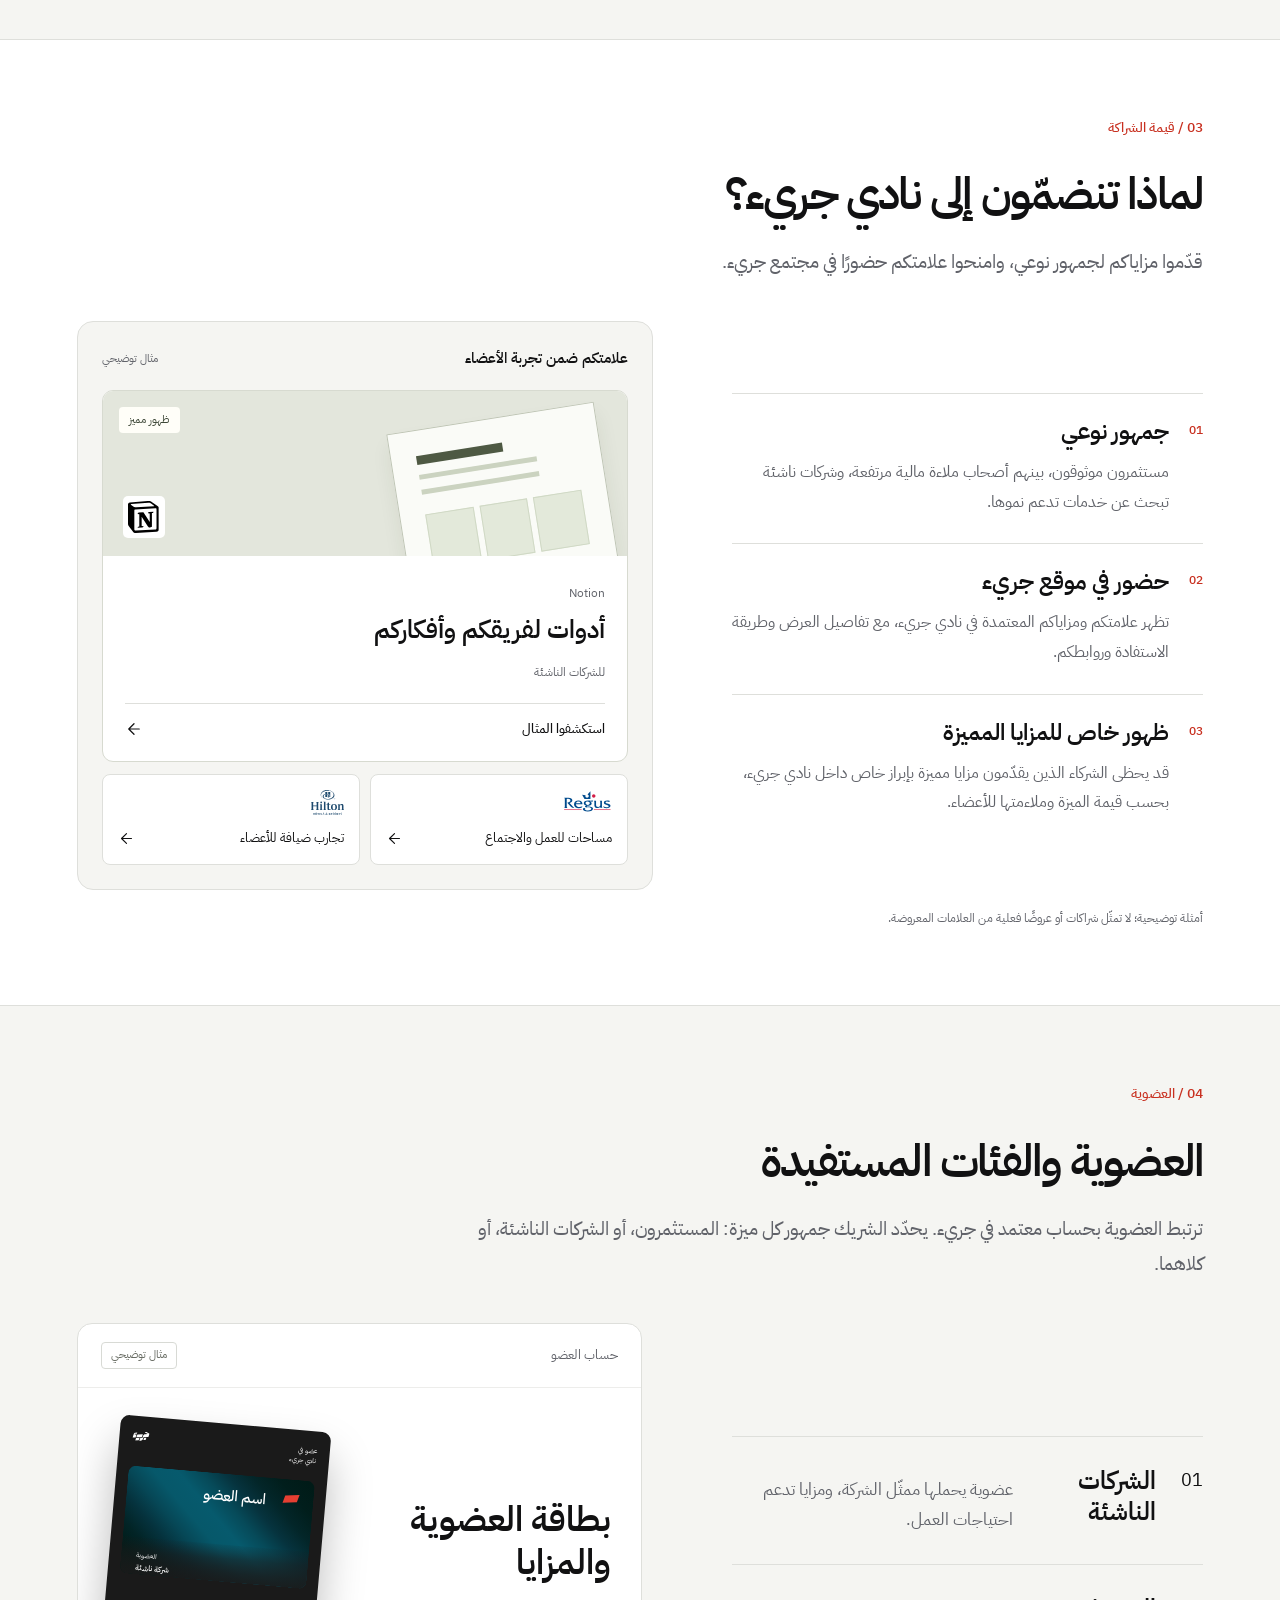
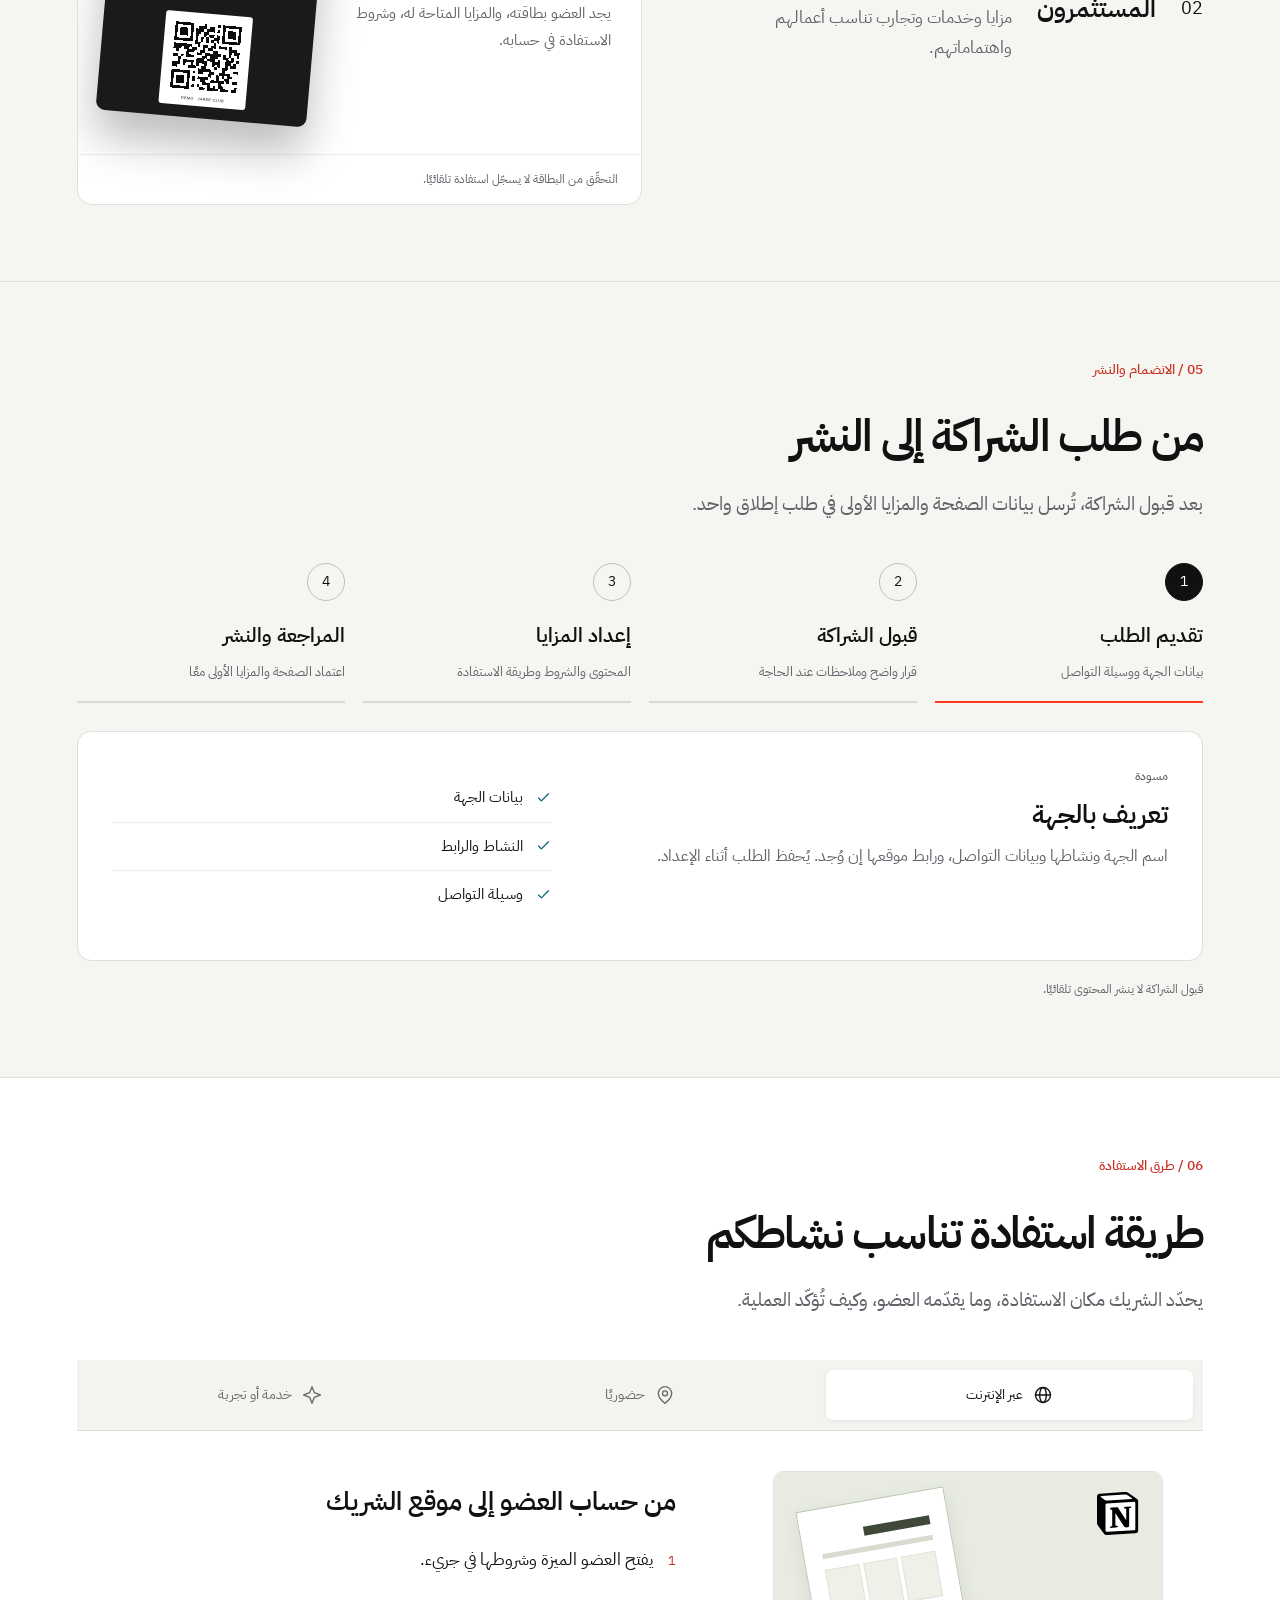
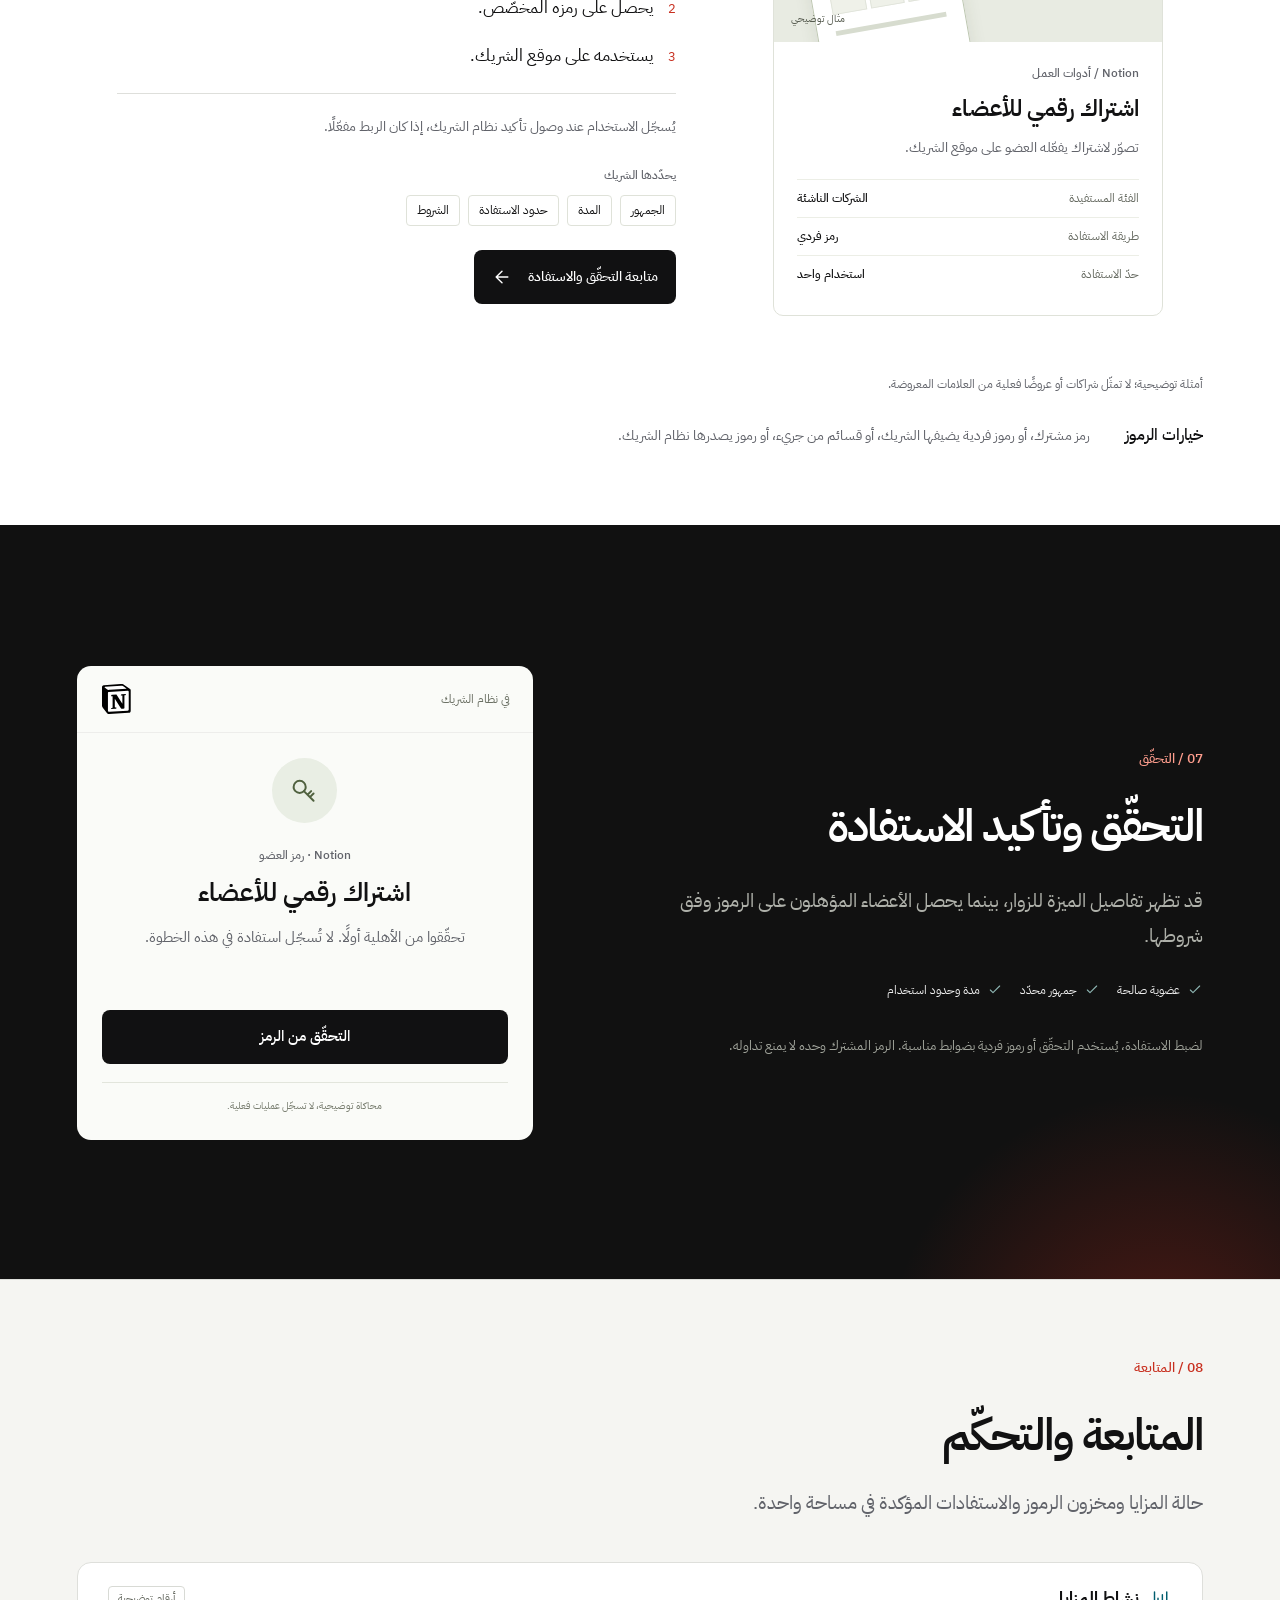
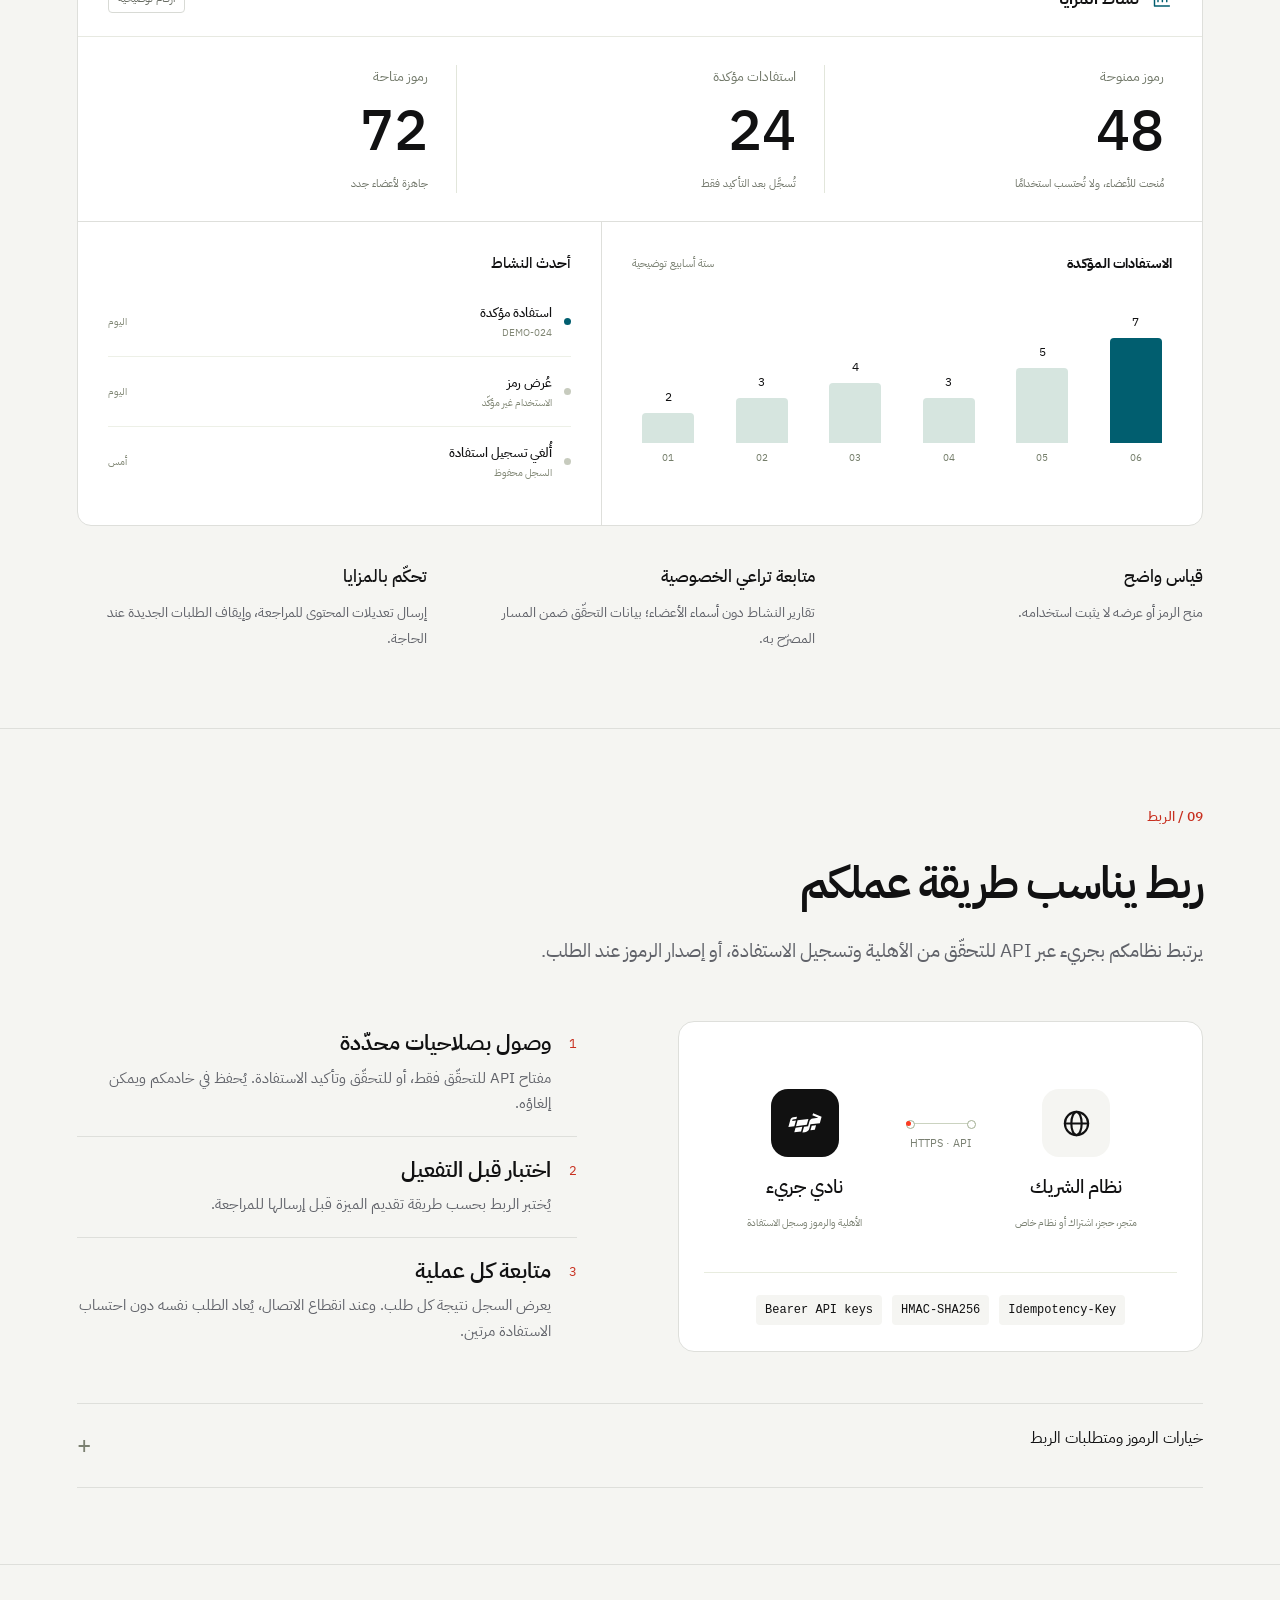
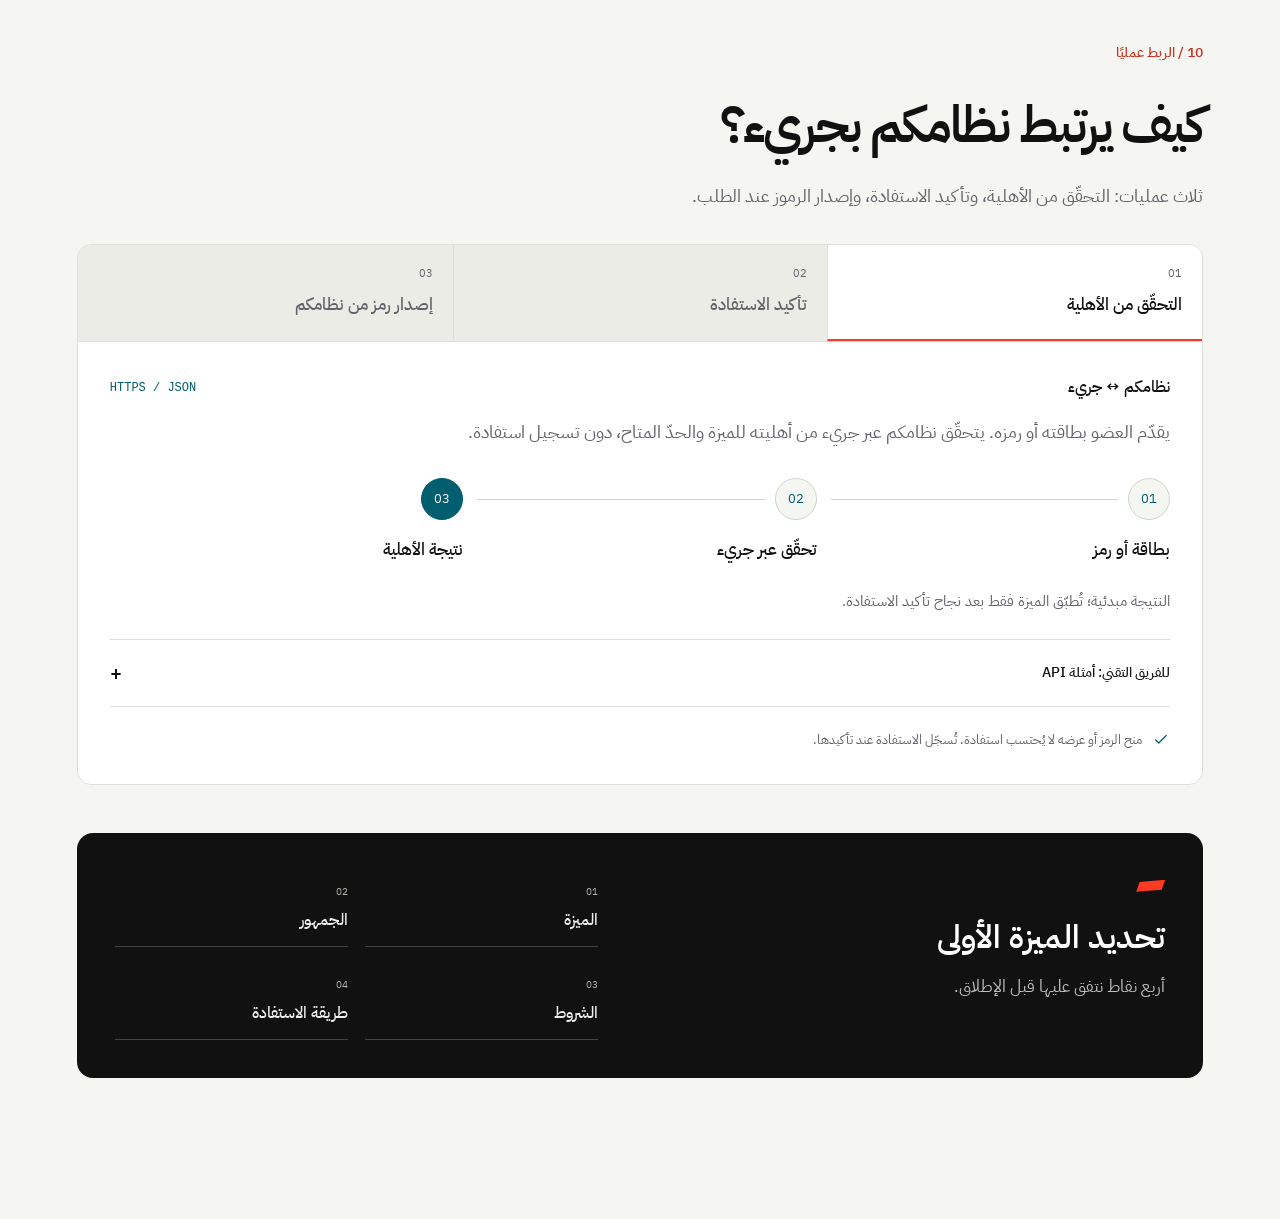
==== commit d814158f: "Clarify Jaree profiles and simplify integration overview" ====
--- a/partners-v2/index.html
+++ b/partners-v2/index.html
@@ -50,7 +50,7 @@
 <div class="floating-benefit regus-float"><span class="logo-tile"><img src="assets/regus.svg" alt="Regus"></span><div><b>مساحة عمل</b><small>التحقّق ببطاقة العضوية</small></div></div>
 <span class="art-foot">مثال توضيحي</span></div></section>
 <section class="chapter about" id="about" data-title="عن جريء" aria-labelledby="about-title">
-<div class="section-heading reveal"><p class="eyebrow">02 / عن جريء</p><h2 id="about-title">جريء. مجتمع منتقى للاستثمار والأعمال.</h2><p class="lead">منصة سعودية تربط مستثمرين معتمدين ذوي ملاءة مالية عالية بشركات ناشئة واعدة، وتتيح لهم استكشاف فرص الاستثمار وبناء علاقات الأعمال.</p></div><div class="about-proof reveal"><div class="admission-figures"><div class="admission-stat"><strong dir="ltr">180</strong><span>مستثمرًا مقبولًا</span></div><div class="admission-stat"><strong dir="ltr">1,000+</strong><span>طلب انضمام من مستثمرين</span></div><p class="admission-selection">الانضمام بالقبول، بعد مراجعة الأهلية والبيانات.</p></div><p class="source-note">الأرقام من الملف التعريفي لجريء.</p></div><div class="about-audiences reveal"><article><h3>مستثمرون مؤهّلون</h3><p>هويات متحقّق منها وملاءة مالية مثبتة؛ جمهور نوعي للخدمات والتجارب التي تناسب احتياجاته.</p></article><article><h3>شركات ناشئة واعدة</h3><p>شركات ذات إمكانات نمو، تبحث عن خدمات وأدوات وشراكات تدعم أعمالها.</p></article></div><div class="about-bridge reveal"><h3>لماذا يهمّ ذلك لشركاء نادي جريء؟</h3><p>ظهور علامتكم أمام مجتمع محدّد من المستثمرين والشركات، عبر مزايا ترتبط باحتياجاتهم الشخصية والمهنية.</p></div></section>
+<div class="section-heading reveal"><p class="eyebrow">02 / عن جريء</p><h2 id="about-title">جريء. مجتمع منتقى للاستثمار والأعمال.</h2><p class="lead">منصة سعودية تربط مستثمرين معتمدين ذوي ملاءة مالية عالية بشركات ناشئة واعدة، وتتيح لهم استكشاف فرص الاستثمار وبناء علاقات الأعمال.</p></div><div class="about-proof reveal"><div class="admission-figures"><div class="admission-stat"><strong dir="ltr">180</strong><span>مستثمرًا مقبولًا</span></div><div class="admission-stat"><strong dir="ltr">1,000+</strong><span>طلب انضمام من مستثمرين</span></div><p class="admission-selection">الانضمام بالقبول، بعد مراجعة الأهلية والبيانات.</p></div><p class="source-note">الأرقام من الملف التعريفي لجريء.</p></div><div class="about-audiences reveal"><article><h3>مستثمرون ذوو ملاءة مالية عالية</h3><p>مستثمرون معتمدون اختارتهم جريء بعد مراجعة الأهلية والهوية والملاءة المالية.</p></article><article><h3>شركات ناشئة واعدة</h3><p>شركات ناشئة ذات إمكانات نمو، تلتقي في جريء بمستثمرين مؤهّلين لاستكشاف فرص الاستثمار.</p></article></div></section>
 <section class="chapter partner-value" id="value" data-title="قيمة الشراكة" aria-labelledby="value-title">
 <div class="section-heading reveal"><p class="eyebrow">03 / قيمة الشراكة</p><h2 id="value-title">لماذا تنضمّون إلى نادي جريء؟</h2><p class="lead">قدّموا مزاياكم لجمهور نوعي، وامنحوا علامتكم حضورًا في مجتمع جريء.</p></div><div class="value-layout reveal"><div class="partner-value-grid"><article><span class="value-number">01</span><div><h3>جمهور نوعي</h3><p>مستثمرون موثوقون، بينهم أصحاب ملاءة مالية مرتفعة، وشركات ناشئة تبحث عن خدمات تدعم نموها.</p></div></article><article><span class="value-number">02</span><div><h3>حضور في موقع جريء</h3><p>تظهر علامتكم ومزاياكم المعتمدة في نادي جريء، مع تفاصيل العرض وطريقة الاستفادة وروابطكم.</p></div></article><article><span class="value-number">03</span><div><h3>ظهور خاص للمزايا المميزة</h3><p>قد يحظى الشركاء الذين يقدّمون مزايا مميزة بإبراز خاص داخل نادي جريء، بحسب قيمة الميزة وملاءمتها للأعضاء.</p></div></article></div>
 <div class="brand-showcase"><div class="showcase-top"><b>علامتكم ضمن تجربة الأعضاء</b><span>مثال توضيحي</span></div><a class="featured-brand" href="#benefit" data-showcase="digital"><div class="featured-art"><div class="showcase-notebook"><i></i><i></i><i></i><div><span></span><span></span><span></span></div></div><img src="assets/notion.svg" alt="Notion"><span class="featured-tag">ظهور مميز</span></div><div class="featured-copy"><span>Notion</span><h3>أدوات لفريقكم وأفكاركم</h3><small>للشركات الناشئة</small><b>استكشفوا المثال<svg class="" aria-hidden="true"><use href="#i-arrow"/></svg></b></div></a><div class="secondary-brands"><a href="#benefit" data-showcase="venue"><img src="assets/regus.svg" alt="Regus"><span>مساحات للعمل والاجتماع</span><svg class="" aria-hidden="true"><use href="#i-arrow"/></svg></a><a href="#benefit" data-showcase="experience"><img src="assets/hilton.svg" alt="Hilton"><span>تجارب ضيافة للأعضاء</span><svg class="" aria-hidden="true"><use href="#i-arrow"/></svg></a></div></div></div><p class="brand-note">أمثلة توضيحية؛ لا تمثّل شراكات أو عروضًا فعلية من العلامات المعروضة.</p></section>
@@ -75,11 +75,11 @@
 <div class="section-heading reveal"><p class="eyebrow">08 / المتابعة</p><h2 id="insights-title">المتابعة والتحكّم</h2><p class="lead">حالة المزايا ومخزون الرموز والاستفادات المؤكدة في مساحة واحدة.</p></div><div class="dashboard-preview reveal"><div class="dashboard-header"><div><svg class="" aria-hidden="true"><use href="#i-chart"/></svg><b>نشاط المزايا</b></div><span class="outline-tag">أرقام توضيحية</span></div><div class="metrics"><div><span>رموز ممنوحة</span><strong id="metric-0">48</strong><small>مُنحت للأعضاء، ولا تُحتسب استخدامًا</small></div><div><span>استفادات مؤكدة</span><strong id="metric-1">24</strong><small>تُسجَّل بعد التأكيد فقط</small></div><div><span>رموز متاحة</span><strong id="metric-2">72</strong><small>جاهزة لأعضاء جدد</small></div></div><div class="dashboard-lower"><div class="chart-area"><div class="chart-title"><b>الاستفادات المؤكدة</b><span>ستة أسابيع توضيحية</span></div><div class="bar-chart" role="img" aria-label="الاستفادات المؤكدة: 2, 3, 4, 3, 5, 7"><div><span id="bar-value-0">2</span><i id="bar-0" style="--bar:25.0%"></i><small>01</small></div><div><span id="bar-value-1">3</span><i id="bar-1" style="--bar:37.5%"></i><small>02</small></div><div><span id="bar-value-2">4</span><i id="bar-2" style="--bar:50.0%"></i><small>03</small></div><div><span id="bar-value-3">3</span><i id="bar-3" style="--bar:37.5%"></i><small>04</small></div><div><span id="bar-value-4">5</span><i id="bar-4" style="--bar:62.5%"></i><small>05</small></div><div><span id="bar-value-5">7</span><i id="bar-5" style="--bar:87.5%"></i><small>06</small></div></div></div><div class="activity-example"><b>أحدث النشاط</b><div class="activity-row new-activity" id="new-activity" hidden><span class="event-dot"></span><div><b id="new-activity-title">استفادة مؤكدة</b><small id="new-activity-detail"></small></div><span>اليوم</span></div><div class="activity-row"><span class="event-dot "></span><div><b>استفادة مؤكدة</b><small><bdi>DEMO-024</bdi></small></div><span>اليوم</span></div><div class="activity-row"><span class="event-dot neutral-dot"></span><div><b>عُرض رمز</b><small><bdi>الاستخدام غير مؤكّد</bdi></small></div><span>اليوم</span></div><div class="activity-row"><span class="event-dot neutral-dot"></span><div><b>أُلغي تسجيل استفادة</b><small><bdi>السجل محفوظ</bdi></small></div><span>أمس</span></div></div></div></div>
 <div class="insight-principles reveal"><div><b>قياس واضح</b><p>منح الرمز أو عرضه لا يثبت استخدامه.</p></div><div><b>متابعة تراعي الخصوصية</b><p>تقارير النشاط دون أسماء الأعضاء؛ بيانات التحقّق ضمن المسار المصرّح به.</p></div><div><b>تحكّم بالمزايا</b><p>إرسال تعديلات المحتوى للمراجعة، وإيقاف الطلبات الجديدة عند الحاجة.</p></div></div></section>
 <section class="chapter connect" id="connect" data-title="الربط" aria-labelledby="connect-title">
-<div class="section-heading reveal"><p class="eyebrow">09 / الربط</p><h2 id="connect-title">ربط تقني واضح، من الصلاحية إلى التأكيد</h2><p class="lead">واجهات API عبر HTTPS للتحقّق من الأهلية وتأكيد الاستفادة، مع اتصال موقّع بنظامكم عند إصدار الرموز حسب الطلب.</p></div><div class="connection-layout reveal"><div class="connection-map"><div class="system-node"><span class="system-mark"><svg class="" aria-hidden="true"><use href="#i-globe"/></svg></span><b>نظام الشريك</b><small>متجر، حجز، اشتراك أو نظام خاص</small></div><div class="connection-line" aria-hidden="true"><i></i><span>HTTPS · API</span></div><div class="system-node jaree-node"><img src="assets/jaree-white.svg" alt="نادي جريء"><b>نادي جريء</b><small>الأهلية والرموز وسجل الاستفادة</small></div><div class="connection-functions"><span>Bearer API keys</span><span>HMAC-SHA256</span><span>Idempotency-Key</span></div></div><div class="connection-steps"><article><span>1</span><div><h3>وصول بصلاحيات محدّدة</h3><p>مفتاح API للتحقّق فقط، أو للتحقّق وتأكيد الاستفادة. يُحفظ في خادمكم ويمكن إلغاؤه.</p></div></article><article><span>2</span><div><h3>اختبار قبل التفعيل</h3><p>يُختبر الاتصال والعمليات المطلوبة لمسار الميزة قبل المراجعة. إذا كان الربط يؤكّد الاستفادة، يشمل الاختبار التأكيد وإعادة الطلب.</p></div></article><article><span>3</span><div><h3>سجل طلبات ونتائج واضحة</h3><p>متابعة حالة الطلب والاستجابة. عند انقطاع الاتصال، يُعاد الطلب نفسه بمعرّف Idempotency-Key نفسه لتجنّب تسجيل استخدام إضافي.</p></div></article></div></div>
-<details class="technical-detail reveal"><summary>خيارات الرموز ومتطلبات الربط<span aria-hidden="true">+</span></summary><div><p>يمكن رفع رموزكم الجاهزة بملف CSV، أو إعداد عنوان HTTPS لإصدارها من نظامكم عند الطلب. استقبال طلبات الإصدار يتطلّب التحقّق من توقيع HMAC-SHA256. لا يلزم API لاستخدام صفحة التحقّق في جريء، ولا يفترض هذا العرض وجود موصّل جاهز لمنصة تجارية محدّدة.</p></div></details>
+<div class="section-heading reveal"><p class="eyebrow">09 / الربط</p><h2 id="connect-title">ربط يناسب طريقة عملكم</h2><p class="lead">يرتبط نظامكم بجريء عبر API للتحقّق من الأهلية وتسجيل الاستفادة، أو إصدار الرموز عند الطلب.</p></div><div class="connection-layout reveal"><div class="connection-map"><div class="system-node"><span class="system-mark"><svg class="" aria-hidden="true"><use href="#i-globe"/></svg></span><b>نظام الشريك</b><small>متجر، حجز، اشتراك أو نظام خاص</small></div><div class="connection-line" aria-hidden="true"><i></i><span>HTTPS · API</span></div><div class="system-node jaree-node"><img src="assets/jaree-white.svg" alt="نادي جريء"><b>نادي جريء</b><small>الأهلية والرموز وسجل الاستفادة</small></div><div class="connection-functions"><span>Bearer API keys</span><span>HMAC-SHA256</span><span>Idempotency-Key</span></div></div><div class="connection-steps"><article><span>1</span><div><h3>وصول بصلاحيات محدّدة</h3><p>مفتاح API للتحقّق فقط، أو للتحقّق وتأكيد الاستفادة. يُحفظ في خادمكم ويمكن إلغاؤه.</p></div></article><article><span>2</span><div><h3>اختبار قبل التفعيل</h3><p>يُختبر الربط بحسب طريقة تقديم الميزة قبل إرسالها للمراجعة.</p></div></article><article><span>3</span><div><h3>متابعة كل عملية</h3><p>يعرض السجل نتيجة كل طلب. وعند انقطاع الاتصال، يُعاد الطلب نفسه دون احتساب الاستفادة مرتين.</p></div></article></div></div>
+<details class="technical-detail reveal"><summary>خيارات الرموز ومتطلبات الربط<span aria-hidden="true">+</span></summary><div><p>يمكن رفع رموزكم الجاهزة بملف CSV، أو ربط نظامكم لإصدارها عند الطلب. ويمكن استخدام صفحة التحقّق في جريء دون ربط تقني. يُجهّز الربط بحسب نظامكم؛ لا يتضمّن العرض موصّلات جاهزة لمنصات تجارية محدّدة.</p></div></details>
 </section>
 <section class="chapter scenarios" id="scenarios" data-title="الربط عمليًا" aria-labelledby="scenarios-title">
-<div class="section-heading reveal"><p class="eyebrow">10 / الربط عمليًا</p><h2 id="scenarios-title">التحقّق والإصدار والتأكيد عبر API</h2><p class="lead">طلبات واستجابات من واجهات الربط الجاري تطويرها واختبارها، توضّح دور كل نظام وطريقة تسجيل الاستفادة.</p></div><div class="scenario-workspace reveal"><div class="scenario-tabs" role="tablist" aria-label="التحقّق والإصدار والتأكيد عبر API"><button role="tab" id="scenario-tab-verify" data-scenario="verify" aria-selected="true" aria-controls="scenario-panel" tabindex="0"><span>01</span>التحقّق من الأهلية</button><button role="tab" id="scenario-tab-confirm" data-scenario="confirm" aria-selected="false" aria-controls="scenario-panel" tabindex="-1"><span>02</span>تأكيد الاستفادة</button><button role="tab" id="scenario-tab-issue" data-scenario="issue" aria-selected="false" aria-controls="scenario-panel" tabindex="-1"><span>03</span>إصدار رمز من نظامكم</button></div><div id="scenario-panel" role="tabpanel" aria-labelledby="scenario-tab-verify"><div class="technical-flow-heading"><span id="scenario-direction">نظامكم ↔ جريء</span><span class="transport-label" dir="ltr">HTTPS / JSON</span></div><p id="scenario-body">توضح النتيجة حالة الرمز وإتاحة الميزة ومسار التأكيد وحدود الاستفادة. التحقّق مبدئي؛ لا يحجز الميزة ولا يسجّل استخدامًا.</p><div class="api-base"><span>مسار واجهة جريء</span><code dir="ltr">/api/v1/club/partner-api</code></div><div class="api-exchange"><div class="api-request"><span>الطلب</span><pre dir="ltr"><code id="scenario-request">POST /codes/check
+<div class="section-heading reveal"><p class="eyebrow">10 / الربط عمليًا</p><h2 id="scenarios-title">كيف يرتبط نظامكم بجريء؟</h2><p class="lead">ثلاث عمليات: التحقّق من الأهلية، وتأكيد الاستفادة، وإصدار الرموز عند الطلب.</p></div><div class="scenario-workspace reveal"><div class="scenario-tabs" role="tablist" aria-label="كيف يرتبط نظامكم بجريء؟"><button role="tab" id="scenario-tab-verify" data-scenario="verify" aria-selected="true" aria-controls="scenario-panel" tabindex="0"><span>01</span>التحقّق من الأهلية</button><button role="tab" id="scenario-tab-confirm" data-scenario="confirm" aria-selected="false" aria-controls="scenario-panel" tabindex="-1"><span>02</span>تأكيد الاستفادة</button><button role="tab" id="scenario-tab-issue" data-scenario="issue" aria-selected="false" aria-controls="scenario-panel" tabindex="-1"><span>03</span>إصدار رمز من نظامكم</button></div><div id="scenario-panel" role="tabpanel" aria-labelledby="scenario-tab-verify"><div class="technical-flow-heading"><span id="scenario-direction">نظامكم ↔ جريء</span><span class="transport-label" dir="ltr">HTTPS / JSON</span></div><p id="scenario-body">يقدّم العضو بطاقته أو رمزه. يتحقّق نظامكم عبر جريء من أهليته للميزة والحدّ المتاح، دون تسجيل استفادة.</p><ol class="scenario-flow" id="scenario-flow"><li><span>01</span><b>بطاقة أو رمز</b></li><li><span>02</span><b>تحقّق عبر جريء</b></li><li><span>03</span><b>نتيجة الأهلية</b></li></ol><p class="scenario-summary" id="scenario-summary">النتيجة مبدئية؛ تُطبّق الميزة فقط بعد نجاح تأكيد الاستفادة.</p><details class="api-disclosure"><summary>للفريق التقني: أمثلة API<span aria-hidden="true">+</span></summary><div class="api-disclosure-body"><div class="api-base"><span>مسار واجهة جريء</span><code dir="ltr">/api/v1/club/partner-api</code></div><div class="api-exchange"><div class="api-request"><span>الطلب</span><pre dir="ltr"><code id="scenario-request">POST /codes/check
 Authorization: Bearer &lt;partner-key&gt;
 Content-Type: application/json
 
@@ -91,8 +91,8 @@
     &quot;confirmVia&quot;: &quot;SYSTEM&quot;,
     &quot;allowance&quot;: {&quot;remaining&quot;: 1}
   }
-}</code></pre><p id="scenario-outcome">الميزة متاحة للتأكيد عبر نظامكم في هذا المثال. لا تُطبّق إلا بعد نجاح طلب التأكيد.</p></div></div><p id="scenario-detail">للتحقّق بالبطاقة: POST /cards/check. أمّا قسائم جريء فتُفحص وتُؤكّد عبر صفحة التحقّق في جريء.</p><small class="technical-example-note">مقتطفات توضيحية بقيم تجريبية، وليست دليل التنفيذ الكامل.</small><p class="scenario-note"><svg class="" aria-hidden="true"><use href="#i-check"/></svg>منح الرمز أو عرضه لا يُحتسب استفادة. تُسجّل الاستفادة عند تأكيدها.</p></div></div>
+}</code></pre><p id="scenario-outcome">الميزة متاحة للتأكيد عبر نظامكم في هذا المثال. لا تُطبّق إلا بعد نجاح طلب التأكيد.</p></div></div><p id="scenario-detail">للتحقّق بالبطاقة: POST /cards/check. أمّا قسائم جريء فتُفحص وتُؤكّد عبر صفحة التحقّق في جريء.</p><small class="technical-example-note">مقتطفات من الربط الجاري تطويره واختباره، بقيم تجريبية لا تتضمّن مفاتيح فعلية أو بيانات أعضاء.</small></div></details><p class="scenario-note"><svg class="" aria-hidden="true"><use href="#i-check"/></svg>منح الرمز أو عرضه لا يُحتسب استفادة. تُسجّل الاستفادة عند تأكيدها.</p></div></div>
 <div class="closing-panel reveal"><div><span class="dash"></span><h3>تحديد الميزة الأولى</h3><p>أربع نقاط نتفق عليها قبل الإطلاق.</p></div><div class="closing-labels"><span>01 <b>الميزة</b></span><span>02 <b>الجمهور</b></span><span>03 <b>الشروط</b></span><span>04 <b>طريقة الاستفادة</b></span></div></div></section>
 </main><footer class="presentation-controls" aria-label="أقسام العرض"><span class="progress-label"><span class="progress-count" dir="ltr"><b id="current-number">01</b> / 10</span><span id="current-title">التعريف</span></span><div class="progress-track" aria-hidden="true"><span id="progress-fill"></span></div><div class="chapter-buttons"><button id="previous" aria-label="القسم السابق" disabled><svg class="reverse" aria-hidden="true"><use href="#i-arrow"/></svg></button><button id="next-chapter" aria-label="القسم التالي"><svg class="" aria-hidden="true"><use href="#i-arrow"/></svg></button></div></footer>
-<script type="application/json" id="presentation-copy">{"lang": "ar", "dir": "rtl", "title": "نادي جريء | تجربة الشريك", "description": "تعرّفوا على رحلة الشريك في نادي جريء: الانضمام، وطرح المزايا، والاستفادة، والمتابعة، والربط.", "ui": {"club": "نادي جريء", "partners": "للشركاء", "concept": "تصوّر أوّلي", "menu": "أقسام العرض", "skip": "انتقل إلى المحتوى", "pause": "إيقاف الحركة", "play": "تشغيل الحركة", "fullscreen": "ملء الشاشة", "exitFullscreen": "الخروج من ملء الشاشة", "previous": "القسم السابق", "next": "القسم التالي", "home": "بداية العرض", "language": "English", "alternate": "en.html", "nextLabel": "التالي", "backTop": "العودة إلى البداية", "example": "مثال توضيحي", "figures": "أرقام توضيحية", "brandNote": "أمثلة توضيحية؛ لا تمثّل شراكات أو عروضًا فعلية من العلامات المعروضة.", "continue": "متابعة التجربة", "memberName": "اسم العضو", "memberOf": "عضو في", "membership": "العضوية", "investor": "مستثمر", "startup": "شركة ناشئة", "download": "نسخة PDF", "reducedMotion": "الحركة مخفّفة بحسب إعداد جهازك"}, "nav": ["التعريف", "عن جريء", "قيمة الشراكة", "العضوية", "الانضمام والنشر", "طرق الاستفادة", "التحقّق", "المتابعة", "الربط", "الربط عمليًا"], "intro": {"eyebrow": "تجربة الشريك", "heading": ["نادي جريء", "للشركاء"], "lead": "قدّموا مزايا للمستثمرين والشركات الناشئة، مع إدارة واضحة للنشر والاستفادة والمتابعة.", "action": "تعرّفوا على جريء", "note": "تصوّر قيد التطوير. الواجهات والأمثلة التشغيلية توضيحية.", "float1": ["اشتراك رقمي", "رمز مخصّص للعضو"], "float2": ["مساحة عمل", "التحقّق ببطاقة العضوية"]}, "members": {"title": "العضوية والفئات المستفيدة", "lead": "ترتبط العضوية بحساب معتمد في جريء. يحدّد الشريك جمهور كل ميزة: المستثمرون، أو الشركات الناشئة، أو كلاهما.", "groups": [["الشركات الناشئة", "عضوية يحملها ممثّل الشركة، ومزايا تدعم احتياجات العمل."], ["المستثمرون", "مزايا وخدمات وتجارب تناسب أعمالهم واهتماماتهم."]], "window": "حساب العضو", "heading": "بطاقة العضوية والمزايا", "body": "يجد العضو بطاقته، والمزايا المتاحة له، وشروط الاستفادة في حسابه.", "foot": "التحقّق من البطاقة لا يسجّل استفادة تلقائيًا.", "next": "الانضمام وإطلاق المزايا"}, "join": {"title": "من طلب الشراكة إلى النشر", "lead": "بعد قبول الشراكة، تُرسل بيانات الصفحة والمزايا الأولى في طلب إطلاق واحد.", "stages": [{"name": "تقديم الطلب", "summary": "بيانات الجهة ووسيلة التواصل", "title": "تعريف بالجهة", "body": "اسم الجهة ونشاطها وبيانات التواصل، ورابط موقعها إن وُجد. يُحفظ الطلب أثناء الإعداد.", "status": "مسودة", "rows": ["بيانات الجهة", "النشاط والرابط", "وسيلة التواصل"]}, {"name": "قبول الشراكة", "summary": "قرار واضح وملاحظات عند الحاجة", "title": "مراجعة طلب الشراكة", "body": "تراجع جريء الطلب. يظهر القرار في الحساب، وتُوضّح التعديلات المطلوبة عند الحاجة.", "status": "قيد المراجعة", "rows": ["مراجعة البيانات", "قرار الشراكة", "ملاحظات محدّدة"]}, {"name": "إعداد المزايا", "summary": "المحتوى والشروط وطريقة الاستفادة", "title": "إعداد طلب الإطلاق", "body": "يُضيف الشريك نبذة العلامة والصور والمزايا، ويعاينها قبل الإرسال.", "status": "قيد الإعداد", "rows": ["الصفحة والصور", "المزايا والشروط", "معاينة المحتوى"]}, {"name": "المراجعة والنشر", "summary": "اعتماد الصفحة والمزايا الأولى معًا", "title": "إطلاق المحتوى المعتمد", "body": "تراجع جريء طلب الإطلاق. تُنشر الصفحة والمزايا الأولى معًا بعد الموافقة.", "status": "بانتظار الاعتماد", "rows": ["طلب إطلاق واحد", "مراجعة جريء", "نشر النسخة المعتمدة"]}], "foot": "قبول الشراكة لا ينشر المحتوى تلقائيًا.", "next": "استعراض طرق الاستفادة"}, "benefit": {"title": "طريقة استفادة تناسب نشاطكم", "lead": "يحدّد الشريك مكان الاستفادة، وما يقدّمه العضو، وكيف تُؤكّد العملية.", "tabs": ["عبر الإنترنت", "حضوريًا", "خدمة أو تجربة"], "audience": "الفئة المستفيدة", "method": "طريقة الاستفادة", "controls": "يحدّدها الشريك", "controlLabels": ["الجمهور", "المدة", "حدود الاستفادة", "الشروط"], "codeTitle": "خيارات الرموز", "codeBody": "رمز مشترك، أو رموز فردية يضيفها الشريك، أو قسائم من جريء، أو رموز يصدرها نظام الشريك.", "action": "متابعة التحقّق والاستفادة", "methods": [{"id": "digital", "brand": "Notion", "category": "أدوات العمل", "title": "اشتراك رقمي للأعضاء", "body": "تصوّر لاشتراك يفعّله العضو على موقع الشريك.", "audience": "الشركات الناشئة", "method": "رمز فردي", "heading": "من حساب العضو إلى موقع الشريك", "steps": ["يفتح العضو الميزة وشروطها في جريء.", "يحصل على رمزه المخصّص.", "يستخدمه على موقع الشريك."], "note": "يُسجّل الاستخدام عند وصول تأكيد نظام الشريك، إذا كان الربط مفعّلًا.", "token": "رمز العضو", "verify": "التحقّق من الرمز", "unit": "استخدام واحد", "remaining": "0", "remainingLabel": "المتبقي", "verification": "رمز صالح وعضو مؤهل. لم تُسجّل استفادة بعد.", "place": "في نظام الشريك"}, {"id": "venue", "brand": "Regus", "category": "مساحات العمل", "title": "يومان في مساحة عمل", "body": "تصوّر لميزة تُستخدم في المواقع التي يحدّدها الشريك.", "audience": "الشركات الناشئة", "method": "بطاقة العضوية", "heading": "التحقّق عند الاستفادة", "steps": ["يراجع العضو المواقع والشروط.", "يعرض بطاقته للتحقّق من أهليته.", "يؤكّد موظف مخوَّل الاستفادة."], "note": "يمكن البدء بصفحة التحقّق في جريء دون ربط تقني.", "token": "بطاقة العضوية", "verify": "التحقّق من العضوية", "unit": "يومان", "remaining": "1", "remainingLabel": "الأيام المتبقية", "verification": "عضوية صالحة وميزة متاحة. المتبقي يومان، ولم تُسجّل استفادة.", "place": "في صفحة التحقّق من جريء"}, {"id": "experience", "brand": "Hilton", "category": "الضيافة والتجارب", "title": "تجربة ضيافة للأعضاء", "body": "تصوّر لتجربة مختارة وفق شروط الشريك والتوفّر.", "audience": "المستثمرون والشركات الناشئة", "method": "قسيمة من جريء", "heading": "قسيمة تُقدّم عند الاستفادة", "steps": ["يراجع العضو التجربة وشروط الحجز.", "يحصل على قسيمته من جريء.", "تُفحص القسيمة ثم تُؤكّد الاستفادة."], "note": "الحصول على القسيمة لا يعني استخدامها.", "token": "قسيمة العضو", "verify": "التحقّق من القسيمة", "unit": "استخدام واحد", "remaining": "0", "remainingLabel": "المتبقي", "verification": "قسيمة صالحة وعضو مؤهل. لم تُسجّل استفادة بعد.", "place": "في صفحة التحقّق من جريء"}], "limit": "حدّ الاستفادة"}, "trust": {"title": "التحقّق وتأكيد الاستفادة", "lead": "قد تظهر تفاصيل الميزة للزوار، بينما يحصل الأعضاء المؤهلون على الرموز وفق شروطها.", "rules": ["عضوية صالحة", "جمهور محدّد", "مدة وحدود استخدام"], "note": "لضبط الاستفادة، يُستخدم التحقّق أو رموز فردية بضوابط مناسبة. الرمز المشترك وحده لا يمنع تداوله.", "demo": "تجربة الاستفادة", "initial": "تحقّقوا من الأهلية أولًا. لا تُسجّل استفادة في هذه الخطوة.", "eligible": "مؤهل للاستفادة", "confirm": "تأكيد الاستفادة", "confirmed": "تم تسجيل الاستفادة", "result": "حُدّث المتبقي وأُضيفت العملية إلى سجل النشاط.", "repeat": "إعادة طلب التأكيد", "repeated": "العملية مسجّلة مسبقًا", "repeatNote": "أُعيدت النتيجة نفسها دون تسجيل استخدام إضافي.", "reset": "بدء التجربة من جديد", "seeActivity": "عرض العملية في السجل", "demoNote": "محاكاة توضيحية، لا تسجّل عمليات فعلية.", "reference": "مرجع العملية"}, "insights": {"title": "المتابعة والتحكّم", "lead": "حالة المزايا ومخزون الرموز والاستفادات المؤكدة في مساحة واحدة.", "dashboard": "نشاط المزايا", "metrics": [["رموز ممنوحة", "مُنحت للأعضاء، ولا تُحتسب استخدامًا"], ["استفادات مؤكدة", "تُسجَّل بعد التأكيد فقط"], ["رموز متاحة", "جاهزة لأعضاء جدد"]], "chart": "الاستفادات المؤكدة", "period": "ستة أسابيع توضيحية", "history": "أحدث النشاط", "today": "اليوم", "yesterday": "أمس", "rows": [["استفادة مؤكدة", "DEMO-024"], ["عُرض رمز", "الاستخدام غير مؤكّد"], ["أُلغي تسجيل استفادة", "السجل محفوظ"]], "newRow": "من التجربة التوضيحية", "principles": [["قياس واضح", "منح الرمز أو عرضه لا يثبت استخدامه."], ["متابعة تراعي الخصوصية", "تقارير النشاط دون أسماء الأعضاء؛ بيانات التحقّق ضمن المسار المصرّح به."], ["تحكّم بالمزايا", "إرسال تعديلات المحتوى للمراجعة، وإيقاف الطلبات الجديدة عند الحاجة."]], "next": "استعراض خيارات الربط"}, "connect": {"title": "ربط تقني واضح، من الصلاحية إلى التأكيد", "lead": "واجهات API عبر HTTPS للتحقّق من الأهلية وتأكيد الاستفادة، مع اتصال موقّع بنظامكم عند إصدار الرموز حسب الطلب.", "system": "نظام الشريك", "systemNote": "متجر، حجز، اشتراك أو نظام خاص", "clubNote": "الأهلية والرموز وسجل الاستفادة", "optional": "HTTPS · API", "functions": ["Bearer API keys", "HMAC-SHA256", "Idempotency-Key"], "steps": [["وصول بصلاحيات محدّدة", "مفتاح API للتحقّق فقط، أو للتحقّق وتأكيد الاستفادة. يُحفظ في خادمكم ويمكن إلغاؤه."], ["اختبار قبل التفعيل", "يُختبر الاتصال والعمليات المطلوبة لمسار الميزة قبل المراجعة. إذا كان الربط يؤكّد الاستفادة، يشمل الاختبار التأكيد وإعادة الطلب."], ["سجل طلبات ونتائج واضحة", "متابعة حالة الطلب والاستجابة. عند انقطاع الاتصال، يُعاد الطلب نفسه بمعرّف Idempotency-Key نفسه لتجنّب تسجيل استخدام إضافي."]], "detailTitle": "خيارات الرموز ومتطلبات الربط", "detail": "يمكن رفع رموزكم الجاهزة بملف CSV، أو إعداد عنوان HTTPS لإصدارها من نظامكم عند الطلب. استقبال طلبات الإصدار يتطلّب التحقّق من توقيع HMAC-SHA256. لا يلزم API لاستخدام صفحة التحقّق في جريء، ولا يفترض هذا العرض وجود موصّل جاهز لمنصة تجارية محدّدة.", "closing": "تحديد الميزة الأولى", "closingBody": "أربع نقاط نتفق عليها قبل الإطلاق.", "closingLabels": ["الميزة", "الجمهور", "الشروط", "طريقة الاستفادة"]}, "value": {"title": "لماذا تنضمّون إلى نادي جريء؟", "lead": "قدّموا مزاياكم لجمهور نوعي، وامنحوا علامتكم حضورًا في مجتمع جريء.", "items": [["جمهور نوعي", "مستثمرون موثوقون، بينهم أصحاب ملاءة مالية مرتفعة، وشركات ناشئة تبحث عن خدمات تدعم نموها."], ["حضور في موقع جريء", "تظهر علامتكم ومزاياكم المعتمدة في نادي جريء، مع تفاصيل العرض وطريقة الاستفادة وروابطكم."], ["ظهور خاص للمزايا المميزة", "قد يحظى الشركاء الذين يقدّمون مزايا مميزة بإبراز خاص داخل نادي جريء، بحسب قيمة الميزة وملاءمتها للأعضاء."]], "next": "تعرّفوا على أعضاء نادي جريء", "showcase": {"title": "علامتكم ضمن تجربة الأعضاء", "body": "تظهر علامتكم ضمن المزايا المعتمدة، مع محتوى يوضح قيمتها وطريقة الاستفادة منها. وقد تحظى المزايا الأبرز بمساحة ظهور خاصة.", "featured": "ظهور مميز", "view": "استكشفوا المثال", "notion": "أدوات لفريقكم وأفكاركم", "regus": "مساحات للعمل والاجتماع", "hilton": "تجارب ضيافة للأعضاء", "audience": "للشركات الناشئة"}}, "about": {"title": "جريء. مجتمع منتقى للاستثمار والأعمال.", "lead": "منصة سعودية تربط مستثمرين معتمدين ذوي ملاءة مالية عالية بشركات ناشئة واعدة، وتتيح لهم استكشاف فرص الاستثمار وبناء علاقات الأعمال.", "stats": [["180", "مستثمرًا مقبولًا"], ["1,000+", "طلب انضمام من مستثمرين"]], "selection": "الانضمام بالقبول، بعد مراجعة الأهلية والبيانات.", "source": "الأرقام من الملف التعريفي لجريء.", "items": [["مستثمرون مؤهّلون", "هويات متحقّق منها وملاءة مالية مثبتة؛ جمهور نوعي للخدمات والتجارب التي تناسب احتياجاته."], ["شركات ناشئة واعدة", "شركات ذات إمكانات نمو، تبحث عن خدمات وأدوات وشراكات تدعم أعمالها."]], "bridgeTitle": "لماذا يهمّ ذلك لشركاء نادي جريء؟", "bridge": "ظهور علامتكم أمام مجتمع محدّد من المستثمرين والشركات، عبر مزايا ترتبط باحتياجاتهم الشخصية والمهنية."}, "scenarios": {"title": "التحقّق والإصدار والتأكيد عبر API", "lead": "طلبات واستجابات من واجهات الربط الجاري تطويرها واختبارها، توضّح دور كل نظام وطريقة تسجيل الاستفادة.", "note": "منح الرمز أو عرضه لا يُحتسب استفادة. تُسجّل الاستفادة عند تأكيدها.", "requestLabel": "الطلب", "responseLabel": "مقتطف من الاستجابة", "baseLabel": "مسار واجهة جريء", "exampleNote": "مقتطفات توضيحية بقيم تجريبية، وليست دليل التنفيذ الكامل.", "items": [{"id": "verify", "title": "التحقّق من الأهلية", "direction": "نظامكم ↔ جريء", "body": "توضح النتيجة حالة الرمز وإتاحة الميزة ومسار التأكيد وحدود الاستفادة. التحقّق مبدئي؛ لا يحجز الميزة ولا يسجّل استخدامًا.", "steps": ["بطاقة أو رمز", "طلب تحقّق", "الأهلية والحدود"], "request": "POST /codes/check\nAuthorization: Bearer \u003cpartner-key>\nContent-Type: application/json\n\n{\"code\":\"EXAMPLE-1001\"}", "response": "{\n  \"valid\": true,\n  \"state\": \"LIVE\",\n  \"benefit\": {\n    \"unavailable\": null,\n    \"confirmVia\": \"SYSTEM\",\n    \"allowance\": {\"remaining\": 1}\n  }\n}", "outcome": "الميزة متاحة للتأكيد عبر نظامكم في هذا المثال. لا تُطبّق إلا بعد نجاح طلب التأكيد.", "detail": "للتحقّق بالبطاقة: POST /cards/check. أمّا قسائم جريء فتُفحص وتُؤكّد عبر صفحة التحقّق في جريء."}, {"id": "confirm", "title": "تأكيد الاستفادة", "direction": "نظامكم ← جريء ← سجل الاستفادة", "body": "يرسل نظامكم طلب التأكيد قبل إتمام العملية، باستخدام Idempotency-Key ثابت. تُطبّق الميزة بعد نجاح التأكيد. إذا سُجّلت الاستفادة، تعيد المحاولة بالطلب والمعرّف نفسيهما نتيجتها دون استخدام إضافي.", "steps": ["طلب التأكيد", "تأكيد ناجح", "إتمام العملية"], "request": "POST /uses\nAuthorization: Bearer \u003cpartner-key>\nIdempotency-Key: order-10483\n\n{\"code\":\"EXAMPLE-1001\",\n \"orderReference\":\"ORDER-10483\"}", "response": "201 Created\n{\"status\":\"CONFIRMED\"}\n\n200 OK\n{\"status\":\"CONFIRMED\",\"replayed\":true}", "outcome": "201 لتأكيد جديد؛ و200 مع CONFIRMED لإعادة نتيجة ناجحة. الاستجابة 422 تعني رفض التأكيد دون تسجيل استفادة.", "detail": "يرتبط orderReference برقم العملية لديكم. وعند التأكيد من نظامكم وصفحة جريء معًا، يمنع الرقم نفسه تكرار الاستفادة للعضو والميزة نفسيهما."}, {"id": "issue", "title": "إصدار رمز من نظامكم", "direction": "جريء ← نظامكم ← جريء", "body": "عندما يطلب العضو رمزه، ترسل جريء طلب code.request موقّعًا إلى عنوان HTTPS لديكم. يتحقّق نظامكم من التوقيع ويعيد الرمز ومدة صلاحيته.", "steps": ["طلب العضو", "إصدار من نظامكم", "عرض الرمز"], "request": "POST https://partner.example/jaree/codes\nwebhook-id: \u003crequest-id>\nwebhook-timestamp: \u003cunix-seconds>\nwebhook-signature: v1,\u003csignature>", "response": "200 OK\n{\n  \"code\": \"EXAMPLE-1001\",\n  \"expiresOn\": \"2027-06-30\"\n}", "outcome": "يعود الرمز إلى العضو. إصداره وحده لا يُسجّل استفادة.", "detail": "توقيع HMAC-SHA256 مع طابع زمني. عند تعذّر الاستجابة، تعيد جريء المحاولة بمعرّف الطلب نفسه؛ يجب أن يعيد نظامكم الرمز نفسه دون إصدار مكرّر."}]}}</script>
+<script type="application/json" id="presentation-copy">{"lang": "ar", "dir": "rtl", "title": "نادي جريء | تجربة الشريك", "description": "تعرّفوا على رحلة الشريك في نادي جريء: الانضمام، وطرح المزايا، والاستفادة، والمتابعة، والربط.", "ui": {"club": "نادي جريء", "partners": "للشركاء", "concept": "تصوّر أوّلي", "menu": "أقسام العرض", "skip": "انتقل إلى المحتوى", "pause": "إيقاف الحركة", "play": "تشغيل الحركة", "fullscreen": "ملء الشاشة", "exitFullscreen": "الخروج من ملء الشاشة", "previous": "القسم السابق", "next": "القسم التالي", "home": "بداية العرض", "language": "English", "alternate": "en.html", "nextLabel": "التالي", "backTop": "العودة إلى البداية", "example": "مثال توضيحي", "figures": "أرقام توضيحية", "brandNote": "أمثلة توضيحية؛ لا تمثّل شراكات أو عروضًا فعلية من العلامات المعروضة.", "continue": "متابعة التجربة", "memberName": "اسم العضو", "memberOf": "عضو في", "membership": "العضوية", "investor": "مستثمر", "startup": "شركة ناشئة", "download": "نسخة PDF", "reducedMotion": "الحركة مخفّفة بحسب إعداد جهازك"}, "nav": ["التعريف", "عن جريء", "قيمة الشراكة", "العضوية", "الانضمام والنشر", "طرق الاستفادة", "التحقّق", "المتابعة", "الربط", "الربط عمليًا"], "intro": {"eyebrow": "تجربة الشريك", "heading": ["نادي جريء", "للشركاء"], "lead": "قدّموا مزايا للمستثمرين والشركات الناشئة، مع إدارة واضحة للنشر والاستفادة والمتابعة.", "action": "تعرّفوا على جريء", "note": "تصوّر قيد التطوير. الواجهات والأمثلة التشغيلية توضيحية.", "float1": ["اشتراك رقمي", "رمز مخصّص للعضو"], "float2": ["مساحة عمل", "التحقّق ببطاقة العضوية"]}, "members": {"title": "العضوية والفئات المستفيدة", "lead": "ترتبط العضوية بحساب معتمد في جريء. يحدّد الشريك جمهور كل ميزة: المستثمرون، أو الشركات الناشئة، أو كلاهما.", "groups": [["الشركات الناشئة", "عضوية يحملها ممثّل الشركة، ومزايا تدعم احتياجات العمل."], ["المستثمرون", "مزايا وخدمات وتجارب تناسب أعمالهم واهتماماتهم."]], "window": "حساب العضو", "heading": "بطاقة العضوية والمزايا", "body": "يجد العضو بطاقته، والمزايا المتاحة له، وشروط الاستفادة في حسابه.", "foot": "التحقّق من البطاقة لا يسجّل استفادة تلقائيًا.", "next": "الانضمام وإطلاق المزايا"}, "join": {"title": "من طلب الشراكة إلى النشر", "lead": "بعد قبول الشراكة، تُرسل بيانات الصفحة والمزايا الأولى في طلب إطلاق واحد.", "stages": [{"name": "تقديم الطلب", "summary": "بيانات الجهة ووسيلة التواصل", "title": "تعريف بالجهة", "body": "اسم الجهة ونشاطها وبيانات التواصل، ورابط موقعها إن وُجد. يُحفظ الطلب أثناء الإعداد.", "status": "مسودة", "rows": ["بيانات الجهة", "النشاط والرابط", "وسيلة التواصل"]}, {"name": "قبول الشراكة", "summary": "قرار واضح وملاحظات عند الحاجة", "title": "مراجعة طلب الشراكة", "body": "تراجع جريء الطلب. يظهر القرار في الحساب، وتُوضّح التعديلات المطلوبة عند الحاجة.", "status": "قيد المراجعة", "rows": ["مراجعة البيانات", "قرار الشراكة", "ملاحظات محدّدة"]}, {"name": "إعداد المزايا", "summary": "المحتوى والشروط وطريقة الاستفادة", "title": "إعداد طلب الإطلاق", "body": "يُضيف الشريك نبذة العلامة والصور والمزايا، ويعاينها قبل الإرسال.", "status": "قيد الإعداد", "rows": ["الصفحة والصور", "المزايا والشروط", "معاينة المحتوى"]}, {"name": "المراجعة والنشر", "summary": "اعتماد الصفحة والمزايا الأولى معًا", "title": "إطلاق المحتوى المعتمد", "body": "تراجع جريء طلب الإطلاق. تُنشر الصفحة والمزايا الأولى معًا بعد الموافقة.", "status": "بانتظار الاعتماد", "rows": ["طلب إطلاق واحد", "مراجعة جريء", "نشر النسخة المعتمدة"]}], "foot": "قبول الشراكة لا ينشر المحتوى تلقائيًا.", "next": "استعراض طرق الاستفادة"}, "benefit": {"title": "طريقة استفادة تناسب نشاطكم", "lead": "يحدّد الشريك مكان الاستفادة، وما يقدّمه العضو، وكيف تُؤكّد العملية.", "tabs": ["عبر الإنترنت", "حضوريًا", "خدمة أو تجربة"], "audience": "الفئة المستفيدة", "method": "طريقة الاستفادة", "controls": "يحدّدها الشريك", "controlLabels": ["الجمهور", "المدة", "حدود الاستفادة", "الشروط"], "codeTitle": "خيارات الرموز", "codeBody": "رمز مشترك، أو رموز فردية يضيفها الشريك، أو قسائم من جريء، أو رموز يصدرها نظام الشريك.", "action": "متابعة التحقّق والاستفادة", "methods": [{"id": "digital", "brand": "Notion", "category": "أدوات العمل", "title": "اشتراك رقمي للأعضاء", "body": "تصوّر لاشتراك يفعّله العضو على موقع الشريك.", "audience": "الشركات الناشئة", "method": "رمز فردي", "heading": "من حساب العضو إلى موقع الشريك", "steps": ["يفتح العضو الميزة وشروطها في جريء.", "يحصل على رمزه المخصّص.", "يستخدمه على موقع الشريك."], "note": "يُسجّل الاستخدام عند وصول تأكيد نظام الشريك، إذا كان الربط مفعّلًا.", "token": "رمز العضو", "verify": "التحقّق من الرمز", "unit": "استخدام واحد", "remaining": "0", "remainingLabel": "المتبقي", "verification": "رمز صالح وعضو مؤهل. لم تُسجّل استفادة بعد.", "place": "في نظام الشريك"}, {"id": "venue", "brand": "Regus", "category": "مساحات العمل", "title": "يومان في مساحة عمل", "body": "تصوّر لميزة تُستخدم في المواقع التي يحدّدها الشريك.", "audience": "الشركات الناشئة", "method": "بطاقة العضوية", "heading": "التحقّق عند الاستفادة", "steps": ["يراجع العضو المواقع والشروط.", "يعرض بطاقته للتحقّق من أهليته.", "يؤكّد موظف مخوَّل الاستفادة."], "note": "يمكن البدء بصفحة التحقّق في جريء دون ربط تقني.", "token": "بطاقة العضوية", "verify": "التحقّق من العضوية", "unit": "يومان", "remaining": "1", "remainingLabel": "الأيام المتبقية", "verification": "عضوية صالحة وميزة متاحة. المتبقي يومان، ولم تُسجّل استفادة.", "place": "في صفحة التحقّق من جريء"}, {"id": "experience", "brand": "Hilton", "category": "الضيافة والتجارب", "title": "تجربة ضيافة للأعضاء", "body": "تصوّر لتجربة مختارة وفق شروط الشريك والتوفّر.", "audience": "المستثمرون والشركات الناشئة", "method": "قسيمة من جريء", "heading": "قسيمة تُقدّم عند الاستفادة", "steps": ["يراجع العضو التجربة وشروط الحجز.", "يحصل على قسيمته من جريء.", "تُفحص القسيمة ثم تُؤكّد الاستفادة."], "note": "الحصول على القسيمة لا يعني استخدامها.", "token": "قسيمة العضو", "verify": "التحقّق من القسيمة", "unit": "استخدام واحد", "remaining": "0", "remainingLabel": "المتبقي", "verification": "قسيمة صالحة وعضو مؤهل. لم تُسجّل استفادة بعد.", "place": "في صفحة التحقّق من جريء"}], "limit": "حدّ الاستفادة"}, "trust": {"title": "التحقّق وتأكيد الاستفادة", "lead": "قد تظهر تفاصيل الميزة للزوار، بينما يحصل الأعضاء المؤهلون على الرموز وفق شروطها.", "rules": ["عضوية صالحة", "جمهور محدّد", "مدة وحدود استخدام"], "note": "لضبط الاستفادة، يُستخدم التحقّق أو رموز فردية بضوابط مناسبة. الرمز المشترك وحده لا يمنع تداوله.", "demo": "تجربة الاستفادة", "initial": "تحقّقوا من الأهلية أولًا. لا تُسجّل استفادة في هذه الخطوة.", "eligible": "مؤهل للاستفادة", "confirm": "تأكيد الاستفادة", "confirmed": "تم تسجيل الاستفادة", "result": "حُدّث المتبقي وأُضيفت العملية إلى سجل النشاط.", "repeat": "إعادة طلب التأكيد", "repeated": "العملية مسجّلة مسبقًا", "repeatNote": "أُعيدت النتيجة نفسها دون تسجيل استخدام إضافي.", "reset": "بدء التجربة من جديد", "seeActivity": "عرض العملية في السجل", "demoNote": "محاكاة توضيحية، لا تسجّل عمليات فعلية.", "reference": "مرجع العملية"}, "insights": {"title": "المتابعة والتحكّم", "lead": "حالة المزايا ومخزون الرموز والاستفادات المؤكدة في مساحة واحدة.", "dashboard": "نشاط المزايا", "metrics": [["رموز ممنوحة", "مُنحت للأعضاء، ولا تُحتسب استخدامًا"], ["استفادات مؤكدة", "تُسجَّل بعد التأكيد فقط"], ["رموز متاحة", "جاهزة لأعضاء جدد"]], "chart": "الاستفادات المؤكدة", "period": "ستة أسابيع توضيحية", "history": "أحدث النشاط", "today": "اليوم", "yesterday": "أمس", "rows": [["استفادة مؤكدة", "DEMO-024"], ["عُرض رمز", "الاستخدام غير مؤكّد"], ["أُلغي تسجيل استفادة", "السجل محفوظ"]], "newRow": "من التجربة التوضيحية", "principles": [["قياس واضح", "منح الرمز أو عرضه لا يثبت استخدامه."], ["متابعة تراعي الخصوصية", "تقارير النشاط دون أسماء الأعضاء؛ بيانات التحقّق ضمن المسار المصرّح به."], ["تحكّم بالمزايا", "إرسال تعديلات المحتوى للمراجعة، وإيقاف الطلبات الجديدة عند الحاجة."]], "next": "استعراض خيارات الربط"}, "connect": {"title": "ربط يناسب طريقة عملكم", "lead": "يرتبط نظامكم بجريء عبر API للتحقّق من الأهلية وتسجيل الاستفادة، أو إصدار الرموز عند الطلب.", "system": "نظام الشريك", "systemNote": "متجر، حجز، اشتراك أو نظام خاص", "clubNote": "الأهلية والرموز وسجل الاستفادة", "optional": "HTTPS · API", "functions": ["Bearer API keys", "HMAC-SHA256", "Idempotency-Key"], "steps": [["وصول بصلاحيات محدّدة", "مفتاح API للتحقّق فقط، أو للتحقّق وتأكيد الاستفادة. يُحفظ في خادمكم ويمكن إلغاؤه."], ["اختبار قبل التفعيل", "يُختبر الربط بحسب طريقة تقديم الميزة قبل إرسالها للمراجعة."], ["متابعة كل عملية", "يعرض السجل نتيجة كل طلب. وعند انقطاع الاتصال، يُعاد الطلب نفسه دون احتساب الاستفادة مرتين."]], "detailTitle": "خيارات الرموز ومتطلبات الربط", "detail": "يمكن رفع رموزكم الجاهزة بملف CSV، أو ربط نظامكم لإصدارها عند الطلب. ويمكن استخدام صفحة التحقّق في جريء دون ربط تقني. يُجهّز الربط بحسب نظامكم؛ لا يتضمّن العرض موصّلات جاهزة لمنصات تجارية محدّدة.", "closing": "تحديد الميزة الأولى", "closingBody": "أربع نقاط نتفق عليها قبل الإطلاق.", "closingLabels": ["الميزة", "الجمهور", "الشروط", "طريقة الاستفادة"]}, "value": {"title": "لماذا تنضمّون إلى نادي جريء؟", "lead": "قدّموا مزاياكم لجمهور نوعي، وامنحوا علامتكم حضورًا في مجتمع جريء.", "items": [["جمهور نوعي", "مستثمرون موثوقون، بينهم أصحاب ملاءة مالية مرتفعة، وشركات ناشئة تبحث عن خدمات تدعم نموها."], ["حضور في موقع جريء", "تظهر علامتكم ومزاياكم المعتمدة في نادي جريء، مع تفاصيل العرض وطريقة الاستفادة وروابطكم."], ["ظهور خاص للمزايا المميزة", "قد يحظى الشركاء الذين يقدّمون مزايا مميزة بإبراز خاص داخل نادي جريء، بحسب قيمة الميزة وملاءمتها للأعضاء."]], "next": "تعرّفوا على أعضاء نادي جريء", "showcase": {"title": "علامتكم ضمن تجربة الأعضاء", "body": "تظهر علامتكم ضمن المزايا المعتمدة، مع محتوى يوضح قيمتها وطريقة الاستفادة منها. وقد تحظى المزايا الأبرز بمساحة ظهور خاصة.", "featured": "ظهور مميز", "view": "استكشفوا المثال", "notion": "أدوات لفريقكم وأفكاركم", "regus": "مساحات للعمل والاجتماع", "hilton": "تجارب ضيافة للأعضاء", "audience": "للشركات الناشئة"}}, "about": {"title": "جريء. مجتمع منتقى للاستثمار والأعمال.", "lead": "منصة سعودية تربط مستثمرين معتمدين ذوي ملاءة مالية عالية بشركات ناشئة واعدة، وتتيح لهم استكشاف فرص الاستثمار وبناء علاقات الأعمال.", "stats": [["180", "مستثمرًا مقبولًا"], ["1,000+", "طلب انضمام من مستثمرين"]], "selection": "الانضمام بالقبول، بعد مراجعة الأهلية والبيانات.", "source": "الأرقام من الملف التعريفي لجريء.", "items": [["مستثمرون ذوو ملاءة مالية عالية", "مستثمرون معتمدون اختارتهم جريء بعد مراجعة الأهلية والهوية والملاءة المالية."], ["شركات ناشئة واعدة", "شركات ناشئة ذات إمكانات نمو، تلتقي في جريء بمستثمرين مؤهّلين لاستكشاف فرص الاستثمار."]]}, "scenarios": {"title": "كيف يرتبط نظامكم بجريء؟", "lead": "ثلاث عمليات: التحقّق من الأهلية، وتأكيد الاستفادة، وإصدار الرموز عند الطلب.", "note": "منح الرمز أو عرضه لا يُحتسب استفادة. تُسجّل الاستفادة عند تأكيدها.", "requestLabel": "الطلب", "responseLabel": "مقتطف من الاستجابة", "baseLabel": "مسار واجهة جريء", "exampleNote": "مقتطفات من الربط الجاري تطويره واختباره، بقيم تجريبية لا تتضمّن مفاتيح فعلية أو بيانات أعضاء.", "items": [{"id": "verify", "title": "التحقّق من الأهلية", "direction": "نظامكم ↔ جريء", "body": "يقدّم العضو بطاقته أو رمزه. يتحقّق نظامكم عبر جريء من أهليته للميزة والحدّ المتاح، دون تسجيل استفادة.", "steps": ["بطاقة أو رمز", "تحقّق عبر جريء", "نتيجة الأهلية"], "request": "POST /codes/check\nAuthorization: Bearer \u003cpartner-key>\nContent-Type: application/json\n\n{\"code\":\"EXAMPLE-1001\"}", "response": "{\n  \"valid\": true,\n  \"state\": \"LIVE\",\n  \"benefit\": {\n    \"unavailable\": null,\n    \"confirmVia\": \"SYSTEM\",\n    \"allowance\": {\"remaining\": 1}\n  }\n}", "outcome": "الميزة متاحة للتأكيد عبر نظامكم في هذا المثال. لا تُطبّق إلا بعد نجاح طلب التأكيد.", "detail": "للتحقّق بالبطاقة: POST /cards/check. أمّا قسائم جريء فتُفحص وتُؤكّد عبر صفحة التحقّق في جريء.", "summary": "النتيجة مبدئية؛ تُطبّق الميزة فقط بعد نجاح تأكيد الاستفادة."}, {"id": "confirm", "title": "تأكيد الاستفادة", "direction": "نظامكم ← جريء ← سجل الاستفادة", "body": "قبل إتمام العملية، يطلب نظامكم تأكيد الاستفادة من جريء. بعد نجاح التأكيد، تُطبّق الميزة وتُسجّل مرة واحدة.", "steps": ["طلب التأكيد", "تأكيد ناجح", "إتمام العملية"], "request": "POST /uses\nAuthorization: Bearer \u003cpartner-key>\nIdempotency-Key: order-10483\n\n{\"code\":\"EXAMPLE-1001\",\n \"orderReference\":\"ORDER-10483\"}", "response": "201 Created\n{\"status\":\"CONFIRMED\"}\n\n200 OK\n{\"status\":\"CONFIRMED\",\"replayed\":true}", "outcome": "201 لتأكيد جديد؛ و200 مع CONFIRMED لإعادة نتيجة ناجحة. الاستجابة 422 تعني رفض التأكيد دون تسجيل استفادة.", "detail": "تُعاد المحاولة بالطلب ومعرّف Idempotency-Key نفسيهما. يحدّد orderReference العملية لديكم، ويمنع تكرارها للعضو والميزة نفسيهما عند استخدام مساري التأكيد.", "summary": "إذا رُفض التأكيد، لا تُطبّق الميزة. إعادة الطلب نفسه لا تعني استفادة جديدة."}, {"id": "issue", "title": "إصدار رمز من نظامكم", "direction": "جريء ← نظامكم ← جريء", "body": "عندما يطلب العضو رمزه في جريء، تطلبه جريء من نظامكم ثم تعرضه في حسابه.", "steps": ["طلب العضو", "إصدار من نظامكم", "ظهور الرمز في جريء"], "request": "POST https://partner.example/jaree/codes\nwebhook-id: \u003crequest-id>\nwebhook-timestamp: \u003cunix-seconds>\nwebhook-signature: v1,\u003csignature>", "response": "200 OK\n{\n  \"code\": \"EXAMPLE-1001\",\n  \"expiresOn\": \"2027-06-30\"\n}", "outcome": "يعود الرمز إلى العضو. إصداره وحده لا يُسجّل استفادة.", "detail": "يتحقّق نظامكم من توقيع HMAC-SHA256 والطابع الزمني قبل إصدار الرمز. عند تعذّر الاستجابة، تعيد جريء المحاولة بمعرّف الطلب نفسه؛ يجب أن يعيد نظامكم الرمز نفسه دون إصدار مكرّر.", "summary": "إذا أعادت جريء الطلب، يعيد نظامكم الرمز نفسه للعضو."}], "technicalLabel": "للفريق التقني: أمثلة API", "pdfTechnicalLabel": "للفريق التقني: أمثلة الطلبات والاستجابات في العرض التفاعلي."}}</script>
 </body></html>
--- a/partners-v2/style.css
+++ b/partners-v2/style.css
@@ -142,3 +142,8 @@
 
 .scenarios .section-heading{margin-bottom:32px}.scenarios .section-heading h2{font-size:clamp(32px,4vw,52px)}.scenarios .section-heading .lead{font-size:18px;max-width:940px}.scenarios #scenario-body{min-height:0}.technical-flow-heading{margin-bottom:14px}
 @media(max-width:760px){.scenarios .section-heading .lead{font-size:16px}}
+
+/* Audience profiles and optional API detail */
+.about-audiences{gap:48px;margin-top:30px;align-items:start}.about-audiences article{padding-top:21px}.about-audiences h3{font-size:23px;line-height:1.5;margin:0 0 10px}.about-audiences p{margin:0;max-width:49ch;line-height:1.85;text-wrap:pretty}.about .section-heading{margin-bottom:30px}
+.scenario-flow{grid-template-columns:repeat(3,1fr);margin:30px 0 24px}.scenario-summary{font-size:15px;line-height:1.8;color:var(--muted);max-width:850px;margin-bottom:24px}.api-disclosure{border-top:1px solid var(--line);margin-top:24px}.api-disclosure>summary{display:flex;justify-content:space-between;align-items:center;gap:15px;padding:21px 0;cursor:pointer;font-size:14px;font-weight:500;list-style:none}.api-disclosure>summary::-webkit-details-marker{display:none}.api-disclosure>summary>span{font-size:20px;line-height:1;transition:transform .2s}.api-disclosure[open]>summary>span{transform:rotate(45deg)}.api-disclosure>summary:focus-visible{outline:2px solid var(--teal);outline-offset:4px}.api-disclosure-body>.api-base{margin-top:0}.api-disclosure-body>.technical-example-note{margin-bottom:20px}.api-disclosure .api-exchange{margin-top:16px}.scenario-note{margin-top:0}
+@media(max-width:760px){.about-audiences{gap:24px}.about-audiences h3{font-size:21px}.about-audiences p{font-size:16px}.scenario-flow{grid-template-columns:1fr}.scenario-summary{font-size:14px}.api-disclosure>summary{font-size:13px}}
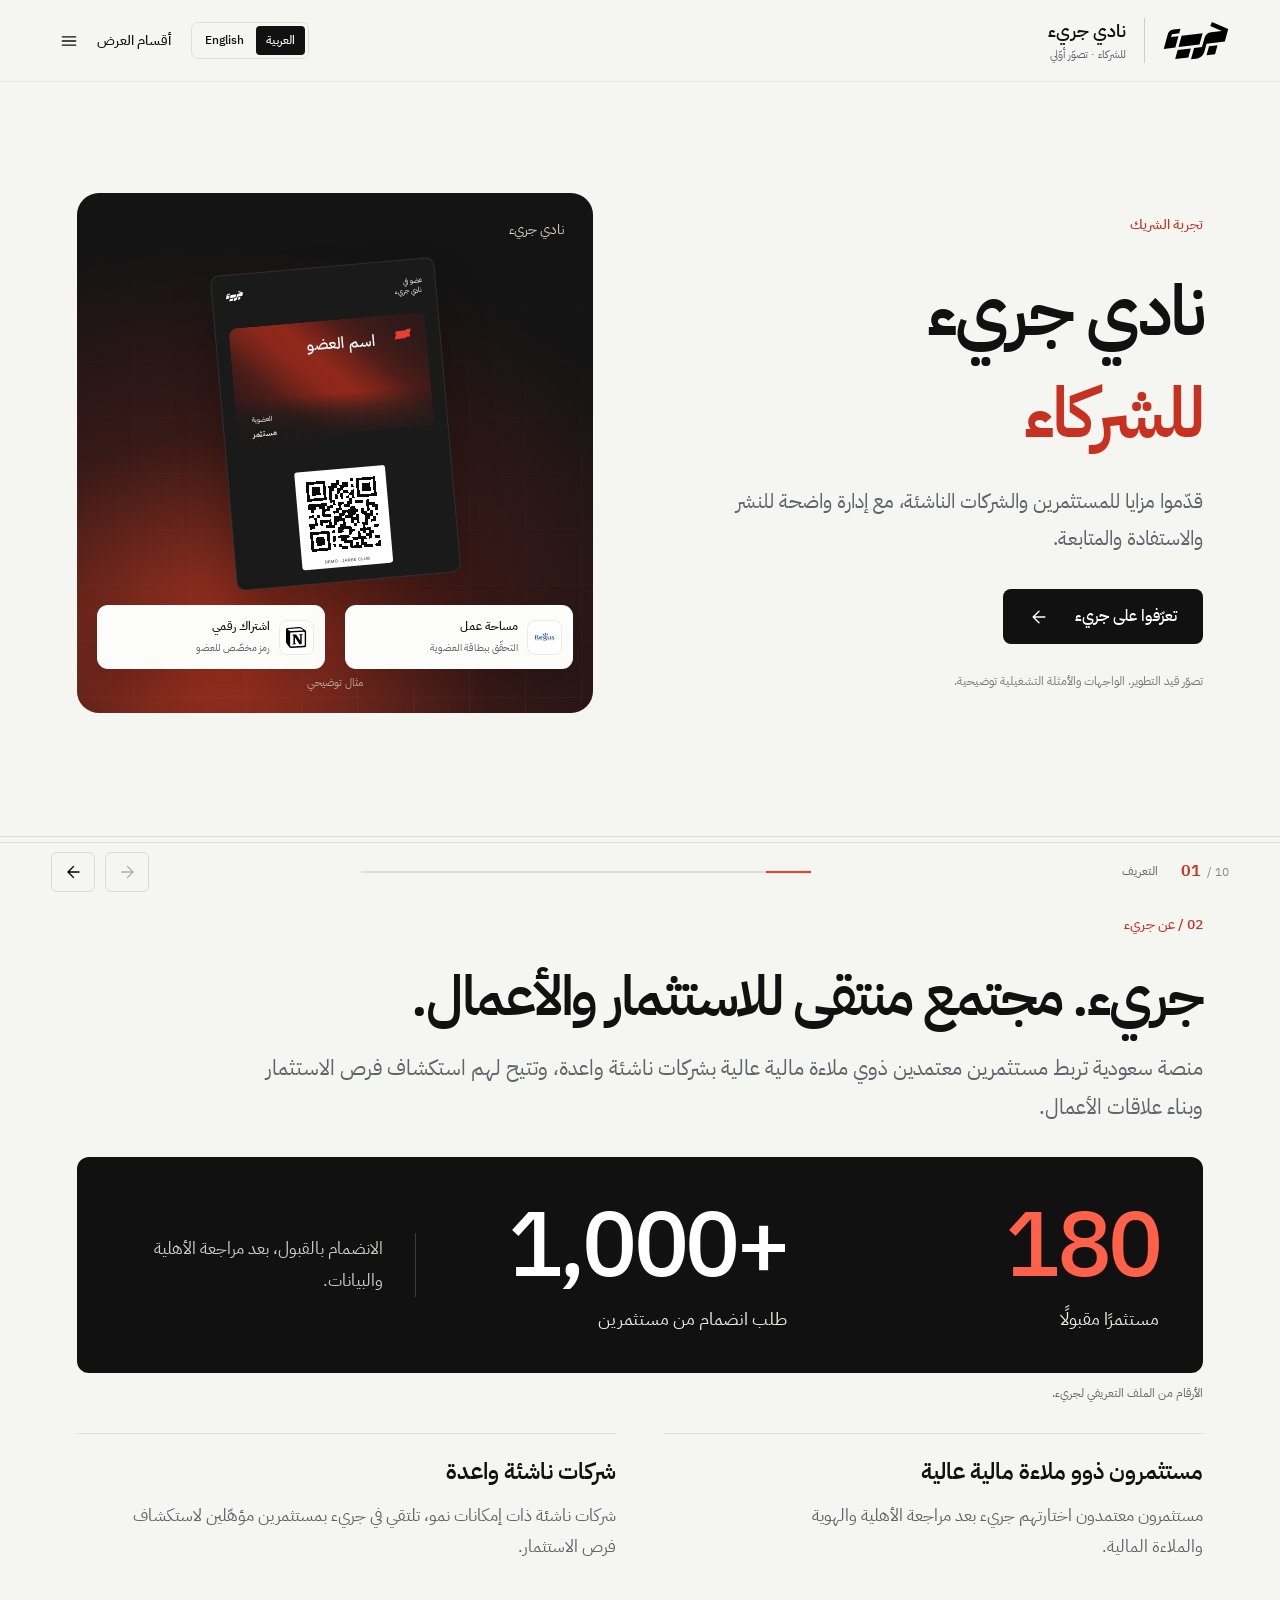
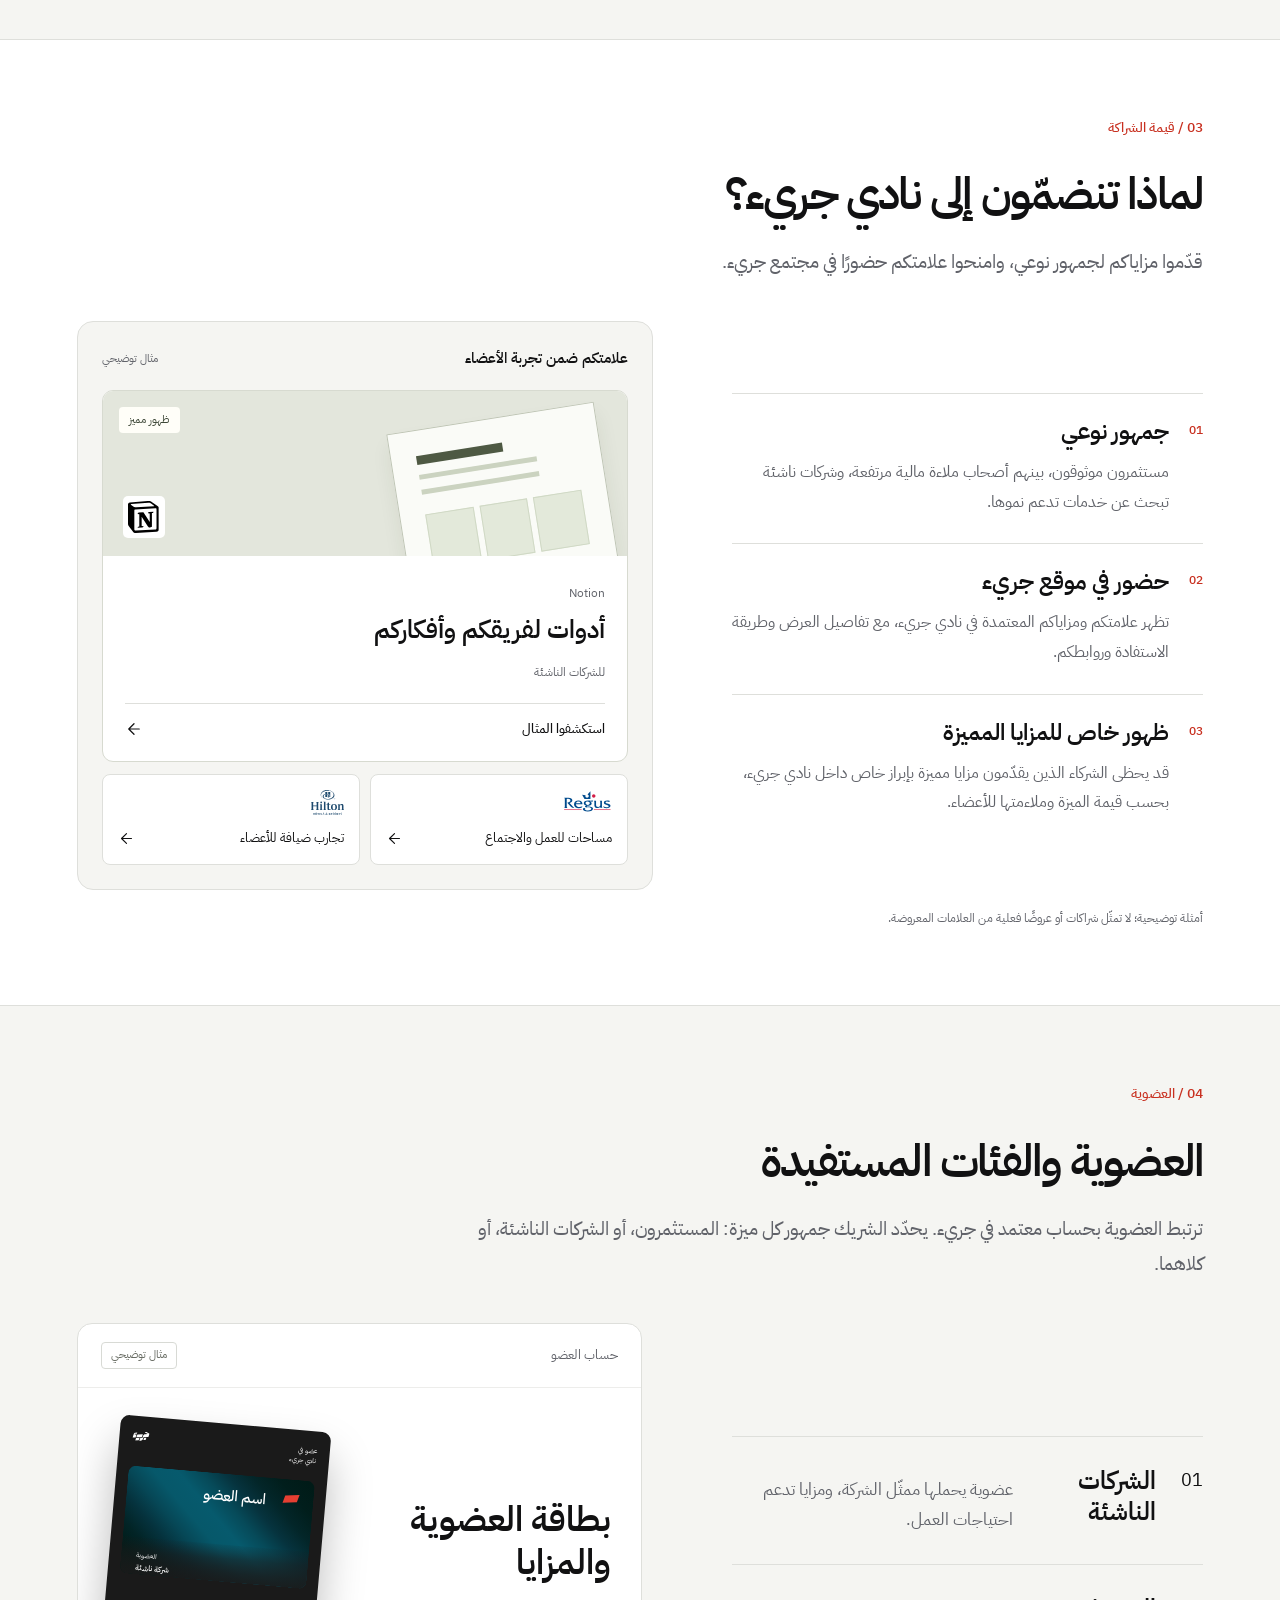
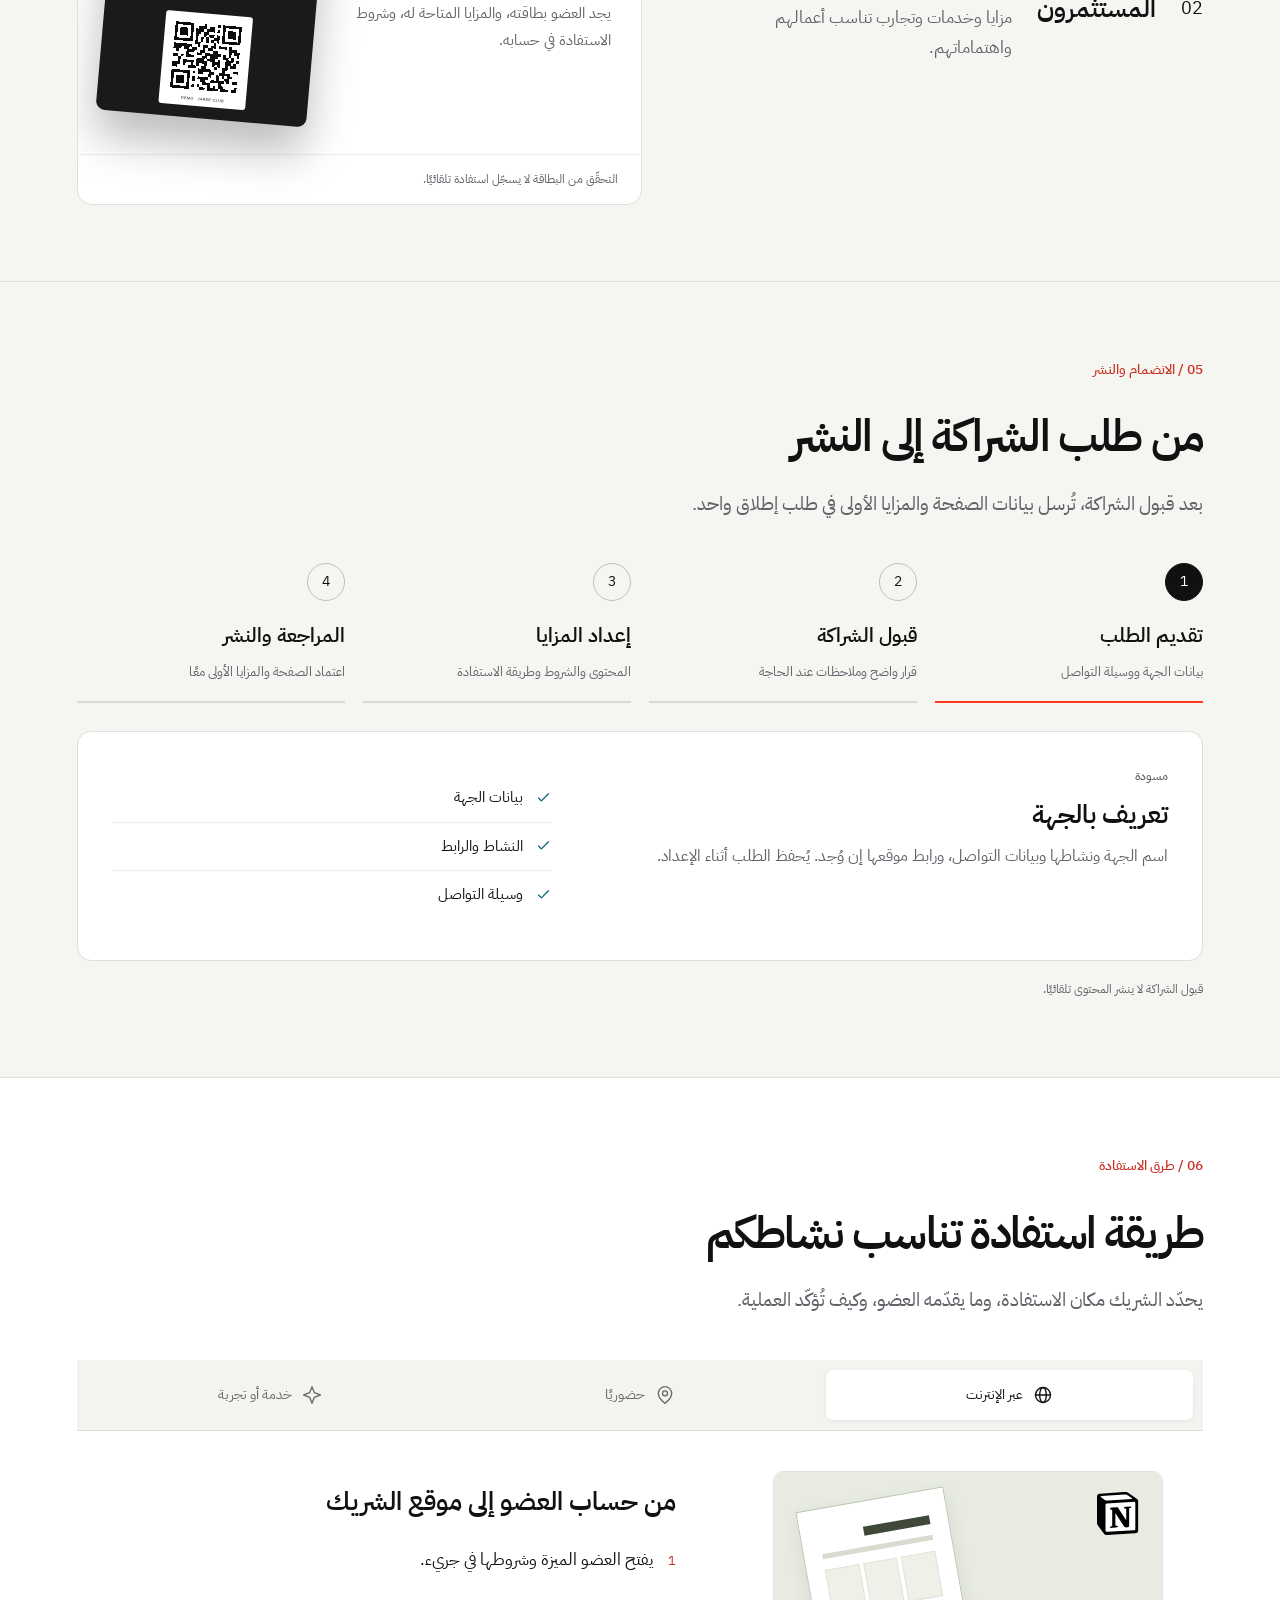
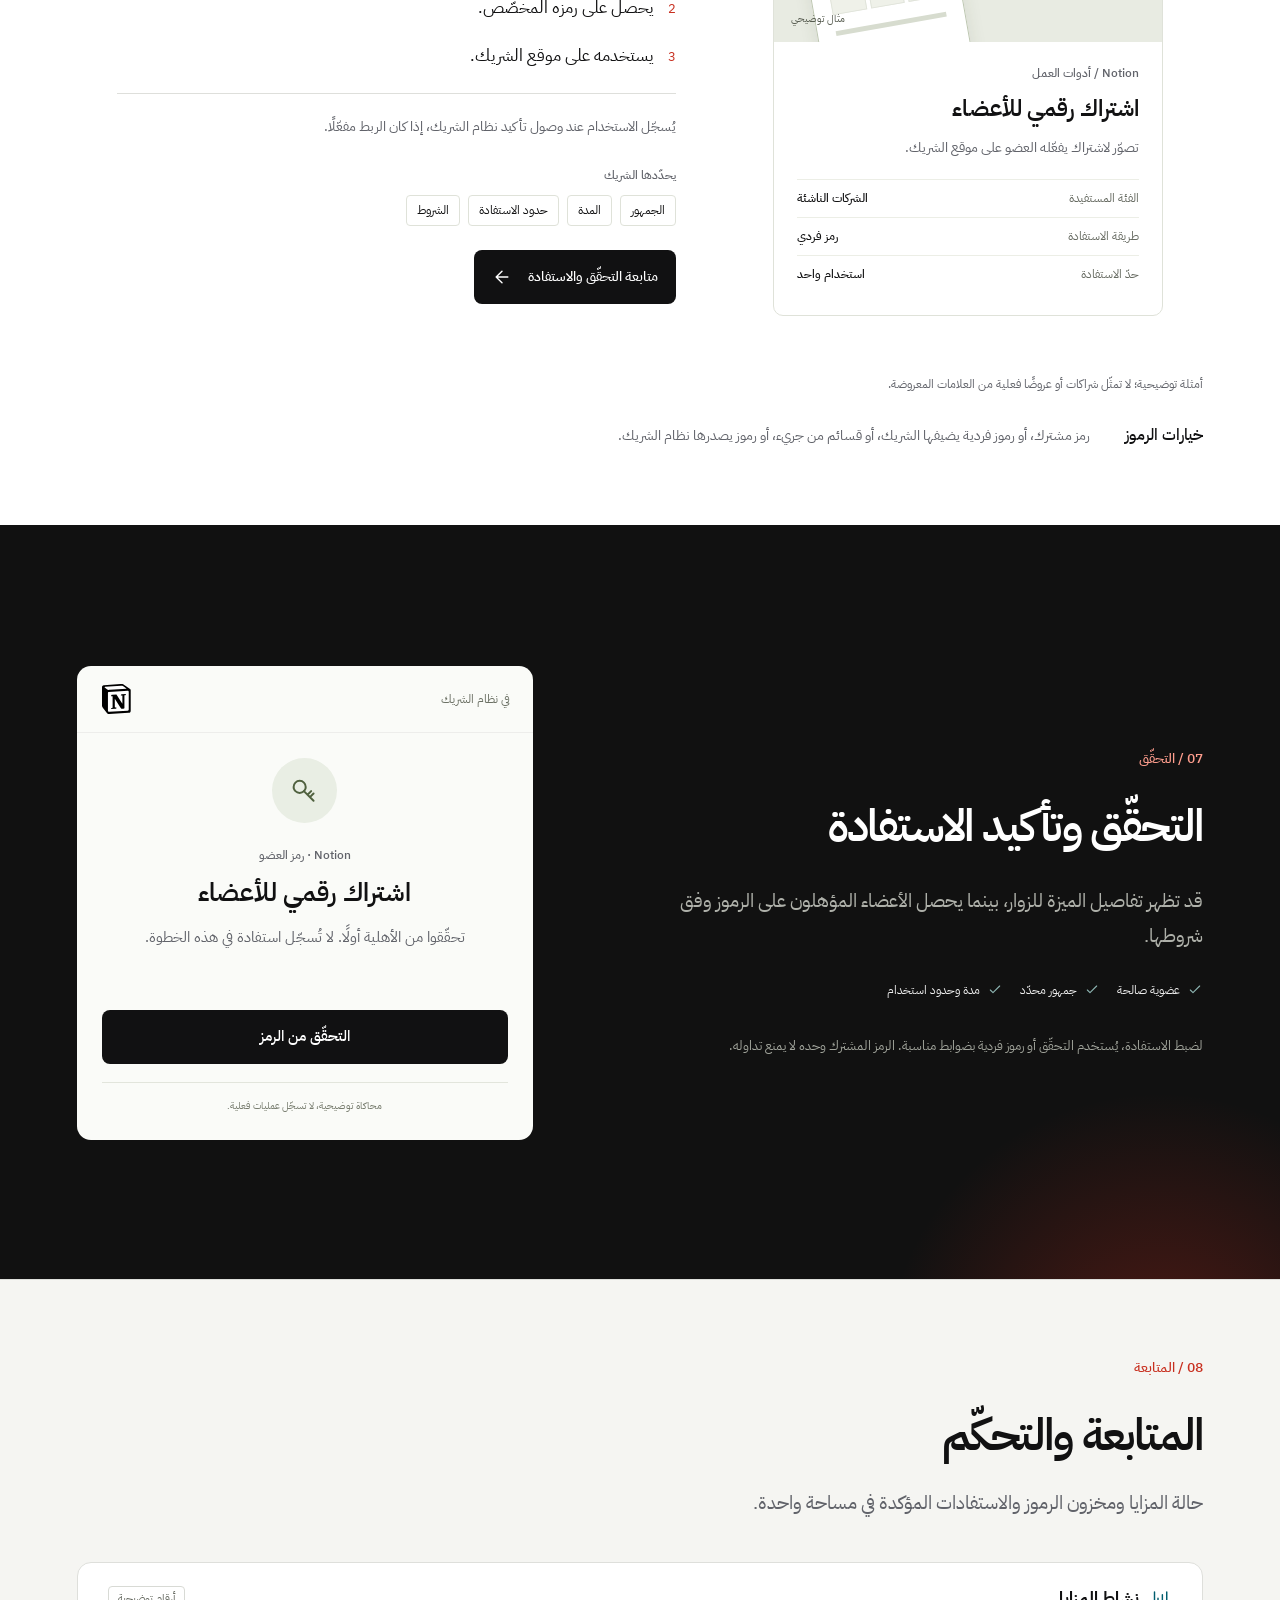
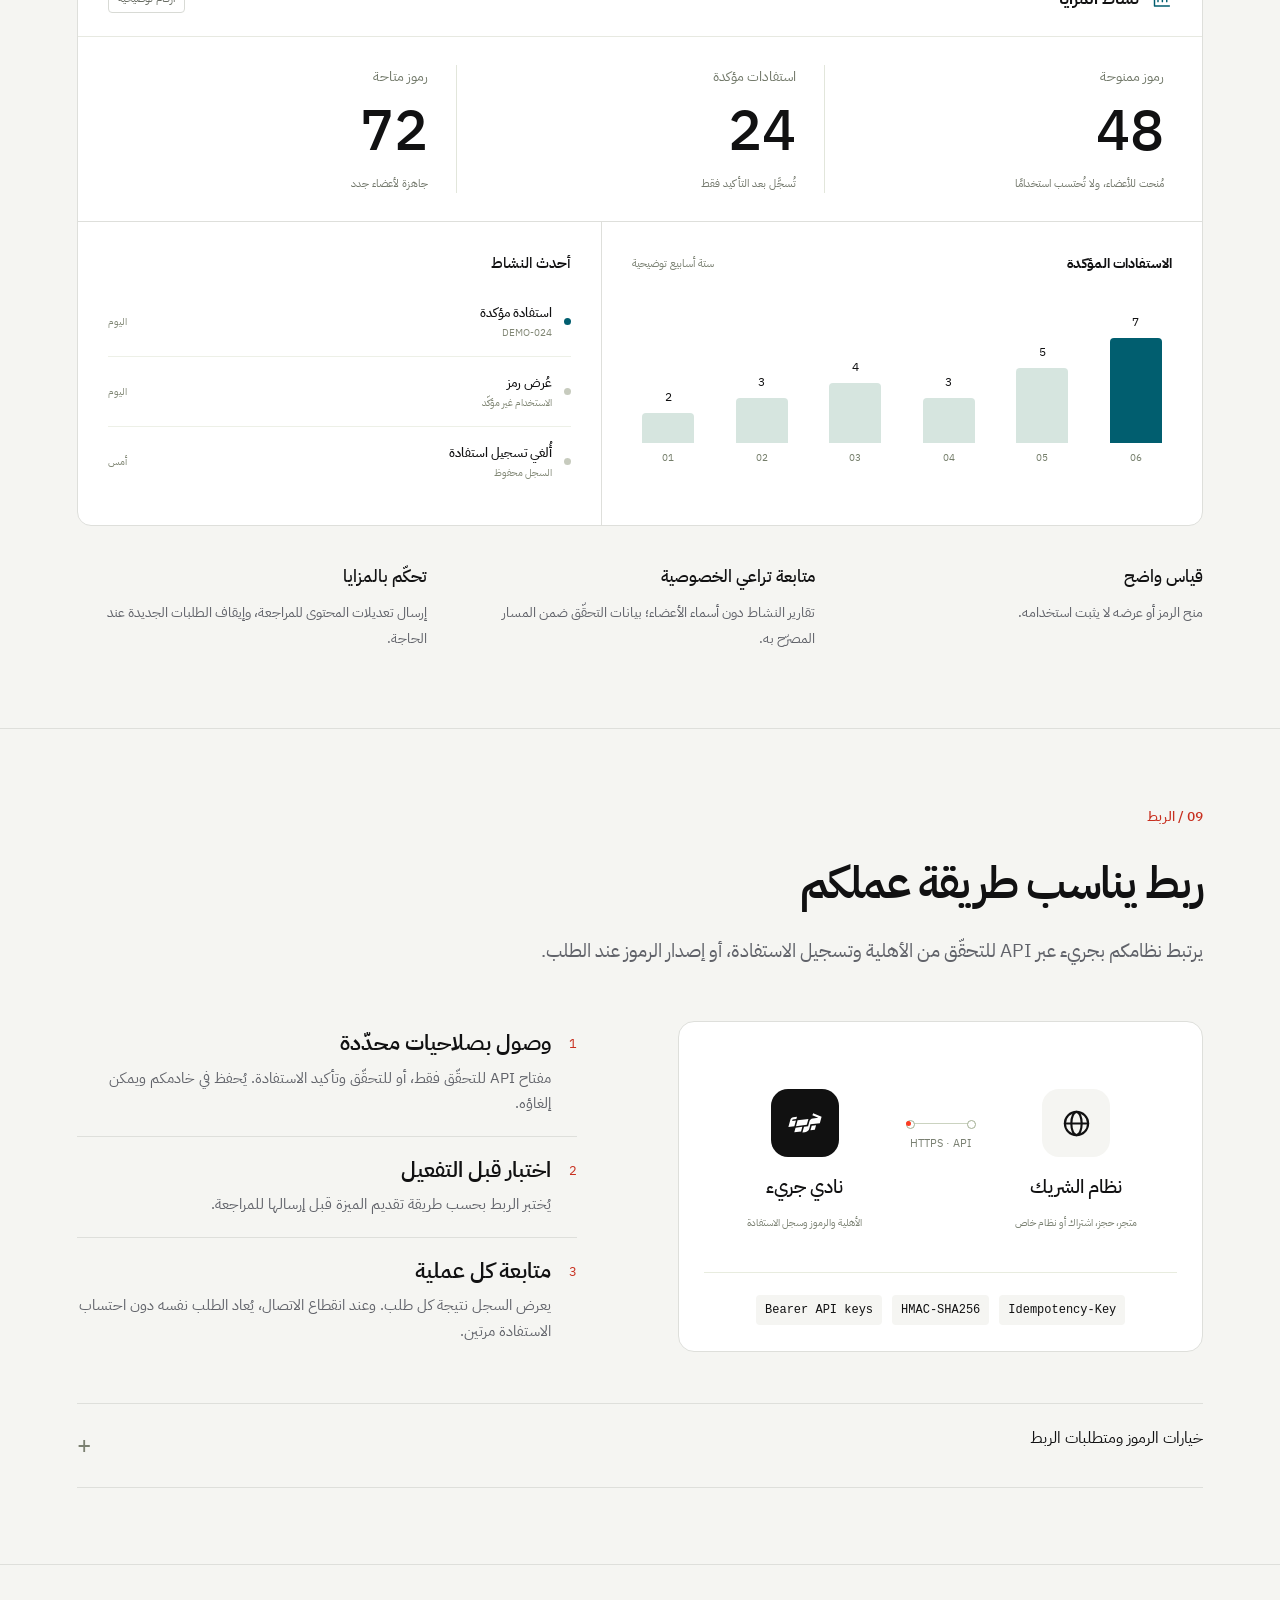
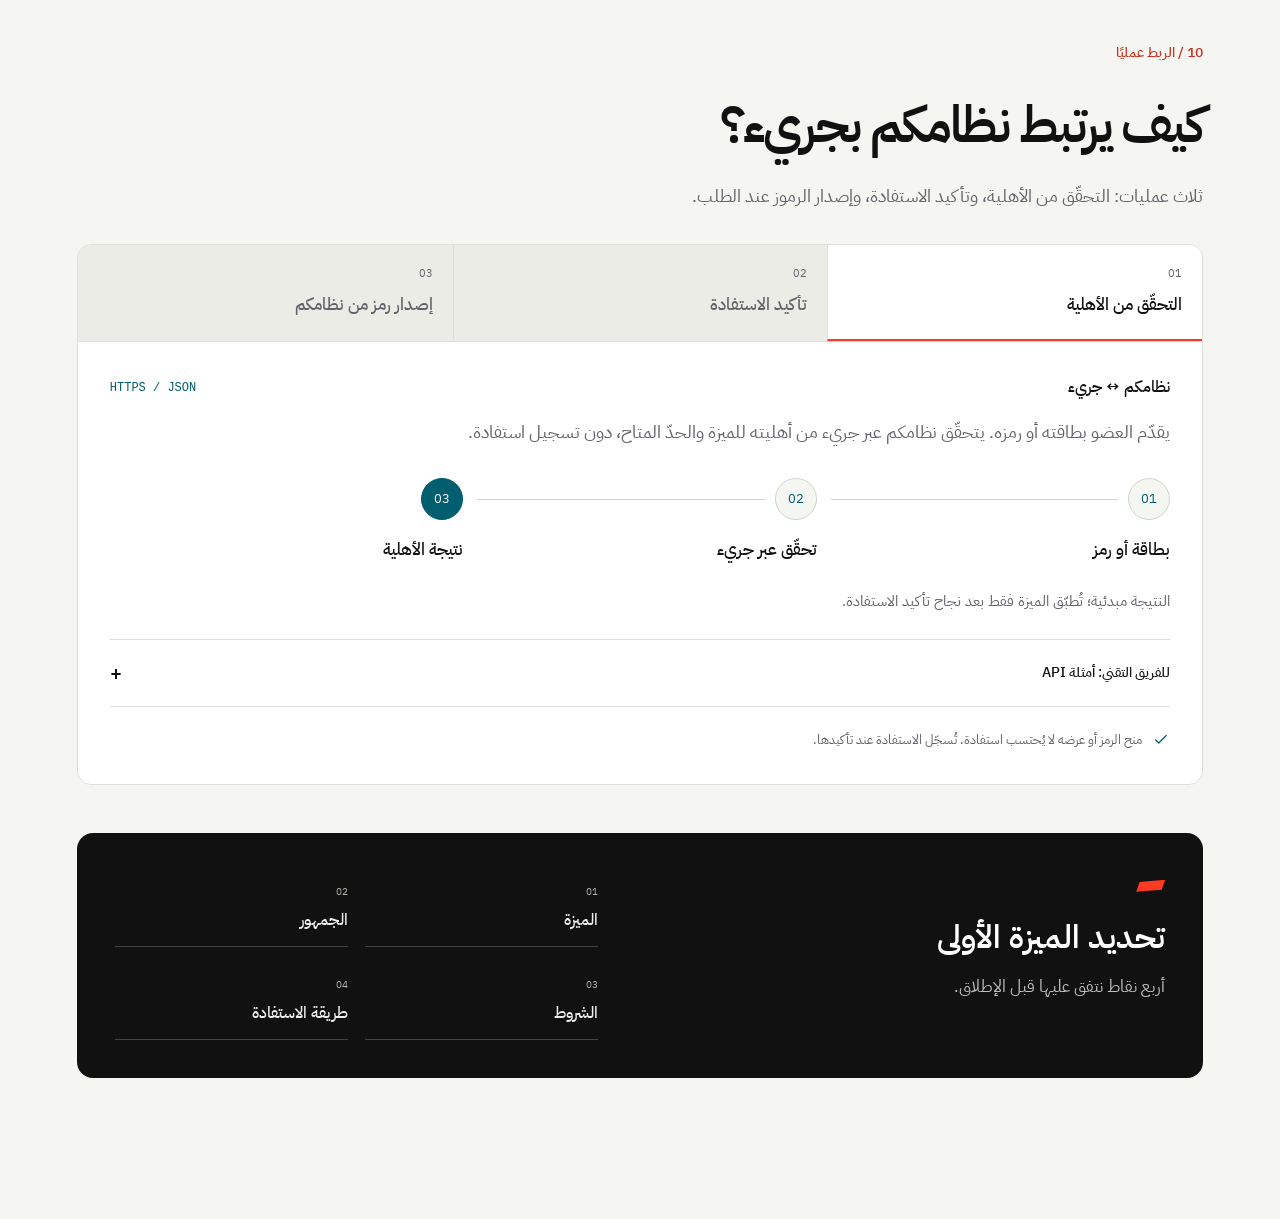
==== commit 000de9bb: "Give the Arabic partner title more line spacing" ====
--- a/partners-v2/index.html
+++ b/partners-v2/index.html
@@ -6,8 +6,8 @@
 <title>نادي جريء | تجربة الشريك</title>
 <link rel="icon" type="image/svg+xml" href="assets/jaree.svg">
 <link rel="alternate" hreflang="ar" href="index.html"><link rel="alternate" hreflang="en" href="en.html">
-<link rel="stylesheet" href="assets/fonts.css"><link rel="stylesheet" href="style.css">
-<script src="app.js" defer></script>
+<link rel="stylesheet" href="assets/fonts.css"><link rel="stylesheet" href="style.css?v=4a2412637207">
+<script src="app.js?v=5e1e4528e431" defer></script>
 </head><body>
 <a class="skip-link" href="#main">انتقل إلى المحتوى</a>
 <svg class="icon-library" xmlns="http://www.w3.org/2000/svg" aria-hidden="true"><defs>
--- a/partners-v2/style.css
+++ b/partners-v2/style.css
@@ -1,5 +1,5 @@
 :root{--ink:#111112;--paper:#f5f5f2;--red:#fd3b22;--red-text:#c83020;--muted:#61636a;--line:#dedfdb;--teal:#015e6f;--white:#fff;--ease:cubic-bezier(.2,.8,.2,1)}
-*{box-sizing:border-box}html{scroll-behavior:smooth}body{margin:0;background:var(--paper);color:var(--ink);font-family:'IBM Plex Sans Arabic',Tahoma,sans-serif;font-size:18px;line-height:1.7;-webkit-font-smoothing:antialiased}button,a,summary{-webkit-tap-highlight-color:transparent}a{color:inherit;text-decoration:none}button{font:inherit;cursor:pointer}button:disabled{cursor:default}button,summary,a{touch-action:manipulation}button:focus-visible,a:focus-visible,summary:focus-visible,[tabindex]:focus-visible{outline:3px solid var(--teal);outline-offset:5px}svg{width:24px;height:24px;fill:none;stroke:currentColor;stroke-width:1.65;stroke-linecap:round;stroke-linejoin:round;flex-shrink:0}img{max-width:100%;display:block}h1,h2,h3,p{margin:0}h1,h2,h3{line-height:1.25}h1,h2{font-weight:600;letter-spacing:-.04em}h3{font-weight:600;font-size:25px}p{color:var(--muted)}[hidden]{display:none!important}.icon-library{position:absolute;width:0;height:0;overflow:hidden}.skip-link{position:fixed;top:-100px;inset-inline-start:20px;background:white;padding:12px;z-index:1000}.skip-link:focus{top:12px}.dash,.tiny-dash{display:inline-block;background:var(--red);clip-path:polygon(12% 18%,100% 0,88% 82%,0 100%);width:29px;height:12px;flex-shrink:0}.tiny-dash{width:16px;height:8px}.site-header{height:88px;padding-inline:4vw;display:flex;align-items:center;justify-content:space-between;gap:24px;background:rgba(245,245,242,.94);backdrop-filter:blur(18px);position:sticky;top:0;z-index:50;border-bottom:1px solid rgba(0,0,0,.06)}.wordmark{display:flex;gap:18px;align-items:center}.wordmark>span{font-size:19px;font-weight:600;line-height:1.35;padding-inline-start:18px;border-inline-start:1px solid #cecfca}.wordmark small{display:block;font-size:12px;font-weight:400;color:var(--muted)}.concept-label{font-size:13px;color:#606168;display:flex;align-items:center;gap:8px}.header-tools{display:flex;gap:10px;align-items:center}.icon-button{width:38px;height:38px;border:0;background:transparent;display:grid;place-items:center;color:#61636a;border-radius:50%}.icon-button:hover{background:#e9e9e4}.icon-button svg{width:18px}.chapter-menu{position:relative;font-size:14px}.chapter-menu summary{display:flex;align-items:center;gap:18px;cursor:pointer;padding:8px 12px;list-style:none}.chapter-menu summary::-webkit-details-marker{display:none}.chapter-menu summary span{font-size:20px;line-height:1}.chapter-menu nav{position:absolute;top:52px;inset-inline-end:0;width:290px;background:#fff;border:1px solid var(--line);padding:12px;border-radius:14px;box-shadow:0 20px 50px #0001}.chapter-menu nav a{display:flex;gap:16px;padding:9px 12px;font-size:12px;color:var(--muted);border-radius:7px}.chapter-menu nav a span{color:var(--ink);font-size:15px}.chapter-menu nav a:hover{background:var(--paper)}main{padding-bottom:65px}.chapter{max-width:1512px;margin:auto;padding:100px clamp(28px,7vw,110px);scroll-margin-top:96px;min-height:calc(100svh - 146px);position:relative}.chapter+.chapter{border-top:1px solid var(--line)}.eyebrow{font-size:14px;font-weight:500;color:var(--red-text);display:flex;align-items:center;gap:12px;margin-bottom:24px}.eyebrow.light{color:#ff9e8e}.section-heading{max-width:770px;margin-bottom:58px}.section-heading h2{font-size:clamp(38px,4.4vw,62px)}.quiet{color:#85877f}.lead{font-size:21px;line-height:1.85;max-width:660px;margin-top:25px}.button{display:inline-flex;align-items:center;justify-content:center;gap:26px;min-height:54px;padding:13px 25px;border-radius:8px;font-size:16px;font-weight:500;border:1px solid transparent;transition:background .2s,transform .2s}.button:hover{transform:translateY(-2px)}.button svg{width:20px}.primary{background:var(--ink);color:white}.primary:hover{background:#333}.text-button{border:0;background:transparent;color:var(--muted);font-size:14px;padding:10px}.hero{display:grid;grid-template-columns:1.05fr 1fr;align-items:center;gap:5%;padding-top:58px;padding-bottom:64px}.hero h1{font-size:clamp(42px,4.8vw,72px);line-height:1.3}.hero h1>span{color:var(--red-text)}.hero .lead{font-size:20px;max-width:520px}.hero .button{margin-top:32px}.concept-note{max-width:450px;font-size:12px;line-height:1.85;margin-top:26px;color:#777970}.hero-art{background:#141414;border-radius:22px;min-height:540px;position:relative;overflow:hidden;isolation:isolate;display:flex;justify-content:center;align-items:center;direction:ltr}.art-grid{position:absolute;inset:0;background-image:linear-gradient(#ffffff08 1px,transparent 1px),linear-gradient(90deg,#ffffff08 1px,transparent 1px);background-size:56px 56px;mask-image:linear-gradient(transparent,black)}.red-light{position:absolute;inset:15% -45% -20% -45%;background:radial-gradient(ellipse at 30% 75%,#e9382090 0,#ac271a25 30%,transparent 60%);animation:red-drift 14s ease-in-out infinite alternate;z-index:-1}.art-label{position:absolute;top:25px;right:28px;display:flex;gap:13px;color:#d2ceca;align-items:center;font-size:14px;direction:rtl}.art-foot{position:absolute;bottom:20px;left:15px;right:15px;text-align:center;color:#b1a6a1;font-size:11px;direction:rtl}.membership-card{width:234px;aspect-ratio:1740/2440;position:relative;background:#1a1a1a;color:white;border-radius:9px;container-type:inline-size;overflow:hidden;box-shadow:0 26px 45px #0004;direction:rtl;flex-shrink:0}.hero-card{transform:rotate(-6deg);margin-top:12px;width:51%;max-width:270px;border:1px solid #ffffff18}.card-top{position:absolute;inset-inline:6%;top:5%;display:flex;justify-content:space-between;align-items:start;font-size:3.2cqw;line-height:1.5}.card-top b{font-weight:400}.card-top img{width:8cqw}.card-color{position:absolute;top:23.6cqw;inset-inline:5.8cqw;height:51.2cqw;background:url('assets/red-art.svg') center/cover;border-radius:2.5cqw;overflow:hidden}.card-color strong{position:absolute;top:5cqw;inset-inline-end:7cqw;inset-inline-start:23cqw;text-align:start;font-size:7.1cqw;font-weight:500;white-space:nowrap}.card-color span{position:absolute;bottom:0;inset-inline-end:7cqw;text-align:end;font-size:3.1cqw;line-height:1.7}.card-color span b{display:block;font-size:3.7cqw;font-weight:500}.card-color.teal{background-image:url('assets/teal-art.svg')}.card-qr{position:absolute;top:90.5cqw;left:29.45cqw;width:41.1cqw;background:white;border-radius:1.4cqw;padding:2.3cqw 2.3cqw 1.7cqw}.card-qr img{width:100%;height:auto}.card-qr small{font-size:1.8cqw;display:block;text-align:center;line-height:1.4;color:#111;font-family:Arial,sans-serif;letter-spacing:.08em;margin-top:1cqw}.floating-benefit{position:absolute;display:flex;align-items:center;direction:rtl;gap:12px;background:#fcfcfa;border:1px solid #ffffffa8;box-shadow:0 12px 36px #0003;padding:14px 16px;border-radius:11px;font-size:12px}.floating-benefit b{font-size:14px;display:block;line-height:1.4;font-weight:500}.floating-benefit small{font-size:11px;color:var(--muted);margin-top:4px;display:block}.logo-tile{width:43px;height:43px;background:white;display:grid;place-items:center;flex-shrink:0;border:1px solid #ecece7;border-radius:8px;padding:6px}.logo-tile img{max-width:100%;max-height:100%}.notion-float{top:29%;left:4%;transform:rotate(3deg)}.regus-float{bottom:18%;right:4%;transform:rotate(3deg)}.audience-layout{display:grid;grid-template-columns:1fr 1.2fr;gap:8%;align-items:center}.audience-list article{display:flex;gap:25px;padding:28px 0;border-top:1px solid var(--line)}.audience-num{font-size:13px;color:var(--red-text);padding-top:6px}.audience-list p{font-size:17px;margin-top:10px;line-height:1.8}.audience-footer{display:flex;gap:14px;align-items:center;margin-top:20px}.audience-footer svg{color:var(--teal)}.audience-footer p{font-size:14px;margin:0}.member-window{background:#fff;border:1px solid var(--line);border-radius:15px;overflow:hidden}.window-title{display:flex;align-items:center;justify-content:space-between;padding:18px 23px;border-bottom:1px solid #ededeb;font-size:13px;color:var(--muted)}.outline-tag{font-size:11px;border:1px solid #d8dad5;color:#676b62;padding:3px 9px;border-radius:4px;font-weight:400}.member-window-body{padding:35px 30px;display:flex;align-items:center;gap:24px}.member-window-body>div:first-child{flex:1}.member-window-body h3{font-size:35px;margin:10px 0 15px}.member-window-body p{font-size:15px;line-height:1.8}.small-label{font-size:12px;color:var(--muted);font-weight:500;display:block}.small-card{width:42%;transform:rotate(5deg)}.inline-label{font-size:12px;display:flex;align-items:center;gap:8px;margin-top:25px;color:var(--teal)}.inline-label svg{width:19px}.member-window-foot{border-top:1px solid #eeeeea;font-size:12px;color:var(--muted);padding:14px 23px}.journey{list-style:none;padding:0;margin:0;display:grid;grid-template-columns:repeat(4,1fr);gap:28px}.journey li{position:relative}.journey li:not(:last-child)::after{content:'';position:absolute;top:21px;right:60px;left:-10px;height:1px;background:#cccfc7}.step-number{display:grid;place-items:center;width:43px;height:43px;border:1px solid #bfc2b9;background:var(--paper);border-radius:50%;font-size:16px;margin-bottom:22px}.journey li:last-child .step-number{background:var(--ink);color:#fff;border-color:var(--ink)}.journey h3{font-size:21px;margin-bottom:12px}.journey p{font-size:15px;max-width:240px}.launch-package{display:grid;grid-template-columns:1fr 1fr;align-items:center;gap:10%;margin-top:68px;padding-top:50px;border-top:1px solid var(--line)}.launch-explanation{max-width:480px}.large-icon{width:32px;height:32px;color:var(--teal);margin-bottom:20px}.launch-explanation h3{font-size:33px;line-height:1.4}.launch-explanation p{font-size:16px;margin-top:18px}.package-preview{background:white;border-radius:12px;border:1px solid var(--line);padding:23px 27px;box-shadow:0 15px 35px #26291d05}.package-header{display:flex;justify-content:space-between;align-items:center;font-size:16px;padding-bottom:18px}.status{font-size:12px;display:inline-flex;align-items:center;gap:6px;padding:4px 10px;border-radius:5px;background:#e5f1f0;color:var(--teal)}.status.neutral{background:#f0f0ec;color:#666b61}.package-row{display:flex;gap:17px;align-items:center;padding:19px 0;border-top:1px solid #eceee7}.package-row>img,.package-glyph{width:36px;height:36px;object-fit:contain;display:grid;place-items:center}.package-row div{flex:1}.package-row b{font-size:16px;font-weight:500;display:block}.package-row small{font-size:12px;color:var(--muted)}.package-row>svg{color:var(--teal);width:19px}.package-footer{background:var(--paper);padding:10px 13px;text-align:center;font-size:12px;border-radius:5px}.demo-caption{display:block;text-align:center;font-size:10px;line-height:1.8;color:#74796e;margin-top:11px}.benefit{background:#fff;max-width:none;padding-inline:max(clamp(28px,7vw,110px),calc((100vw - 1292px)/2))}.benefit-demo{border:1px solid var(--line);border-radius:14px;overflow:hidden}.method-tabs{display:flex;gap:3px;padding:10px;background:#f3f3ef;border-bottom:1px solid var(--line)}.method-tabs button{border:0;background:transparent;padding:13px 20px;color:#696d64;display:flex;align-items:center;justify-content:center;gap:10px;border-radius:7px;flex:1;font-size:16px;transition:background .2s}.method-tabs svg{width:20px}.method-tabs button[aria-selected=true]{background:white;color:var(--ink);box-shadow:0 1px 4px #0001}.method-content{display:grid;grid-template-columns:.85fr 1.15fr;gap:7%;padding:40px}.offer-preview{border:1px solid #dfe2d9;border-radius:10px;overflow:hidden;background:white;max-width:390px}.offer-cover{height:170px;background:#e8ebe2;position:relative;overflow:hidden}.offer-cover>img{position:absolute;top:20px;right:22px;width:43px;height:43px;object-fit:contain;z-index:2}.cover-caption{position:absolute;bottom:13px;right:20px;font-size:10px;color:#656c5e;z-index:2}.notion-graphic{position:absolute;inset:0;direction:rtl}.note-sheet{position:absolute;top:26px;left:35px;width:150px;height:170px;padding:25px 18px;border:1px solid #bdc7b1;background:#fff;transform:rotate(-10deg);box-shadow:0 7px 17px #31401c18}.note-sheet>span{display:block;height:5px;background:#d7dccf;margin-bottom:11px}.note-sheet>span:first-child{width:60%;height:9px;background:#404937}.note-sheet>div{display:flex;gap:4px;margin-bottom:16px}.note-sheet i{height:46px;width:33%;background:#eff1e9;border:1px solid #e1e4db}.note-mini{position:absolute;bottom:27px;right:75px;width:115px;background:#fbfcf8;border:1px solid #c3cbb9;padding:13px;transform:rotate(5deg);box-shadow:0 6px 14px #31401c10}.note-mini b{display:block;font-size:11px;font-weight:500}.note-mini i{display:block;height:4px;background:#d5ddca;margin-top:8px}.offer-body{padding:21px 23px}.offer-body h3{font-size:23px;line-height:1.45;margin:9px 0 11px}.offer-body>p{font-size:14px;margin-bottom:19px}.offer-detail{display:flex;justify-content:space-between;gap:12px;border-top:1px solid #eceee6;padding:9px 0;font-size:11px}.offer-detail>span{color:#73776d}.offer-detail>b{font-weight:500}.offer-body>small{font-size:10px;line-height:1.6;display:block;color:#7a7f71;margin-top:12px}.method-explanation{align-self:center}.method-explanation h3{font-size:31px;margin-bottom:25px}.method-explanation ol{list-style:none;padding:0;margin:0}.method-explanation li{display:flex;align-items:baseline;gap:15px;font-size:17px;margin-bottom:19px}.method-explanation li>span{color:var(--red-text);font-size:13px}.method-note{padding-top:20px;border-top:1px solid var(--line);font-size:14px;line-height:1.85;margin-top:22px}.your-controls{margin-top:25px}.your-controls>div{display:flex;flex-wrap:wrap;gap:8px;margin-top:10px}.your-controls>div>span{font-size:12px;border:1px solid #dfe2d9;padding:4px 10px;border-radius:4px}.code-options{display:flex;gap:35px;padding:27px 0 0;align-items:baseline}.code-options>b{font-size:16px;flex-shrink:0;font-weight:500}.code-options>p{font-size:14px;line-height:1.85}.space-graphic{position:absolute;inset:0;background:linear-gradient(160deg,#d6d8c7,#f1f0e9)}.space-window{position:absolute;left:30px;top:18px;width:120px;height:145px;border:6px solid #a4af9b;display:flex;gap:5px;background:#eff4e9;transform:skewY(-7deg)}.space-window i{flex:1;background:linear-gradient(transparent 60%,#bbc9ad 61%);border-inline-end:4px solid #a4af9b}.space-desk{position:absolute;width:170px;height:13px;background:#7b6952;left:40px;bottom:38px;transform:skewY(-7deg)}.space-desk:after{content:'';position:absolute;width:7px;height:55px;background:#7b6952;left:30px;top:10px;box-shadow:110px 0 #7b6952}.service-graphic{position:absolute;inset:0;background:linear-gradient(135deg,#f2e8da,#ece4d8)}.service-disc{width:128px;height:128px;border-radius:50%;border:11px solid #fff7ec;box-shadow:0 6px 20px #66553116;position:absolute;left:45px;top:21px;background:#d7c5a9;display:grid;place-items:center}.service-disc svg{width:50px;height:50px;color:#897454}.service-ticket{position:absolute;right:75px;bottom:28px;padding:12px 15px;background:#fffbf6;border:1px solid #d4c7b4;transform:rotate(5deg);font-size:13px}.trust{max-width:none;background:#111;border-color:#111!important;color:white;padding-inline:max(clamp(28px,7vw,110px),calc((100vw - 1292px)/2));display:grid;grid-template-columns:1.1fr .9fr;gap:10%;align-items:center;isolation:isolate;overflow:hidden}.trust:before{content:'';position:absolute;width:600px;height:600px;bottom:-390px;right:-180px;background:radial-gradient(#d82d1b50,transparent 65%);z-index:-1}.trust h2{font-size:clamp(34px,3.6vw,53px);line-height:1.4}.trust h2>span{color:#b5b6b0}.trust .lead{font-size:18px;color:#aeb0a9;margin-top:25px}.trust-rules{display:flex;flex-wrap:wrap;gap:17px;margin-top:25px}.trust-rules>span{font-size:12px;display:flex;align-items:center;gap:7px;color:#eee}.trust-rules svg{width:16px;color:#8db5b2}.trust-footnote{font-size:13px;color:#a2a59c;line-height:1.9;margin-top:32px;max-width:550px}.verification-demo{background:#fafbf8;color:var(--ink);border-radius:14px;overflow:hidden}.verification-demo .window-title{font-size:12px;color:#6b7064}.verification-demo .window-title svg{width:19px;color:var(--teal)}.verification-content{padding:35px 28px 18px}.verification-state{text-align:center;min-height:232px}.verification-symbol{margin:0 auto 22px;display:grid;place-items:center;width:65px;height:65px;border-radius:50%;background:#e9eee4;color:#50613f}.verification-symbol svg{width:29px;height:29px}.verification-state h3{font-size:26px;margin:9px 0 12px}.verification-state p{font-size:15px;line-height:1.85}.verification-action{display:flex;justify-content:center;align-items:center;flex-direction:column;gap:3px}.verification-action>.button{width:100%}.demo-only{font-size:10px;line-height:1.9;text-align:center;color:#777c6e;border-top:1px solid #e2e5dc;padding-top:13px;margin-top:18px}.verification-success .verification-symbol{background:#e0f0ee;color:var(--teal)}.verification-detail{margin:15px auto 0;display:flex;justify-content:center;gap:15px;font-size:12px;color:#5c6854}.verification-detail b{color:var(--teal);font-weight:500}.dashboard-preview{border:1px solid var(--line);border-radius:14px;overflow:hidden;background:white}.dashboard-header{display:flex;align-items:center;justify-content:space-between;gap:18px;padding:22px 30px;border-bottom:1px solid #e7e9e1}.dashboard-header>div{display:flex;align-items:center;gap:12px;font-size:17px}.dashboard-header svg{color:var(--teal);width:21px}.metrics{display:grid;grid-template-columns:repeat(3,1fr);padding:28px 10px}.metrics>div{padding-inline:28px;border-inline-end:1px solid #e2e6db;display:flex;flex-direction:column;gap:3px}.metrics>div:last-child{border:0}.metrics>div>span{font-size:14px;color:#72796a}.metrics strong{font-weight:500;font-size:57px;line-height:1.4;display:flex;align-items:center;gap:15px}.metrics small{font-size:11px;color:#73786c}.metric-dot{width:9px;height:9px;border-radius:50%;background:var(--teal)}.dashboard-lower{display:grid;grid-template-columns:1.15fr 1fr;border-top:1px solid var(--line)}.chart-area{padding:30px;border-inline-end:1px solid var(--line)}.chart-title{display:flex;justify-content:space-between;align-items:center;gap:15px;font-size:14px}.chart-title>span{font-size:11px;color:#7a8072}.bar-chart{display:flex;gap:21px;align-items:flex-end;height:160px;margin-top:30px;direction:ltr}.bar-chart>div{position:relative;height:100%;flex:1;display:flex;justify-content:flex-end;align-items:center;flex-direction:column;gap:6px;font-size:12px}.bar-chart i{display:block;width:100%;height:calc(var(--bar)*.75);background:#d6e5df;border-radius:4px 4px 0 0;max-width:52px}.bar-chart>div:last-child i{background:var(--teal)}.bar-chart small{color:#757e6b;font-size:10px}.activity-example{padding:29px 30px}.activity-example>b{font-size:15px;font-weight:500;display:block;margin-bottom:10px}.activity-row{display:flex;align-items:center;gap:12px;border-bottom:1px solid #edf0e7;padding:15px 0}.activity-row:last-child{border:0}.event-dot{width:7px;height:7px;border-radius:50%;background:var(--teal);flex-shrink:0}.neutral-dot{background:#c7cbbe}.activity-row>div{flex:1}.activity-row b{font-size:13px;display:block;font-weight:500}.activity-row small{font-size:10px;color:#818775;display:block}.activity-row>span:last-child{font-size:10px;color:#818775}.insight-principles{display:grid;grid-template-columns:repeat(3,1fr);gap:38px;margin-top:35px}.insight-principles b{font-size:17px;font-weight:500}.insight-principles p{font-size:14px;margin-top:8px;line-height:1.85}.connection-layout{display:grid;grid-template-columns:1.05fr 1fr;gap:9%;align-items:center}.connection-map{background:white;border:1px solid var(--line);border-radius:16px;padding:45px 25px 26px;display:grid;grid-template-columns:1fr 70px 1fr;align-items:center;position:relative}.system-node{display:flex;flex-direction:column;align-items:center;text-align:center;gap:10px;padding:22px 10px}.system-node>b{font-size:19px;font-weight:500}.system-node>small{font-size:10px;color:#7a8072;max-width:130px;line-height:1.8}.system-mark,.jaree-node>img{width:68px;height:68px;border-radius:17px;background:var(--paper);display:grid;place-items:center;padding:18px;margin-bottom:4px}.system-mark>svg{width:31px;height:31px}.jaree-node>img{background:#111;padding:17px}.connection-line{height:1px;background:#cbd3c0;position:relative;margin-bottom:62px}.connection-line:before,.connection-line:after{content:'';position:absolute;top:-3px;width:7px;height:7px;border:1px solid #a3af94;background:white;border-radius:50%}.connection-line:before{left:0}.connection-line:after{right:0}.connection-line>span{position:absolute;top:12px;font-size:9px;white-space:nowrap;left:50%;transform:translateX(-50%);color:#7a8072}.connection-line>i{display:block;position:absolute;width:5px;height:5px;background:var(--red);border-radius:50%;top:-2px;animation:signal 3.5s var(--ease) infinite;left:0}.connection-functions{grid-column:1/-1;display:flex;justify-content:center;flex-wrap:wrap;gap:10px;border-top:1px solid #e8ecdf;padding-top:22px;margin-top:18px}.connection-functions>span{font-size:11px;background:var(--paper);padding:5px 9px;border-radius:4px}.connection-steps>article{display:flex;gap:18px;padding:19px 0;border-bottom:1px solid var(--line)}.connection-steps>article:last-child{border:0}.connection-steps>article>span{color:var(--red-text);font-size:13px;margin-top:4px}.connection-steps h3{font-size:22px}.connection-steps p{font-size:15px;margin-top:9px}.technical-detail{margin-top:40px;border-top:1px solid var(--line);border-bottom:1px solid var(--line)}.technical-detail summary{padding:21px 0;cursor:pointer;list-style:none;display:flex;justify-content:space-between;gap:20px;font-size:16px}.technical-detail summary::-webkit-details-marker{display:none}.technical-detail summary>span{font-size:24px;color:#7c8172}.technical-detail[open] summary>span{transform:rotate(45deg)}.technical-detail>div{padding-bottom:22px;display:grid;grid-template-columns:1fr 1fr;gap:50px}.technical-detail p{font-size:14px}.closing{max-width:none;background:#111;color:white;border:0!important;padding-inline:max(clamp(28px,7vw,110px),calc((100vw - 1292px)/2));isolation:isolate;overflow:hidden}.closing:after{content:'';position:absolute;left:-240px;bottom:-500px;width:1000px;height:850px;background:radial-gradient(ellipse,#b52f2155,transparent 63%);z-index:-1}.closing-top{display:flex;justify-content:space-between;align-items:center;margin-bottom:65px}.closing-top img{width:78px}.closing-top>span{font-size:13px;color:#a4a69f}.closing h2{font-size:clamp(40px,5vw,72px);line-height:1.4}.closing-copy>p:last-child{font-size:20px;margin-top:25px;color:#b0b1ab;line-height:1.9}.discussion-points{display:grid;grid-template-columns:repeat(3,1fr);gap:35px;margin-top:55px}.discussion-points>div{border-top:1px solid #41413c;padding-top:23px}.discussion-points span{color:#ff8b76;display:block;font-size:12px;margin-bottom:12px}.discussion-points b{font-size:21px;font-weight:500}.discussion-points p{font-size:14px;color:#a4a69f;margin-top:8px}.closing-footer{display:flex;justify-content:space-between;align-items:end;gap:35px;margin-top:65px}.closing-footer p{font-size:12px;color:#969a8e;line-height:1.9}.light-button{background:#f3f3ee;color:#111;flex-shrink:0}.presentation-controls{height:58px;position:fixed;bottom:0;inset-inline:0;display:flex;align-items:center;gap:25px;padding-inline:4vw;background:#f5f5f2f5;backdrop-filter:blur(15px);border-top:1px solid #dcded5;z-index:40}.progress-label{display:flex;align-items:center;gap:8px;font-size:12px;white-space:nowrap}.progress-label>b{color:var(--red-text);font-size:16px;font-weight:600}.progress-label>span{color:#888c81}.progress-label>span:last-child{color:#5b6152;padding-inline-start:15px;min-width:170px}.progress-track{flex:1;height:2px;background:#dedfd8;max-width:450px;margin-inline:auto}.progress-track>span{display:block;height:100%;width:12.5%;background:var(--red);transition:width .4s}.chapter-buttons{display:flex;gap:10px}.chapter-buttons>button{display:grid;place-items:center;width:38px;height:34px;border:1px solid #d9dcd1;border-radius:5px;background:transparent}.chapter-buttons>button:disabled{opacity:.25}.chapter-buttons>button:hover:not(:disabled){background:#e6e8df}.chapter-buttons svg{width:19px}.reverse{transform:rotate(180deg)}.js-motion .reveal{opacity:0;transform:translateY(16px);transition:opacity .65s var(--ease),transform .65s var(--ease)}.js-motion .reveal.visible{opacity:1;transform:none}html.motion-paused{scroll-behavior:auto!important}.motion-paused *{animation:none!important;scroll-behavior:auto!important}.motion-paused .reveal{opacity:1!important;transform:none!important;transition:none!important}@keyframes red-drift{from{transform:translate(-3%,5%) scale(1)}to{transform:translate(14%,-8%) scale(1.15)}}@keyframes signal{0%{left:0;opacity:0}15%{opacity:1}85%{opacity:1}100%{left:96%;opacity:0}}
+*{box-sizing:border-box}html{scroll-behavior:smooth}body{margin:0;background:var(--paper);color:var(--ink);font-family:'IBM Plex Sans Arabic',Tahoma,sans-serif;font-size:18px;line-height:1.7;-webkit-font-smoothing:antialiased}button,a,summary{-webkit-tap-highlight-color:transparent}a{color:inherit;text-decoration:none}button{font:inherit;cursor:pointer}button:disabled{cursor:default}button,summary,a{touch-action:manipulation}button:focus-visible,a:focus-visible,summary:focus-visible,[tabindex]:focus-visible{outline:3px solid var(--teal);outline-offset:5px}svg{width:24px;height:24px;fill:none;stroke:currentColor;stroke-width:1.65;stroke-linecap:round;stroke-linejoin:round;flex-shrink:0}img{max-width:100%;display:block}h1,h2,h3,p{margin:0}h1,h2,h3{line-height:1.25}h1,h2{font-weight:600;letter-spacing:-.04em}h3{font-weight:600;font-size:25px}p{color:var(--muted)}[hidden]{display:none!important}.icon-library{position:absolute;width:0;height:0;overflow:hidden}.skip-link{position:fixed;top:-100px;inset-inline-start:20px;background:white;padding:12px;z-index:1000}.skip-link:focus{top:12px}.dash,.tiny-dash{display:inline-block;background:var(--red);clip-path:polygon(12% 18%,100% 0,88% 82%,0 100%);width:29px;height:12px;flex-shrink:0}.tiny-dash{width:16px;height:8px}.site-header{height:88px;padding-inline:4vw;display:flex;align-items:center;justify-content:space-between;gap:24px;background:rgba(245,245,242,.94);backdrop-filter:blur(18px);position:sticky;top:0;z-index:50;border-bottom:1px solid rgba(0,0,0,.06)}.wordmark{display:flex;gap:18px;align-items:center}.wordmark>span{font-size:19px;font-weight:600;line-height:1.35;padding-inline-start:18px;border-inline-start:1px solid #cecfca}.wordmark small{display:block;font-size:12px;font-weight:400;color:var(--muted)}.concept-label{font-size:13px;color:#606168;display:flex;align-items:center;gap:8px}.header-tools{display:flex;gap:10px;align-items:center}.icon-button{width:38px;height:38px;border:0;background:transparent;display:grid;place-items:center;color:#61636a;border-radius:50%}.icon-button:hover{background:#e9e9e4}.icon-button svg{width:18px}.chapter-menu{position:relative;font-size:14px}.chapter-menu summary{display:flex;align-items:center;gap:18px;cursor:pointer;padding:8px 12px;list-style:none}.chapter-menu summary::-webkit-details-marker{display:none}.chapter-menu summary span{font-size:20px;line-height:1}.chapter-menu nav{position:absolute;top:52px;inset-inline-end:0;width:290px;background:#fff;border:1px solid var(--line);padding:12px;border-radius:14px;box-shadow:0 20px 50px #0001}.chapter-menu nav a{display:flex;gap:16px;padding:9px 12px;font-size:12px;color:var(--muted);border-radius:7px}.chapter-menu nav a span{color:var(--ink);font-size:15px}.chapter-menu nav a:hover{background:var(--paper)}main{padding-bottom:65px}.chapter{max-width:1512px;margin:auto;padding:100px clamp(28px,7vw,110px);scroll-margin-top:96px;min-height:calc(100svh - 146px);position:relative}.chapter+.chapter{border-top:1px solid var(--line)}.eyebrow{font-size:14px;font-weight:500;color:var(--red-text);display:flex;align-items:center;gap:12px;margin-bottom:24px}.eyebrow.light{color:#ff9e8e}.section-heading{max-width:770px;margin-bottom:58px}.section-heading h2{font-size:clamp(38px,4.4vw,62px)}.quiet{color:#85877f}.lead{font-size:21px;line-height:1.85;max-width:660px;margin-top:25px}.button{display:inline-flex;align-items:center;justify-content:center;gap:26px;min-height:54px;padding:13px 25px;border-radius:8px;font-size:16px;font-weight:500;border:1px solid transparent;transition:background .2s,transform .2s}.button:hover{transform:translateY(-2px)}.button svg{width:20px}.primary{background:var(--ink);color:white}.primary:hover{background:#333}.text-button{border:0;background:transparent;color:var(--muted);font-size:14px;padding:10px}.hero{display:grid;grid-template-columns:1.05fr 1fr;align-items:center;gap:5%;padding-top:58px;padding-bottom:64px}.hero h1{font-size:clamp(42px,4.8vw,72px);line-height:1.3}.hero h1>span{color:var(--red-text)}html[lang=ar] .hero h1{line-height:1.45}.hero .lead{font-size:20px;max-width:520px}.hero .button{margin-top:32px}.concept-note{max-width:450px;font-size:12px;line-height:1.85;margin-top:26px;color:#777970}.hero-art{background:#141414;border-radius:22px;min-height:540px;position:relative;overflow:hidden;isolation:isolate;display:flex;justify-content:center;align-items:center;direction:ltr}.art-grid{position:absolute;inset:0;background-image:linear-gradient(#ffffff08 1px,transparent 1px),linear-gradient(90deg,#ffffff08 1px,transparent 1px);background-size:56px 56px;mask-image:linear-gradient(transparent,black)}.red-light{position:absolute;inset:15% -45% -20% -45%;background:radial-gradient(ellipse at 30% 75%,#e9382090 0,#ac271a25 30%,transparent 60%);animation:red-drift 14s ease-in-out infinite alternate;z-index:-1}.art-label{position:absolute;top:25px;right:28px;display:flex;gap:13px;color:#d2ceca;align-items:center;font-size:14px;direction:rtl}.art-foot{position:absolute;bottom:20px;left:15px;right:15px;text-align:center;color:#b1a6a1;font-size:11px;direction:rtl}.membership-card{width:234px;aspect-ratio:1740/2440;position:relative;background:#1a1a1a;color:white;border-radius:9px;container-type:inline-size;overflow:hidden;box-shadow:0 26px 45px #0004;direction:rtl;flex-shrink:0}.hero-card{transform:rotate(-6deg);margin-top:12px;width:51%;max-width:270px;border:1px solid #ffffff18}.card-top{position:absolute;inset-inline:6%;top:5%;display:flex;justify-content:space-between;align-items:start;font-size:3.2cqw;line-height:1.5}.card-top b{font-weight:400}.card-top img{width:8cqw}.card-color{position:absolute;top:23.6cqw;inset-inline:5.8cqw;height:51.2cqw;background:url('assets/red-art.svg') center/cover;border-radius:2.5cqw;overflow:hidden}.card-color strong{position:absolute;top:5cqw;inset-inline-end:7cqw;inset-inline-start:23cqw;text-align:start;font-size:7.1cqw;font-weight:500;white-space:nowrap}.card-color span{position:absolute;bottom:0;inset-inline-end:7cqw;text-align:end;font-size:3.1cqw;line-height:1.7}.card-color span b{display:block;font-size:3.7cqw;font-weight:500}.card-color.teal{background-image:url('assets/teal-art.svg')}.card-qr{position:absolute;top:90.5cqw;left:29.45cqw;width:41.1cqw;background:white;border-radius:1.4cqw;padding:2.3cqw 2.3cqw 1.7cqw}.card-qr img{width:100%;height:auto}.card-qr small{font-size:1.8cqw;display:block;text-align:center;line-height:1.4;color:#111;font-family:Arial,sans-serif;letter-spacing:.08em;margin-top:1cqw}.floating-benefit{position:absolute;display:flex;align-items:center;direction:rtl;gap:12px;background:#fcfcfa;border:1px solid #ffffffa8;box-shadow:0 12px 36px #0003;padding:14px 16px;border-radius:11px;font-size:12px}.floating-benefit b{font-size:14px;display:block;line-height:1.4;font-weight:500}.floating-benefit small{font-size:11px;color:var(--muted);margin-top:4px;display:block}.logo-tile{width:43px;height:43px;background:white;display:grid;place-items:center;flex-shrink:0;border:1px solid #ecece7;border-radius:8px;padding:6px}.logo-tile img{max-width:100%;max-height:100%}.notion-float{top:29%;left:4%;transform:rotate(3deg)}.regus-float{bottom:18%;right:4%;transform:rotate(3deg)}.audience-layout{display:grid;grid-template-columns:1fr 1.2fr;gap:8%;align-items:center}.audience-list article{display:flex;gap:25px;padding:28px 0;border-top:1px solid var(--line)}.audience-num{font-size:13px;color:var(--red-text);padding-top:6px}.audience-list p{font-size:17px;margin-top:10px;line-height:1.8}.audience-footer{display:flex;gap:14px;align-items:center;margin-top:20px}.audience-footer svg{color:var(--teal)}.audience-footer p{font-size:14px;margin:0}.member-window{background:#fff;border:1px solid var(--line);border-radius:15px;overflow:hidden}.window-title{display:flex;align-items:center;justify-content:space-between;padding:18px 23px;border-bottom:1px solid #ededeb;font-size:13px;color:var(--muted)}.outline-tag{font-size:11px;border:1px solid #d8dad5;color:#676b62;padding:3px 9px;border-radius:4px;font-weight:400}.member-window-body{padding:35px 30px;display:flex;align-items:center;gap:24px}.member-window-body>div:first-child{flex:1}.member-window-body h3{font-size:35px;margin:10px 0 15px}.member-window-body p{font-size:15px;line-height:1.8}.small-label{font-size:12px;color:var(--muted);font-weight:500;display:block}.small-card{width:42%;transform:rotate(5deg)}.inline-label{font-size:12px;display:flex;align-items:center;gap:8px;margin-top:25px;color:var(--teal)}.inline-label svg{width:19px}.member-window-foot{border-top:1px solid #eeeeea;font-size:12px;color:var(--muted);padding:14px 23px}.journey{list-style:none;padding:0;margin:0;display:grid;grid-template-columns:repeat(4,1fr);gap:28px}.journey li{position:relative}.journey li:not(:last-child)::after{content:'';position:absolute;top:21px;right:60px;left:-10px;height:1px;background:#cccfc7}.step-number{display:grid;place-items:center;width:43px;height:43px;border:1px solid #bfc2b9;background:var(--paper);border-radius:50%;font-size:16px;margin-bottom:22px}.journey li:last-child .step-number{background:var(--ink);color:#fff;border-color:var(--ink)}.journey h3{font-size:21px;margin-bottom:12px}.journey p{font-size:15px;max-width:240px}.launch-package{display:grid;grid-template-columns:1fr 1fr;align-items:center;gap:10%;margin-top:68px;padding-top:50px;border-top:1px solid var(--line)}.launch-explanation{max-width:480px}.large-icon{width:32px;height:32px;color:var(--teal);margin-bottom:20px}.launch-explanation h3{font-size:33px;line-height:1.4}.launch-explanation p{font-size:16px;margin-top:18px}.package-preview{background:white;border-radius:12px;border:1px solid var(--line);padding:23px 27px;box-shadow:0 15px 35px #26291d05}.package-header{display:flex;justify-content:space-between;align-items:center;font-size:16px;padding-bottom:18px}.status{font-size:12px;display:inline-flex;align-items:center;gap:6px;padding:4px 10px;border-radius:5px;background:#e5f1f0;color:var(--teal)}.status.neutral{background:#f0f0ec;color:#666b61}.package-row{display:flex;gap:17px;align-items:center;padding:19px 0;border-top:1px solid #eceee7}.package-row>img,.package-glyph{width:36px;height:36px;object-fit:contain;display:grid;place-items:center}.package-row div{flex:1}.package-row b{font-size:16px;font-weight:500;display:block}.package-row small{font-size:12px;color:var(--muted)}.package-row>svg{color:var(--teal);width:19px}.package-footer{background:var(--paper);padding:10px 13px;text-align:center;font-size:12px;border-radius:5px}.demo-caption{display:block;text-align:center;font-size:10px;line-height:1.8;color:#74796e;margin-top:11px}.benefit{background:#fff;max-width:none;padding-inline:max(clamp(28px,7vw,110px),calc((100vw - 1292px)/2))}.benefit-demo{border:1px solid var(--line);border-radius:14px;overflow:hidden}.method-tabs{display:flex;gap:3px;padding:10px;background:#f3f3ef;border-bottom:1px solid var(--line)}.method-tabs button{border:0;background:transparent;padding:13px 20px;color:#696d64;display:flex;align-items:center;justify-content:center;gap:10px;border-radius:7px;flex:1;font-size:16px;transition:background .2s}.method-tabs svg{width:20px}.method-tabs button[aria-selected=true]{background:white;color:var(--ink);box-shadow:0 1px 4px #0001}.method-content{display:grid;grid-template-columns:.85fr 1.15fr;gap:7%;padding:40px}.offer-preview{border:1px solid #dfe2d9;border-radius:10px;overflow:hidden;background:white;max-width:390px}.offer-cover{height:170px;background:#e8ebe2;position:relative;overflow:hidden}.offer-cover>img{position:absolute;top:20px;right:22px;width:43px;height:43px;object-fit:contain;z-index:2}.cover-caption{position:absolute;bottom:13px;right:20px;font-size:10px;color:#656c5e;z-index:2}.notion-graphic{position:absolute;inset:0;direction:rtl}.note-sheet{position:absolute;top:26px;left:35px;width:150px;height:170px;padding:25px 18px;border:1px solid #bdc7b1;background:#fff;transform:rotate(-10deg);box-shadow:0 7px 17px #31401c18}.note-sheet>span{display:block;height:5px;background:#d7dccf;margin-bottom:11px}.note-sheet>span:first-child{width:60%;height:9px;background:#404937}.note-sheet>div{display:flex;gap:4px;margin-bottom:16px}.note-sheet i{height:46px;width:33%;background:#eff1e9;border:1px solid #e1e4db}.note-mini{position:absolute;bottom:27px;right:75px;width:115px;background:#fbfcf8;border:1px solid #c3cbb9;padding:13px;transform:rotate(5deg);box-shadow:0 6px 14px #31401c10}.note-mini b{display:block;font-size:11px;font-weight:500}.note-mini i{display:block;height:4px;background:#d5ddca;margin-top:8px}.offer-body{padding:21px 23px}.offer-body h3{font-size:23px;line-height:1.45;margin:9px 0 11px}.offer-body>p{font-size:14px;margin-bottom:19px}.offer-detail{display:flex;justify-content:space-between;gap:12px;border-top:1px solid #eceee6;padding:9px 0;font-size:11px}.offer-detail>span{color:#73776d}.offer-detail>b{font-weight:500}.offer-body>small{font-size:10px;line-height:1.6;display:block;color:#7a7f71;margin-top:12px}.method-explanation{align-self:center}.method-explanation h3{font-size:31px;margin-bottom:25px}.method-explanation ol{list-style:none;padding:0;margin:0}.method-explanation li{display:flex;align-items:baseline;gap:15px;font-size:17px;margin-bottom:19px}.method-explanation li>span{color:var(--red-text);font-size:13px}.method-note{padding-top:20px;border-top:1px solid var(--line);font-size:14px;line-height:1.85;margin-top:22px}.your-controls{margin-top:25px}.your-controls>div{display:flex;flex-wrap:wrap;gap:8px;margin-top:10px}.your-controls>div>span{font-size:12px;border:1px solid #dfe2d9;padding:4px 10px;border-radius:4px}.code-options{display:flex;gap:35px;padding:27px 0 0;align-items:baseline}.code-options>b{font-size:16px;flex-shrink:0;font-weight:500}.code-options>p{font-size:14px;line-height:1.85}.space-graphic{position:absolute;inset:0;background:linear-gradient(160deg,#d6d8c7,#f1f0e9)}.space-window{position:absolute;left:30px;top:18px;width:120px;height:145px;border:6px solid #a4af9b;display:flex;gap:5px;background:#eff4e9;transform:skewY(-7deg)}.space-window i{flex:1;background:linear-gradient(transparent 60%,#bbc9ad 61%);border-inline-end:4px solid #a4af9b}.space-desk{position:absolute;width:170px;height:13px;background:#7b6952;left:40px;bottom:38px;transform:skewY(-7deg)}.space-desk:after{content:'';position:absolute;width:7px;height:55px;background:#7b6952;left:30px;top:10px;box-shadow:110px 0 #7b6952}.service-graphic{position:absolute;inset:0;background:linear-gradient(135deg,#f2e8da,#ece4d8)}.service-disc{width:128px;height:128px;border-radius:50%;border:11px solid #fff7ec;box-shadow:0 6px 20px #66553116;position:absolute;left:45px;top:21px;background:#d7c5a9;display:grid;place-items:center}.service-disc svg{width:50px;height:50px;color:#897454}.service-ticket{position:absolute;right:75px;bottom:28px;padding:12px 15px;background:#fffbf6;border:1px solid #d4c7b4;transform:rotate(5deg);font-size:13px}.trust{max-width:none;background:#111;border-color:#111!important;color:white;padding-inline:max(clamp(28px,7vw,110px),calc((100vw - 1292px)/2));display:grid;grid-template-columns:1.1fr .9fr;gap:10%;align-items:center;isolation:isolate;overflow:hidden}.trust:before{content:'';position:absolute;width:600px;height:600px;bottom:-390px;right:-180px;background:radial-gradient(#d82d1b50,transparent 65%);z-index:-1}.trust h2{font-size:clamp(34px,3.6vw,53px);line-height:1.4}.trust h2>span{color:#b5b6b0}.trust .lead{font-size:18px;color:#aeb0a9;margin-top:25px}.trust-rules{display:flex;flex-wrap:wrap;gap:17px;margin-top:25px}.trust-rules>span{font-size:12px;display:flex;align-items:center;gap:7px;color:#eee}.trust-rules svg{width:16px;color:#8db5b2}.trust-footnote{font-size:13px;color:#a2a59c;line-height:1.9;margin-top:32px;max-width:550px}.verification-demo{background:#fafbf8;color:var(--ink);border-radius:14px;overflow:hidden}.verification-demo .window-title{font-size:12px;color:#6b7064}.verification-demo .window-title svg{width:19px;color:var(--teal)}.verification-content{padding:35px 28px 18px}.verification-state{text-align:center;min-height:232px}.verification-symbol{margin:0 auto 22px;display:grid;place-items:center;width:65px;height:65px;border-radius:50%;background:#e9eee4;color:#50613f}.verification-symbol svg{width:29px;height:29px}.verification-state h3{font-size:26px;margin:9px 0 12px}.verification-state p{font-size:15px;line-height:1.85}.verification-action{display:flex;justify-content:center;align-items:center;flex-direction:column;gap:3px}.verification-action>.button{width:100%}.demo-only{font-size:10px;line-height:1.9;text-align:center;color:#777c6e;border-top:1px solid #e2e5dc;padding-top:13px;margin-top:18px}.verification-success .verification-symbol{background:#e0f0ee;color:var(--teal)}.verification-detail{margin:15px auto 0;display:flex;justify-content:center;gap:15px;font-size:12px;color:#5c6854}.verification-detail b{color:var(--teal);font-weight:500}.dashboard-preview{border:1px solid var(--line);border-radius:14px;overflow:hidden;background:white}.dashboard-header{display:flex;align-items:center;justify-content:space-between;gap:18px;padding:22px 30px;border-bottom:1px solid #e7e9e1}.dashboard-header>div{display:flex;align-items:center;gap:12px;font-size:17px}.dashboard-header svg{color:var(--teal);width:21px}.metrics{display:grid;grid-template-columns:repeat(3,1fr);padding:28px 10px}.metrics>div{padding-inline:28px;border-inline-end:1px solid #e2e6db;display:flex;flex-direction:column;gap:3px}.metrics>div:last-child{border:0}.metrics>div>span{font-size:14px;color:#72796a}.metrics strong{font-weight:500;font-size:57px;line-height:1.4;display:flex;align-items:center;gap:15px}.metrics small{font-size:11px;color:#73786c}.metric-dot{width:9px;height:9px;border-radius:50%;background:var(--teal)}.dashboard-lower{display:grid;grid-template-columns:1.15fr 1fr;border-top:1px solid var(--line)}.chart-area{padding:30px;border-inline-end:1px solid var(--line)}.chart-title{display:flex;justify-content:space-between;align-items:center;gap:15px;font-size:14px}.chart-title>span{font-size:11px;color:#7a8072}.bar-chart{display:flex;gap:21px;align-items:flex-end;height:160px;margin-top:30px;direction:ltr}.bar-chart>div{position:relative;height:100%;flex:1;display:flex;justify-content:flex-end;align-items:center;flex-direction:column;gap:6px;font-size:12px}.bar-chart i{display:block;width:100%;height:calc(var(--bar)*.75);background:#d6e5df;border-radius:4px 4px 0 0;max-width:52px}.bar-chart>div:last-child i{background:var(--teal)}.bar-chart small{color:#757e6b;font-size:10px}.activity-example{padding:29px 30px}.activity-example>b{font-size:15px;font-weight:500;display:block;margin-bottom:10px}.activity-row{display:flex;align-items:center;gap:12px;border-bottom:1px solid #edf0e7;padding:15px 0}.activity-row:last-child{border:0}.event-dot{width:7px;height:7px;border-radius:50%;background:var(--teal);flex-shrink:0}.neutral-dot{background:#c7cbbe}.activity-row>div{flex:1}.activity-row b{font-size:13px;display:block;font-weight:500}.activity-row small{font-size:10px;color:#818775;display:block}.activity-row>span:last-child{font-size:10px;color:#818775}.insight-principles{display:grid;grid-template-columns:repeat(3,1fr);gap:38px;margin-top:35px}.insight-principles b{font-size:17px;font-weight:500}.insight-principles p{font-size:14px;margin-top:8px;line-height:1.85}.connection-layout{display:grid;grid-template-columns:1.05fr 1fr;gap:9%;align-items:center}.connection-map{background:white;border:1px solid var(--line);border-radius:16px;padding:45px 25px 26px;display:grid;grid-template-columns:1fr 70px 1fr;align-items:center;position:relative}.system-node{display:flex;flex-direction:column;align-items:center;text-align:center;gap:10px;padding:22px 10px}.system-node>b{font-size:19px;font-weight:500}.system-node>small{font-size:10px;color:#7a8072;max-width:130px;line-height:1.8}.system-mark,.jaree-node>img{width:68px;height:68px;border-radius:17px;background:var(--paper);display:grid;place-items:center;padding:18px;margin-bottom:4px}.system-mark>svg{width:31px;height:31px}.jaree-node>img{background:#111;padding:17px}.connection-line{height:1px;background:#cbd3c0;position:relative;margin-bottom:62px}.connection-line:before,.connection-line:after{content:'';position:absolute;top:-3px;width:7px;height:7px;border:1px solid #a3af94;background:white;border-radius:50%}.connection-line:before{left:0}.connection-line:after{right:0}.connection-line>span{position:absolute;top:12px;font-size:9px;white-space:nowrap;left:50%;transform:translateX(-50%);color:#7a8072}.connection-line>i{display:block;position:absolute;width:5px;height:5px;background:var(--red);border-radius:50%;top:-2px;animation:signal 3.5s var(--ease) infinite;left:0}.connection-functions{grid-column:1/-1;display:flex;justify-content:center;flex-wrap:wrap;gap:10px;border-top:1px solid #e8ecdf;padding-top:22px;margin-top:18px}.connection-functions>span{font-size:11px;background:var(--paper);padding:5px 9px;border-radius:4px}.connection-steps>article{display:flex;gap:18px;padding:19px 0;border-bottom:1px solid var(--line)}.connection-steps>article:last-child{border:0}.connection-steps>article>span{color:var(--red-text);font-size:13px;margin-top:4px}.connection-steps h3{font-size:22px}.connection-steps p{font-size:15px;margin-top:9px}.technical-detail{margin-top:40px;border-top:1px solid var(--line);border-bottom:1px solid var(--line)}.technical-detail summary{padding:21px 0;cursor:pointer;list-style:none;display:flex;justify-content:space-between;gap:20px;font-size:16px}.technical-detail summary::-webkit-details-marker{display:none}.technical-detail summary>span{font-size:24px;color:#7c8172}.technical-detail[open] summary>span{transform:rotate(45deg)}.technical-detail>div{padding-bottom:22px;display:grid;grid-template-columns:1fr 1fr;gap:50px}.technical-detail p{font-size:14px}.closing{max-width:none;background:#111;color:white;border:0!important;padding-inline:max(clamp(28px,7vw,110px),calc((100vw - 1292px)/2));isolation:isolate;overflow:hidden}.closing:after{content:'';position:absolute;left:-240px;bottom:-500px;width:1000px;height:850px;background:radial-gradient(ellipse,#b52f2155,transparent 63%);z-index:-1}.closing-top{display:flex;justify-content:space-between;align-items:center;margin-bottom:65px}.closing-top img{width:78px}.closing-top>span{font-size:13px;color:#a4a69f}.closing h2{font-size:clamp(40px,5vw,72px);line-height:1.4}.closing-copy>p:last-child{font-size:20px;margin-top:25px;color:#b0b1ab;line-height:1.9}.discussion-points{display:grid;grid-template-columns:repeat(3,1fr);gap:35px;margin-top:55px}.discussion-points>div{border-top:1px solid #41413c;padding-top:23px}.discussion-points span{color:#ff8b76;display:block;font-size:12px;margin-bottom:12px}.discussion-points b{font-size:21px;font-weight:500}.discussion-points p{font-size:14px;color:#a4a69f;margin-top:8px}.closing-footer{display:flex;justify-content:space-between;align-items:end;gap:35px;margin-top:65px}.closing-footer p{font-size:12px;color:#969a8e;line-height:1.9}.light-button{background:#f3f3ee;color:#111;flex-shrink:0}.presentation-controls{height:58px;position:fixed;bottom:0;inset-inline:0;display:flex;align-items:center;gap:25px;padding-inline:4vw;background:#f5f5f2f5;backdrop-filter:blur(15px);border-top:1px solid #dcded5;z-index:40}.progress-label{display:flex;align-items:center;gap:8px;font-size:12px;white-space:nowrap}.progress-label>b{color:var(--red-text);font-size:16px;font-weight:600}.progress-label>span{color:#888c81}.progress-label>span:last-child{color:#5b6152;padding-inline-start:15px;min-width:170px}.progress-track{flex:1;height:2px;background:#dedfd8;max-width:450px;margin-inline:auto}.progress-track>span{display:block;height:100%;width:12.5%;background:var(--red);transition:width .4s}.chapter-buttons{display:flex;gap:10px}.chapter-buttons>button{display:grid;place-items:center;width:38px;height:34px;border:1px solid #d9dcd1;border-radius:5px;background:transparent}.chapter-buttons>button:disabled{opacity:.25}.chapter-buttons>button:hover:not(:disabled){background:#e6e8df}.chapter-buttons svg{width:19px}.reverse{transform:rotate(180deg)}.js-motion .reveal{opacity:0;transform:translateY(16px);transition:opacity .65s var(--ease),transform .65s var(--ease)}.js-motion .reveal.visible{opacity:1;transform:none}html.motion-paused{scroll-behavior:auto!important}.motion-paused *{animation:none!important;scroll-behavior:auto!important}.motion-paused .reveal{opacity:1!important;transform:none!important;transition:none!important}@keyframes red-drift{from{transform:translate(-3%,5%) scale(1)}to{transform:translate(14%,-8%) scale(1.15)}}@keyframes signal{0%{left:0;opacity:0}15%{opacity:1}85%{opacity:1}100%{left:96%;opacity:0}}
 @media(min-width:1600px){.hero-art{min-height:580px}}
 @media(max-width:1100px){.site-header{padding-inline:24px}.chapter{padding-inline:40px}.hero{gap:35px}.hero-art{min-height:475px}.hero h1{font-size:49px}.floating-benefit{padding:11px;gap:9px}.floating-benefit b{font-size:12px}.logo-tile{width:35px;height:35px}.notion-float{left:2%}.regus-float{right:2%}.audience-layout{gap:5%;grid-template-columns:.9fr 1.1fr}.member-window-body{padding:28px 22px;gap:18px}.member-window-body h3{font-size:29px}.member-window-body p{font-size:14px}.member-window-body .small-label{font-size:11px}.method-content{padding:30px;gap:6%}.trust{gap:7%}.verification-content{padding:27px 22px 16px}.verification-state h3{font-size:23px}.connection-map{grid-template-columns:1fr 45px 1fr;padding-inline:15px}.connection-layout{gap:5%}}
 @media(max-width:760px){.site-header{height:76px;padding-inline:20px;gap:12px}.wordmark{gap:11px}.wordmark>img{width:48px}.wordmark>span{font-size:16px;padding-inline-start:11px}.wordmark small{font-size:10px}.concept-label{font-size:10px}.header-tools{gap:2px}.fullscreen-control{display:none}.chapter-menu summary{font-size:0;gap:0;padding:8px}.chapter-menu nav{top:48px;width:min(290px,85vw)}.icon-button{width:32px}.chapter{padding:60px 25px;min-height:auto}.hero{display:flex;flex-direction:column;gap:40px;padding-top:44px}.hero-copy{width:100%}.hero h1{font-size:clamp(38px,8.5vw,58px);line-height:1.35}.eyebrow{font-size:12px;margin-bottom:20px}.hero .lead{font-size:18px;max-width:520px;margin-top:20px}.hero .button{margin-top:25px;font-size:15px}.concept-note{font-size:11px;margin-top:20px;max-width:450px}.hero-art{width:100%;min-height:465px;max-width:520px}.hero-card{width:50%;max-width:240px}.art-label{font-size:12px}.floating-benefit b{font-size:13px}.notion-float{top:28%;left:3%}.regus-float{right:3%;bottom:17%}.art-foot{font-size:10px}.section-heading{margin-bottom:34px}.section-heading h2{font-size:clamp(35px,7.7vw,49px);line-height:1.4}.lead{font-size:17px;margin-top:20px}.audience-layout{display:flex;flex-direction:column;gap:35px}.audience-list{width:100%}.audience-list h3{font-size:23px}.audience-list p{font-size:16px}.audience-list article{padding:23px 0}.audience-footer{margin-top:10px}.audience-footer p{font-size:13px}.member-window{width:100%}.member-window-body{padding:30px 23px}.member-window-body h3{font-size:32px}.member-window-body p{font-size:14px}.small-card{width:40%;max-width:190px}.inline-label{font-size:10px;gap:5px;margin-top:17px}.inline-label svg{width:16px}.member-window-foot{font-size:11px}.journey{grid-template-columns:1fr 1fr;gap:30px 24px}.journey li:nth-child(2):after{display:none}.journey li:not(:last-child)::after{right:52px;left:0;top:19px}.step-number{width:38px;height:38px;font-size:14px;margin-bottom:16px}.journey h3{font-size:20px}.journey p{font-size:14px}.launch-package{grid-template-columns:1fr;gap:30px;margin-top:40px;padding-top:35px}.launch-explanation h3{font-size:29px}.launch-explanation p{font-size:15px;margin-top:14px}.large-icon{width:26px;margin-bottom:15px}.package-preview{padding:21px}.method-tabs{gap:2px;padding:6px}.method-tabs button{font-size:12px;padding:11px 6px;gap:6px;line-height:1.5;min-height:48px}.method-tabs svg{width:17px}.method-content{grid-template-columns:1fr;padding:22px;gap:28px}.offer-preview{max-width:none}.offer-cover{height:160px}.method-explanation h3{font-size:27px;margin-bottom:20px}.method-explanation li{font-size:16px;margin-bottom:15px;gap:11px}.method-note{font-size:13px;padding-top:15px;margin-top:17px}.code-options{display:block;padding-top:23px}.code-options b{font-size:16px}.code-options p{font-size:14px;margin-top:8px}.trust{display:flex;flex-direction:column;gap:35px;align-items:stretch}.trust h2{font-size:clamp(31px,7.4vw,45px);line-height:1.45}.trust .lead{font-size:17px}.trust-footnote{font-size:12px;margin-top:23px}.trust-rules{gap:14px}.trust-rules>span{font-size:11px}.verification-demo{max-width:520px;width:100%;margin:auto}.verification-content{padding:25px 23px 18px}.verification-state{min-height:215px}.verification-state h3{font-size:25px}.verification-state p{font-size:14px}.dashboard-header{padding:19px 19px;align-items:flex-start;flex-direction:column;gap:9px}.dashboard-header>div{font-size:16px}.metrics{padding:22px 0}.metrics>div{padding-inline:12px;gap:5px}.metrics>div>span{font-size:11px;line-height:1.6;min-height:35px}.metrics strong{font-size:43px;gap:8px}.metrics small{font-size:9px;line-height:1.6}.metric-dot{width:6px;height:6px}.dashboard-lower{grid-template-columns:1fr}.chart-area{border-inline-end:0;border-bottom:1px solid var(--line);padding:22px}.chart-title{font-size:13px;gap:10px}.chart-title>span{font-size:10px}.bar-chart{height:140px;gap:16px;margin-top:20px}.activity-example{padding:22px}.insight-principles{grid-template-columns:1fr;gap:20px;margin-top:25px}.insight-principles>div{border-bottom:1px solid var(--line);padding-bottom:20px}.insight-principles>div:last-child{border:0}.insight-principles b{font-size:17px}.insight-principles p{font-size:14px;margin-top:6px}.connection-layout{grid-template-columns:1fr;gap:25px}.connection-map{grid-template-columns:1fr 55px 1fr;padding:25px 18px 22px}.system-node{padding:15px 5px}.system-node>b{font-size:17px}.system-node small{font-size:10px}.system-mark,.jaree-node>img{width:59px;height:59px;padding:15px}.system-mark>svg{width:27px;height:27px}.connection-functions{gap:6px;padding-top:19px}.connection-functions>span{font-size:10px}.connection-steps h3{font-size:21px}.connection-steps p{font-size:14px}.technical-detail{margin-top:25px}.technical-detail summary{font-size:14px;padding:18px 0}.technical-detail>div{grid-template-columns:1fr;gap:15px}.technical-detail p{font-size:13px}.closing-top{margin-bottom:45px}.closing-top img{width:62px}.closing-top>span{font-size:11px}.closing h2{font-size:clamp(35px,8.2vw,53px)}.closing-copy>p:last-child{font-size:17px;line-height:1.9}.closing-copy br:not(h2 br){display:none}.discussion-points{grid-template-columns:1fr;gap:22px;margin-top:35px}.discussion-points>div{display:grid;grid-template-columns:30px 1fr;gap:4px 14px;padding-top:21px}.discussion-points span{grid-row:1/3;margin:3px 0 0}.discussion-points b{font-size:20px}.discussion-points p{font-size:14px;margin:0}.closing-footer{flex-direction:column;align-items:start;gap:25px;margin-top:40px}.closing-footer p{font-size:11px}.closing-footer .button{font-size:14px;min-height:50px}.presentation-controls{height:55px;padding-inline:20px;gap:13px}.progress-label{gap:5px;font-size:10px}.progress-label>b{font-size:14px}.progress-label>span:last-child{display:none}.progress-track{max-width:none}.chapter-buttons{gap:7px}.chapter-buttons>button{width:34px;height:32px}.chapter-buttons svg{width:18px}main{padding-bottom:55px}}
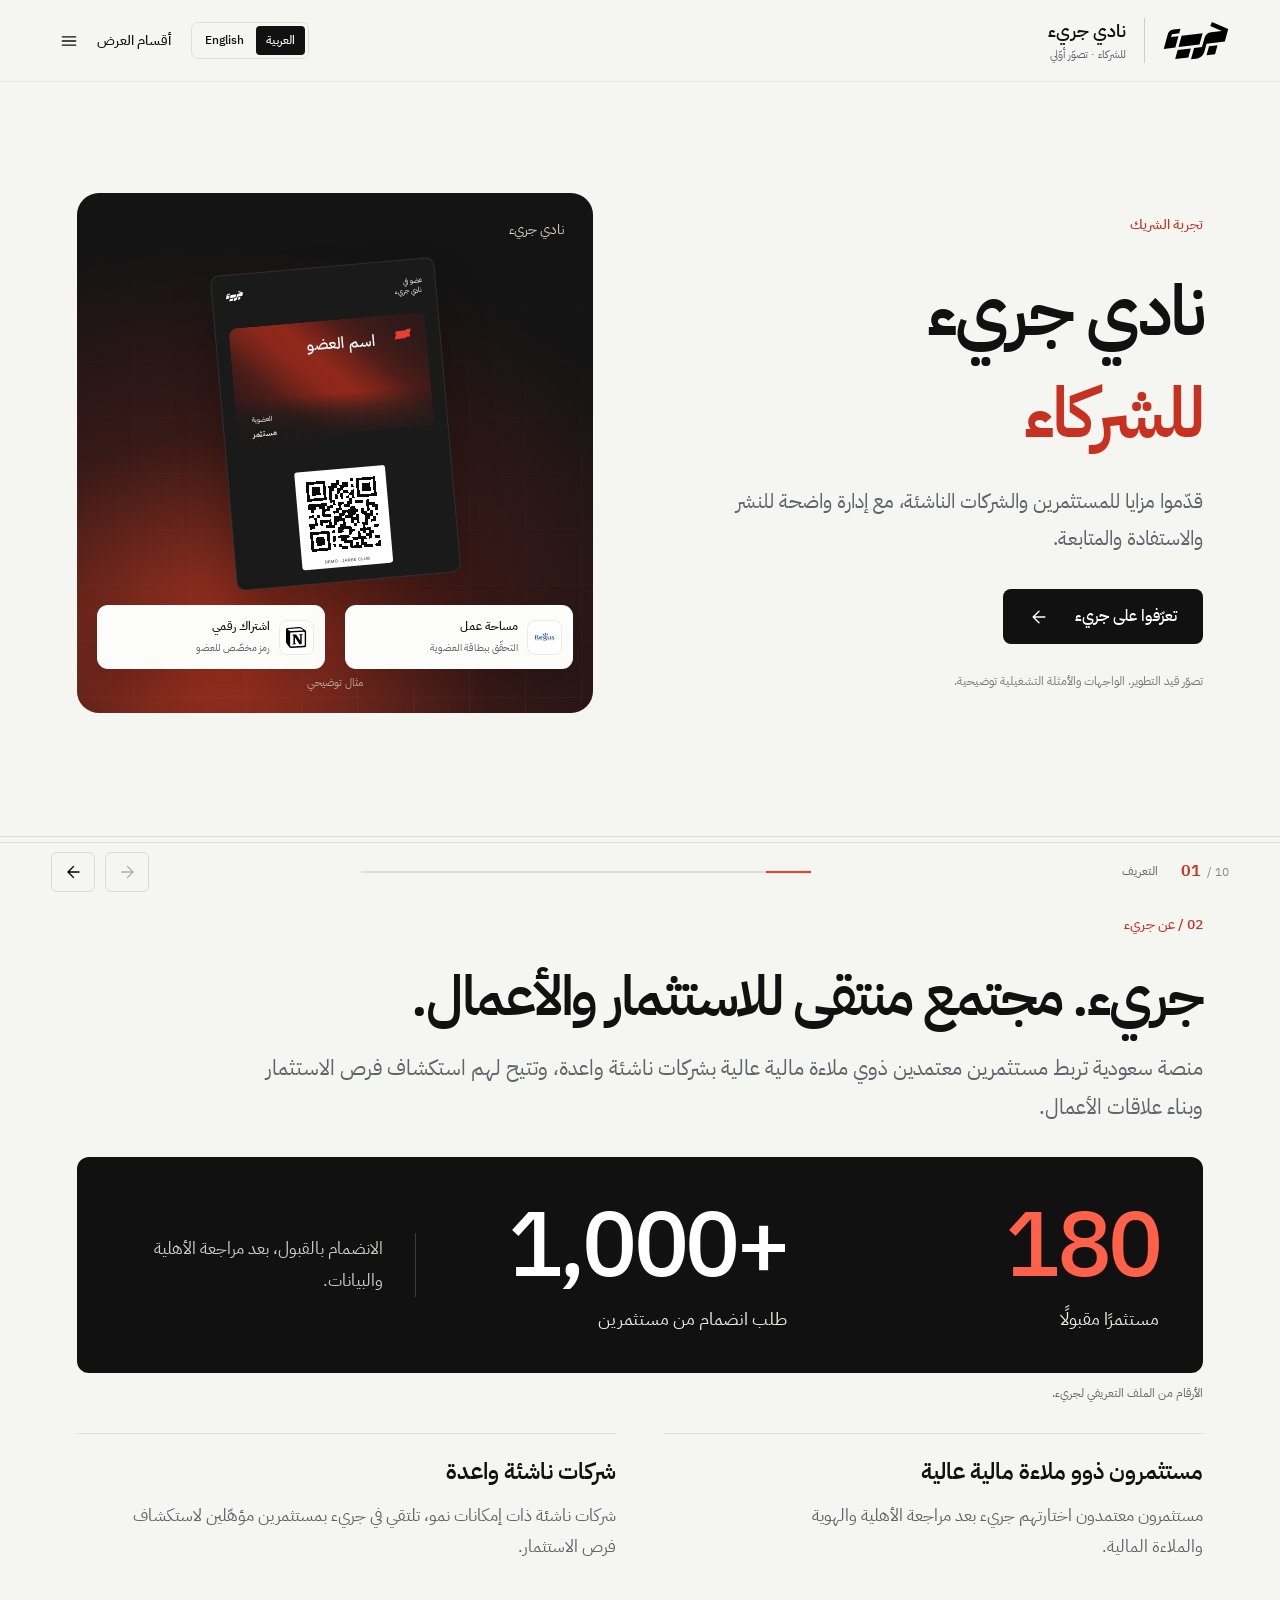
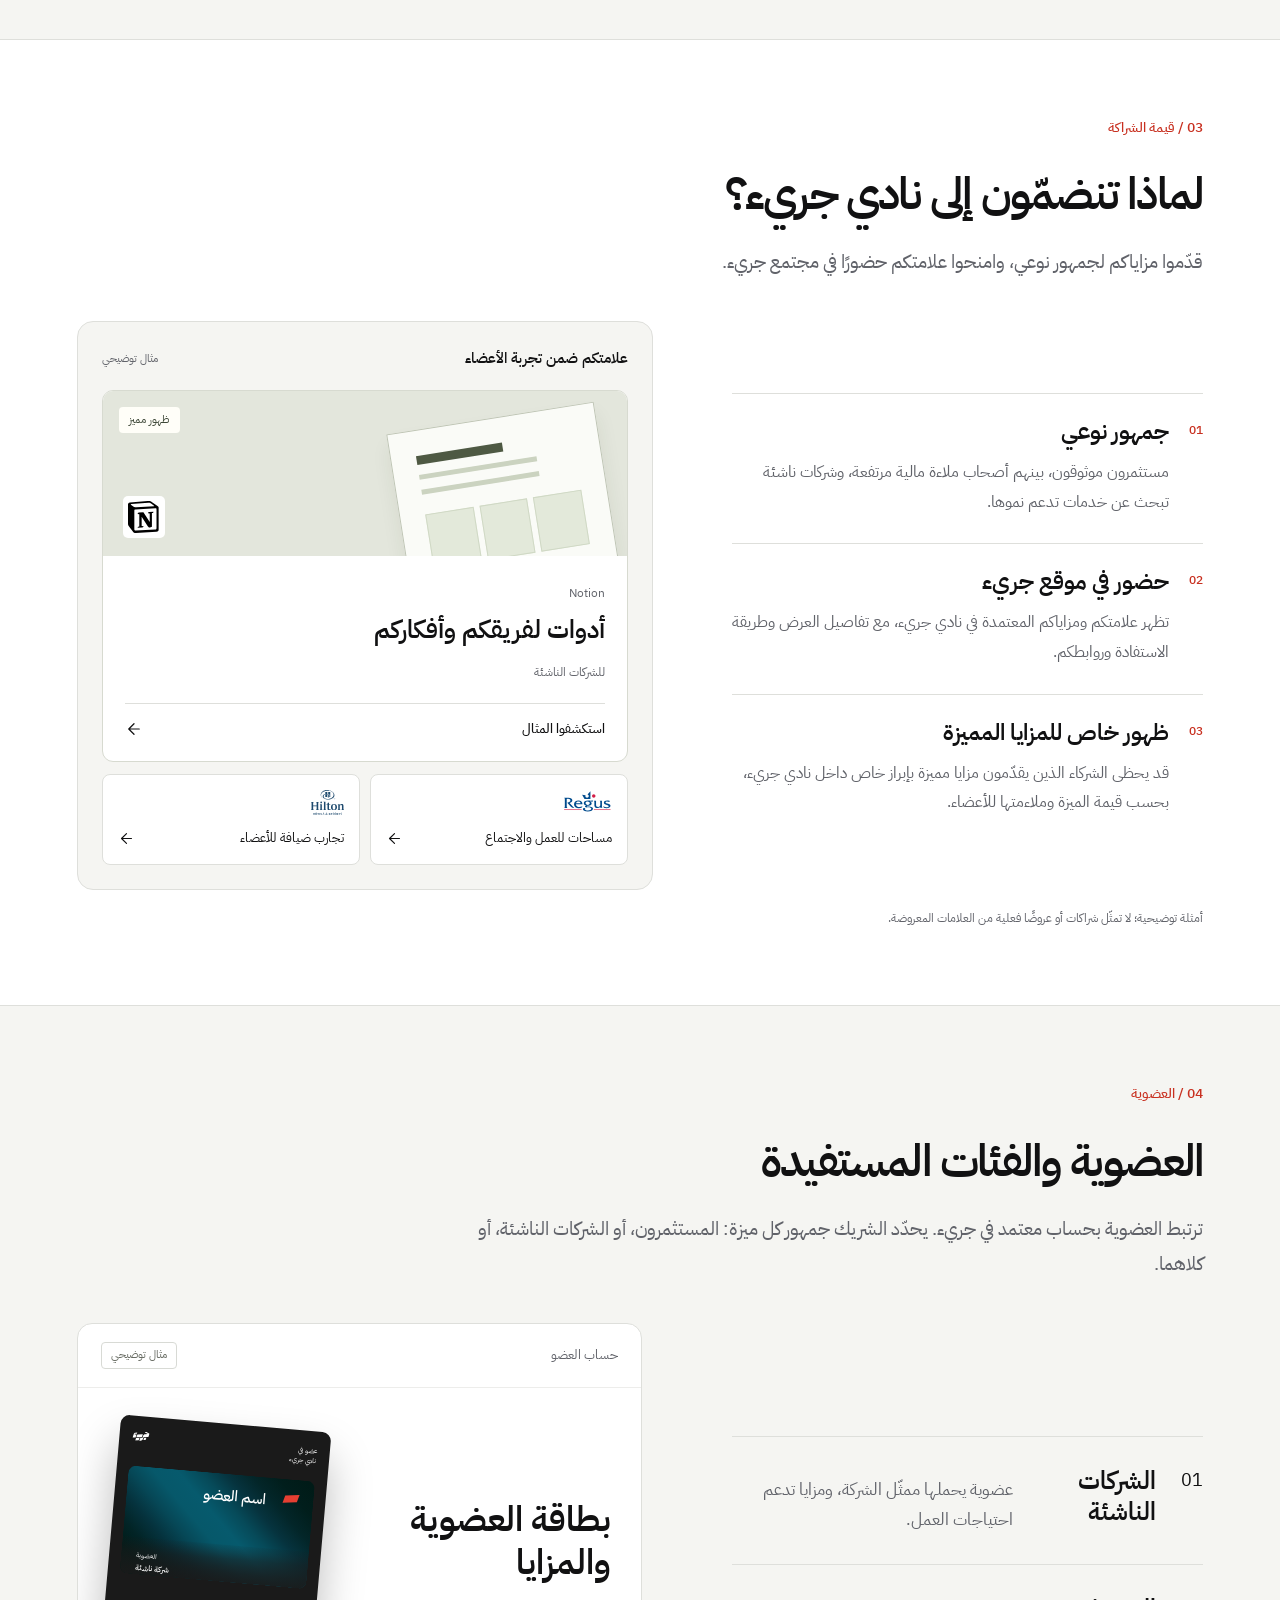
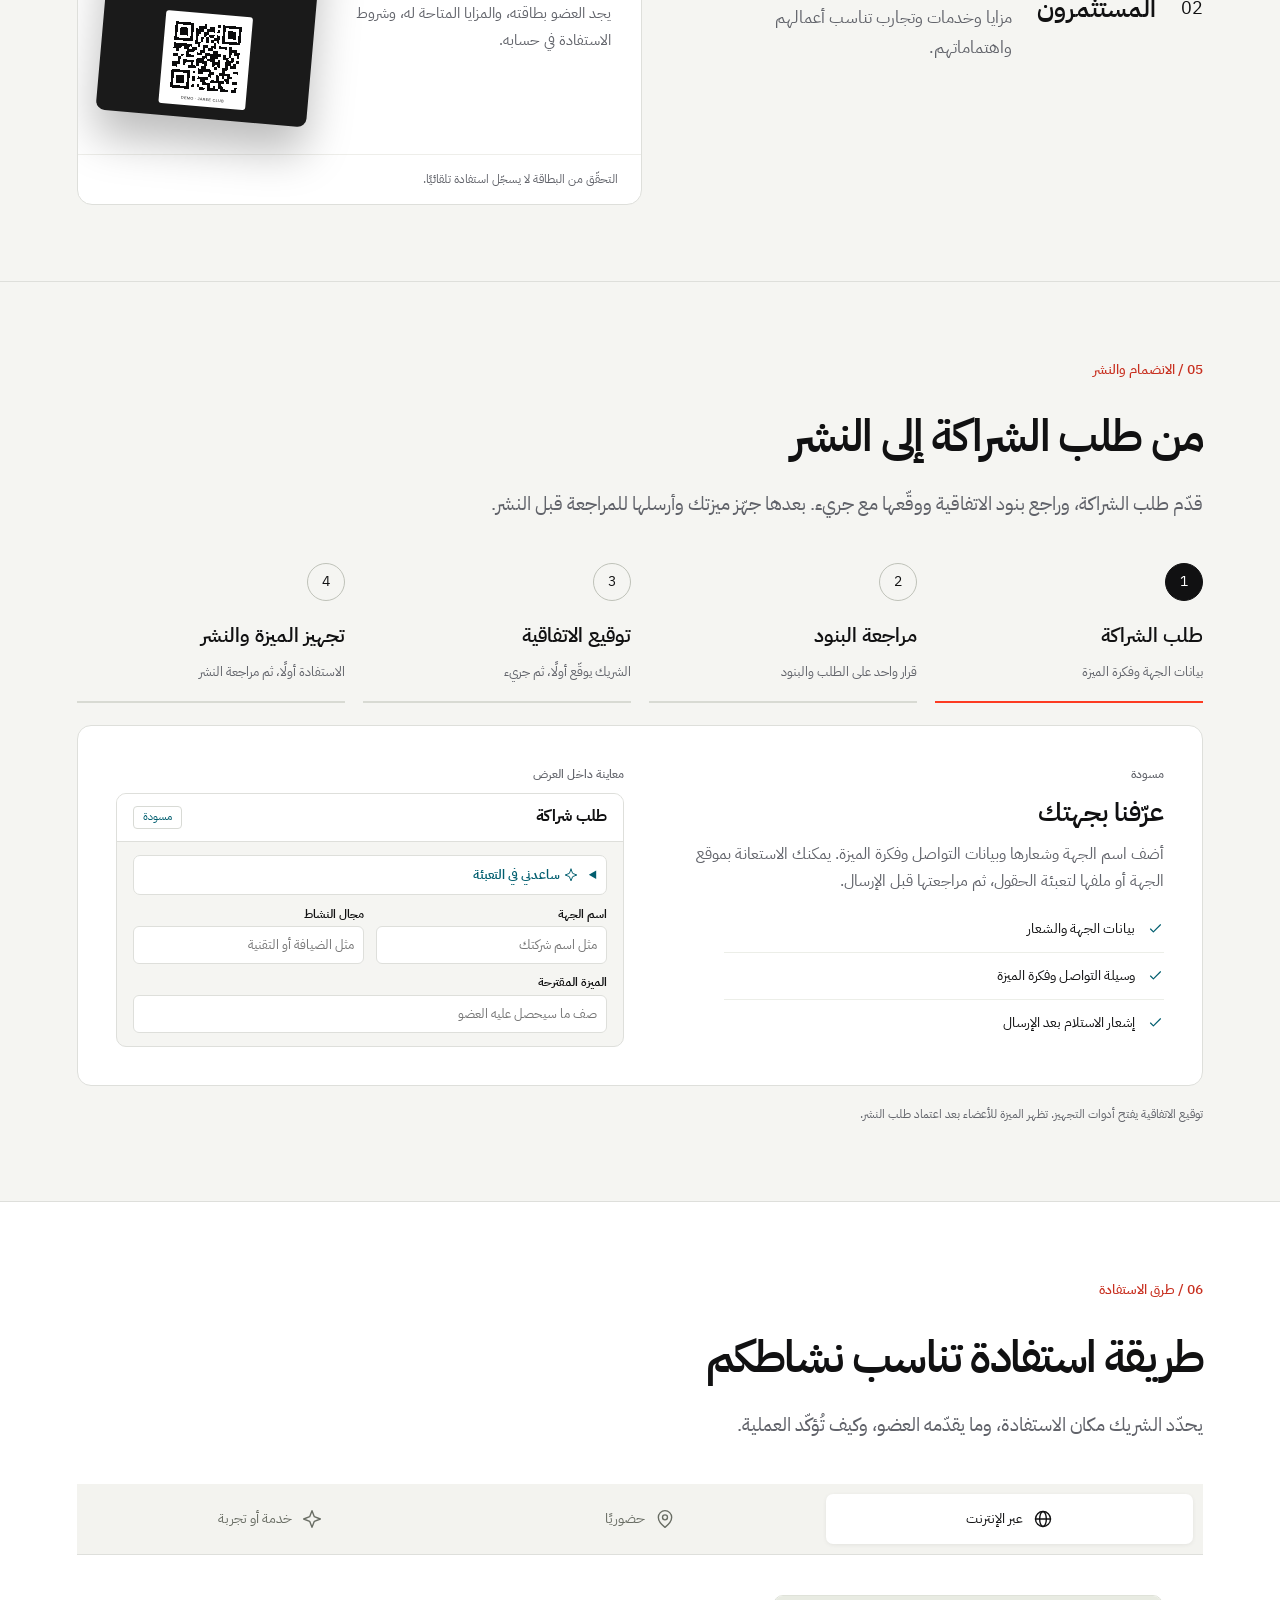
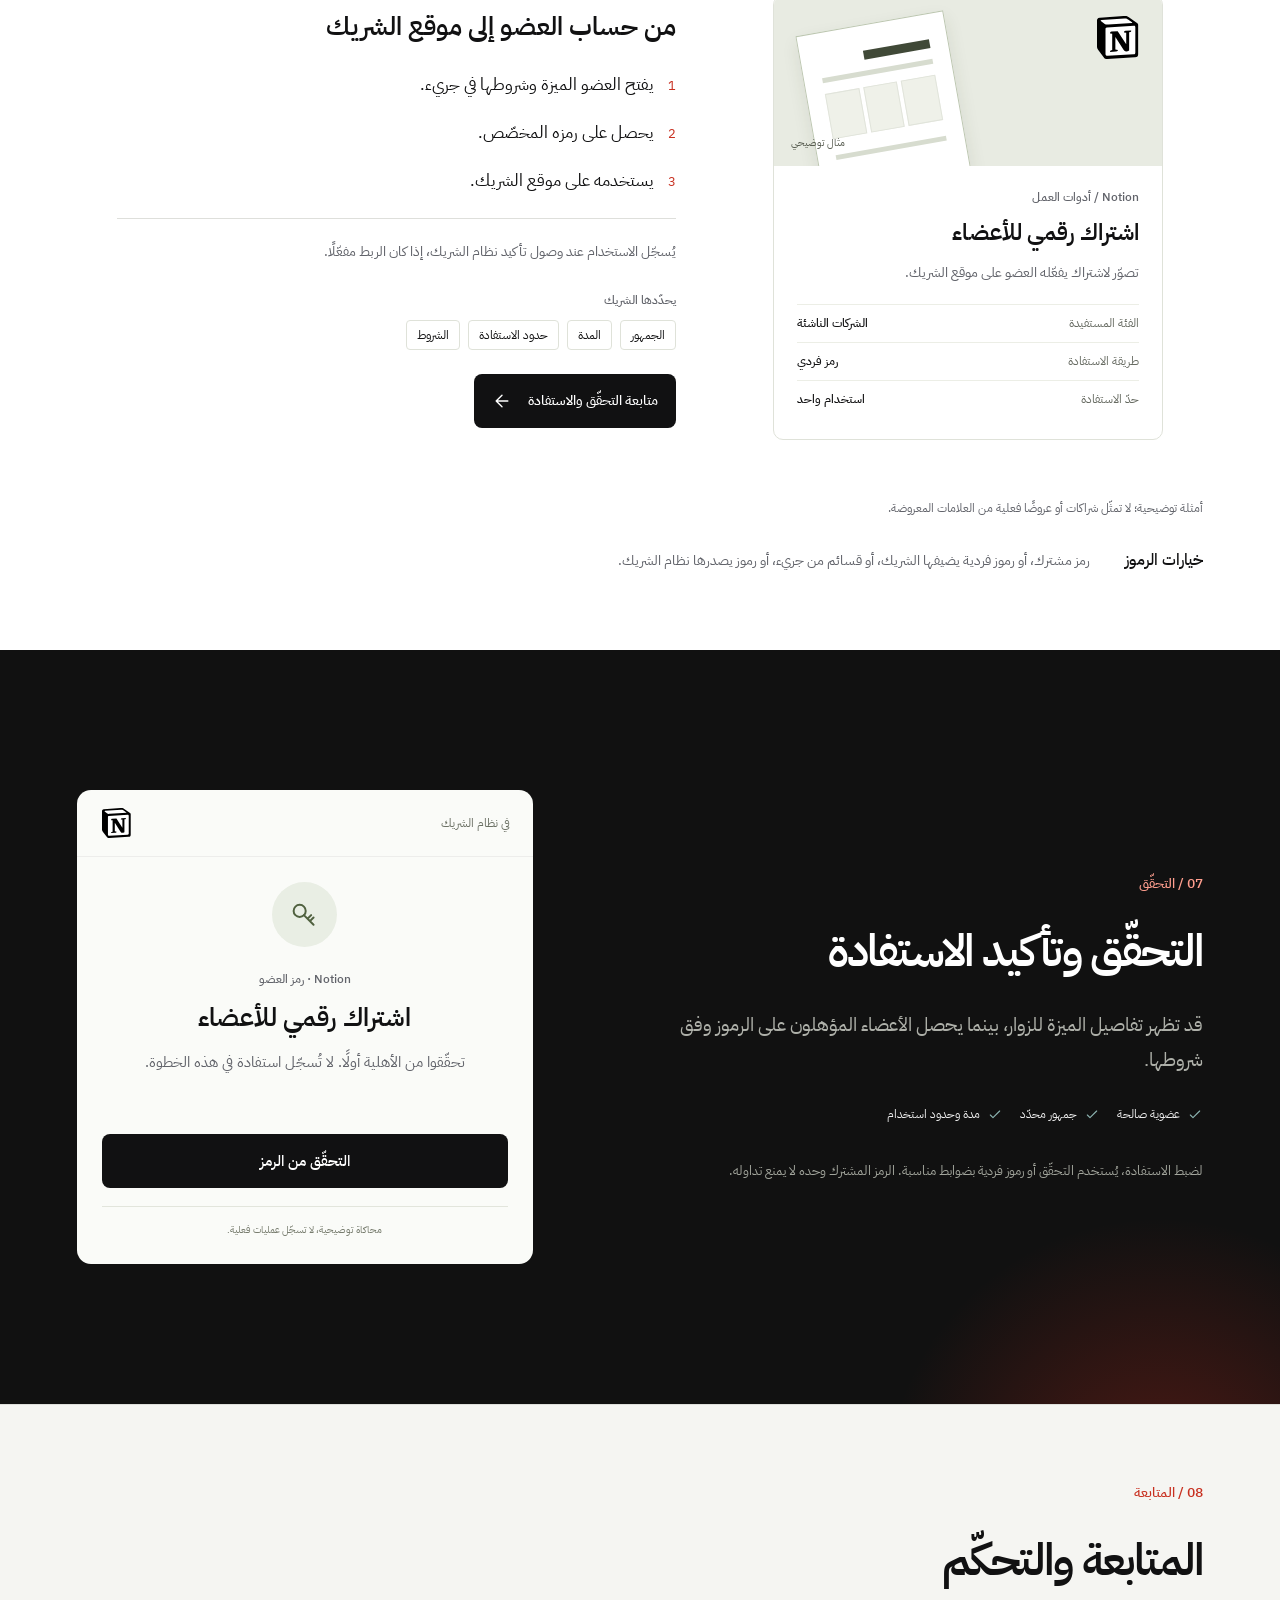
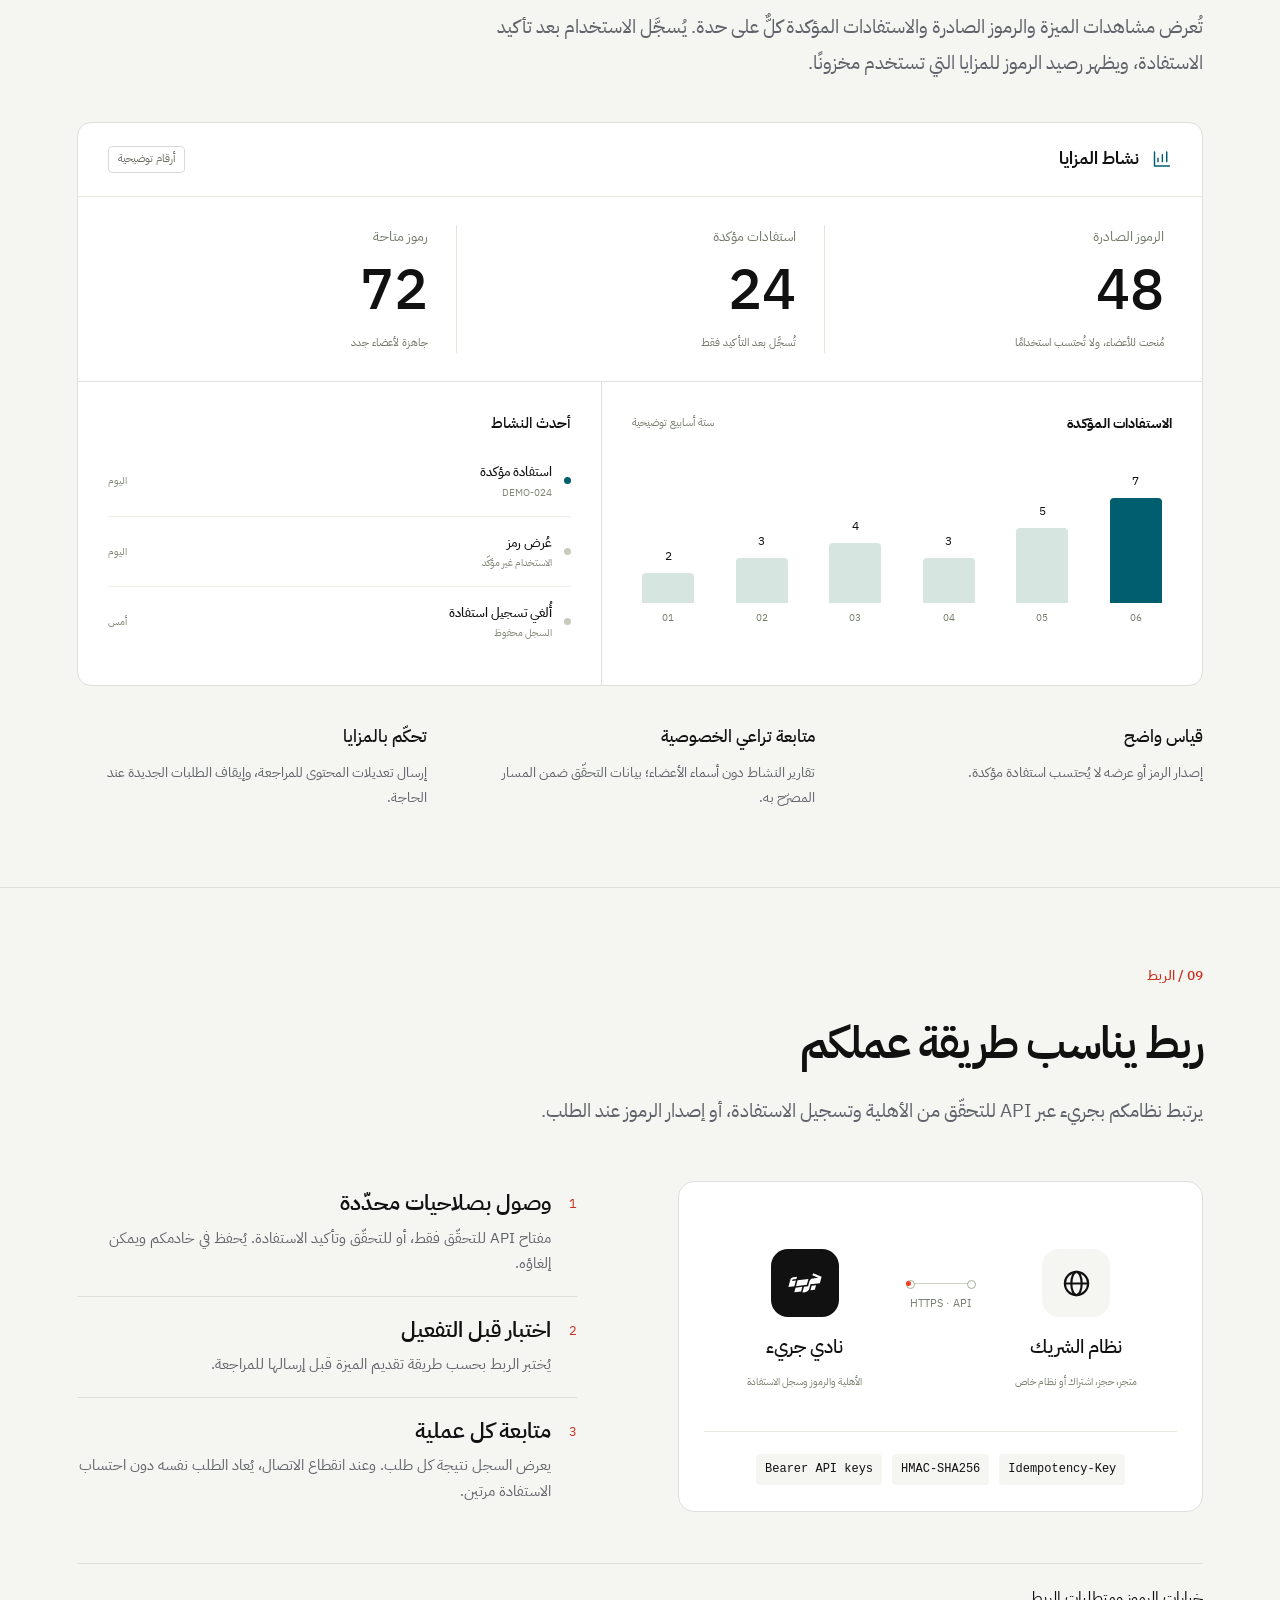
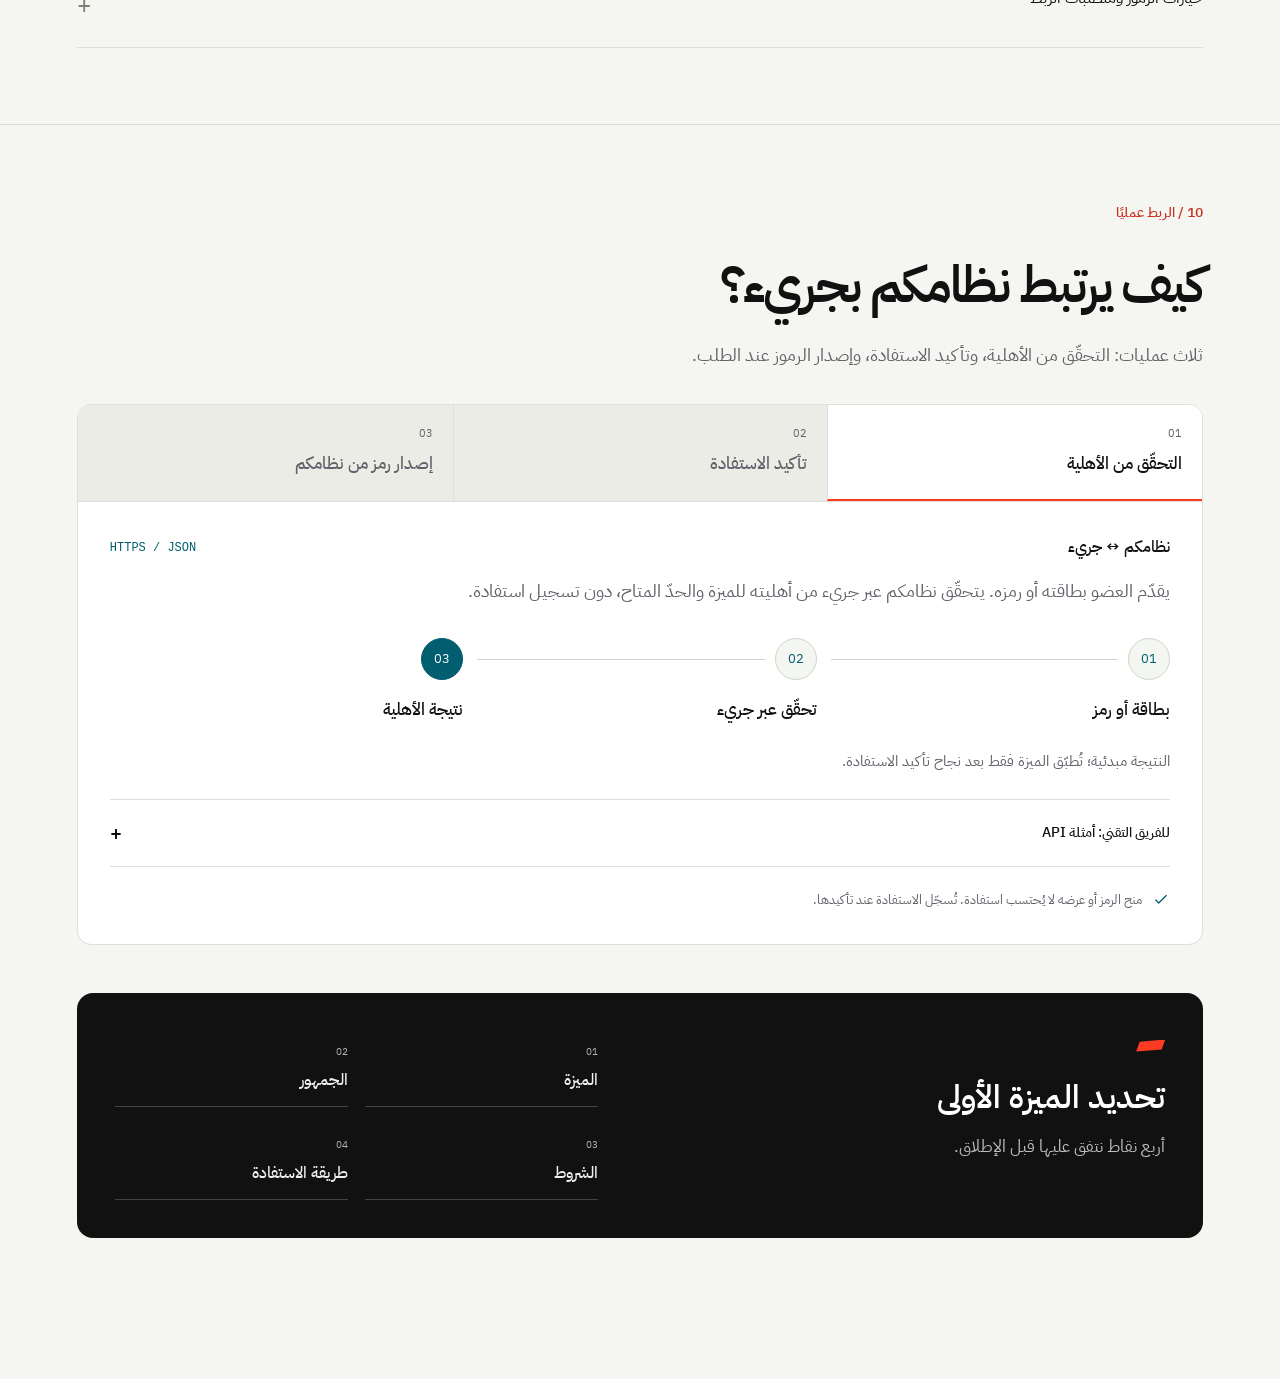
==== commit 39065e4e: "Show the partner journey with interactive models" ====
--- a/partners-v2/index.html
+++ b/partners-v2/index.html
@@ -6,8 +6,8 @@
 <title>نادي جريء | تجربة الشريك</title>
 <link rel="icon" type="image/svg+xml" href="assets/jaree.svg">
 <link rel="alternate" hreflang="ar" href="index.html"><link rel="alternate" hreflang="en" href="en.html">
-<link rel="stylesheet" href="assets/fonts.css"><link rel="stylesheet" href="style.css?v=4a2412637207">
-<script src="app.js?v=5e1e4528e431" defer></script>
+<link rel="stylesheet" href="assets/fonts.css"><link rel="stylesheet" href="style.css?v=6192facc7d9f">
+<script src="app.js?v=a45c8dab3dc6" defer></script>
 </head><body>
 <a class="skip-link" href="#main">انتقل إلى المحتوى</a>
 <svg class="icon-library" xmlns="http://www.w3.org/2000/svg" aria-hidden="true"><defs>
@@ -61,9 +61,55 @@
       <div class="card-qr"><img src="assets/qr.svg" alt=""><small>DEMO · JAREE CLUB</small></div>
     </div></div><div class="member-window-foot">التحقّق من البطاقة لا يسجّل استفادة تلقائيًا.</div></div></div></section>
 <section class="chapter join" id="join" data-title="الانضمام والنشر" aria-labelledby="join-title">
-<div class="section-heading reveal"><p class="eyebrow">05 / الانضمام والنشر</p><h2 id="join-title">من طلب الشراكة إلى النشر</h2><p class="lead">بعد قبول الشراكة، تُرسل بيانات الصفحة والمزايا الأولى في طلب إطلاق واحد.</p></div><ol class="journey reveal"><li><button type="button" class="journey-stage" data-stage="0" aria-pressed="true" aria-controls="stage-panel"><span class="step-number">1</span><strong>تقديم الطلب</strong><span>بيانات الجهة ووسيلة التواصل</span></button></li><li><button type="button" class="journey-stage" data-stage="1" aria-pressed="false" aria-controls="stage-panel"><span class="step-number">2</span><strong>قبول الشراكة</strong><span>قرار واضح وملاحظات عند الحاجة</span></button></li><li><button type="button" class="journey-stage" data-stage="2" aria-pressed="false" aria-controls="stage-panel"><span class="step-number">3</span><strong>إعداد المزايا</strong><span>المحتوى والشروط وطريقة الاستفادة</span></button></li><li><button type="button" class="journey-stage" data-stage="3" aria-pressed="false" aria-controls="stage-panel"><span class="step-number">4</span><strong>المراجعة والنشر</strong><span>اعتماد الصفحة والمزايا الأولى معًا</span></button></li></ol>
-<div class="stage-panel reveal" id="stage-panel" aria-live="polite"><div><span class="small-label" id="stage-status">مسودة</span><h3 id="stage-title">تعريف بالجهة</h3><p id="stage-body">اسم الجهة ونشاطها وبيانات التواصل، ورابط موقعها إن وُجد. يُحفظ الطلب أثناء الإعداد.</p></div><ul id="stage-rows"><li><svg class="" aria-hidden="true"><use href="#i-check"/></svg><span>بيانات الجهة</span></li><li><svg class="" aria-hidden="true"><use href="#i-check"/></svg><span>النشاط والرابط</span></li><li><svg class="" aria-hidden="true"><use href="#i-check"/></svg><span>وسيلة التواصل</span></li></ul></div>
-<p class="section-note">قبول الشراكة لا ينشر المحتوى تلقائيًا.</p></section>
+<div class="section-heading reveal"><p class="eyebrow">05 / الانضمام والنشر</p><h2 id="join-title">من طلب الشراكة إلى النشر</h2><p class="lead">قدّم طلب الشراكة، وراجع بنود الاتفاقية ووقّعها مع جريء. بعدها جهّز ميزتك وأرسلها للمراجعة قبل النشر.</p></div><ol class="journey reveal" role="tablist" aria-label="خطوات الانضمام والنشر"><li role="presentation"><button type="button" class="journey-stage" data-stage="0" id="stage-tab-0" role="tab" aria-selected="true" aria-controls="stage-panel-0" tabindex="0"><span class="step-number" aria-hidden="true">1</span><strong>طلب الشراكة</strong><span>بيانات الجهة وفكرة الميزة</span></button></li><li role="presentation"><button type="button" class="journey-stage" data-stage="1" id="stage-tab-1" role="tab" aria-selected="false" aria-controls="stage-panel-1" tabindex="-1"><span class="step-number" aria-hidden="true">2</span><strong>مراجعة البنود</strong><span>قرار واحد على الطلب والبنود</span></button></li><li role="presentation"><button type="button" class="journey-stage" data-stage="2" id="stage-tab-2" role="tab" aria-selected="false" aria-controls="stage-panel-2" tabindex="-1"><span class="step-number" aria-hidden="true">3</span><strong>توقيع الاتفاقية</strong><span>الشريك يوقّع أولًا، ثم جريء</span></button></li><li role="presentation"><button type="button" class="journey-stage" data-stage="3" id="stage-tab-3" role="tab" aria-selected="false" aria-controls="stage-panel-3" tabindex="-1"><span class="step-number" aria-hidden="true">4</span><strong>تجهيز الميزة والنشر</strong><span>الاستفادة أولًا، ثم مراجعة النشر</span></button></li></ol>
+<div class="journey-panels"><div class="stage-panel" id="stage-panel-0" role="tabpanel" aria-labelledby="stage-tab-0" tabindex="0">
+  <div class="stage-copy"><span class="small-label">مسودة</span><h3>عرّفنا بجهتك</h3><p>أضف اسم الجهة وشعارها وبيانات التواصل وفكرة الميزة. يمكنك الاستعانة بموقع الجهة أو ملفها لتعبئة الحقول، ثم مراجعتها قبل الإرسال.</p></div>
+  <div class="stage-example"><span class="small-label">معاينة داخل العرض</span><div class="journey-model">
+  <header class="journey-model-head"><h4>طلب شراكة</h4><span class="outline-tag">مسودة</span></header>
+  <div class="journey-model-body"><div id="application-model">
+<details class="model-disclosure model-assist"><summary><svg class="" aria-hidden="true"><use href="#i-spark"/></svg>ساعدني في التعبئة</summary>
+<div class="model-suggestions"><b>اقتراحات من ملف الجهة التجريبي</b><p>اختر ما تريد تطبيقه. يمكنك تعديل الحقول بعد التعبئة.</p>
+<label><input type="checkbox" data-application-suggestion checked><span><small>اسم الجهة</small><b>مساحة أفق</b></span></label><label><input type="checkbox" data-application-suggestion checked><span><small>مجال النشاط</small><b>مساحات العمل المشتركة</b></span></label><label><input type="checkbox" data-application-suggestion checked><span><small>الميزة المقترحة</small><b>يوم عمل مجاني كل شهر</b></span></label><button type="button" class="button primary" id="apply-application-suggestions">طبّق الاقتراحات</button></div></details>
+<p class="model-status" id="application-model-status" role="status"></p>
+<div class="model-fields"><label>اسم الجهة<input type="text" data-application-field maxlength="160" placeholder="مثل اسم شركتك"></label><label>مجال النشاط<input type="text" data-application-field maxlength="160" placeholder="مثل الضيافة أو التقنية"></label><label>الميزة المقترحة<input type="text" data-application-field maxlength="160" placeholder="صف ما سيحصل عليه العضو"></label></div>
+</div></div>
+</div></div>
+  <ul class="stage-checks"><li><svg class="" aria-hidden="true"><use href="#i-check"/></svg><span>بيانات الجهة والشعار</span></li><li><svg class="" aria-hidden="true"><use href="#i-check"/></svg><span>وسيلة التواصل وفكرة الميزة</span></li><li><svg class="" aria-hidden="true"><use href="#i-check"/></svg><span>إشعار الاستلام بعد الإرسال</span></li></ul>
+</div><div class="stage-panel" id="stage-panel-1" role="tabpanel" aria-labelledby="stage-tab-1" tabindex="0" hidden>
+  <div class="stage-copy"><span class="small-label">قيد المراجعة</span><h3>اتفق مع جريء على البنود</h3><p>اقبل البنود كما هي أو اقترح إضافة بند أو تعديله أو حذفه ضمن الطلب نفسه. يراجع فريق جريء المقترحات، وقد يُطلب منك تأكيد الصيغة الناتجة قبل إعداد الاتفاقية.</p></div>
+  <div class="stage-example"><span class="small-label">معاينة داخل العرض</span><div class="journey-model">
+  <header class="journey-model-head"><h4>مراجعة البنود</h4><span class="outline-tag">وافق جريء على الاقتراح</span></header>
+  <div class="journey-model-body"><p class="model-caption">مثال على تعديل بند</p>
+<div class="model-agreed"><small>الصيغة المتفق عليها</small><b>تسري الميزة في فرع الرياض بعد الحجز.</b></div>
+<details class="model-disclosure"><summary>قارن بالنص السابق</summary><p>تسري الميزة في جميع الفروع.</p></details>
+<p class="model-note">عند تأكيد البنود، تُجهّز الاتفاقية للتوقيع.</p></div>
+</div></div>
+  <ul class="stage-checks"><li><svg class="" aria-hidden="true"><use href="#i-check"/></svg><span>اقتراحات مرتبطة بطلب الشراكة</span></li><li><svg class="" aria-hidden="true"><use href="#i-check"/></svg><span>قرار واحد من جريء</span></li><li><svg class="" aria-hidden="true"><use href="#i-check"/></svg><span>تأكيد الصيغة النهائية عند الحاجة</span></li></ul>
+</div><div class="stage-panel" id="stage-panel-2" role="tabpanel" aria-labelledby="stage-tab-2" tabindex="0" hidden>
+  <div class="stage-copy"><span class="small-label">الاتفاقية</span><h3>وقّعوا على النسخة نفسها</h3><p>يراجع الشريك الاتفاقية الجاهزة ويوقّعها داخل المنصة. يراجع ممثل جريء المخوّل النسخة ذاتها ويوقّعها، وتبقى النسخة النهائية متاحة للتنزيل للطرفين.</p></div>
+  <div class="stage-example"><span class="small-label">معاينة داخل العرض</span><div class="signature-demo" id="signature-demo">
+<h4>جرّب توقيع الاتفاقية</h4>
+<p class="signature-help">ارسم داخل الخانة بإصبعك أو قلمك أو الماوس. هذه تجربة فقط ولا يُرسل توقيعك.</p>
+<div class="signature-paper"><canvas width="880" height="270" aria-label="مساحة رسم التوقيع"></canvas><span aria-hidden="true">ارسم هنا</span></div>
+<div class="signature-tools"><button type="button" data-sign-action="sample">استخدم توقيعًا تجريبيًا</button><button type="button" data-sign-action="clear" disabled>امسح</button></div>
+<p class="signature-status" role="status"></p>
+<div class="signature-actions"><button type="button" class="button primary" data-sign-action="sign" disabled>اعتمد توقيع الشريك</button><button type="button" class="button primary" data-sign-action="countersign" hidden>حاكِ توقيع جريء</button><button type="button" class="button secondary" data-sign-action="reset" hidden>أعد التجربة</button></div>
+</div></div>
+  <ul class="stage-checks"><li><svg class="" aria-hidden="true"><use href="#i-check"/></svg><span>توقيع بخط اليد داخل الاتفاقية</span></li><li><svg class="" aria-hidden="true"><use href="#i-check"/></svg><span>توقيع جريء على النسخة نفسها</span></li><li><svg class="" aria-hidden="true"><use href="#i-check"/></svg><span>ملف PDF نهائي واحد للطرفين</span></li></ul>
+</div><div class="stage-panel" id="stage-panel-3" role="tabpanel" aria-labelledby="stage-tab-3" tabindex="0" hidden>
+  <div class="stage-copy"><span class="small-label">تجهيز الميزة</span><h3>جهّز ميزتك الأولى</h3><p>بعد اكتمال الاتفاقية، جهّز صفحة الجهة والميزة وطريقة الاستفادة. عاين ما سيراه الأعضاء وأرسل طلب النشر للمراجعة. يفتح استيراد اتفاقية سارية وموقّعة مسبقًا مرحلة التجهيز بعد تحقّق جريء منها.</p></div>
+  <div class="stage-example"><span class="small-label">معاينة داخل العرض</span><div class="journey-model">
+  <header class="journey-model-head"><h4>محرّر الميزة</h4><span class="outline-tag">قبل النشر</span></header>
+  <div class="journey-model-body"><dl class="model-benefit-fields"><div><dt>العرض المتفق عليه</dt><dd>يوم عمل مجاني كل شهر</dd></div>
+<div><dt>الفئة المستفيدة</dt><dd>للمستثمرين والشركات الناشئة</dd></div>
+<div><dt>مكان الاستفادة</dt><dd>فرع الرياض</dd></div></dl>
+<details class="model-disclosure"><summary>عاين ما سيراه العضو</summary><div class="model-member"><span class="model-member-icon"><svg class="" aria-hidden="true"><use href="#i-place"/></svg></span><div><small>مساحة أفق</small><b>يوم عمل مجاني كل شهر</b><p>تحجز زيارتك وتعرض بطاقة النادي عند الوصول.</p></div></div></details>
+<p class="model-note">ترسل الميزة إلى جريء للمراجعة قبل نشرها.</p></div>
+</div></div>
+  <ul class="stage-checks"><li><svg class="" aria-hidden="true"><use href="#i-check"/></svg><span>معاينة ما سيراه العضو</span></li><li><svg class="" aria-hidden="true"><use href="#i-check"/></svg><span>إعداد التحقق أو الربط حسب طريقة الاستفادة</span></li><li><svg class="" aria-hidden="true"><use href="#i-check"/></svg><span>النشر بعد اعتماد المراجعة</span></li></ul>
+</div></div>
+<p class="section-note">توقيع الاتفاقية يفتح أدوات التجهيز. تظهر الميزة للأعضاء بعد اعتماد طلب النشر.</p>
+</section>
 <section class="chapter benefit" id="benefit" data-title="طرق الاستفادة" aria-labelledby="benefit-title">
 <div class="section-heading reveal"><p class="eyebrow">06 / طرق الاستفادة</p><h2 id="benefit-title">طريقة استفادة تناسب نشاطكم</h2><p class="lead">يحدّد الشريك مكان الاستفادة، وما يقدّمه العضو، وكيف تُؤكّد العملية.</p></div><div class="benefit-selector reveal"><div class="method-tabs" role="tablist" aria-label="طريقة استفادة تناسب نشاطكم"><button role="tab" id="tab-digital" data-method="digital" aria-controls="method-panel" aria-selected="true" tabindex="0"><svg class="" aria-hidden="true"><use href="#i-globe"/></svg><span>عبر الإنترنت</span></button><button role="tab" id="tab-venue" data-method="venue" aria-controls="method-panel" aria-selected="false" tabindex="-1"><svg class="" aria-hidden="true"><use href="#i-place"/></svg><span>حضوريًا</span></button><button role="tab" id="tab-experience" data-method="experience" aria-controls="method-panel" aria-selected="false" tabindex="-1"><svg class="" aria-hidden="true"><use href="#i-spark"/></svg><span>خدمة أو تجربة</span></button></div><div class="method-content" id="method-panel" role="tabpanel" aria-labelledby="tab-digital"><article class="offer-preview"><div class="offer-cover"><img id="offer-logo" src="assets/notion.svg" alt="Notion"><div class="notion-graphic" id="offer-graphic"><div class="note-sheet"><span></span><span></span><div><i></i><i></i><i></i></div><span></span></div></div><span class="cover-label">مثال توضيحي</span></div><div class="offer-body"><span class="small-label" id="offer-brand">Notion / أدوات العمل</span><h3 id="offer-title">اشتراك رقمي للأعضاء</h3><p id="offer-body">تصوّر لاشتراك يفعّله العضو على موقع الشريك.</p><dl><div><dt>الفئة المستفيدة</dt><dd id="offer-audience">الشركات الناشئة</dd></div><div><dt>طريقة الاستفادة</dt><dd id="offer-method">رمز فردي</dd></div><div><dt>حدّ الاستفادة</dt><dd id="offer-limit">استخدام واحد</dd></div></dl></div></article><div class="method-explanation"><h3 id="method-heading">من حساب العضو إلى موقع الشريك</h3><ol id="method-steps"><li><span>1</span>يفتح العضو الميزة وشروطها في جريء.</li><li><span>2</span>يحصل على رمزه المخصّص.</li><li><span>3</span>يستخدمه على موقع الشريك.</li></ol><p class="method-note" id="method-note">يُسجّل الاستخدام عند وصول تأكيد نظام الشريك، إذا كان الربط مفعّلًا.</p><div class="your-controls"><span class="small-label">يحدّدها الشريك</span><div><span>الجمهور</span><span>المدة</span><span>حدود الاستفادة</span><span>الشروط</span></div></div><a class="button primary flow-link" href="#trust">متابعة التحقّق والاستفادة<svg class="" aria-hidden="true"><use href="#i-arrow"/></svg></a></div></div></div>
 <p class="brand-note">أمثلة توضيحية؛ لا تمثّل شراكات أو عروضًا فعلية من العلامات المعروضة.</p><div class="code-options"><b>خيارات الرموز</b><p>رمز مشترك، أو رموز فردية يضيفها الشريك، أو قسائم من جريء، أو رموز يصدرها نظام الشريك.</p></div></section>
@@ -72,8 +118,8 @@
 <div class="verification-demo reveal" role="region" aria-label="تجربة الاستفادة"><div class="window-title"><span id="verification-place">في نظام الشريك</span><img id="verification-logo" src="assets/notion.svg" alt="Notion"></div><div class="verification-content"><div class="verification-state" id="verification-state" aria-live="polite" aria-atomic="true"><div class="verification-symbol"><svg class="" aria-hidden="true"><use href="#i-key"/></svg></div><span class="small-label" id="verification-token">رمز العضو</span><h3 id="verification-title">اشتراك رقمي للأعضاء</h3><p id="verification-body">تحقّقوا من الأهلية أولًا. لا تُسجّل استفادة في هذه الخطوة.</p><div class="verification-detail" id="verification-detail" hidden></div></div><div class="verification-action"><button class="button primary" id="verify-button">التحقّق من الرمز<svg class="" aria-hidden="true"><use href="#i-arrow"/></svg></button><a class="button primary" id="activity-link" href="#insights" hidden>عرض العملية في السجل<svg class="" aria-hidden="true"><use href="#i-arrow"/></svg></a><button class="text-button" id="repeat-button" hidden>إعادة طلب التأكيد</button><button class="text-button" id="verify-reset" hidden>بدء التجربة من جديد</button></div><div class="demo-only">محاكاة توضيحية، لا تسجّل عمليات فعلية.</div></div></div>
 </section>
 <section class="chapter insights" id="insights" data-title="المتابعة" aria-labelledby="insights-title">
-<div class="section-heading reveal"><p class="eyebrow">08 / المتابعة</p><h2 id="insights-title">المتابعة والتحكّم</h2><p class="lead">حالة المزايا ومخزون الرموز والاستفادات المؤكدة في مساحة واحدة.</p></div><div class="dashboard-preview reveal"><div class="dashboard-header"><div><svg class="" aria-hidden="true"><use href="#i-chart"/></svg><b>نشاط المزايا</b></div><span class="outline-tag">أرقام توضيحية</span></div><div class="metrics"><div><span>رموز ممنوحة</span><strong id="metric-0">48</strong><small>مُنحت للأعضاء، ولا تُحتسب استخدامًا</small></div><div><span>استفادات مؤكدة</span><strong id="metric-1">24</strong><small>تُسجَّل بعد التأكيد فقط</small></div><div><span>رموز متاحة</span><strong id="metric-2">72</strong><small>جاهزة لأعضاء جدد</small></div></div><div class="dashboard-lower"><div class="chart-area"><div class="chart-title"><b>الاستفادات المؤكدة</b><span>ستة أسابيع توضيحية</span></div><div class="bar-chart" role="img" aria-label="الاستفادات المؤكدة: 2, 3, 4, 3, 5, 7"><div><span id="bar-value-0">2</span><i id="bar-0" style="--bar:25.0%"></i><small>01</small></div><div><span id="bar-value-1">3</span><i id="bar-1" style="--bar:37.5%"></i><small>02</small></div><div><span id="bar-value-2">4</span><i id="bar-2" style="--bar:50.0%"></i><small>03</small></div><div><span id="bar-value-3">3</span><i id="bar-3" style="--bar:37.5%"></i><small>04</small></div><div><span id="bar-value-4">5</span><i id="bar-4" style="--bar:62.5%"></i><small>05</small></div><div><span id="bar-value-5">7</span><i id="bar-5" style="--bar:87.5%"></i><small>06</small></div></div></div><div class="activity-example"><b>أحدث النشاط</b><div class="activity-row new-activity" id="new-activity" hidden><span class="event-dot"></span><div><b id="new-activity-title">استفادة مؤكدة</b><small id="new-activity-detail"></small></div><span>اليوم</span></div><div class="activity-row"><span class="event-dot "></span><div><b>استفادة مؤكدة</b><small><bdi>DEMO-024</bdi></small></div><span>اليوم</span></div><div class="activity-row"><span class="event-dot neutral-dot"></span><div><b>عُرض رمز</b><small><bdi>الاستخدام غير مؤكّد</bdi></small></div><span>اليوم</span></div><div class="activity-row"><span class="event-dot neutral-dot"></span><div><b>أُلغي تسجيل استفادة</b><small><bdi>السجل محفوظ</bdi></small></div><span>أمس</span></div></div></div></div>
-<div class="insight-principles reveal"><div><b>قياس واضح</b><p>منح الرمز أو عرضه لا يثبت استخدامه.</p></div><div><b>متابعة تراعي الخصوصية</b><p>تقارير النشاط دون أسماء الأعضاء؛ بيانات التحقّق ضمن المسار المصرّح به.</p></div><div><b>تحكّم بالمزايا</b><p>إرسال تعديلات المحتوى للمراجعة، وإيقاف الطلبات الجديدة عند الحاجة.</p></div></div></section>
+<div class="section-heading reveal"><p class="eyebrow">08 / المتابعة</p><h2 id="insights-title">المتابعة والتحكّم</h2><p class="lead">تُعرض مشاهدات الميزة والرموز الصادرة والاستفادات المؤكدة كلٌّ على حدة. يُسجَّل الاستخدام بعد تأكيد الاستفادة، ويظهر رصيد الرموز للمزايا التي تستخدم مخزونًا.</p></div><div class="dashboard-preview reveal"><div class="dashboard-header"><div><svg class="" aria-hidden="true"><use href="#i-chart"/></svg><b>نشاط المزايا</b></div><span class="outline-tag">أرقام توضيحية</span></div><div class="metrics"><div><span>الرموز الصادرة</span><strong id="metric-0">48</strong><small>مُنحت للأعضاء، ولا تُحتسب استخدامًا</small></div><div><span>استفادات مؤكدة</span><strong id="metric-1">24</strong><small>تُسجَّل بعد التأكيد فقط</small></div><div><span>رموز متاحة</span><strong id="metric-2">72</strong><small>جاهزة لأعضاء جدد</small></div></div><div class="dashboard-lower"><div class="chart-area"><div class="chart-title"><b>الاستفادات المؤكدة</b><span>ستة أسابيع توضيحية</span></div><div class="bar-chart" role="img" aria-label="الاستفادات المؤكدة: 2, 3, 4, 3, 5, 7"><div><span id="bar-value-0">2</span><i id="bar-0" style="--bar:25.0%"></i><small>01</small></div><div><span id="bar-value-1">3</span><i id="bar-1" style="--bar:37.5%"></i><small>02</small></div><div><span id="bar-value-2">4</span><i id="bar-2" style="--bar:50.0%"></i><small>03</small></div><div><span id="bar-value-3">3</span><i id="bar-3" style="--bar:37.5%"></i><small>04</small></div><div><span id="bar-value-4">5</span><i id="bar-4" style="--bar:62.5%"></i><small>05</small></div><div><span id="bar-value-5">7</span><i id="bar-5" style="--bar:87.5%"></i><small>06</small></div></div></div><div class="activity-example"><b>أحدث النشاط</b><div class="activity-row new-activity" id="new-activity" hidden><span class="event-dot"></span><div><b id="new-activity-title">استفادة مؤكدة</b><small id="new-activity-detail"></small></div><span>اليوم</span></div><div class="activity-row"><span class="event-dot "></span><div><b>استفادة مؤكدة</b><small><bdi>DEMO-024</bdi></small></div><span>اليوم</span></div><div class="activity-row"><span class="event-dot neutral-dot"></span><div><b>عُرض رمز</b><small><bdi>الاستخدام غير مؤكّد</bdi></small></div><span>اليوم</span></div><div class="activity-row"><span class="event-dot neutral-dot"></span><div><b>أُلغي تسجيل استفادة</b><small><bdi>السجل محفوظ</bdi></small></div><span>أمس</span></div></div></div></div>
+<div class="insight-principles reveal"><div><b>قياس واضح</b><p>إصدار الرمز أو عرضه لا يُحتسب استفادة مؤكدة.</p></div><div><b>متابعة تراعي الخصوصية</b><p>تقارير النشاط دون أسماء الأعضاء؛ بيانات التحقّق ضمن المسار المصرّح به.</p></div><div><b>تحكّم بالمزايا</b><p>إرسال تعديلات المحتوى للمراجعة، وإيقاف الطلبات الجديدة عند الحاجة.</p></div></div></section>
 <section class="chapter connect" id="connect" data-title="الربط" aria-labelledby="connect-title">
 <div class="section-heading reveal"><p class="eyebrow">09 / الربط</p><h2 id="connect-title">ربط يناسب طريقة عملكم</h2><p class="lead">يرتبط نظامكم بجريء عبر API للتحقّق من الأهلية وتسجيل الاستفادة، أو إصدار الرموز عند الطلب.</p></div><div class="connection-layout reveal"><div class="connection-map"><div class="system-node"><span class="system-mark"><svg class="" aria-hidden="true"><use href="#i-globe"/></svg></span><b>نظام الشريك</b><small>متجر، حجز، اشتراك أو نظام خاص</small></div><div class="connection-line" aria-hidden="true"><i></i><span>HTTPS · API</span></div><div class="system-node jaree-node"><img src="assets/jaree-white.svg" alt="نادي جريء"><b>نادي جريء</b><small>الأهلية والرموز وسجل الاستفادة</small></div><div class="connection-functions"><span>Bearer API keys</span><span>HMAC-SHA256</span><span>Idempotency-Key</span></div></div><div class="connection-steps"><article><span>1</span><div><h3>وصول بصلاحيات محدّدة</h3><p>مفتاح API للتحقّق فقط، أو للتحقّق وتأكيد الاستفادة. يُحفظ في خادمكم ويمكن إلغاؤه.</p></div></article><article><span>2</span><div><h3>اختبار قبل التفعيل</h3><p>يُختبر الربط بحسب طريقة تقديم الميزة قبل إرسالها للمراجعة.</p></div></article><article><span>3</span><div><h3>متابعة كل عملية</h3><p>يعرض السجل نتيجة كل طلب. وعند انقطاع الاتصال، يُعاد الطلب نفسه دون احتساب الاستفادة مرتين.</p></div></article></div></div>
 <details class="technical-detail reveal"><summary>خيارات الرموز ومتطلبات الربط<span aria-hidden="true">+</span></summary><div><p>يمكن رفع رموزكم الجاهزة بملف CSV، أو ربط نظامكم لإصدارها عند الطلب. ويمكن استخدام صفحة التحقّق في جريء دون ربط تقني. يُجهّز الربط بحسب نظامكم؛ لا يتضمّن العرض موصّلات جاهزة لمنصات تجارية محدّدة.</p></div></details>
@@ -94,5 +140,5 @@
 }</code></pre><p id="scenario-outcome">الميزة متاحة للتأكيد عبر نظامكم في هذا المثال. لا تُطبّق إلا بعد نجاح طلب التأكيد.</p></div></div><p id="scenario-detail">للتحقّق بالبطاقة: POST /cards/check. أمّا قسائم جريء فتُفحص وتُؤكّد عبر صفحة التحقّق في جريء.</p><small class="technical-example-note">مقتطفات من الربط الجاري تطويره واختباره، بقيم تجريبية لا تتضمّن مفاتيح فعلية أو بيانات أعضاء.</small></div></details><p class="scenario-note"><svg class="" aria-hidden="true"><use href="#i-check"/></svg>منح الرمز أو عرضه لا يُحتسب استفادة. تُسجّل الاستفادة عند تأكيدها.</p></div></div>
 <div class="closing-panel reveal"><div><span class="dash"></span><h3>تحديد الميزة الأولى</h3><p>أربع نقاط نتفق عليها قبل الإطلاق.</p></div><div class="closing-labels"><span>01 <b>الميزة</b></span><span>02 <b>الجمهور</b></span><span>03 <b>الشروط</b></span><span>04 <b>طريقة الاستفادة</b></span></div></div></section>
 </main><footer class="presentation-controls" aria-label="أقسام العرض"><span class="progress-label"><span class="progress-count" dir="ltr"><b id="current-number">01</b> / 10</span><span id="current-title">التعريف</span></span><div class="progress-track" aria-hidden="true"><span id="progress-fill"></span></div><div class="chapter-buttons"><button id="previous" aria-label="القسم السابق" disabled><svg class="reverse" aria-hidden="true"><use href="#i-arrow"/></svg></button><button id="next-chapter" aria-label="القسم التالي"><svg class="" aria-hidden="true"><use href="#i-arrow"/></svg></button></div></footer>
-<script type="application/json" id="presentation-copy">{"lang": "ar", "dir": "rtl", "title": "نادي جريء | تجربة الشريك", "description": "تعرّفوا على رحلة الشريك في نادي جريء: الانضمام، وطرح المزايا، والاستفادة، والمتابعة، والربط.", "ui": {"club": "نادي جريء", "partners": "للشركاء", "concept": "تصوّر أوّلي", "menu": "أقسام العرض", "skip": "انتقل إلى المحتوى", "pause": "إيقاف الحركة", "play": "تشغيل الحركة", "fullscreen": "ملء الشاشة", "exitFullscreen": "الخروج من ملء الشاشة", "previous": "القسم السابق", "next": "القسم التالي", "home": "بداية العرض", "language": "English", "alternate": "en.html", "nextLabel": "التالي", "backTop": "العودة إلى البداية", "example": "مثال توضيحي", "figures": "أرقام توضيحية", "brandNote": "أمثلة توضيحية؛ لا تمثّل شراكات أو عروضًا فعلية من العلامات المعروضة.", "continue": "متابعة التجربة", "memberName": "اسم العضو", "memberOf": "عضو في", "membership": "العضوية", "investor": "مستثمر", "startup": "شركة ناشئة", "download": "نسخة PDF", "reducedMotion": "الحركة مخفّفة بحسب إعداد جهازك"}, "nav": ["التعريف", "عن جريء", "قيمة الشراكة", "العضوية", "الانضمام والنشر", "طرق الاستفادة", "التحقّق", "المتابعة", "الربط", "الربط عمليًا"], "intro": {"eyebrow": "تجربة الشريك", "heading": ["نادي جريء", "للشركاء"], "lead": "قدّموا مزايا للمستثمرين والشركات الناشئة، مع إدارة واضحة للنشر والاستفادة والمتابعة.", "action": "تعرّفوا على جريء", "note": "تصوّر قيد التطوير. الواجهات والأمثلة التشغيلية توضيحية.", "float1": ["اشتراك رقمي", "رمز مخصّص للعضو"], "float2": ["مساحة عمل", "التحقّق ببطاقة العضوية"]}, "members": {"title": "العضوية والفئات المستفيدة", "lead": "ترتبط العضوية بحساب معتمد في جريء. يحدّد الشريك جمهور كل ميزة: المستثمرون، أو الشركات الناشئة، أو كلاهما.", "groups": [["الشركات الناشئة", "عضوية يحملها ممثّل الشركة، ومزايا تدعم احتياجات العمل."], ["المستثمرون", "مزايا وخدمات وتجارب تناسب أعمالهم واهتماماتهم."]], "window": "حساب العضو", "heading": "بطاقة العضوية والمزايا", "body": "يجد العضو بطاقته، والمزايا المتاحة له، وشروط الاستفادة في حسابه.", "foot": "التحقّق من البطاقة لا يسجّل استفادة تلقائيًا.", "next": "الانضمام وإطلاق المزايا"}, "join": {"title": "من طلب الشراكة إلى النشر", "lead": "بعد قبول الشراكة، تُرسل بيانات الصفحة والمزايا الأولى في طلب إطلاق واحد.", "stages": [{"name": "تقديم الطلب", "summary": "بيانات الجهة ووسيلة التواصل", "title": "تعريف بالجهة", "body": "اسم الجهة ونشاطها وبيانات التواصل، ورابط موقعها إن وُجد. يُحفظ الطلب أثناء الإعداد.", "status": "مسودة", "rows": ["بيانات الجهة", "النشاط والرابط", "وسيلة التواصل"]}, {"name": "قبول الشراكة", "summary": "قرار واضح وملاحظات عند الحاجة", "title": "مراجعة طلب الشراكة", "body": "تراجع جريء الطلب. يظهر القرار في الحساب، وتُوضّح التعديلات المطلوبة عند الحاجة.", "status": "قيد المراجعة", "rows": ["مراجعة البيانات", "قرار الشراكة", "ملاحظات محدّدة"]}, {"name": "إعداد المزايا", "summary": "المحتوى والشروط وطريقة الاستفادة", "title": "إعداد طلب الإطلاق", "body": "يُضيف الشريك نبذة العلامة والصور والمزايا، ويعاينها قبل الإرسال.", "status": "قيد الإعداد", "rows": ["الصفحة والصور", "المزايا والشروط", "معاينة المحتوى"]}, {"name": "المراجعة والنشر", "summary": "اعتماد الصفحة والمزايا الأولى معًا", "title": "إطلاق المحتوى المعتمد", "body": "تراجع جريء طلب الإطلاق. تُنشر الصفحة والمزايا الأولى معًا بعد الموافقة.", "status": "بانتظار الاعتماد", "rows": ["طلب إطلاق واحد", "مراجعة جريء", "نشر النسخة المعتمدة"]}], "foot": "قبول الشراكة لا ينشر المحتوى تلقائيًا.", "next": "استعراض طرق الاستفادة"}, "benefit": {"title": "طريقة استفادة تناسب نشاطكم", "lead": "يحدّد الشريك مكان الاستفادة، وما يقدّمه العضو، وكيف تُؤكّد العملية.", "tabs": ["عبر الإنترنت", "حضوريًا", "خدمة أو تجربة"], "audience": "الفئة المستفيدة", "method": "طريقة الاستفادة", "controls": "يحدّدها الشريك", "controlLabels": ["الجمهور", "المدة", "حدود الاستفادة", "الشروط"], "codeTitle": "خيارات الرموز", "codeBody": "رمز مشترك، أو رموز فردية يضيفها الشريك، أو قسائم من جريء، أو رموز يصدرها نظام الشريك.", "action": "متابعة التحقّق والاستفادة", "methods": [{"id": "digital", "brand": "Notion", "category": "أدوات العمل", "title": "اشتراك رقمي للأعضاء", "body": "تصوّر لاشتراك يفعّله العضو على موقع الشريك.", "audience": "الشركات الناشئة", "method": "رمز فردي", "heading": "من حساب العضو إلى موقع الشريك", "steps": ["يفتح العضو الميزة وشروطها في جريء.", "يحصل على رمزه المخصّص.", "يستخدمه على موقع الشريك."], "note": "يُسجّل الاستخدام عند وصول تأكيد نظام الشريك، إذا كان الربط مفعّلًا.", "token": "رمز العضو", "verify": "التحقّق من الرمز", "unit": "استخدام واحد", "remaining": "0", "remainingLabel": "المتبقي", "verification": "رمز صالح وعضو مؤهل. لم تُسجّل استفادة بعد.", "place": "في نظام الشريك"}, {"id": "venue", "brand": "Regus", "category": "مساحات العمل", "title": "يومان في مساحة عمل", "body": "تصوّر لميزة تُستخدم في المواقع التي يحدّدها الشريك.", "audience": "الشركات الناشئة", "method": "بطاقة العضوية", "heading": "التحقّق عند الاستفادة", "steps": ["يراجع العضو المواقع والشروط.", "يعرض بطاقته للتحقّق من أهليته.", "يؤكّد موظف مخوَّل الاستفادة."], "note": "يمكن البدء بصفحة التحقّق في جريء دون ربط تقني.", "token": "بطاقة العضوية", "verify": "التحقّق من العضوية", "unit": "يومان", "remaining": "1", "remainingLabel": "الأيام المتبقية", "verification": "عضوية صالحة وميزة متاحة. المتبقي يومان، ولم تُسجّل استفادة.", "place": "في صفحة التحقّق من جريء"}, {"id": "experience", "brand": "Hilton", "category": "الضيافة والتجارب", "title": "تجربة ضيافة للأعضاء", "body": "تصوّر لتجربة مختارة وفق شروط الشريك والتوفّر.", "audience": "المستثمرون والشركات الناشئة", "method": "قسيمة من جريء", "heading": "قسيمة تُقدّم عند الاستفادة", "steps": ["يراجع العضو التجربة وشروط الحجز.", "يحصل على قسيمته من جريء.", "تُفحص القسيمة ثم تُؤكّد الاستفادة."], "note": "الحصول على القسيمة لا يعني استخدامها.", "token": "قسيمة العضو", "verify": "التحقّق من القسيمة", "unit": "استخدام واحد", "remaining": "0", "remainingLabel": "المتبقي", "verification": "قسيمة صالحة وعضو مؤهل. لم تُسجّل استفادة بعد.", "place": "في صفحة التحقّق من جريء"}], "limit": "حدّ الاستفادة"}, "trust": {"title": "التحقّق وتأكيد الاستفادة", "lead": "قد تظهر تفاصيل الميزة للزوار، بينما يحصل الأعضاء المؤهلون على الرموز وفق شروطها.", "rules": ["عضوية صالحة", "جمهور محدّد", "مدة وحدود استخدام"], "note": "لضبط الاستفادة، يُستخدم التحقّق أو رموز فردية بضوابط مناسبة. الرمز المشترك وحده لا يمنع تداوله.", "demo": "تجربة الاستفادة", "initial": "تحقّقوا من الأهلية أولًا. لا تُسجّل استفادة في هذه الخطوة.", "eligible": "مؤهل للاستفادة", "confirm": "تأكيد الاستفادة", "confirmed": "تم تسجيل الاستفادة", "result": "حُدّث المتبقي وأُضيفت العملية إلى سجل النشاط.", "repeat": "إعادة طلب التأكيد", "repeated": "العملية مسجّلة مسبقًا", "repeatNote": "أُعيدت النتيجة نفسها دون تسجيل استخدام إضافي.", "reset": "بدء التجربة من جديد", "seeActivity": "عرض العملية في السجل", "demoNote": "محاكاة توضيحية، لا تسجّل عمليات فعلية.", "reference": "مرجع العملية"}, "insights": {"title": "المتابعة والتحكّم", "lead": "حالة المزايا ومخزون الرموز والاستفادات المؤكدة في مساحة واحدة.", "dashboard": "نشاط المزايا", "metrics": [["رموز ممنوحة", "مُنحت للأعضاء، ولا تُحتسب استخدامًا"], ["استفادات مؤكدة", "تُسجَّل بعد التأكيد فقط"], ["رموز متاحة", "جاهزة لأعضاء جدد"]], "chart": "الاستفادات المؤكدة", "period": "ستة أسابيع توضيحية", "history": "أحدث النشاط", "today": "اليوم", "yesterday": "أمس", "rows": [["استفادة مؤكدة", "DEMO-024"], ["عُرض رمز", "الاستخدام غير مؤكّد"], ["أُلغي تسجيل استفادة", "السجل محفوظ"]], "newRow": "من التجربة التوضيحية", "principles": [["قياس واضح", "منح الرمز أو عرضه لا يثبت استخدامه."], ["متابعة تراعي الخصوصية", "تقارير النشاط دون أسماء الأعضاء؛ بيانات التحقّق ضمن المسار المصرّح به."], ["تحكّم بالمزايا", "إرسال تعديلات المحتوى للمراجعة، وإيقاف الطلبات الجديدة عند الحاجة."]], "next": "استعراض خيارات الربط"}, "connect": {"title": "ربط يناسب طريقة عملكم", "lead": "يرتبط نظامكم بجريء عبر API للتحقّق من الأهلية وتسجيل الاستفادة، أو إصدار الرموز عند الطلب.", "system": "نظام الشريك", "systemNote": "متجر، حجز، اشتراك أو نظام خاص", "clubNote": "الأهلية والرموز وسجل الاستفادة", "optional": "HTTPS · API", "functions": ["Bearer API keys", "HMAC-SHA256", "Idempotency-Key"], "steps": [["وصول بصلاحيات محدّدة", "مفتاح API للتحقّق فقط، أو للتحقّق وتأكيد الاستفادة. يُحفظ في خادمكم ويمكن إلغاؤه."], ["اختبار قبل التفعيل", "يُختبر الربط بحسب طريقة تقديم الميزة قبل إرسالها للمراجعة."], ["متابعة كل عملية", "يعرض السجل نتيجة كل طلب. وعند انقطاع الاتصال، يُعاد الطلب نفسه دون احتساب الاستفادة مرتين."]], "detailTitle": "خيارات الرموز ومتطلبات الربط", "detail": "يمكن رفع رموزكم الجاهزة بملف CSV، أو ربط نظامكم لإصدارها عند الطلب. ويمكن استخدام صفحة التحقّق في جريء دون ربط تقني. يُجهّز الربط بحسب نظامكم؛ لا يتضمّن العرض موصّلات جاهزة لمنصات تجارية محدّدة.", "closing": "تحديد الميزة الأولى", "closingBody": "أربع نقاط نتفق عليها قبل الإطلاق.", "closingLabels": ["الميزة", "الجمهور", "الشروط", "طريقة الاستفادة"]}, "value": {"title": "لماذا تنضمّون إلى نادي جريء؟", "lead": "قدّموا مزاياكم لجمهور نوعي، وامنحوا علامتكم حضورًا في مجتمع جريء.", "items": [["جمهور نوعي", "مستثمرون موثوقون، بينهم أصحاب ملاءة مالية مرتفعة، وشركات ناشئة تبحث عن خدمات تدعم نموها."], ["حضور في موقع جريء", "تظهر علامتكم ومزاياكم المعتمدة في نادي جريء، مع تفاصيل العرض وطريقة الاستفادة وروابطكم."], ["ظهور خاص للمزايا المميزة", "قد يحظى الشركاء الذين يقدّمون مزايا مميزة بإبراز خاص داخل نادي جريء، بحسب قيمة الميزة وملاءمتها للأعضاء."]], "next": "تعرّفوا على أعضاء نادي جريء", "showcase": {"title": "علامتكم ضمن تجربة الأعضاء", "body": "تظهر علامتكم ضمن المزايا المعتمدة، مع محتوى يوضح قيمتها وطريقة الاستفادة منها. وقد تحظى المزايا الأبرز بمساحة ظهور خاصة.", "featured": "ظهور مميز", "view": "استكشفوا المثال", "notion": "أدوات لفريقكم وأفكاركم", "regus": "مساحات للعمل والاجتماع", "hilton": "تجارب ضيافة للأعضاء", "audience": "للشركات الناشئة"}}, "about": {"title": "جريء. مجتمع منتقى للاستثمار والأعمال.", "lead": "منصة سعودية تربط مستثمرين معتمدين ذوي ملاءة مالية عالية بشركات ناشئة واعدة، وتتيح لهم استكشاف فرص الاستثمار وبناء علاقات الأعمال.", "stats": [["180", "مستثمرًا مقبولًا"], ["1,000+", "طلب انضمام من مستثمرين"]], "selection": "الانضمام بالقبول، بعد مراجعة الأهلية والبيانات.", "source": "الأرقام من الملف التعريفي لجريء.", "items": [["مستثمرون ذوو ملاءة مالية عالية", "مستثمرون معتمدون اختارتهم جريء بعد مراجعة الأهلية والهوية والملاءة المالية."], ["شركات ناشئة واعدة", "شركات ناشئة ذات إمكانات نمو، تلتقي في جريء بمستثمرين مؤهّلين لاستكشاف فرص الاستثمار."]]}, "scenarios": {"title": "كيف يرتبط نظامكم بجريء؟", "lead": "ثلاث عمليات: التحقّق من الأهلية، وتأكيد الاستفادة، وإصدار الرموز عند الطلب.", "note": "منح الرمز أو عرضه لا يُحتسب استفادة. تُسجّل الاستفادة عند تأكيدها.", "requestLabel": "الطلب", "responseLabel": "مقتطف من الاستجابة", "baseLabel": "مسار واجهة جريء", "exampleNote": "مقتطفات من الربط الجاري تطويره واختباره، بقيم تجريبية لا تتضمّن مفاتيح فعلية أو بيانات أعضاء.", "items": [{"id": "verify", "title": "التحقّق من الأهلية", "direction": "نظامكم ↔ جريء", "body": "يقدّم العضو بطاقته أو رمزه. يتحقّق نظامكم عبر جريء من أهليته للميزة والحدّ المتاح، دون تسجيل استفادة.", "steps": ["بطاقة أو رمز", "تحقّق عبر جريء", "نتيجة الأهلية"], "request": "POST /codes/check\nAuthorization: Bearer \u003cpartner-key>\nContent-Type: application/json\n\n{\"code\":\"EXAMPLE-1001\"}", "response": "{\n  \"valid\": true,\n  \"state\": \"LIVE\",\n  \"benefit\": {\n    \"unavailable\": null,\n    \"confirmVia\": \"SYSTEM\",\n    \"allowance\": {\"remaining\": 1}\n  }\n}", "outcome": "الميزة متاحة للتأكيد عبر نظامكم في هذا المثال. لا تُطبّق إلا بعد نجاح طلب التأكيد.", "detail": "للتحقّق بالبطاقة: POST /cards/check. أمّا قسائم جريء فتُفحص وتُؤكّد عبر صفحة التحقّق في جريء.", "summary": "النتيجة مبدئية؛ تُطبّق الميزة فقط بعد نجاح تأكيد الاستفادة."}, {"id": "confirm", "title": "تأكيد الاستفادة", "direction": "نظامكم ← جريء ← سجل الاستفادة", "body": "قبل إتمام العملية، يطلب نظامكم تأكيد الاستفادة من جريء. بعد نجاح التأكيد، تُطبّق الميزة وتُسجّل مرة واحدة.", "steps": ["طلب التأكيد", "تأكيد ناجح", "إتمام العملية"], "request": "POST /uses\nAuthorization: Bearer \u003cpartner-key>\nIdempotency-Key: order-10483\n\n{\"code\":\"EXAMPLE-1001\",\n \"orderReference\":\"ORDER-10483\"}", "response": "201 Created\n{\"status\":\"CONFIRMED\"}\n\n200 OK\n{\"status\":\"CONFIRMED\",\"replayed\":true}", "outcome": "201 لتأكيد جديد؛ و200 مع CONFIRMED لإعادة نتيجة ناجحة. الاستجابة 422 تعني رفض التأكيد دون تسجيل استفادة.", "detail": "تُعاد المحاولة بالطلب ومعرّف Idempotency-Key نفسيهما. يحدّد orderReference العملية لديكم، ويمنع تكرارها للعضو والميزة نفسيهما عند استخدام مساري التأكيد.", "summary": "إذا رُفض التأكيد، لا تُطبّق الميزة. إعادة الطلب نفسه لا تعني استفادة جديدة."}, {"id": "issue", "title": "إصدار رمز من نظامكم", "direction": "جريء ← نظامكم ← جريء", "body": "عندما يطلب العضو رمزه في جريء، تطلبه جريء من نظامكم ثم تعرضه في حسابه.", "steps": ["طلب العضو", "إصدار من نظامكم", "ظهور الرمز في جريء"], "request": "POST https://partner.example/jaree/codes\nwebhook-id: \u003crequest-id>\nwebhook-timestamp: \u003cunix-seconds>\nwebhook-signature: v1,\u003csignature>", "response": "200 OK\n{\n  \"code\": \"EXAMPLE-1001\",\n  \"expiresOn\": \"2027-06-30\"\n}", "outcome": "يعود الرمز إلى العضو. إصداره وحده لا يُسجّل استفادة.", "detail": "يتحقّق نظامكم من توقيع HMAC-SHA256 والطابع الزمني قبل إصدار الرمز. عند تعذّر الاستجابة، تعيد جريء المحاولة بمعرّف الطلب نفسه؛ يجب أن يعيد نظامكم الرمز نفسه دون إصدار مكرّر.", "summary": "إذا أعادت جريء الطلب، يعيد نظامكم الرمز نفسه للعضو."}], "technicalLabel": "للفريق التقني: أمثلة API", "pdfTechnicalLabel": "للفريق التقني: أمثلة الطلبات والاستجابات في العرض التفاعلي."}}</script>
+<script type="application/json" id="presentation-copy">{"lang": "ar", "dir": "rtl", "title": "نادي جريء | تجربة الشريك", "description": "تعرّفوا على رحلة الشريك في نادي جريء: الانضمام، وطرح المزايا، والاستفادة، والمتابعة، والربط.", "ui": {"club": "نادي جريء", "partners": "للشركاء", "concept": "تصوّر أوّلي", "menu": "أقسام العرض", "skip": "انتقل إلى المحتوى", "pause": "إيقاف الحركة", "play": "تشغيل الحركة", "fullscreen": "ملء الشاشة", "exitFullscreen": "الخروج من ملء الشاشة", "previous": "القسم السابق", "next": "القسم التالي", "home": "بداية العرض", "language": "English", "alternate": "en.html", "nextLabel": "التالي", "backTop": "العودة إلى البداية", "example": "مثال توضيحي", "figures": "أرقام توضيحية", "brandNote": "أمثلة توضيحية؛ لا تمثّل شراكات أو عروضًا فعلية من العلامات المعروضة.", "continue": "متابعة التجربة", "memberName": "اسم العضو", "memberOf": "عضو في", "membership": "العضوية", "investor": "مستثمر", "startup": "شركة ناشئة", "download": "نسخة PDF", "reducedMotion": "الحركة مخفّفة بحسب إعداد جهازك"}, "nav": ["التعريف", "عن جريء", "قيمة الشراكة", "العضوية", "الانضمام والنشر", "طرق الاستفادة", "التحقّق", "المتابعة", "الربط", "الربط عمليًا"], "intro": {"eyebrow": "تجربة الشريك", "heading": ["نادي جريء", "للشركاء"], "lead": "قدّموا مزايا للمستثمرين والشركات الناشئة، مع إدارة واضحة للنشر والاستفادة والمتابعة.", "action": "تعرّفوا على جريء", "note": "تصوّر قيد التطوير. الواجهات والأمثلة التشغيلية توضيحية.", "float1": ["اشتراك رقمي", "رمز مخصّص للعضو"], "float2": ["مساحة عمل", "التحقّق ببطاقة العضوية"]}, "members": {"title": "العضوية والفئات المستفيدة", "lead": "ترتبط العضوية بحساب معتمد في جريء. يحدّد الشريك جمهور كل ميزة: المستثمرون، أو الشركات الناشئة، أو كلاهما.", "groups": [["الشركات الناشئة", "عضوية يحملها ممثّل الشركة، ومزايا تدعم احتياجات العمل."], ["المستثمرون", "مزايا وخدمات وتجارب تناسب أعمالهم واهتماماتهم."]], "window": "حساب العضو", "heading": "بطاقة العضوية والمزايا", "body": "يجد العضو بطاقته، والمزايا المتاحة له، وشروط الاستفادة في حسابه.", "foot": "التحقّق من البطاقة لا يسجّل استفادة تلقائيًا.", "next": "الانضمام وإطلاق المزايا"}, "join": {"title": "من طلب الشراكة إلى النشر", "lead": "قدّم طلب الشراكة، وراجع بنود الاتفاقية ووقّعها مع جريء. بعدها جهّز ميزتك وأرسلها للمراجعة قبل النشر.", "stages": [{"name": "طلب الشراكة", "summary": "بيانات الجهة وفكرة الميزة", "title": "عرّفنا بجهتك", "body": "أضف اسم الجهة وشعارها وبيانات التواصل وفكرة الميزة. يمكنك الاستعانة بموقع الجهة أو ملفها لتعبئة الحقول، ثم مراجعتها قبل الإرسال.", "status": "مسودة", "rows": ["بيانات الجهة والشعار", "وسيلة التواصل وفكرة الميزة", "إشعار الاستلام بعد الإرسال"]}, {"name": "مراجعة البنود", "summary": "قرار واحد على الطلب والبنود", "title": "اتفق مع جريء على البنود", "body": "اقبل البنود كما هي أو اقترح إضافة بند أو تعديله أو حذفه ضمن الطلب نفسه. يراجع فريق جريء المقترحات، وقد يُطلب منك تأكيد الصيغة الناتجة قبل إعداد الاتفاقية.", "status": "قيد المراجعة", "rows": ["اقتراحات مرتبطة بطلب الشراكة", "قرار واحد من جريء", "تأكيد الصيغة النهائية عند الحاجة"]}, {"name": "توقيع الاتفاقية", "summary": "الشريك يوقّع أولًا، ثم جريء", "title": "وقّعوا على النسخة نفسها", "body": "يراجع الشريك الاتفاقية الجاهزة ويوقّعها داخل المنصة. يراجع ممثل جريء المخوّل النسخة ذاتها ويوقّعها، وتبقى النسخة النهائية متاحة للتنزيل للطرفين.", "status": "الاتفاقية", "rows": ["توقيع بخط اليد داخل الاتفاقية", "توقيع جريء على النسخة نفسها", "ملف PDF نهائي واحد للطرفين"]}, {"name": "تجهيز الميزة والنشر", "summary": "الاستفادة أولًا، ثم مراجعة النشر", "title": "جهّز ميزتك الأولى", "body": "بعد اكتمال الاتفاقية، جهّز صفحة الجهة والميزة وطريقة الاستفادة. عاين ما سيراه الأعضاء وأرسل طلب النشر للمراجعة. يفتح استيراد اتفاقية سارية وموقّعة مسبقًا مرحلة التجهيز بعد تحقّق جريء منها.", "status": "تجهيز الميزة", "rows": ["معاينة ما سيراه العضو", "إعداد التحقق أو الربط حسب طريقة الاستفادة", "النشر بعد اعتماد المراجعة"]}], "foot": "توقيع الاتفاقية يفتح أدوات التجهيز. تظهر الميزة للأعضاء بعد اعتماد طلب النشر.", "next": "استعراض طرق الاستفادة", "handout": ["أضف بيانات الجهة وفكرة الميزة. يمكنك مراجعة اقتراحات التعبئة من موقع الجهة أو ملفها.", "اقبل البنود أو اقترح إضافتها أو تعديلها أو حذفها ضمن الطلب نفسه.", "يوقّع الشريك، ثم يوقّع ممثل جريء النسخة نفسها. يتاح ملف نهائي واحد للطرفين.", "افتح التجهيز بعد التوقيع أو توثيق اتفاقية سارية. عاين الميزة وأرسلها للنشر."], "examples": {"tabs": "خطوات الانضمام والنشر", "label": "معاينة داخل العرض", "application": {"title": "طلب شراكة", "status": "مسودة", "fields": [["اسم الجهة", "مساحة أفق"], ["مجال النشاط", "مساحات العمل المشتركة"], ["الميزة المقترحة", "يوم عمل مجاني كل شهر"]], "help": "ساعدني في التعبئة", "source": "اقتراحات من ملف الجهة التجريبي", "intro": "اختر ما تريد تطبيقه. يمكنك تعديل الحقول بعد التعبئة.", "apply": "طبّق الاقتراحات", "applied": "تمت تعبئة الحقول المختارة.", "placeholders": ["مثل اسم شركتك", "مثل الضيافة أو التقنية", "صف ما سيحصل عليه العضو"]}, "terms": {"title": "مراجعة البنود", "status": "وافق جريء على الاقتراح", "clause": "مثال على تعديل بند", "before": "النص قبل التعديل", "old": "تسري الميزة في جميع الفروع.", "after": "الصيغة المتفق عليها", "new": "تسري الميزة في فرع الرياض بعد الحجز.", "compare": "قارن بالنص السابق", "next": "عند تأكيد البنود، تُجهّز الاتفاقية للتوقيع."}, "signing": {"title": "جرّب توقيع الاتفاقية", "status": "تجربة تفاعلية", "help": "ارسم داخل الخانة بإصبعك أو قلمك أو الماوس. هذه تجربة فقط ولا يُرسل توقيعك.", "pad": "مساحة رسم التوقيع", "placeholder": "ارسم هنا", "sample": "استخدم توقيعًا تجريبيًا", "clear": "امسح", "sign": "اعتمد توقيع الشريك", "countersign": "حاكِ توقيع جريء", "reset": "أعد التجربة", "waiting": "وقّع الشريك. بانتظار توقيع جريء على النسخة نفسها.", "complete": "اكتملت المحاكاة. وقّع الطرفان على النسخة نفسها."}, "benefit": {"title": "محرّر الميزة", "status": "قبل النشر", "brand": "مساحة أفق", "offer": "يوم عمل مجاني كل شهر", "details": "للمستثمرين والشركات الناشئة", "action": "تحجز زيارتك وتعرض بطاقة النادي عند الوصول.", "agreed": "العرض المتفق عليه", "audience": "الفئة المستفيدة", "where": "مكان الاستفادة", "branch": "فرع الرياض", "preview": "عاين ما سيراه العضو", "next": "ترسل الميزة إلى جريء للمراجعة قبل نشرها."}}}, "benefit": {"title": "طريقة استفادة تناسب نشاطكم", "lead": "يحدّد الشريك مكان الاستفادة، وما يقدّمه العضو، وكيف تُؤكّد العملية.", "tabs": ["عبر الإنترنت", "حضوريًا", "خدمة أو تجربة"], "audience": "الفئة المستفيدة", "method": "طريقة الاستفادة", "controls": "يحدّدها الشريك", "controlLabels": ["الجمهور", "المدة", "حدود الاستفادة", "الشروط"], "codeTitle": "خيارات الرموز", "codeBody": "رمز مشترك، أو رموز فردية يضيفها الشريك، أو قسائم من جريء، أو رموز يصدرها نظام الشريك.", "action": "متابعة التحقّق والاستفادة", "methods": [{"id": "digital", "brand": "Notion", "category": "أدوات العمل", "title": "اشتراك رقمي للأعضاء", "body": "تصوّر لاشتراك يفعّله العضو على موقع الشريك.", "audience": "الشركات الناشئة", "method": "رمز فردي", "heading": "من حساب العضو إلى موقع الشريك", "steps": ["يفتح العضو الميزة وشروطها في جريء.", "يحصل على رمزه المخصّص.", "يستخدمه على موقع الشريك."], "note": "يُسجّل الاستخدام عند وصول تأكيد نظام الشريك، إذا كان الربط مفعّلًا.", "token": "رمز العضو", "verify": "التحقّق من الرمز", "unit": "استخدام واحد", "remaining": "0", "remainingLabel": "المتبقي", "verification": "رمز صالح وعضو مؤهل. لم تُسجّل استفادة بعد.", "place": "في نظام الشريك"}, {"id": "venue", "brand": "Regus", "category": "مساحات العمل", "title": "يومان في مساحة عمل", "body": "تصوّر لميزة تُستخدم في المواقع التي يحدّدها الشريك.", "audience": "الشركات الناشئة", "method": "بطاقة العضوية", "heading": "التحقّق عند الاستفادة", "steps": ["يراجع العضو المواقع والشروط.", "يعرض بطاقته للتحقّق من أهليته.", "يؤكّد موظف مخوَّل الاستفادة."], "note": "يمكن البدء بصفحة التحقّق في جريء دون ربط تقني.", "token": "بطاقة العضوية", "verify": "التحقّق من العضوية", "unit": "يومان", "remaining": "1", "remainingLabel": "الأيام المتبقية", "verification": "عضوية صالحة وميزة متاحة. المتبقي يومان، ولم تُسجّل استفادة.", "place": "في صفحة التحقّق من جريء"}, {"id": "experience", "brand": "Hilton", "category": "الضيافة والتجارب", "title": "تجربة ضيافة للأعضاء", "body": "تصوّر لتجربة مختارة وفق شروط الشريك والتوفّر.", "audience": "المستثمرون والشركات الناشئة", "method": "قسيمة من جريء", "heading": "قسيمة تُقدّم عند الاستفادة", "steps": ["يراجع العضو التجربة وشروط الحجز.", "يحصل على قسيمته من جريء.", "تُفحص القسيمة ثم تُؤكّد الاستفادة."], "note": "الحصول على القسيمة لا يعني استخدامها.", "token": "قسيمة العضو", "verify": "التحقّق من القسيمة", "unit": "استخدام واحد", "remaining": "0", "remainingLabel": "المتبقي", "verification": "قسيمة صالحة وعضو مؤهل. لم تُسجّل استفادة بعد.", "place": "في صفحة التحقّق من جريء"}], "limit": "حدّ الاستفادة"}, "trust": {"title": "التحقّق وتأكيد الاستفادة", "lead": "قد تظهر تفاصيل الميزة للزوار، بينما يحصل الأعضاء المؤهلون على الرموز وفق شروطها.", "rules": ["عضوية صالحة", "جمهور محدّد", "مدة وحدود استخدام"], "note": "لضبط الاستفادة، يُستخدم التحقّق أو رموز فردية بضوابط مناسبة. الرمز المشترك وحده لا يمنع تداوله.", "demo": "تجربة الاستفادة", "initial": "تحقّقوا من الأهلية أولًا. لا تُسجّل استفادة في هذه الخطوة.", "eligible": "مؤهل للاستفادة", "confirm": "تأكيد الاستفادة", "confirmed": "تم تسجيل الاستفادة", "result": "حُدّث المتبقي وأُضيفت العملية إلى سجل النشاط.", "repeat": "إعادة طلب التأكيد", "repeated": "العملية مسجّلة مسبقًا", "repeatNote": "أُعيدت النتيجة نفسها دون تسجيل استخدام إضافي.", "reset": "بدء التجربة من جديد", "seeActivity": "عرض العملية في السجل", "demoNote": "محاكاة توضيحية، لا تسجّل عمليات فعلية.", "reference": "مرجع العملية"}, "insights": {"title": "المتابعة والتحكّم", "lead": "تُعرض مشاهدات الميزة والرموز الصادرة والاستفادات المؤكدة كلٌّ على حدة. يُسجَّل الاستخدام بعد تأكيد الاستفادة، ويظهر رصيد الرموز للمزايا التي تستخدم مخزونًا.", "dashboard": "نشاط المزايا", "metrics": [["الرموز الصادرة", "مُنحت للأعضاء، ولا تُحتسب استخدامًا"], ["استفادات مؤكدة", "تُسجَّل بعد التأكيد فقط"], ["رموز متاحة", "جاهزة لأعضاء جدد"]], "chart": "الاستفادات المؤكدة", "period": "ستة أسابيع توضيحية", "history": "أحدث النشاط", "today": "اليوم", "yesterday": "أمس", "rows": [["استفادة مؤكدة", "DEMO-024"], ["عُرض رمز", "الاستخدام غير مؤكّد"], ["أُلغي تسجيل استفادة", "السجل محفوظ"]], "newRow": "من التجربة التوضيحية", "principles": [["قياس واضح", "إصدار الرمز أو عرضه لا يُحتسب استفادة مؤكدة."], ["متابعة تراعي الخصوصية", "تقارير النشاط دون أسماء الأعضاء؛ بيانات التحقّق ضمن المسار المصرّح به."], ["تحكّم بالمزايا", "إرسال تعديلات المحتوى للمراجعة، وإيقاف الطلبات الجديدة عند الحاجة."]], "next": "استعراض خيارات الربط"}, "connect": {"title": "ربط يناسب طريقة عملكم", "lead": "يرتبط نظامكم بجريء عبر API للتحقّق من الأهلية وتسجيل الاستفادة، أو إصدار الرموز عند الطلب.", "system": "نظام الشريك", "systemNote": "متجر، حجز، اشتراك أو نظام خاص", "clubNote": "الأهلية والرموز وسجل الاستفادة", "optional": "HTTPS · API", "functions": ["Bearer API keys", "HMAC-SHA256", "Idempotency-Key"], "steps": [["وصول بصلاحيات محدّدة", "مفتاح API للتحقّق فقط، أو للتحقّق وتأكيد الاستفادة. يُحفظ في خادمكم ويمكن إلغاؤه."], ["اختبار قبل التفعيل", "يُختبر الربط بحسب طريقة تقديم الميزة قبل إرسالها للمراجعة."], ["متابعة كل عملية", "يعرض السجل نتيجة كل طلب. وعند انقطاع الاتصال، يُعاد الطلب نفسه دون احتساب الاستفادة مرتين."]], "detailTitle": "خيارات الرموز ومتطلبات الربط", "detail": "يمكن رفع رموزكم الجاهزة بملف CSV، أو ربط نظامكم لإصدارها عند الطلب. ويمكن استخدام صفحة التحقّق في جريء دون ربط تقني. يُجهّز الربط بحسب نظامكم؛ لا يتضمّن العرض موصّلات جاهزة لمنصات تجارية محدّدة.", "closing": "تحديد الميزة الأولى", "closingBody": "أربع نقاط نتفق عليها قبل الإطلاق.", "closingLabels": ["الميزة", "الجمهور", "الشروط", "طريقة الاستفادة"]}, "value": {"title": "لماذا تنضمّون إلى نادي جريء؟", "lead": "قدّموا مزاياكم لجمهور نوعي، وامنحوا علامتكم حضورًا في مجتمع جريء.", "items": [["جمهور نوعي", "مستثمرون موثوقون، بينهم أصحاب ملاءة مالية مرتفعة، وشركات ناشئة تبحث عن خدمات تدعم نموها."], ["حضور في موقع جريء", "تظهر علامتكم ومزاياكم المعتمدة في نادي جريء، مع تفاصيل العرض وطريقة الاستفادة وروابطكم."], ["ظهور خاص للمزايا المميزة", "قد يحظى الشركاء الذين يقدّمون مزايا مميزة بإبراز خاص داخل نادي جريء، بحسب قيمة الميزة وملاءمتها للأعضاء."]], "next": "تعرّفوا على أعضاء نادي جريء", "showcase": {"title": "علامتكم ضمن تجربة الأعضاء", "body": "تظهر علامتكم ضمن المزايا المعتمدة، مع محتوى يوضح قيمتها وطريقة الاستفادة منها. وقد تحظى المزايا الأبرز بمساحة ظهور خاصة.", "featured": "ظهور مميز", "view": "استكشفوا المثال", "notion": "أدوات لفريقكم وأفكاركم", "regus": "مساحات للعمل والاجتماع", "hilton": "تجارب ضيافة للأعضاء", "audience": "للشركات الناشئة"}}, "about": {"title": "جريء. مجتمع منتقى للاستثمار والأعمال.", "lead": "منصة سعودية تربط مستثمرين معتمدين ذوي ملاءة مالية عالية بشركات ناشئة واعدة، وتتيح لهم استكشاف فرص الاستثمار وبناء علاقات الأعمال.", "stats": [["180", "مستثمرًا مقبولًا"], ["1,000+", "طلب انضمام من مستثمرين"]], "selection": "الانضمام بالقبول، بعد مراجعة الأهلية والبيانات.", "source": "الأرقام من الملف التعريفي لجريء.", "items": [["مستثمرون ذوو ملاءة مالية عالية", "مستثمرون معتمدون اختارتهم جريء بعد مراجعة الأهلية والهوية والملاءة المالية."], ["شركات ناشئة واعدة", "شركات ناشئة ذات إمكانات نمو، تلتقي في جريء بمستثمرين مؤهّلين لاستكشاف فرص الاستثمار."]]}, "scenarios": {"title": "كيف يرتبط نظامكم بجريء؟", "lead": "ثلاث عمليات: التحقّق من الأهلية، وتأكيد الاستفادة، وإصدار الرموز عند الطلب.", "note": "منح الرمز أو عرضه لا يُحتسب استفادة. تُسجّل الاستفادة عند تأكيدها.", "requestLabel": "الطلب", "responseLabel": "مقتطف من الاستجابة", "baseLabel": "مسار واجهة جريء", "exampleNote": "مقتطفات من الربط الجاري تطويره واختباره، بقيم تجريبية لا تتضمّن مفاتيح فعلية أو بيانات أعضاء.", "items": [{"id": "verify", "title": "التحقّق من الأهلية", "direction": "نظامكم ↔ جريء", "body": "يقدّم العضو بطاقته أو رمزه. يتحقّق نظامكم عبر جريء من أهليته للميزة والحدّ المتاح، دون تسجيل استفادة.", "steps": ["بطاقة أو رمز", "تحقّق عبر جريء", "نتيجة الأهلية"], "request": "POST /codes/check\nAuthorization: Bearer \u003cpartner-key>\nContent-Type: application/json\n\n{\"code\":\"EXAMPLE-1001\"}", "response": "{\n  \"valid\": true,\n  \"state\": \"LIVE\",\n  \"benefit\": {\n    \"unavailable\": null,\n    \"confirmVia\": \"SYSTEM\",\n    \"allowance\": {\"remaining\": 1}\n  }\n}", "outcome": "الميزة متاحة للتأكيد عبر نظامكم في هذا المثال. لا تُطبّق إلا بعد نجاح طلب التأكيد.", "detail": "للتحقّق بالبطاقة: POST /cards/check. أمّا قسائم جريء فتُفحص وتُؤكّد عبر صفحة التحقّق في جريء.", "summary": "النتيجة مبدئية؛ تُطبّق الميزة فقط بعد نجاح تأكيد الاستفادة."}, {"id": "confirm", "title": "تأكيد الاستفادة", "direction": "نظامكم ← جريء ← سجل الاستفادة", "body": "قبل إتمام العملية، يطلب نظامكم تأكيد الاستفادة من جريء. بعد نجاح التأكيد، تُطبّق الميزة وتُسجّل مرة واحدة.", "steps": ["طلب التأكيد", "تأكيد ناجح", "إتمام العملية"], "request": "POST /uses\nAuthorization: Bearer \u003cpartner-key>\nIdempotency-Key: order-10483\n\n{\"code\":\"EXAMPLE-1001\",\n \"orderReference\":\"ORDER-10483\"}", "response": "201 Created\n{\"status\":\"CONFIRMED\"}\n\n200 OK\n{\"status\":\"CONFIRMED\",\"replayed\":true}", "outcome": "201 لتأكيد جديد؛ و200 مع CONFIRMED لإعادة نتيجة ناجحة. الاستجابة 422 تعني رفض التأكيد دون تسجيل استفادة.", "detail": "تُعاد المحاولة بالطلب ومعرّف Idempotency-Key نفسيهما. يحدّد orderReference العملية لديكم، ويمنع تكرارها للعضو والميزة نفسيهما عند استخدام مساري التأكيد.", "summary": "إذا رُفض التأكيد، لا تُطبّق الميزة. إعادة الطلب نفسه لا تعني استفادة جديدة."}, {"id": "issue", "title": "إصدار رمز من نظامكم", "direction": "جريء ← نظامكم ← جريء", "body": "عندما يطلب العضو رمزه في جريء، تطلبه جريء من نظامكم ثم تعرضه في حسابه.", "steps": ["طلب العضو", "إصدار من نظامكم", "ظهور الرمز في جريء"], "request": "POST https://partner.example/jaree/codes\nwebhook-id: \u003crequest-id>\nwebhook-timestamp: \u003cunix-seconds>\nwebhook-signature: v1,\u003csignature>", "response": "200 OK\n{\n  \"code\": \"EXAMPLE-1001\",\n  \"expiresOn\": \"2027-06-30\"\n}", "outcome": "يعود الرمز إلى العضو. إصداره وحده لا يُسجّل استفادة.", "detail": "يتحقّق نظامكم من توقيع HMAC-SHA256 والطابع الزمني قبل إصدار الرمز. عند تعذّر الاستجابة، تعيد جريء المحاولة بمعرّف الطلب نفسه؛ يجب أن يعيد نظامكم الرمز نفسه دون إصدار مكرّر.", "summary": "إذا أعادت جريء الطلب، يعيد نظامكم الرمز نفسه للعضو."}], "technicalLabel": "للفريق التقني: أمثلة API", "pdfTechnicalLabel": "للفريق التقني: أمثلة الطلبات والاستجابات في العرض التفاعلي."}}</script>
 </body></html>
--- a/partners-v2/style.css
+++ b/partners-v2/style.css
@@ -33,8 +33,8 @@
 .journey-stage strong{display:block;font-size:20px;font-weight:600;margin-bottom:9px}.journey-stage>span:last-child{display:block;font-size:13px;color:var(--muted)}
 .journey-stage .step-number{margin-bottom:17px;width:38px;height:38px;font-size:14px}
 .journey li:last-child .step-number{background:var(--paper);border-color:#bfc2b9;color:var(--ink)}
-.journey-stage[aria-pressed=true]{border-color:var(--red)}
-.journey .journey-stage[aria-pressed=true] .step-number{background:var(--ink);color:white;border-color:var(--ink)}
+.journey-stage[aria-selected=true]{border-color:var(--red)}
+.journey .journey-stage[aria-selected=true] .step-number{background:var(--ink);color:white;border-color:var(--ink)}
 .stage-panel{display:grid;grid-template-columns:1.3fr 1fr;gap:45px;border:1px solid var(--line);background:white;border-radius:14px;padding:34px;margin-top:28px;min-height:230px}
 .stage-panel h3{font-size:26px;margin:12px 0}.stage-panel p{font-size:16px;max-width:530px}.stage-panel ul{list-style:none;padding:0;margin:0;align-self:center}.stage-panel li{display:flex;gap:12px;align-items:center;padding:11px 0;border-bottom:1px solid #eceee8;font-size:15px}.stage-panel li:last-child{border:0}.stage-panel svg{width:17px;color:var(--teal)}
 .flow-link{margin-top:24px;font-size:14px;padding:11px 17px;gap:16px}
@@ -147,3 +147,69 @@
 .about-audiences{gap:48px;margin-top:30px;align-items:start}.about-audiences article{padding-top:21px}.about-audiences h3{font-size:23px;line-height:1.5;margin:0 0 10px}.about-audiences p{margin:0;max-width:49ch;line-height:1.85;text-wrap:pretty}.about .section-heading{margin-bottom:30px}
 .scenario-flow{grid-template-columns:repeat(3,1fr);margin:30px 0 24px}.scenario-summary{font-size:15px;line-height:1.8;color:var(--muted);max-width:850px;margin-bottom:24px}.api-disclosure{border-top:1px solid var(--line);margin-top:24px}.api-disclosure>summary{display:flex;justify-content:space-between;align-items:center;gap:15px;padding:21px 0;cursor:pointer;font-size:14px;font-weight:500;list-style:none}.api-disclosure>summary::-webkit-details-marker{display:none}.api-disclosure>summary>span{font-size:20px;line-height:1;transition:transform .2s}.api-disclosure[open]>summary>span{transform:rotate(45deg)}.api-disclosure>summary:focus-visible{outline:2px solid var(--teal);outline-offset:4px}.api-disclosure-body>.api-base{margin-top:0}.api-disclosure-body>.technical-example-note{margin-bottom:20px}.api-disclosure .api-exchange{margin-top:16px}.scenario-note{margin-top:0}
 @media(max-width:760px){.about-audiences{gap:24px}.about-audiences h3{font-size:21px}.about-audiences p{font-size:16px}.scenario-flow{grid-template-columns:1fr}.scenario-summary{font-size:14px}.api-disclosure>summary{font-size:13px}}
+
+.journey-panels .stage-panel{grid-template-columns:minmax(0,1fr) minmax(0,1.04fr);grid-template-areas:"copy example" "checks example";grid-template-rows:auto 1fr;align-items:start;column-gap:clamp(24px,4vw,54px);row-gap:10px;padding:clamp(22px,3vw,38px);margin-top:22px}
+.journey-panels .stage-panel[hidden],.signature-demo [hidden]{display:none}
+.stage-copy{grid-area:copy}
+.stage-copy p{margin:0}
+.stage-panel .stage-checks{grid-area:checks;align-self:start;max-width:440px}
+.stage-checks li{font-size:14px}
+.stage-example{grid-area:example;min-width:0}
+.stage-example>.small-label{display:block;margin-bottom:8px}
+.journey-model{overflow:hidden;border:1px solid var(--line);border-radius:10px;background:var(--paper)}
+.journey-model-head{display:flex;align-items:center;justify-content:space-between;gap:9px;padding:12px 16px;border-bottom:1px solid var(--line);background:white}
+.journey-model-head h4{font-size:16px;line-height:1.35;margin:0}
+.journey-model-head .outline-tag{font-size:11px;line-height:1.35;color:var(--teal);text-align:center}
+.journey-model-body{padding:13px 16px;font-size:14px;line-height:1.55}
+.model-fields{display:grid;grid-template-columns:1fr 1fr;gap:9px 12px;margin-top:10px}
+.model-fields label{font-size:12px;font-weight:600;min-width:0}
+.model-fields label:last-child{grid-column:1/-1}
+.model-fields input{display:block;width:100%;min-height:38px;margin-top:3px;padding:6px 9px;border:1px solid var(--line);border-radius:6px;background:white;color:var(--ink);font:inherit;font-size:13px;font-weight:400}
+.model-disclosure{border:1px solid var(--line);border-radius:7px;background:white}
+.model-disclosure summary{padding:9px 10px;color:var(--teal);font-size:13px;font-weight:600;cursor:pointer}
+.model-assist summary svg{width:14px;height:14px;margin-inline:4px;vertical-align:middle}
+.model-disclosure>p,.model-disclosure>div{margin:0;padding:9px 10px;border-block-start:1px solid var(--line);font-size:13px}
+.model-suggestions>p{margin:3px 0 6px;color:var(--muted);font-size:12px}
+.model-suggestions label{display:flex;align-items:center;gap:8px;padding:6px 0;border-bottom:1px solid var(--line)}
+.model-suggestions input{margin:0;accent-color:var(--ink)}
+.model-suggestions label small,.model-suggestions label b{display:block}
+.model-suggestions .button{margin-top:9px;min-height:34px;padding:4px 10px;font-size:12px}
+.model-suggestions .button:disabled{opacity:.45}
+.stage-panel .model-status,.stage-panel .model-note,.stage-panel .model-caption{font-size:12px;margin:8px 0 0;color:var(--muted)}
+.stage-panel .model-status{color:var(--teal)}
+.model-status:empty{display:none}
+.stage-panel .model-caption{margin:0 0 7px}
+.model-agreed{display:grid;gap:2px;padding:9px 10px;margin-bottom:8px;border-inline-start:2px solid var(--teal);background:#e6efed}
+.model-agreed small,.model-benefit-fields dt,.model-member small{font-size:11px;color:var(--muted)}
+.model-benefit-fields{margin:0 0 8px}
+.model-benefit-fields div{display:grid;grid-template-columns:.75fr 1.25fr;gap:8px;align-items:baseline;padding:5px 0;border-block-end:1px solid var(--line)}
+.model-benefit-fields div:first-child{padding-top:0}
+.model-benefit-fields dd{font-size:13px;font-weight:600;margin:0}
+.model-member{display:flex;align-items:start;gap:9px}
+.model-member-icon{display:grid;place-items:center;flex:0 0 32px;aspect-ratio:1;border-radius:6px;background:#e6efed}
+.model-member-icon svg{width:17px;height:17px}
+.model-member small,.model-member b{display:block}
+.stage-panel .model-member p{font-size:12px;margin:3px 0 0;color:var(--muted)}
+.signature-demo{padding:13px 15px;background:var(--paper);border:1px solid var(--line);border-radius:9px}
+.signature-demo h4{font-size:15px;margin:0 0 4px}
+.stage-panel .signature-help{font-size:13px;color:var(--muted);margin:0 0 10px}
+.signature-paper{position:relative;overflow:hidden;border:1px solid var(--line);border-radius:7px;background:white}
+.signature-paper:after{content:"";position:absolute;inset-inline:12%;bottom:20%;border-bottom:1px dashed #ced2cb;pointer-events:none}
+.signature-paper canvas{position:relative;z-index:1;display:block;width:100%;height:auto;min-height:104px;touch-action:none;cursor:crosshair}
+.signature-paper span{position:absolute;inset:0;display:grid;place-items:center;color:var(--muted);font-size:14px;pointer-events:none}
+.signature-demo[data-ink=true] .signature-paper span{visibility:hidden}
+.signature-demo:not([data-phase=draw]) canvas{cursor:default;touch-action:auto}
+.signature-tools,.signature-actions{display:flex;flex-wrap:wrap;align-items:center;gap:8px 15px}
+.signature-tools{justify-content:space-between;margin-top:3px}
+.signature-tools button{font-size:13px;text-underline-offset:3px;text-decoration:underline;color:var(--teal);background:none;border:0;padding:5px 0;min-height:36px}
+.signature-tools button:disabled{opacity:.45}
+.signature-actions{margin-top:6px}
+.signature-actions .button{min-height:39px;padding:7px 13px;font-size:13px;border-radius:6px}
+.signature-actions .button:disabled{opacity:.45}
+.stage-panel .signature-status{font-size:13px;color:var(--teal);margin:9px 0 0}
+.signature-status:empty{display:none}
+@media(max-width:760px){
+  .journey-panels .stage-panel{grid-template-columns:1fr;grid-template-areas:"copy" "example" "checks";grid-template-rows:auto;gap:16px}
+  .journey-model-head,.journey-model-body{padding-inline:11px}
+}
+@media print{.journey-panels .stage-panel:not([hidden]){grid-template-columns:1fr 1fr;grid-template-areas:"copy example" "checks example"}.signature-tools,.signature-actions{display:none!important}}
